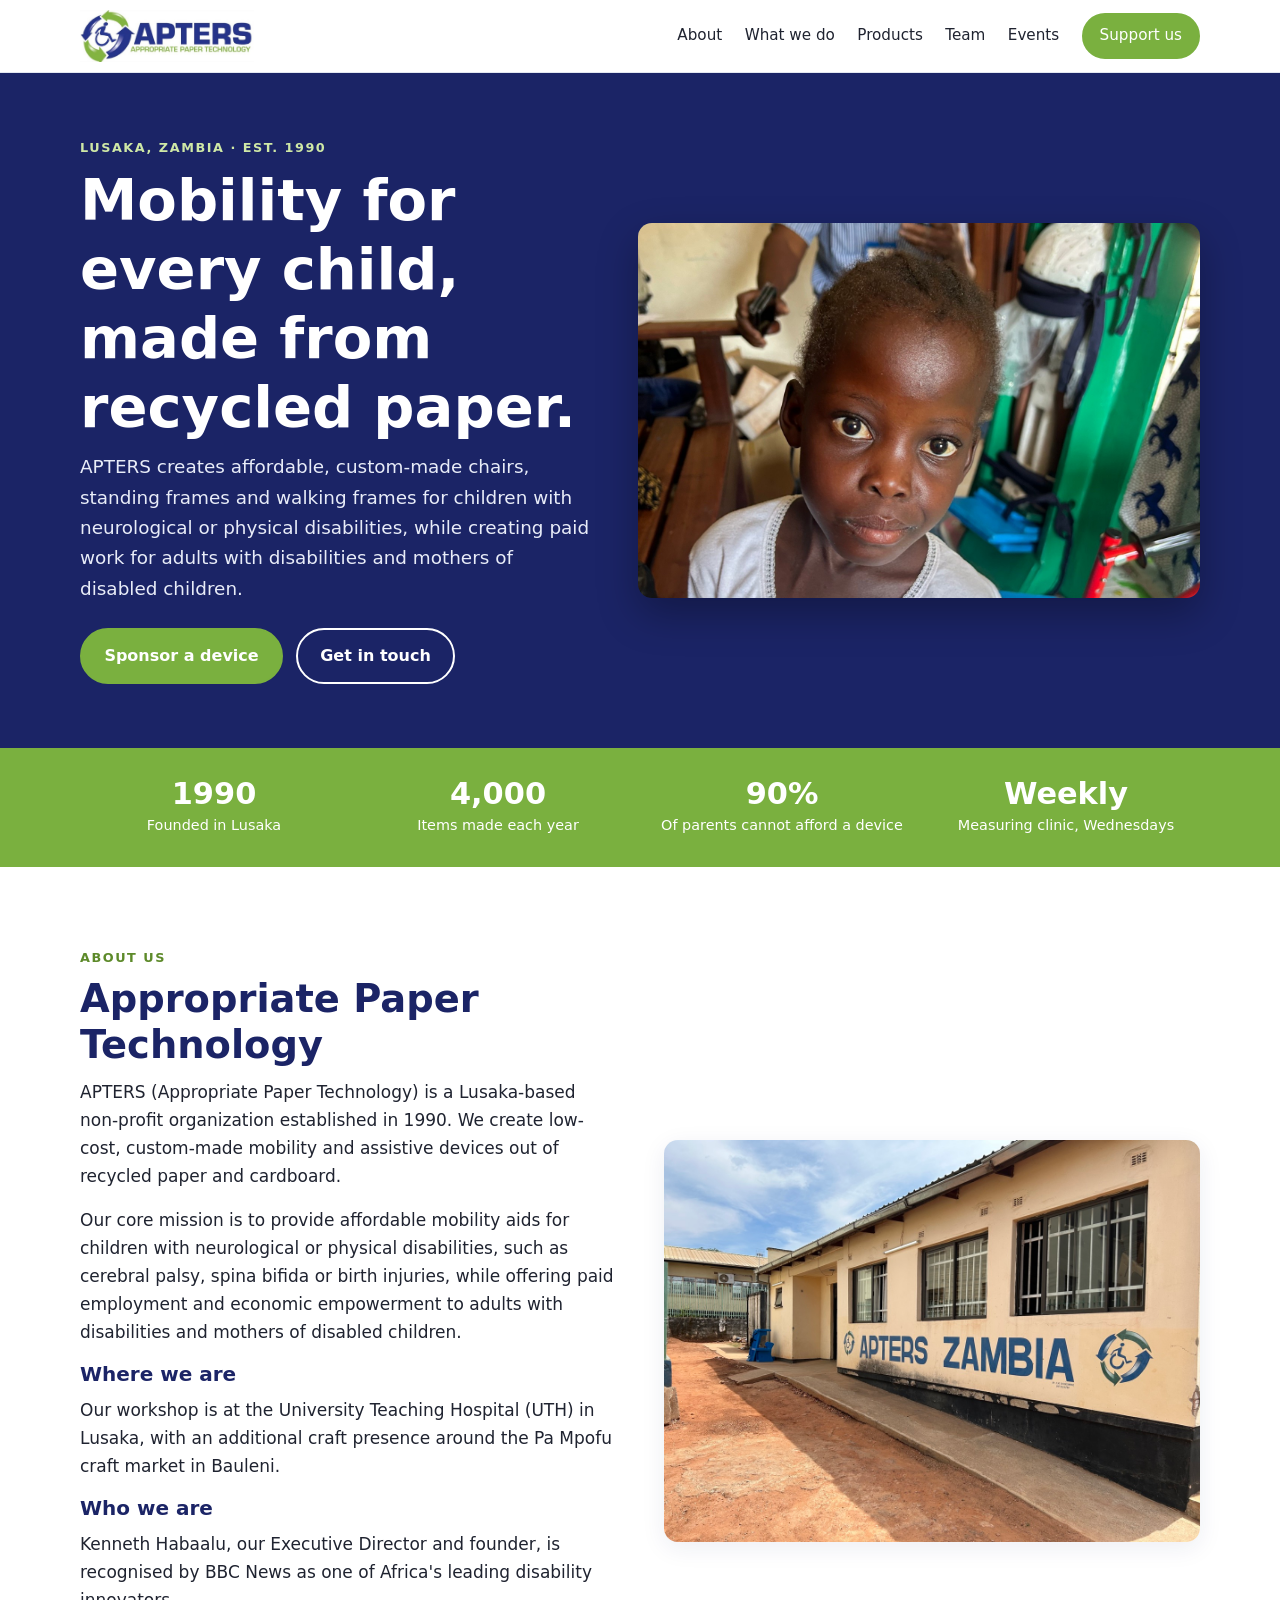
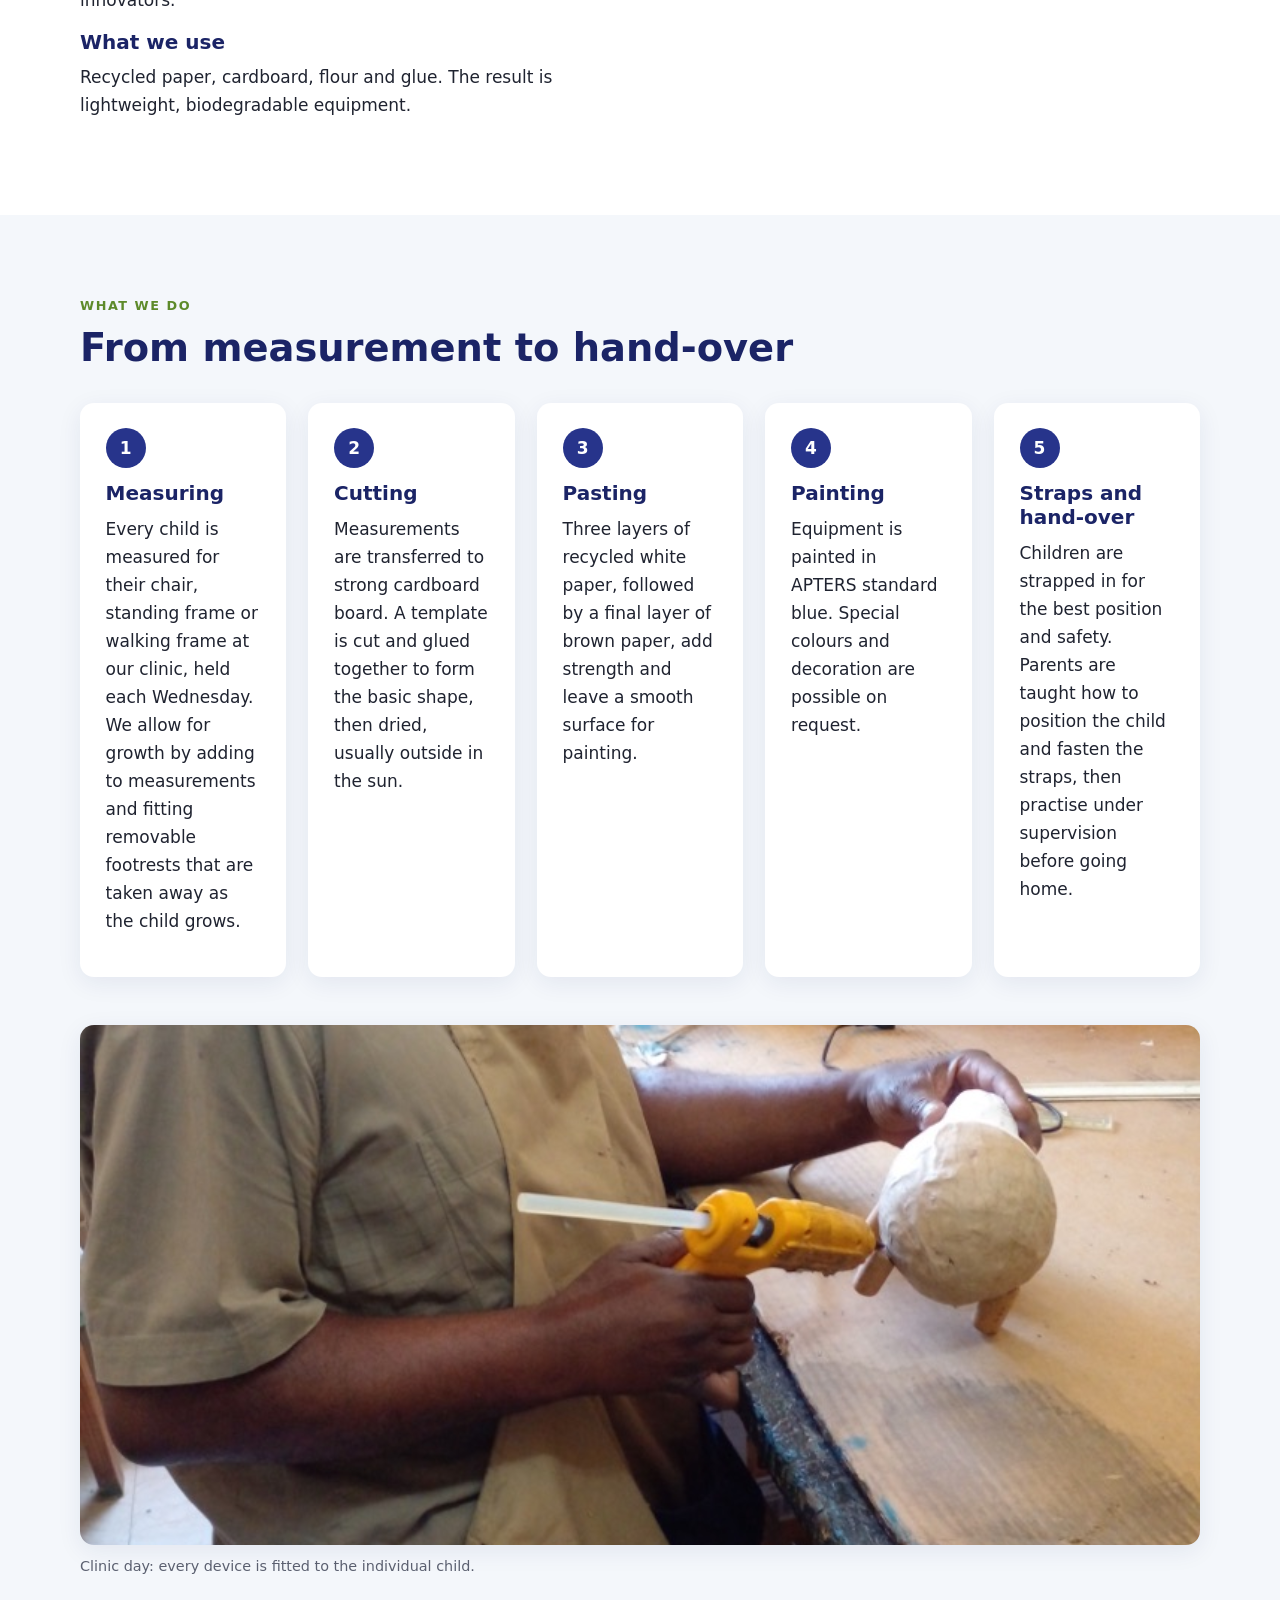
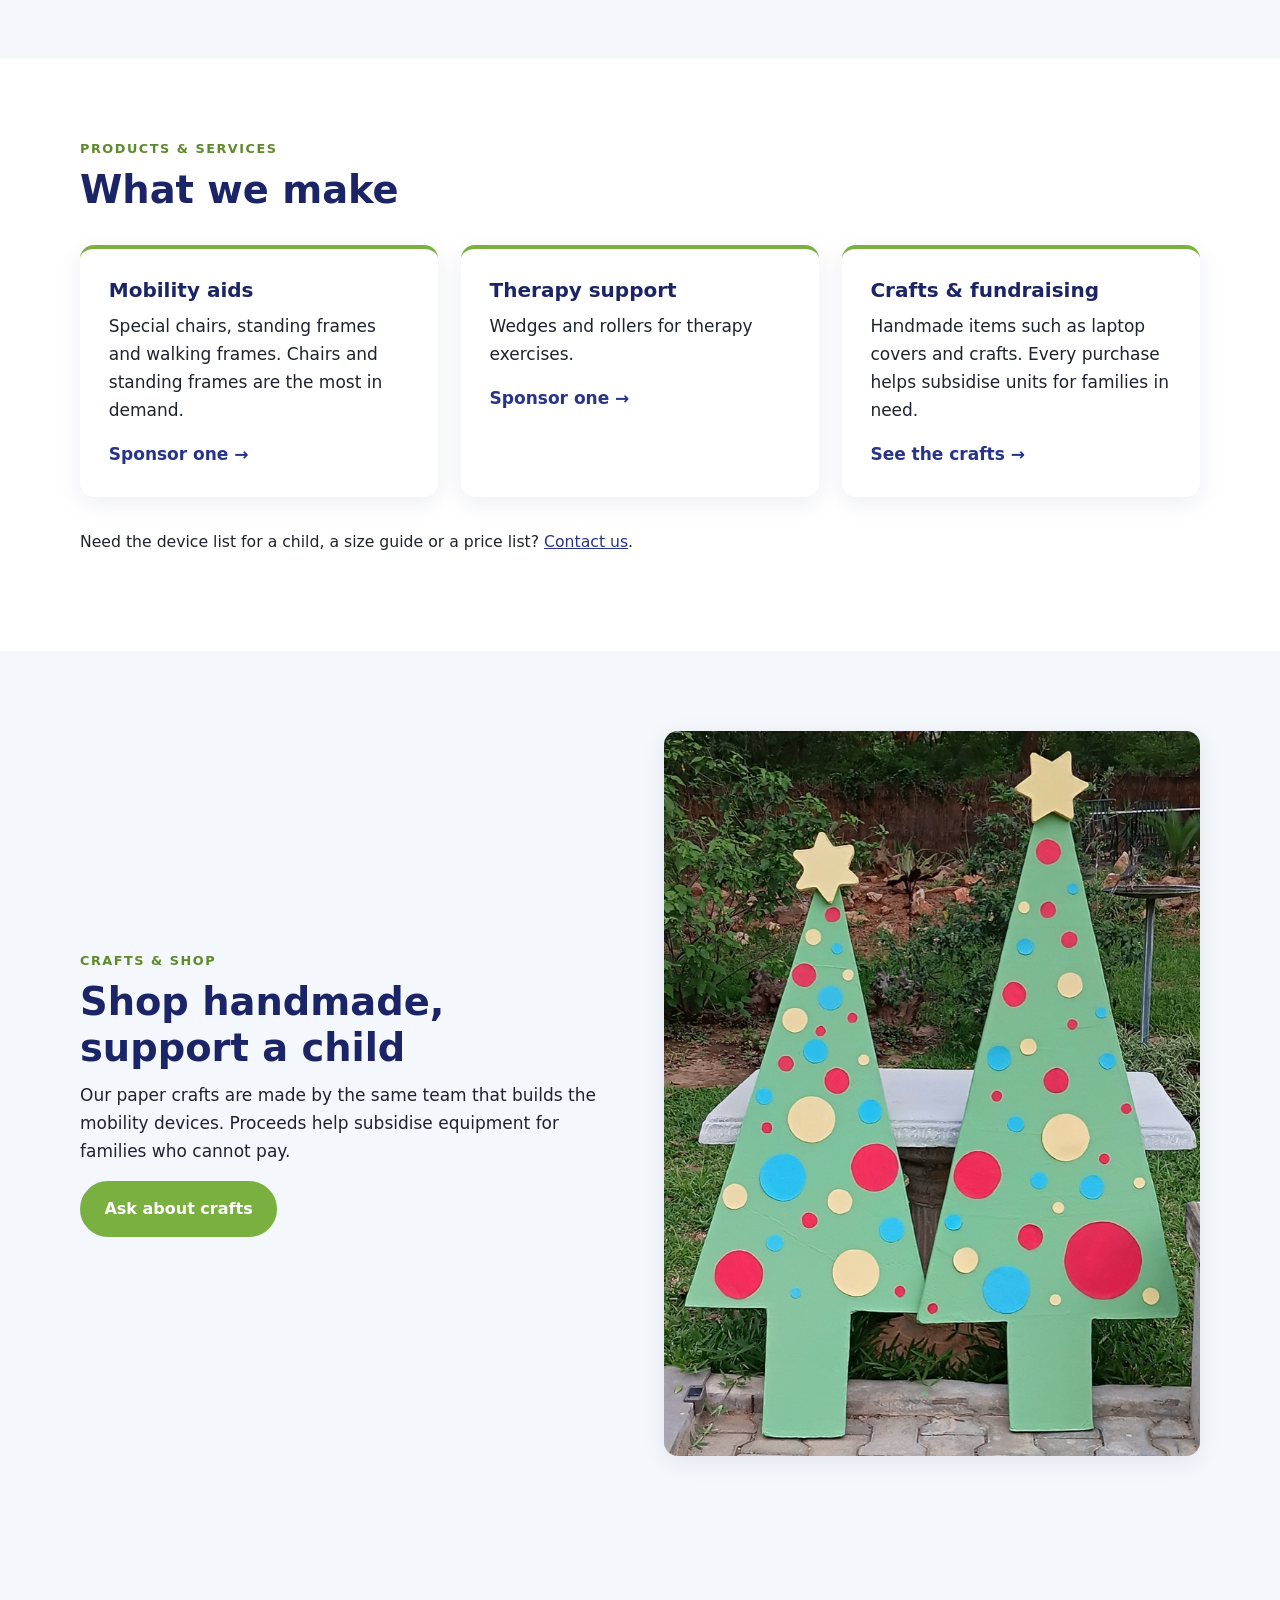
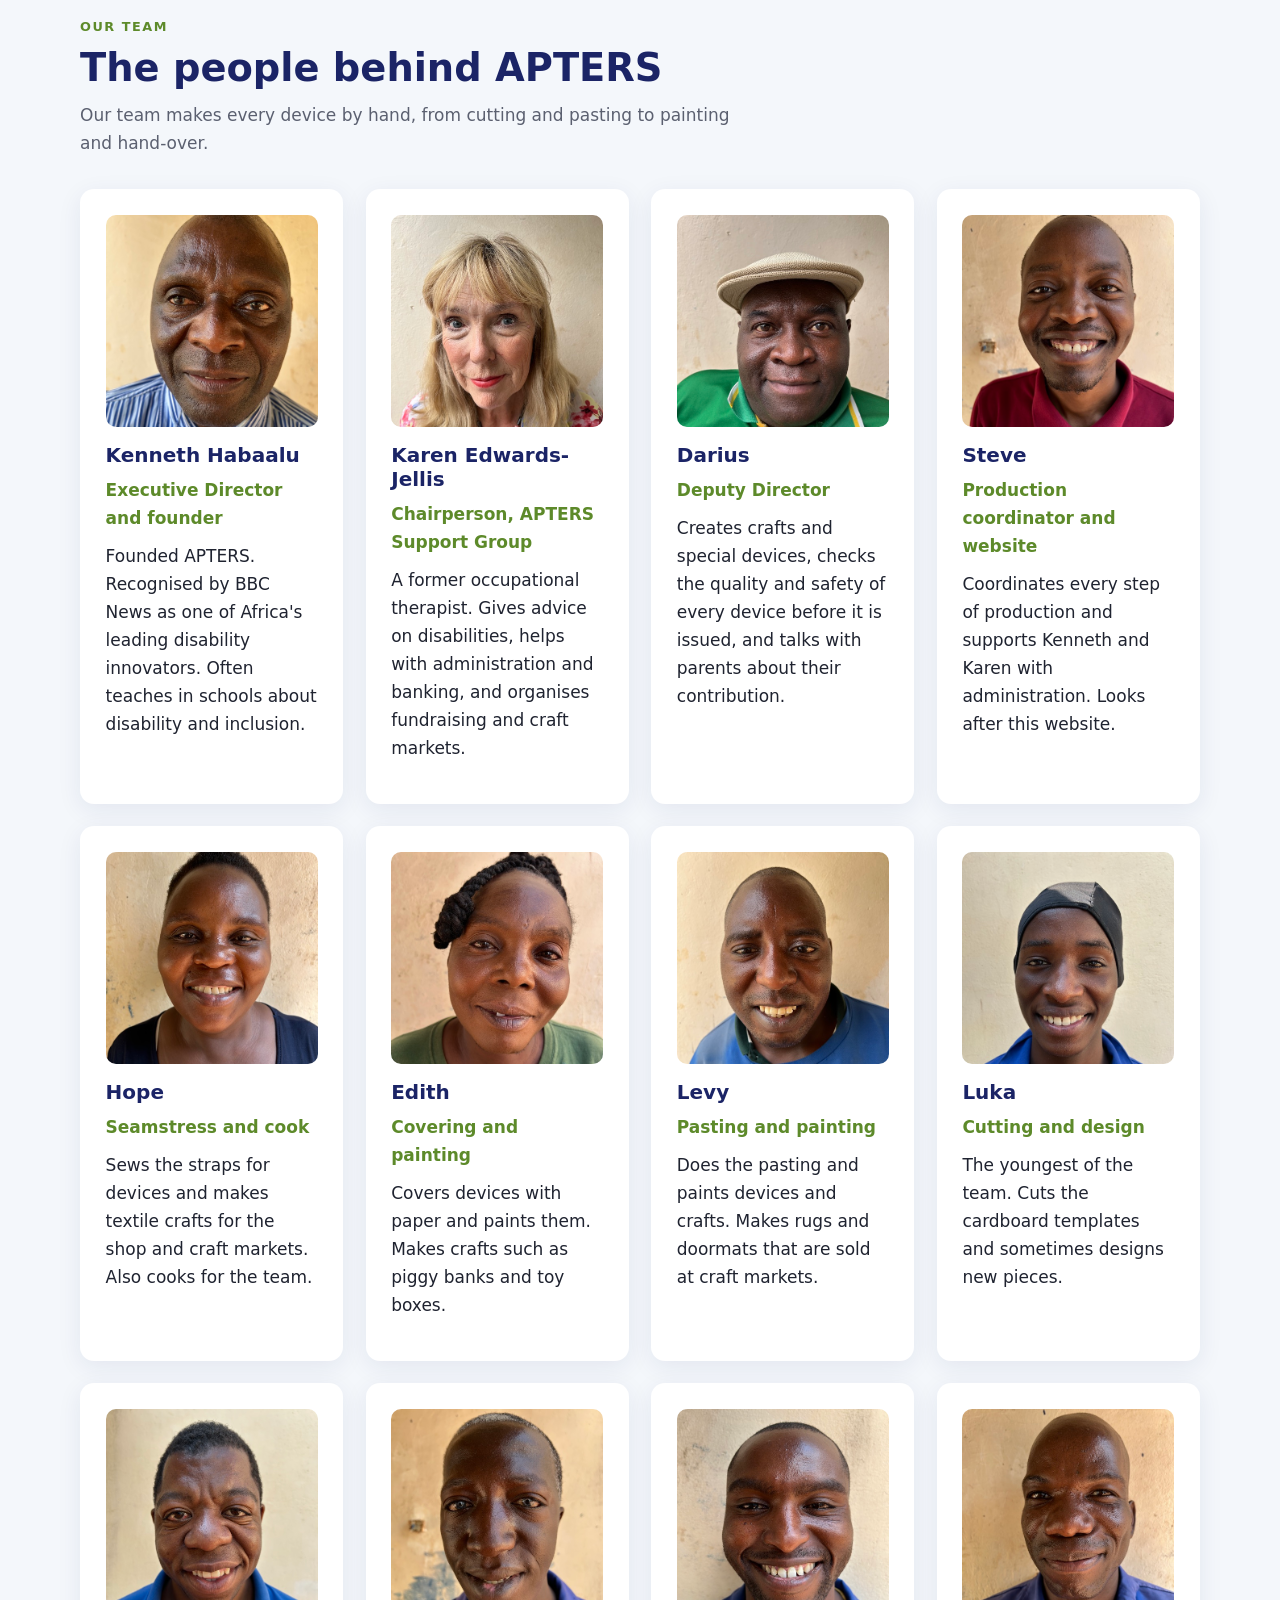
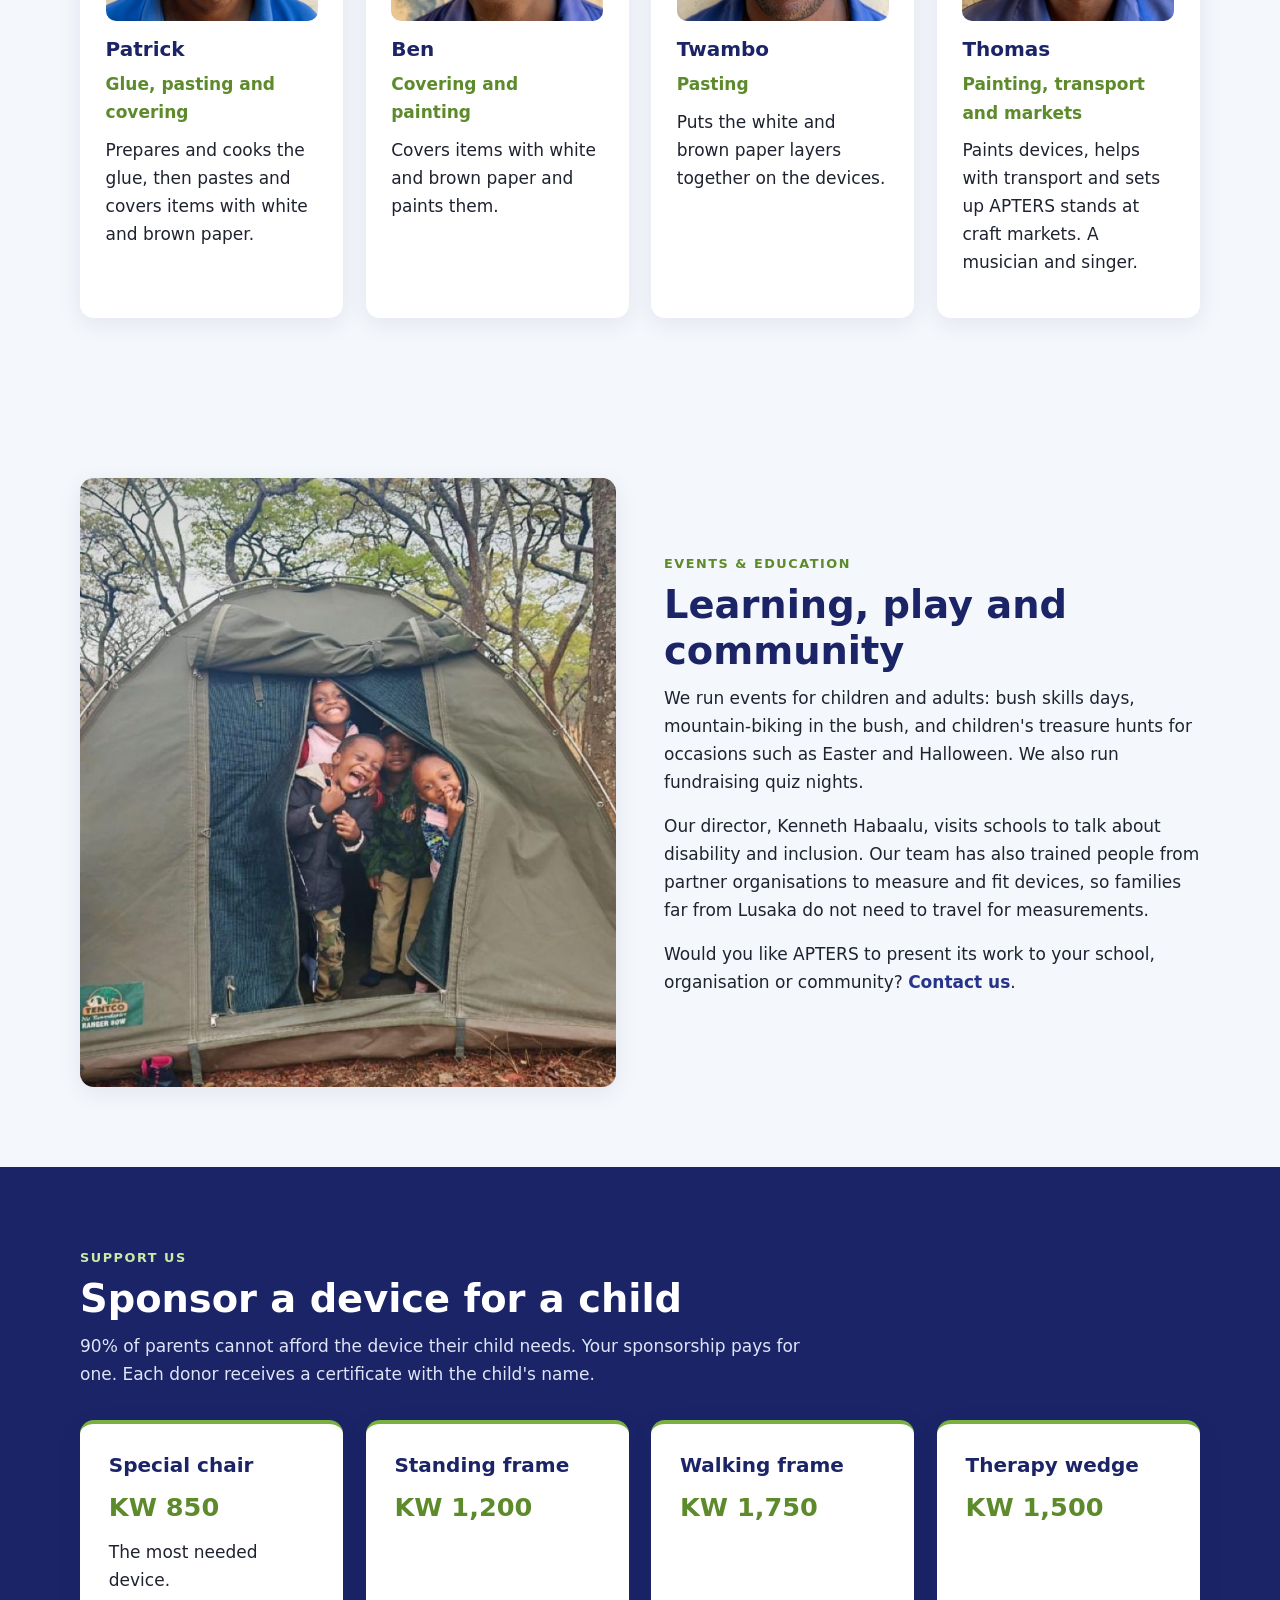
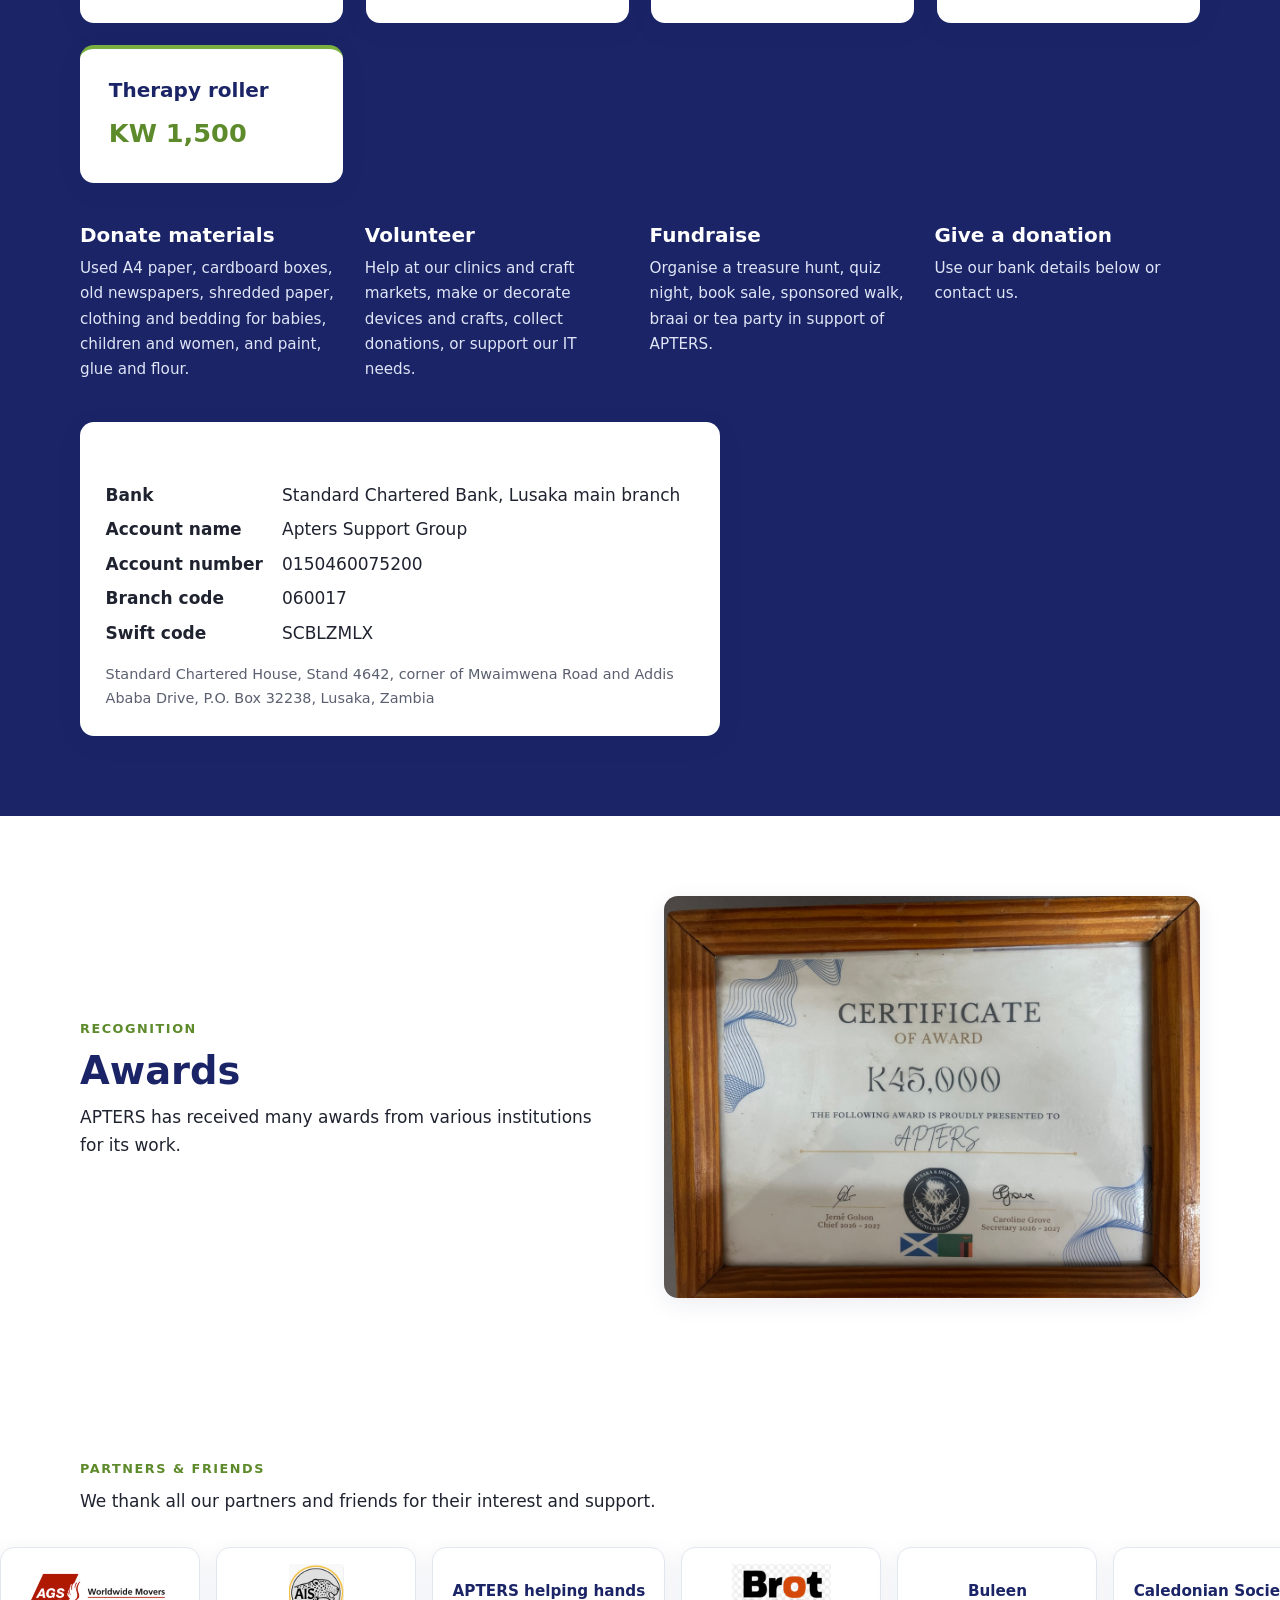
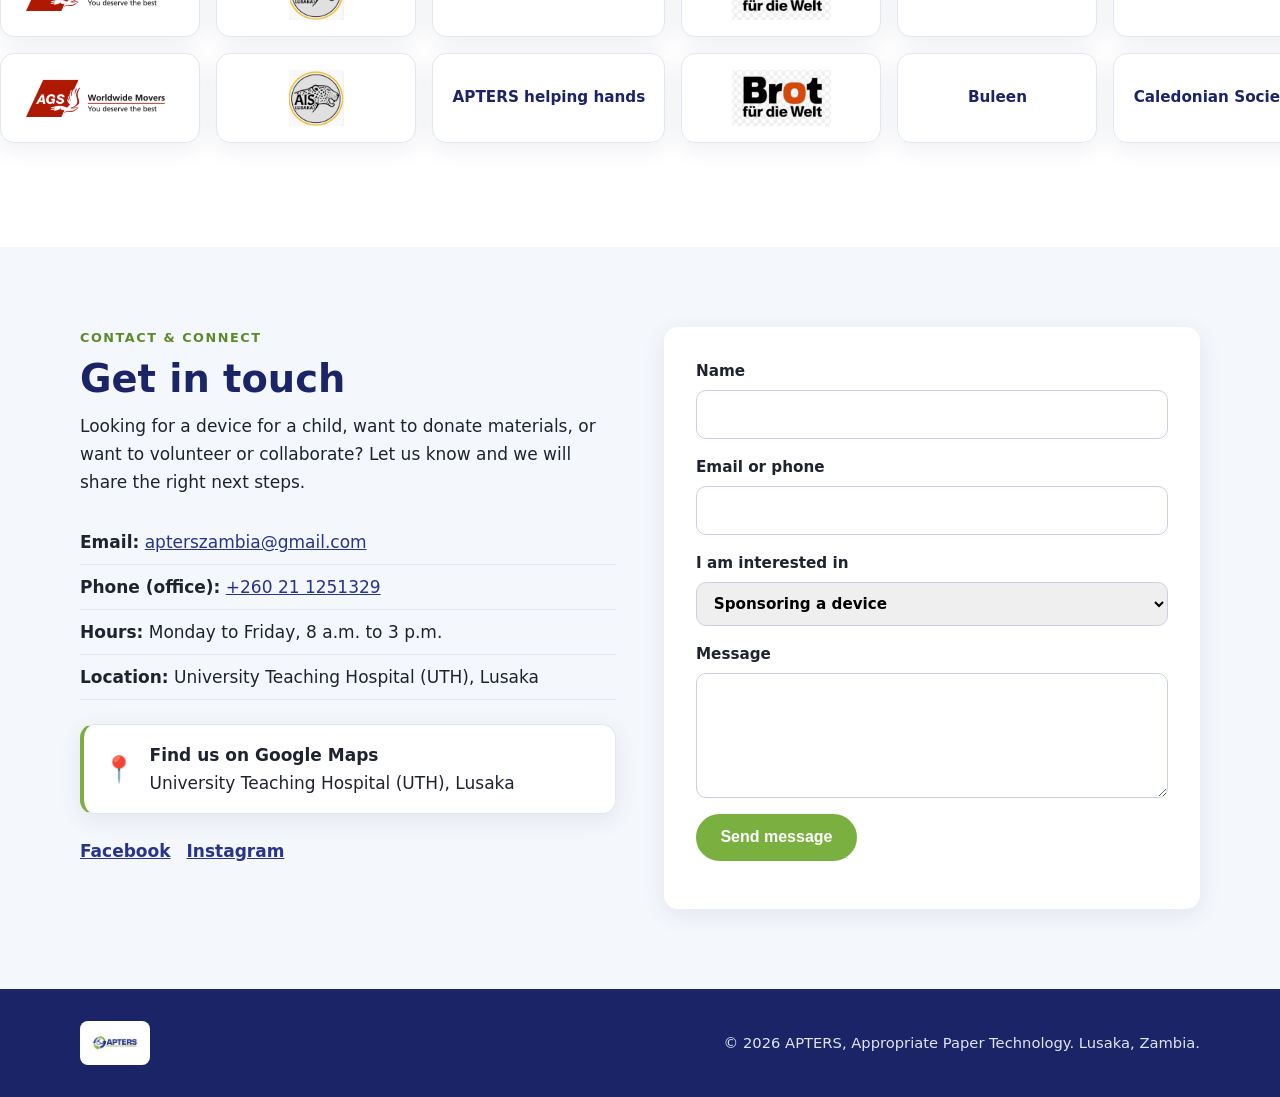
==== index.html @ 5478d170 "Add partner logos to carousel (16 logos from partner document) Co-Authored-By: Claude Haiku 5.5 <nor" ====
<!doctype html>
<html lang="en">
<head>
  <meta charset="utf-8">
  <meta name="viewport" content="width=device-width, initial-scale=1">
  <title>APTERS Zambia – Appropriate Paper Technology</title>
  <meta name="description" content="APTERS, a Lusaka-based non-profit, makes low-cost mobility and assistive devices for children with disabilities from recycled paper and cardboard.">
  <link rel="icon" href="assets/img/logo.jpg">
  <link rel="stylesheet" href="assets/css/styles.css">
</head>
<body>

<header class="site-header">
  <div class="container nav-wrap">
    <a href="#top" class="brand" aria-label="APTERS home">
      <img src="assets/img/logo.jpg" alt="APTERS – Appropriate Paper Technology" class="brand-logo">
    </a>
    <button class="nav-toggle" aria-expanded="false" aria-controls="nav" aria-label="Toggle menu">
      <span></span><span></span><span></span>
    </button>
    <nav id="nav" class="nav">
      <a href="#about">About</a>
      <a href="#what-we-do">What we do</a>
      <a href="#products">Products</a>
      <a href="#team">Team</a>
      <a href="#events">Events</a>
      <a href="#support" class="btn btn-small">Support us</a>
    </nav>
  </div>
</header>

<main id="top">

  <section class="hero">
    <div class="container hero-grid">
      <div class="hero-content">
        <p class="eyebrow">Lusaka, Zambia · Est. 1990</p>
        <h1>Mobility for every child, made from recycled paper.</h1>
        <p class="lead">APTERS creates affordable, custom-made chairs, standing frames and walking frames for children with neurological or physical disabilities, while creating paid work for adults with disabilities and mothers of disabled children.</p>
        <div class="hero-actions">
          <a href="#support" class="btn">Sponsor a device</a>
          <a href="#contact" class="btn btn-outline">Get in touch</a>
        </div>
      </div>
      <figure class="hero-photo">
        <img src="assets/img/hero-child.jpg" alt="A child seated in an APTERS device, looking at the camera" loading="eager">
      </figure>
    </div>
  </section>

  <section class="stats" aria-label="Key facts">
    <div class="container stats-grid">
      <div><strong>1990</strong><span>Founded in Lusaka</span></div>
      <div><strong>4,000</strong><span>Items made each year</span></div>
      <div><strong>90%</strong><span>Of parents cannot afford a device</span></div>
      <div><strong>Weekly</strong><span>Measuring clinic, Wednesdays</span></div>
    </div>
  </section>

  <section id="about" class="section">
    <div class="container split">
      <div>
        <p class="eyebrow">About us</p>
        <h2>Appropriate Paper Technology</h2>
        <p>APTERS (Appropriate Paper Technology) is a Lusaka-based non-profit organization established in 1990. We create low-cost, custom-made mobility and assistive devices out of recycled paper and cardboard.</p>
        <p>Our core mission is to provide affordable mobility aids for children with neurological or physical disabilities, such as cerebral palsy, spina bifida or birth injuries, while offering paid employment and economic empowerment to adults with disabilities and mothers of disabled children.</p>
        <h3>Where we are</h3>
        <p>Our workshop is at the University Teaching Hospital (UTH) in Lusaka, with an additional craft presence around the Pa Mpofu craft market in Bauleni.</p>
        <h3>Who we are</h3>
        <p>Kenneth Habaalu, our Executive Director and founder, is recognised by BBC News as one of Africa's leading disability innovators.</p>
        <h3>What we use</h3>
        <p>Recycled paper, cardboard, flour and glue. The result is lightweight, biodegradable equipment.</p>
      </div>
      <figure>
        <img src="assets/img/building.jpg" alt="The APTERS workshop building in Lusaka" loading="lazy">
      </figure>
    </div>
  </section>

  <section id="what-we-do" class="section alt">
    <div class="container">
      <p class="eyebrow">What we do</p>
      <h2>From measurement to hand-over</h2>
      <div class="steps">
        <article class="step">
          <span class="step-num">1</span>
          <h3>Measuring</h3>
          <p>Every child is measured for their chair, standing frame or walking frame at our clinic, held each Wednesday. We allow for growth by adding to measurements and fitting removable footrests that are taken away as the child grows.</p>
        </article>
        <article class="step">
          <span class="step-num">2</span>
          <h3>Cutting</h3>
          <p>Measurements are transferred to strong cardboard board. A template is cut and glued together to form the basic shape, then dried, usually outside in the sun.</p>
        </article>
        <article class="step">
          <span class="step-num">3</span>
          <h3>Pasting</h3>
          <p>Three layers of recycled white paper, followed by a final layer of brown paper, add strength and leave a smooth surface for painting.</p>
        </article>
        <article class="step">
          <span class="step-num">4</span>
          <h3>Painting</h3>
          <p>Equipment is painted in APTERS standard blue. Special colours and decoration are possible on request.</p>
        </article>
        <article class="step">
          <span class="step-num">5</span>
          <h3>Straps and hand-over</h3>
          <p>Children are strapped in for the best position and safety. Parents are taught how to position the child and fasten the straps, then practise under supervision before going home.</p>
        </article>
      </div>
      <figure class="wide">
        <img src="assets/img/clinic.jpg" alt="A child being fitted for an APTERS device at the clinic" loading="lazy">
        <figcaption>Clinic day: every device is fitted to the individual child.</figcaption>
      </figure>
    </div>
  </section>

  <section id="products" class="section">
    <div class="container">
      <p class="eyebrow">Products &amp; services</p>
      <h2>What we make</h2>
      <div class="cards">
        <article class="card">
          <h3>Mobility aids</h3>
          <p>Special chairs, standing frames and walking frames. Chairs and standing frames are the most in demand.</p>
          <a href="#support" class="text-link">Sponsor one →</a>
        </article>
        <article class="card">
          <h3>Therapy support</h3>
          <p>Wedges and rollers for therapy exercises.</p>
          <a href="#support" class="text-link">Sponsor one →</a>
        </article>
        <article class="card">
          <h3>Crafts &amp; fundraising</h3>
          <p>Handmade items such as laptop covers and crafts. Every purchase helps subsidise units for families in need.</p>
          <a href="#crafts" class="text-link">See the crafts →</a>
        </article>
      </div>
      <p class="note">Need the device list for a child, a size guide or a price list? <a href="#contact">Contact us</a>.</p>
    </div>
  </section>

  <section id="crafts" class="section alt">
    <div class="container split reverse">
      <figure>
        <img src="assets/img/crafts.jpg" alt="Handmade paper crafts made by APTERS" loading="lazy">
      </figure>
      <div>
        <p class="eyebrow">Crafts &amp; shop</p>
        <h2>Shop handmade, support a child</h2>
        <p>Our paper crafts are made by the same team that builds the mobility devices. Proceeds help subsidise equipment for families who cannot pay.</p>
        <a href="#contact" class="btn">Ask about crafts</a>
      </div>
    </div>
  </section>

  <section id="team" class="section alt">
    <div class="container">
      <p class="eyebrow">Our team</p>
      <h2>The people behind APTERS</h2>
      <p class="intro-dark">Our team makes every device by hand, from cutting and pasting to painting and hand-over.</p>
      <div class="people">
        <article class="person">
          <img src="assets/img/team/kenneth.jpg" alt="Kenneth Habaalu" loading="lazy">
          <h3>Kenneth Habaalu</h3>
          <p class="role">Executive Director and founder</p>
          <p>Founded APTERS. Recognised by BBC News as one of Africa's leading disability innovators. Often teaches in schools about disability and inclusion.</p>
        </article>
        <article class="person">
          <img src="assets/img/team/karen.jpg" alt="Karen Edwards-Jellis" loading="lazy">
          <h3>Karen Edwards-Jellis</h3>
          <p class="role">Chairperson, APTERS Support Group</p>
          <p>A former occupational therapist. Gives advice on disabilities, helps with administration and banking, and organises fundraising and craft markets.</p>
        </article>
        <article class="person">
          <img src="assets/img/team/darius.jpg" alt="Darius" loading="lazy">
          <h3>Darius</h3>
          <p class="role">Deputy Director</p>
          <p>Creates crafts and special devices, checks the quality and safety of every device before it is issued, and talks with parents about their contribution.</p>
        </article>
        <article class="person">
          <img src="assets/img/team/steve.jpg" alt="Steve" loading="lazy">
          <h3>Steve</h3>
          <p class="role">Production coordinator and website</p>
          <p>Coordinates every step of production and supports Kenneth and Karen with administration. Looks after this website.</p>
        </article>
        <article class="person">
          <img src="assets/img/team/hope.jpg" alt="Hope" loading="lazy">
          <h3>Hope</h3>
          <p class="role">Seamstress and cook</p>
          <p>Sews the straps for devices and makes textile crafts for the shop and craft markets. Also cooks for the team.</p>
        </article>
        <article class="person">
          <img src="assets/img/team/edith.jpg" alt="Edith" loading="lazy">
          <h3>Edith</h3>
          <p class="role">Covering and painting</p>
          <p>Covers devices with paper and paints them. Makes crafts such as piggy banks and toy boxes.</p>
        </article>
        <article class="person">
          <img src="assets/img/team/levy.jpg" alt="Levy" loading="lazy">
          <h3>Levy</h3>
          <p class="role">Pasting and painting</p>
          <p>Does the pasting and paints devices and crafts. Makes rugs and doormats that are sold at craft markets.</p>
        </article>
        <article class="person">
          <img src="assets/img/team/luka.jpg" alt="Luka" loading="lazy">
          <h3>Luka</h3>
          <p class="role">Cutting and design</p>
          <p>The youngest of the team. Cuts the cardboard templates and sometimes designs new pieces.</p>
        </article>
        <article class="person">
          <img src="assets/img/team/patrick.jpg" alt="Patrick" loading="lazy">
          <h3>Patrick</h3>
          <p class="role">Glue, pasting and covering</p>
          <p>Prepares and cooks the glue, then pastes and covers items with white and brown paper.</p>
        </article>
        <article class="person">
          <img src="assets/img/team/ben.jpg" alt="Ben" loading="lazy">
          <h3>Ben</h3>
          <p class="role">Covering and painting</p>
          <p>Covers items with white and brown paper and paints them.</p>
        </article>
        <article class="person">
          <img src="assets/img/team/twambo.jpg" alt="Twambo" loading="lazy">
          <h3>Twambo</h3>
          <p class="role">Pasting</p>
          <p>Puts the white and brown paper layers together on the devices.</p>
        </article>
        <article class="person">
          <img src="assets/img/team/thomas.jpg" alt="Thomas" loading="lazy">
          <h3>Thomas</h3>
          <p class="role">Painting, transport and markets</p>
          <p>Paints devices, helps with transport and sets up APTERS stands at craft markets. A musician and singer.</p>
        </article>
      </div>
    </div>
  </section>

  <section id="events" class="section alt">
    <div class="container split">
      <figure>
        <img src="assets/img/events.jpg" alt="Children taking part in a bush skills adventure day" loading="lazy">
      </figure>
      <div>
        <p class="eyebrow">Events &amp; education</p>
        <h2>Learning, play and community</h2>
        <p>We run events for children and adults: bush skills days, mountain-biking in the bush, and children's treasure hunts for occasions such as Easter and Halloween. We also run fundraising quiz nights.</p>
        <p>Our director, Kenneth Habaalu, visits schools to talk about disability and inclusion. Our team has also trained people from partner organisations to measure and fit devices, so families far from Lusaka do not need to travel for measurements.</p>
        <p>Would you like APTERS to present its work to your school, organisation or community? <a href="#contact" class="text-link">Contact us</a>.</p>
      </div>
    </div>
  </section>

  <section id="support" class="section support">
    <div class="container">
      <p class="eyebrow">Support us</p>
      <h2>Sponsor a device for a child</h2>
      <p class="intro">90% of parents cannot afford the device their child needs. Your sponsorship pays for one. Each donor receives a certificate with the child's name.</p>
      <div class="cards prices">
        <article class="card price">
          <h3>Special chair</h3>
          <p class="amount">KW 850</p>
          <p>The most needed device.</p>
        </article>
        <article class="card price">
          <h3>Standing frame</h3>
          <p class="amount">KW 1,200</p>
        </article>
        <article class="card price">
          <h3>Walking frame</h3>
          <p class="amount">KW 1,750</p>
        </article>
        <article class="card price">
          <h3>Therapy wedge</h3>
          <p class="amount">KW 1,500</p>
        </article>
        <article class="card price">
          <h3>Therapy roller</h3>
          <p class="amount">KW 1,500</p>
        </article>
      </div>
      <div class="support-ways">
        <div><h3>Donate materials</h3><p>Used A4 paper, cardboard boxes, old newspapers, shredded paper, clothing and bedding for babies, children and women, and paint, glue and flour.</p></div>
        <div><h3>Volunteer</h3><p>Help at our clinics and craft markets, make or decorate devices and crafts, collect donations, or support our IT needs.</p></div>
        <div><h3>Fundraise</h3><p>Organise a treasure hunt, quiz night, book sale, sponsored walk, braai or tea party in support of APTERS.</p></div>
        <div><h3>Give a donation</h3><p>Use our bank details below or contact us.</p></div>
      </div>
      <div class="bank">
        <h3>Bank details</h3>
        <dl>
          <dt>Bank</dt><dd>Standard Chartered Bank, Lusaka main branch</dd>
          <dt>Account name</dt><dd>Apters Support Group</dd>
          <dt>Account number</dt><dd>0150460075200</dd>
          <dt>Branch code</dt><dd>060017</dd>
          <dt>Swift code</dt><dd>SCBLZMLX</dd>
        </dl>
        <p class="bank-address">Standard Chartered House, Stand 4642, corner of Mwaimwena Road and Addis Ababa Drive, P.O. Box 32238, Lusaka, Zambia</p>
      </div>
    </div>
  </section>

  <section id="awards" class="section">
    <div class="container split">
      <div>
        <p class="eyebrow">Recognition</p>
        <h2>Awards</h2>
        <p>APTERS has received many awards from various institutions for its work.</p>
      </div>
      <figure>
        <img src="assets/img/awards.jpg" alt="APTERS receiving an award" loading="lazy">
      </figure>
    </div>
  </section>

  <section class="section partners">
    <div class="container">
      <p class="eyebrow">Partners &amp; friends</p>
      <p>We thank all our partners and friends for their interest and support.</p>
    </div>
      <div class="carousel" tabindex="0" aria-label="Partners and friends, scrolls automatically">
        <ul class="track">
          <li class="logo-tile"><img src="assets/img/partners/ags-capital.png" alt="AGS Capital" loading="lazy"></li>
          <li class="logo-tile"><img src="assets/img/partners/american-international-school.png" alt="American International School in Lusaka" loading="lazy"></li>
          <li class="logo-tile"><span>APTERS helping hands</span></li>
          <li class="logo-tile"><img src="assets/img/partners/bread-for-the-world.png" alt="Bread for the world" loading="lazy"></li>
          <li class="logo-tile"><span>Buleen</span></li>
          <li class="logo-tile"><span>Caledonian Society</span></li>
          <li class="logo-tile"><span>Ciela Hotel</span></li>
          <li class="logo-tile"><span>Casa Bambino</span></li>
          <li class="logo-tile"><img src="assets/img/partners/eight-trail-hiking-club.png" alt="Eight Trail Hiking Club" loading="lazy"></li>
          <li class="logo-tile"><span>Farm Gate</span></li>
          <li class="logo-tile"><span>Fit Foot</span></li>
          <li class="logo-tile"><span>G. Fox</span></li>
          <li class="logo-tile"><span>Homenet</span></li>
          <li class="logo-tile"><span>International School of Lusaka</span></li>
          <li class="logo-tile"><span>International Women&#x27;s Club of Lusaka</span></li>
          <li class="logo-tile"><span>Inutu Siyana Good Will</span></li>
          <li class="logo-tile"><span>Japanese Embassy</span></li>
          <li class="logo-tile"><img src="assets/img/partners/jica.png" alt="JICA" loading="lazy"></li>
          <li class="logo-tile"><span>JSC Footsteps</span></li>
          <li class="logo-tile"><span>Pestalozzi School</span></li>
          <li class="logo-tile"><span>Lazy J XCO MTB</span></li>
          <li class="logo-tile"><span>Lusaka Indian Ladies Association LILA</span></li>
          <li class="logo-tile"><span>Maji Adventures</span></li>
          <li class="logo-tile"><span>Mary&#x27;s Bookshop</span></li>
          <li class="logo-tile"><span>Members of J Lazy J Sanctuary</span></li>
          <li class="logo-tile"><img src="assets/img/partners/mercury-couriers.png" alt="Mercury Couriers" loading="lazy"></li>
          <li class="logo-tile"><img src="assets/img/partners/mocha-puddle.png" alt="Mocha Puddle" loading="lazy"></li>
          <li class="logo-tile"><img src="assets/img/partners/mumoso.png" alt="Mumoso" loading="lazy"></li>
          <li class="logo-tile"><img src="assets/img/partners/nomads-zambia.png" alt="Nomads Zambia" loading="lazy"></li>
          <li class="logo-tile"><span>Phoenix</span></li>
          <li class="logo-tile"><img src="assets/img/partners/pick-n-pay.png" alt="Pick &#x27;n&#x27; Pay" loading="lazy"></li>
          <li class="logo-tile"><img src="assets/img/partners/pro-flight.png" alt="Pro Flight" loading="lazy"></li>
          <li class="logo-tile"><img src="assets/img/partners/ses-bonn.png" alt="SES Bonn, Germany" loading="lazy"></li>
          <li class="logo-tile"><img src="assets/img/partners/standard-chartered.png" alt="Standard Chartered Bank" loading="lazy"></li>
          <li class="logo-tile"><span>Tombe</span></li>
          <li class="logo-tile"><img src="assets/img/partners/woolworths.png" alt="Woolworths Kabulonga" loading="lazy"></li>
          <li class="logo-tile"><img src="assets/img/partners/yalelo.png" alt="Yalelo" loading="lazy"></li>
          <li class="logo-tile"><img src="assets/img/partners/zambian-society-trust.png" alt="Zambian Society Trust" loading="lazy"></li>
        </ul>
        <ul class="track" aria-hidden="true">
          <li class="logo-tile"><img src="assets/img/partners/ags-capital.png" alt="AGS Capital" loading="lazy"></li>
          <li class="logo-tile"><img src="assets/img/partners/american-international-school.png" alt="American International School in Lusaka" loading="lazy"></li>
          <li class="logo-tile"><span>APTERS helping hands</span></li>
          <li class="logo-tile"><img src="assets/img/partners/bread-for-the-world.png" alt="Bread for the world" loading="lazy"></li>
          <li class="logo-tile"><span>Buleen</span></li>
          <li class="logo-tile"><span>Caledonian Society</span></li>
          <li class="logo-tile"><span>Ciela Hotel</span></li>
          <li class="logo-tile"><span>Casa Bambino</span></li>
          <li class="logo-tile"><img src="assets/img/partners/eight-trail-hiking-club.png" alt="Eight Trail Hiking Club" loading="lazy"></li>
          <li class="logo-tile"><span>Farm Gate</span></li>
          <li class="logo-tile"><span>Fit Foot</span></li>
          <li class="logo-tile"><span>G. Fox</span></li>
          <li class="logo-tile"><span>Homenet</span></li>
          <li class="logo-tile"><span>International School of Lusaka</span></li>
          <li class="logo-tile"><span>International Women&#x27;s Club of Lusaka</span></li>
          <li class="logo-tile"><span>Inutu Siyana Good Will</span></li>
          <li class="logo-tile"><span>Japanese Embassy</span></li>
          <li class="logo-tile"><img src="assets/img/partners/jica.png" alt="JICA" loading="lazy"></li>
          <li class="logo-tile"><span>JSC Footsteps</span></li>
          <li class="logo-tile"><span>Pestalozzi School</span></li>
          <li class="logo-tile"><span>Lazy J XCO MTB</span></li>
          <li class="logo-tile"><span>Lusaka Indian Ladies Association LILA</span></li>
          <li class="logo-tile"><span>Maji Adventures</span></li>
          <li class="logo-tile"><span>Mary&#x27;s Bookshop</span></li>
          <li class="logo-tile"><span>Members of J Lazy J Sanctuary</span></li>
          <li class="logo-tile"><img src="assets/img/partners/mercury-couriers.png" alt="Mercury Couriers" loading="lazy"></li>
          <li class="logo-tile"><img src="assets/img/partners/mocha-puddle.png" alt="Mocha Puddle" loading="lazy"></li>
          <li class="logo-tile"><img src="assets/img/partners/mumoso.png" alt="Mumoso" loading="lazy"></li>
          <li class="logo-tile"><img src="assets/img/partners/nomads-zambia.png" alt="Nomads Zambia" loading="lazy"></li>
          <li class="logo-tile"><span>Phoenix</span></li>
          <li class="logo-tile"><img src="assets/img/partners/pick-n-pay.png" alt="Pick &#x27;n&#x27; Pay" loading="lazy"></li>
          <li class="logo-tile"><img src="assets/img/partners/pro-flight.png" alt="Pro Flight" loading="lazy"></li>
          <li class="logo-tile"><img src="assets/img/partners/ses-bonn.png" alt="SES Bonn, Germany" loading="lazy"></li>
          <li class="logo-tile"><img src="assets/img/partners/standard-chartered.png" alt="Standard Chartered Bank" loading="lazy"></li>
          <li class="logo-tile"><span>Tombe</span></li>
          <li class="logo-tile"><img src="assets/img/partners/woolworths.png" alt="Woolworths Kabulonga" loading="lazy"></li>
          <li class="logo-tile"><img src="assets/img/partners/yalelo.png" alt="Yalelo" loading="lazy"></li>
          <li class="logo-tile"><img src="assets/img/partners/zambian-society-trust.png" alt="Zambian Society Trust" loading="lazy"></li>
        </ul>
      </div>
  </section>

  <section id="contact" class="section alt">
    <div class="container contact-grid">
      <div>
        <p class="eyebrow">Contact &amp; connect</p>
        <h2>Get in touch</h2>
        <p>Looking for a device for a child, want to donate materials, or want to volunteer or collaborate? Let us know and we will share the right next steps.</p>
        <ul class="contact-list">
          <li><strong>Email:</strong> <a href="mailto:apterszambia@gmail.com">apterszambia@gmail.com</a></li>
          <li><strong>Phone (office):</strong> <a href="tel:+260211251329">+260 21 1251329</a></li>
          <li><strong>Hours:</strong> Monday to Friday, 8 a.m. to 3 p.m.</li>
          <li><strong>Location:</strong> University Teaching Hospital (UTH), Lusaka</li>
        </ul>
        <a class="map-link" href="https://www.google.com/maps/place/APTERS+Zambia/@-15.4299174,28.3141652,224m/data=!3m1!1e3!4m6!3m5!1s0x19408deb4c5b8735:0x18ee2fd83a4ac53e!8m2!3d-15.4299063!4d28.3144136!16s%2Fg%2F11p11t4t6_?entry=ttu" target="_blank" rel="noopener">
          <span class="map-pin" aria-hidden="true">📍</span>
          <span><strong>Find us on Google Maps</strong><br>University Teaching Hospital (UTH), Lusaka</span>
        </a>
        <div class="social">
          <a href="https://www.facebook.com/Apterszambia/" target="_blank" rel="noopener" aria-label="APTERS on Facebook">Facebook</a>
          <a href="https://www.instagram.com/apterszambia/" target="_blank" rel="noopener" aria-label="APTERS on Instagram">Instagram</a>
        </div>
      </div>
      <form class="contact-form" action="#" method="post" onsubmit="event.preventDefault(); this.querySelector('.form-note').textContent='Thank you. We will be in touch soon.';">
        <label>Name <input type="text" name="name" required autocomplete="name"></label>
        <label>Email or phone <input type="text" name="contact" required></label>
        <label>I am interested in
          <select name="interest">
            <option>Sponsoring a device</option>
            <option>Getting a device for a child</option>
            <option>Donating materials</option>
            <option>Volunteering</option>
            <option>Other</option>
          </select>
        </label>
        <label>Message <textarea name="message" rows="4"></textarea></label>
        <button type="submit" class="btn">Send message</button>
        <p class="form-note" role="status"></p>
      </form>
    </div>
  </section>

</main>

<footer class="site-footer">
  <div class="container footer-wrap">
    <img src="assets/img/logo-alt.jpg" alt="APTERS" class="footer-logo">
    <p>© <span id="year"></span> APTERS, Appropriate Paper Technology. Lusaka, Zambia.</p>
  </div>
</footer>

<script src="assets/js/main.js"></script>
</body>
</html>
---- assets/css/styles.css ----
:root {
  --blue: #27348b;
  --blue-dark: #1b2466;
  --green: #7ab03f;
  --green-dark: #5d8a2a;
  --ink: #1f2330;
  --muted: #5b6070;
  --bg: #ffffff;
  --bg-alt: #f4f7fb;
  --line: #e2e7f0;
  --radius: 14px;
  --shadow: 0 6px 24px rgba(27, 36, 102, 0.08);
}

* { box-sizing: border-box; }
html { scroll-behavior: smooth; scroll-padding-top: 90px; }
body {
  margin: 0;
  font-family: system-ui, -apple-system, "Segoe UI", Roboto, "Helvetica Neue", Arial, sans-serif;
  color: var(--ink);
  background: var(--bg);
  line-height: 1.65;
  font-size: 17px;
}
img { max-width: 100%; height: auto; display: block; }
figure { margin: 0; }
figcaption { font-size: 0.9rem; color: var(--muted); margin-top: 0.6rem; }
a { color: var(--blue); }

h1, h2, h3 { line-height: 1.2; color: var(--blue-dark); margin: 0 0 0.6rem; }
h1 { font-size: clamp(2.1rem, 5vw, 3.6rem); }
h2 { font-size: clamp(1.7rem, 3.5vw, 2.4rem); }
h3 { font-size: 1.25rem; }
p { margin: 0 0 1rem; }

.container { width: min(1120px, calc(100% - 32px)); margin: 0 auto; }

.eyebrow {
  text-transform: uppercase;
  letter-spacing: 0.12em;
  font-size: 0.8rem;
  font-weight: 700;
  color: var(--green-dark);
  margin-bottom: 0.5rem;
}

/* Header */
.site-header {
  position: sticky; top: 0; z-index: 50;
  background: rgba(255, 255, 255, 0.96);
  backdrop-filter: blur(8px);
  border-bottom: 1px solid var(--line);
}
.nav-wrap { display: flex; align-items: center; justify-content: space-between; min-height: 72px; }
.brand-logo { height: 52px; width: auto; }
.nav { display: flex; align-items: center; gap: 1.4rem; }
.nav a { text-decoration: none; color: var(--ink); font-weight: 500; font-size: 0.95rem; }
.nav a:hover { color: var(--blue); }
.nav a.btn { color: #fff; }
.nav-toggle {
  display: none; background: none; border: 0; padding: 8px; cursor: pointer;
}
.nav-toggle span { display: block; width: 24px; height: 2px; background: var(--blue-dark); margin: 5px 0; }

/* Buttons */
.btn {
  display: inline-block; background: var(--green); color: #fff !important;
  padding: 0.8rem 1.4rem; border-radius: 999px; text-decoration: none;
  font-weight: 700; border: 2px solid var(--green); cursor: pointer; font-size: 1rem;
  transition: background 0.2s, transform 0.2s;
}
.btn:hover { background: var(--green-dark); border-color: var(--green-dark); transform: translateY(-1px); }
.btn-outline { background: transparent; color: #fff !important; border-color: #fff; }
.btn-outline:hover { background: #fff; color: var(--blue-dark) !important; }
.btn-small { padding: 0.5rem 1rem; font-size: 0.9rem; }

.text-link { font-weight: 700; text-decoration: none; }

/* Hero */
.hero {
  background: var(--blue-dark); color: #fff; padding: 4rem 0;
}
.hero-grid { display: grid; grid-template-columns: 1fr 1.1fr; gap: 3rem; align-items: center; }
.hero-photo img {
  width: 100%; aspect-ratio: 3 / 2; object-fit: cover; border-radius: var(--radius);
  box-shadow: 0 16px 40px rgba(0,0,0,0.3);
}
.hero-content { max-width: 620px; }
.hero h1 { color: #fff; }
.hero .eyebrow { color: #cfe8a6; }
.lead { font-size: 1.15rem; color: #e8ecf8; }
.hero-actions { display: flex; flex-wrap: wrap; gap: 0.8rem; margin-top: 1.5rem; }

/* Stats */
.stats { background: var(--green); color: #fff; }
.stats-grid { display: grid; grid-template-columns: repeat(4, 1fr); text-align: center; padding: 1.8rem 0; gap: 1rem; }
.stats strong { display: block; font-size: 1.9rem; line-height: 1.1; }
.stats span { font-size: 0.9rem; }

/* Sections */
.section { padding: 5rem 0; }
.section.alt { background: var(--bg-alt); }
.section.support { background: var(--blue-dark); color: #fff; }
.section.support h2, .section.support h3 { color: #fff; }
.section.support .eyebrow { color: #cfe8a6; }
.section.support .card { background: #fff; color: var(--ink); }
.section.support .card h3 { color: var(--blue-dark); }
.section.support .note { color: #dfe5f7; }
.section.support .note strong { color: #fff; }
.intro { max-width: 720px; color: #dfe5f7; }

.split { display: grid; grid-template-columns: 1fr 1fr; gap: 3rem; align-items: center; }
.split figure img { border-radius: var(--radius); box-shadow: var(--shadow); width: 100%; height: 100%; object-fit: cover; }
.split.reverse > figure { order: 2; }
.wide { margin-top: 3rem; }
.wide img { border-radius: var(--radius); box-shadow: var(--shadow); width: 100%; max-height: 520px; object-fit: cover; }

/* Steps */
.steps { display: grid; grid-template-columns: repeat(auto-fit, minmax(200px, 1fr)); gap: 1.4rem; margin-top: 2rem; }
.step { background: #fff; border-radius: var(--radius); padding: 1.6rem; box-shadow: var(--shadow); }
.step-num {
  display: inline-grid; place-items: center; width: 40px; height: 40px; border-radius: 50%;
  background: var(--blue); color: #fff; font-weight: 700; margin-bottom: 0.8rem;
}

/* Cards */
.cards { display: grid; grid-template-columns: repeat(auto-fit, minmax(230px, 1fr)); gap: 1.4rem; margin-top: 2rem; }
.card { background: #fff; border-radius: var(--radius); padding: 1.8rem; box-shadow: var(--shadow); border-top: 4px solid var(--green); }
.card p:last-child { margin-bottom: 0; }
.price .amount { font-size: 1.6rem; font-weight: 800; color: var(--green-dark); margin: 0.2rem 0 0.6rem; }
.note { margin-top: 2rem; font-size: 0.98rem; }

.support-ways { display: grid; grid-template-columns: repeat(auto-fit, minmax(200px, 1fr)); gap: 1.2rem; margin-top: 2.5rem; }
.support-ways p { color: #dfe5f7; font-size: 0.95rem; margin: 0; }

/* Team */
.people { display: grid; grid-template-columns: repeat(auto-fit, minmax(260px, 1fr)); gap: 1.4rem; margin-top: 2rem; }
.person { background: #fff; border-radius: var(--radius); padding: 1.6rem; box-shadow: var(--shadow); }
.role { color: var(--green-dark); font-weight: 600; margin: 0 0 0.6rem; }
blockquote { margin: 0; font-style: italic; color: var(--muted); border-left: 3px solid var(--line); padding-left: 0.9rem; }

/* Partners */
.partner-list { list-style: none; padding: 0; display: flex; flex-wrap: wrap; gap: 0.8rem; margin: 0; }
.partner-list li {
  background: var(--bg-alt); border: 1px solid var(--line); padding: 0.6rem 1.1rem;
  border-radius: 999px; font-weight: 600; color: var(--blue-dark);
}

/* Contact */
.contact-grid { display: grid; grid-template-columns: 1fr 1fr; gap: 3rem; align-items: start; }
.contact-list { list-style: none; padding: 0; margin: 1.5rem 0; }
.contact-list li { padding: 0.5rem 0; border-bottom: 1px solid var(--line); }
.social { display: flex; gap: 1rem; }
.social a { font-weight: 700; }
.contact-form {
  background: #fff; padding: 2rem; border-radius: var(--radius); box-shadow: var(--shadow);
  display: grid; gap: 1rem;
}
.contact-form label { display: grid; gap: 0.35rem; font-weight: 600; font-size: 0.95rem; }
.contact-form input, .contact-form select, .contact-form textarea {
  font: inherit; padding: 0.7rem 0.8rem; border: 1px solid #c9d1e0; border-radius: 10px; width: 100%;
}
.contact-form input:focus, .contact-form select:focus, .contact-form textarea:focus {
  outline: 3px solid rgba(122,176,63,0.4); border-color: var(--green);
}
.contact-form .btn { justify-self: start; cursor: pointer; }
.form-note { color: var(--green-dark); font-weight: 600; margin: 0; }

/* Footer */
.site-footer { background: var(--blue-dark); color: #dfe5f7; padding: 2rem 0; font-size: 0.92rem; }
.footer-wrap { display: flex; align-items: center; justify-content: space-between; gap: 1rem; flex-wrap: wrap; }
.footer-wrap p { margin: 0; }
.footer-logo { height: 44px; width: auto; background: #fff; padding: 4px 8px; border-radius: 8px; }

/* Mobile */
@media (max-width: 860px) {
  body { font-size: 16px; }
  .nav-toggle { display: block; }
  .nav {
    position: absolute; top: 72px; left: 0; right: 0; flex-direction: column; align-items: stretch;
    background: #fff; padding: 1rem 16px 1.4rem; gap: 0.2rem; border-bottom: 1px solid var(--line);
    display: none;
  }
  .nav.open { display: flex; }
  .nav a { padding: 0.7rem 0; border-bottom: 1px solid var(--line); }
  .nav a.btn { border-bottom: 0; text-align: center; margin-top: 0.5rem; }
  .split, .contact-grid, .hero-grid { grid-template-columns: 1fr; gap: 2rem; }
  .hero { padding: 2.5rem 0; }
  .split.reverse > figure { order: 0; }
  .stats-grid { grid-template-columns: repeat(2, 1fr); }
  .section { padding: 3.5rem 0; }
}
@media (max-width: 420px) {
  .brand-logo { height: 44px; }
}
@media (prefers-reduced-motion: reduce) {
  html { scroll-behavior: auto; }
  .btn { transition: none; }
}

/* Map link */
.map-link {
  display: flex; align-items: center; gap: 0.9rem; margin: 1.2rem 0 1.4rem;
  padding: 1rem 1.2rem; background: #fff; border: 1px solid var(--line); border-left: 4px solid var(--green);
  border-radius: var(--radius); text-decoration: none; color: var(--ink); box-shadow: var(--shadow);
}
.map-link:hover { border-color: var(--green-dark); }
.map-pin { font-size: 1.6rem; }

/* Team portraits */
.person img { width: 100%; aspect-ratio: 1 / 1; object-fit: cover; object-position: 50% 25%; border-radius: 10px; margin-bottom: 1rem; }
.intro-dark { color: var(--muted); max-width: 680px; }

/* Bank details */
.bank { background: #fff; color: var(--ink); border-radius: var(--radius); padding: 1.6rem; margin-top: 2.5rem; max-width: 640px; box-shadow: var(--shadow); }
.bank h3 { color: var(--blue-dark); }
.bank dl { display: grid; grid-template-columns: max-content 1fr; gap: 0.4rem 1.2rem; margin: 0; }
.bank dt { font-weight: 700; }
.bank dd { margin: 0; }
.bank-address { font-size: 0.9rem; color: var(--muted); margin: 1rem 0 0; }

/* Partner carousel */
.partners .carousel { overflow: hidden; margin-top: 1.5rem; padding: 0.5rem 0; position: relative; }
.partners .track {
  display: flex; gap: 1rem; width: max-content; list-style: none; margin: 0 0 1rem; padding: 0;
  animation: partners-scroll 70s linear infinite;
}
.partners .carousel:hover .track, .partners .carousel:focus .track { animation-play-state: paused; }
.logo-tile {
  flex: 0 0 auto; min-width: 200px; height: 90px; display: grid; place-items: center; padding: 0.8rem 1.2rem;
  background: #fff; border: 1px solid var(--line); border-radius: var(--radius); box-shadow: var(--shadow);
  text-align: center; font-weight: 700; color: var(--blue-dark); font-size: 0.95rem; line-height: 1.3;
}
.logo-tile img { max-height: 56px; max-width: 160px; object-fit: contain; }
@keyframes partners-scroll {
  from { transform: translateX(0); }
  to { transform: translateX(calc(-100% - 1rem)); }
}
@media (prefers-reduced-motion: reduce) {
  .partners .track { animation: none; }
  .partners .carousel { overflow-x: auto; }
  .partners .track[aria-hidden="true"] { display: none; }
}
.logo-tile img { max-height: 56px; max-width: 160px; width: auto; height: auto; }
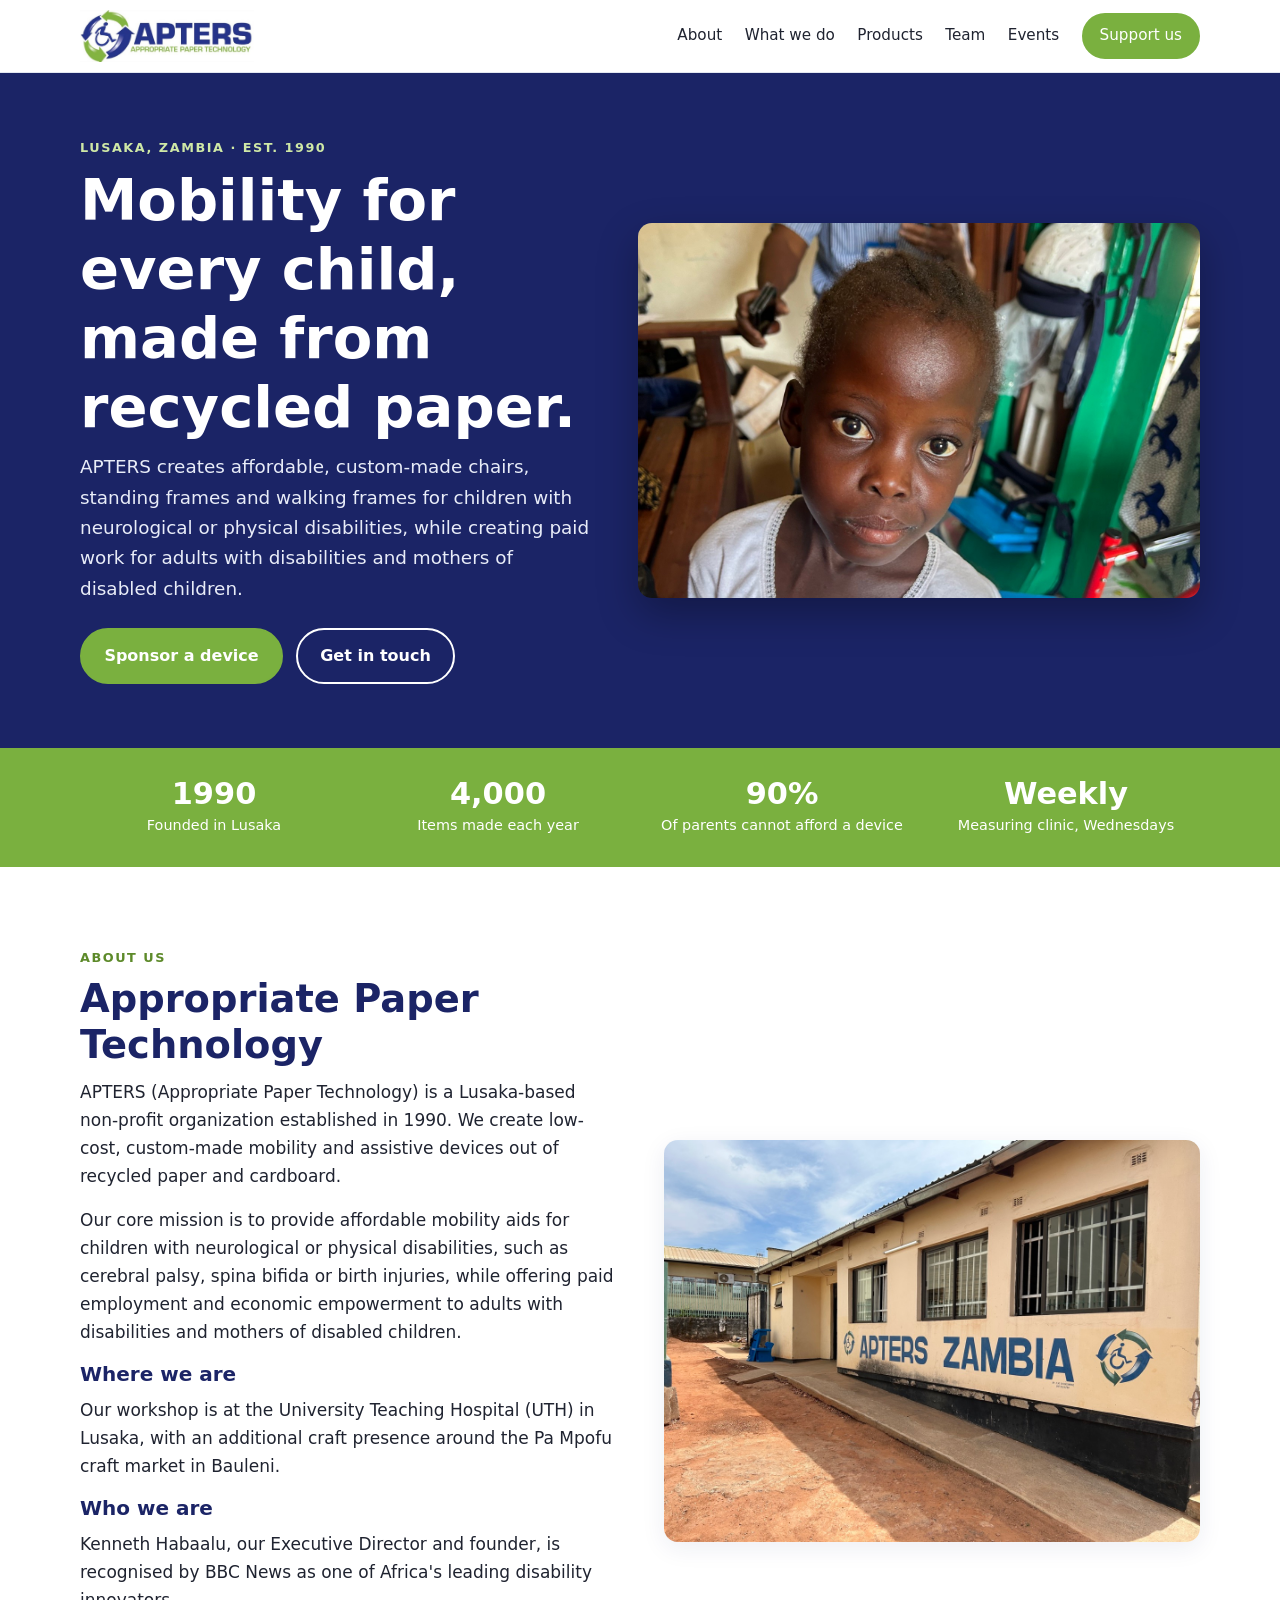
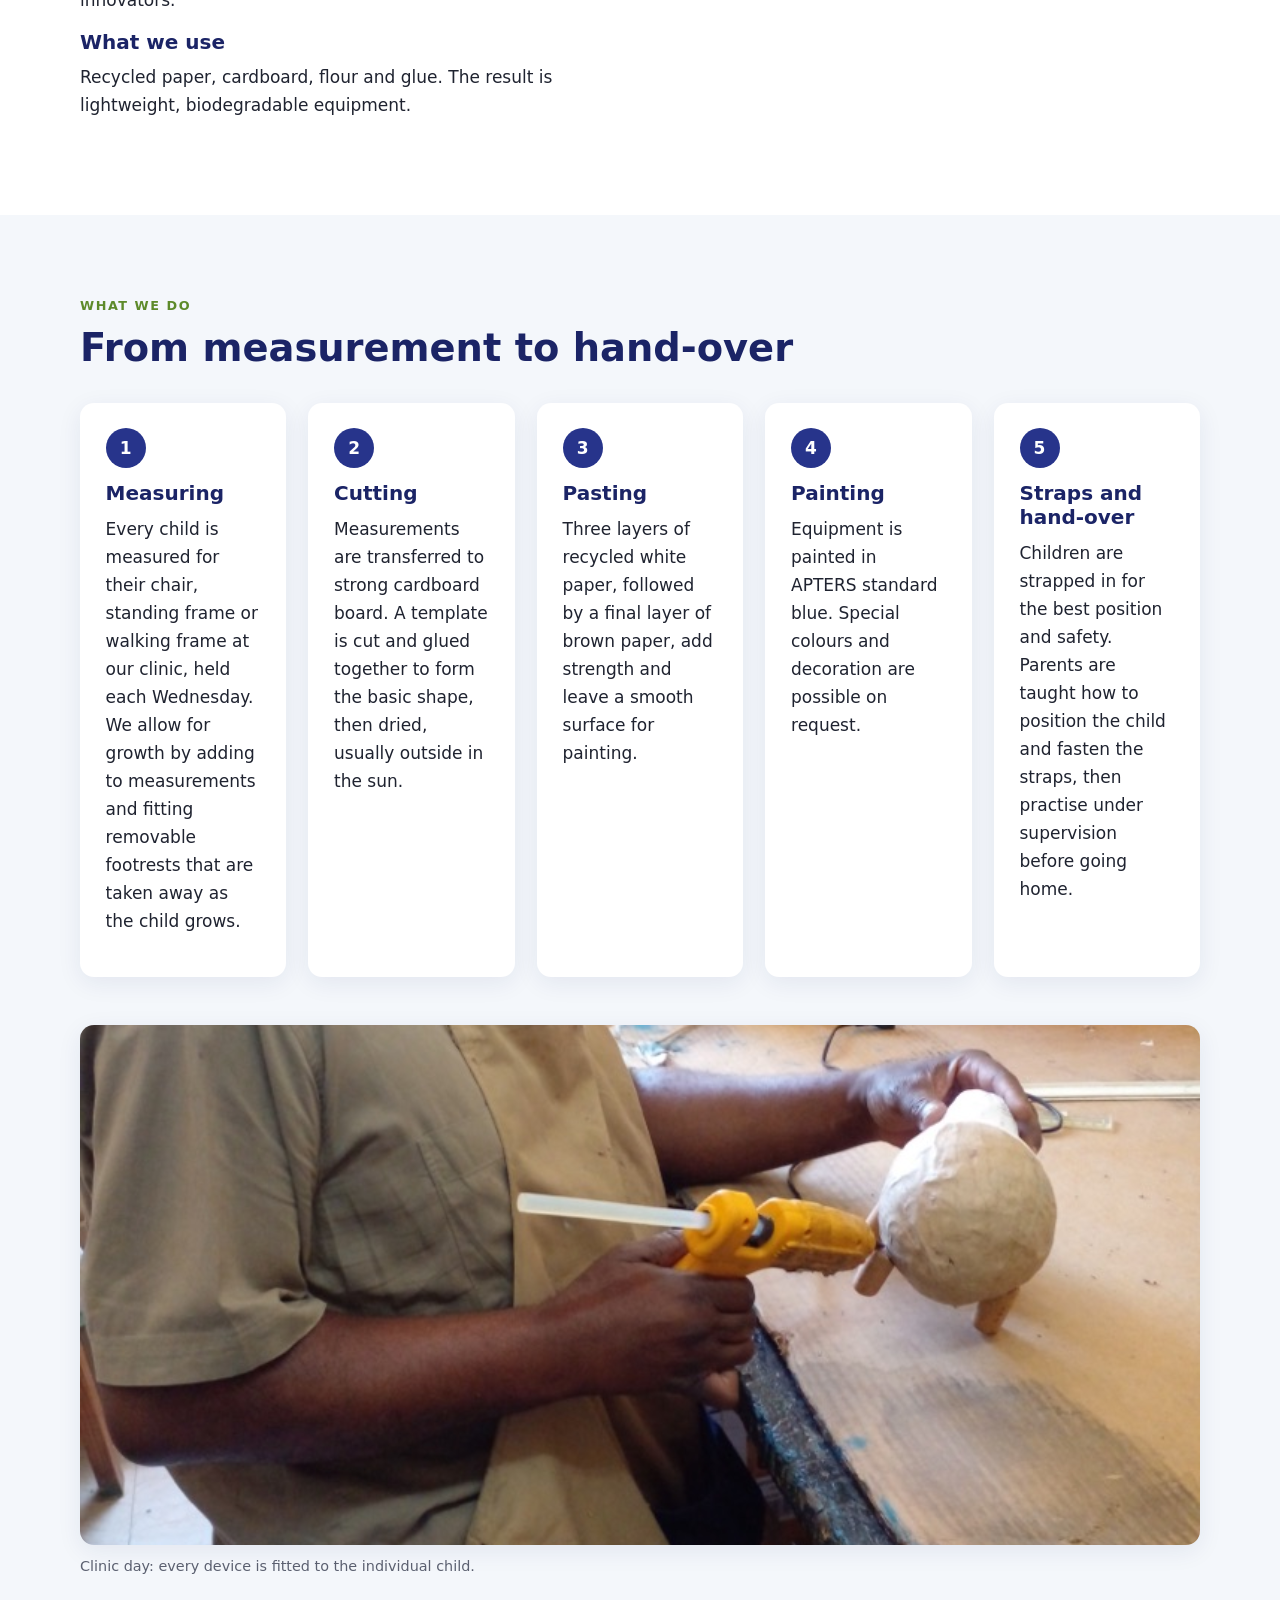
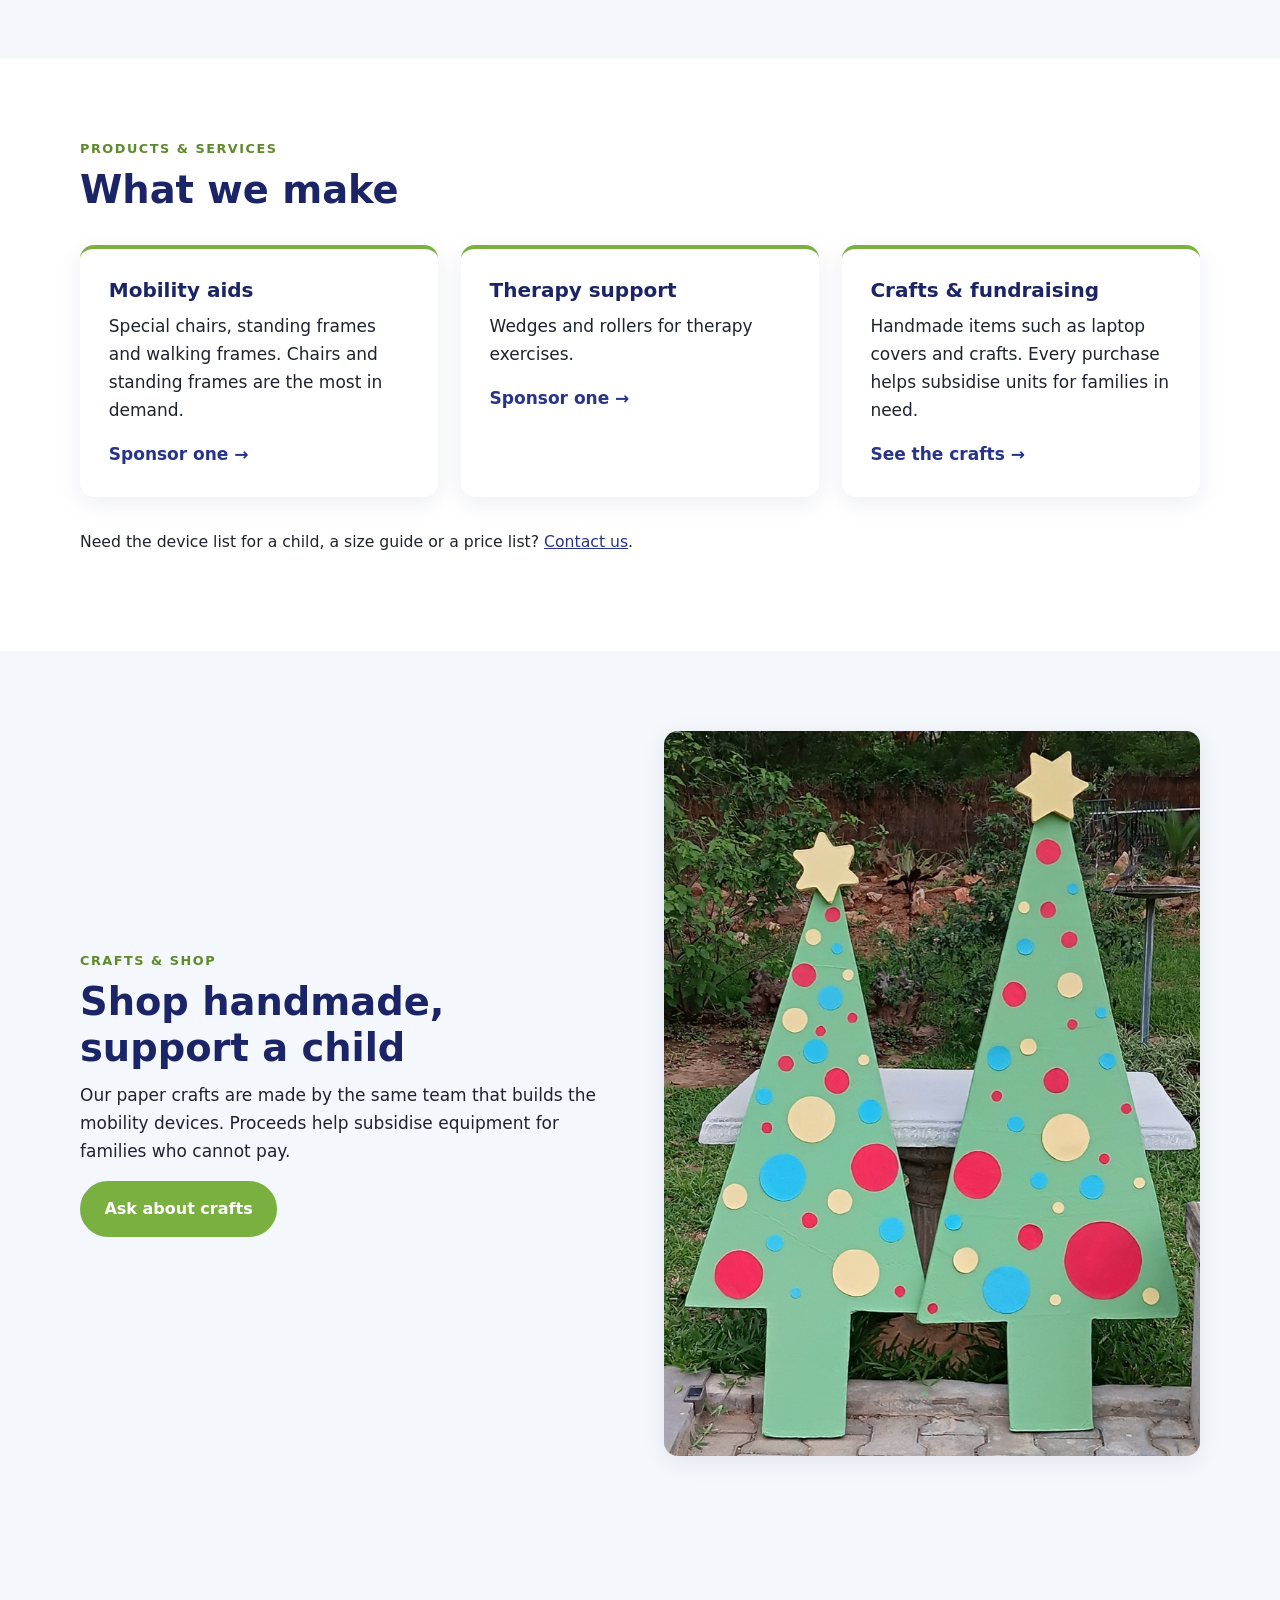
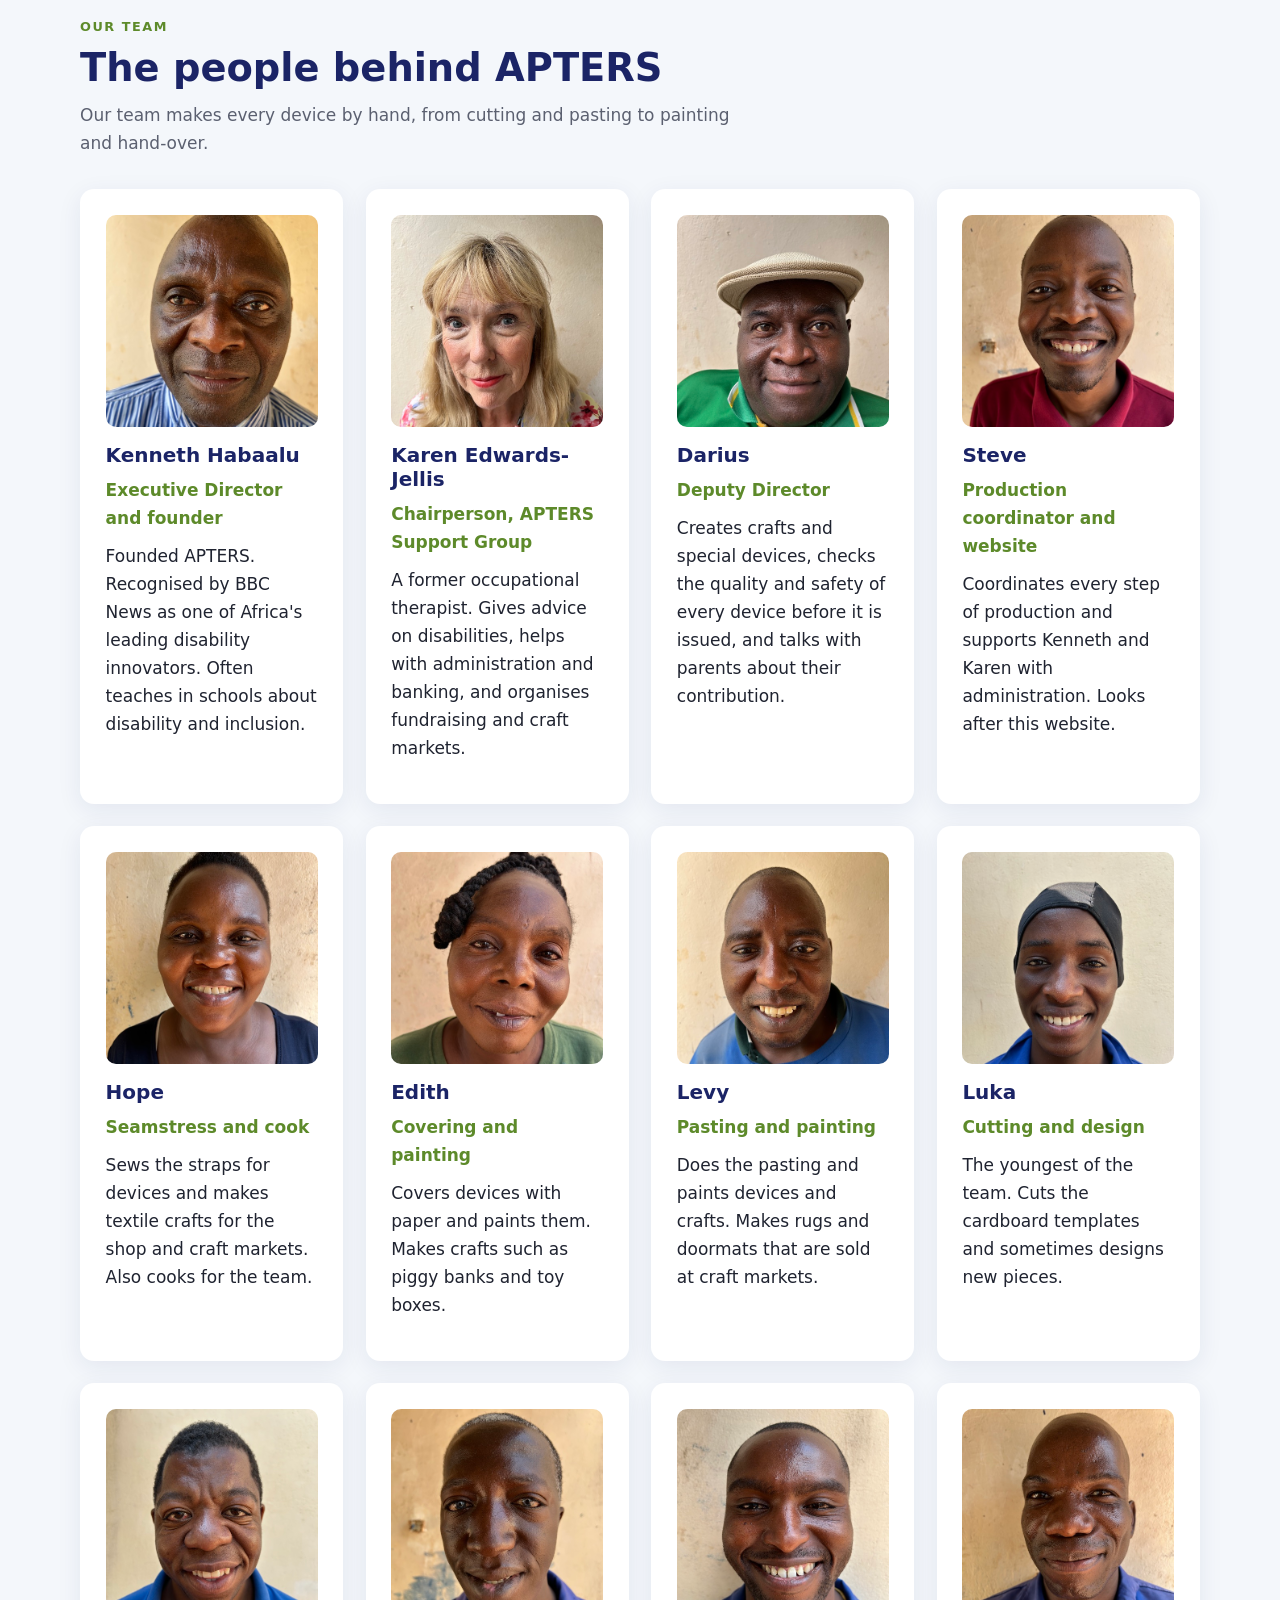
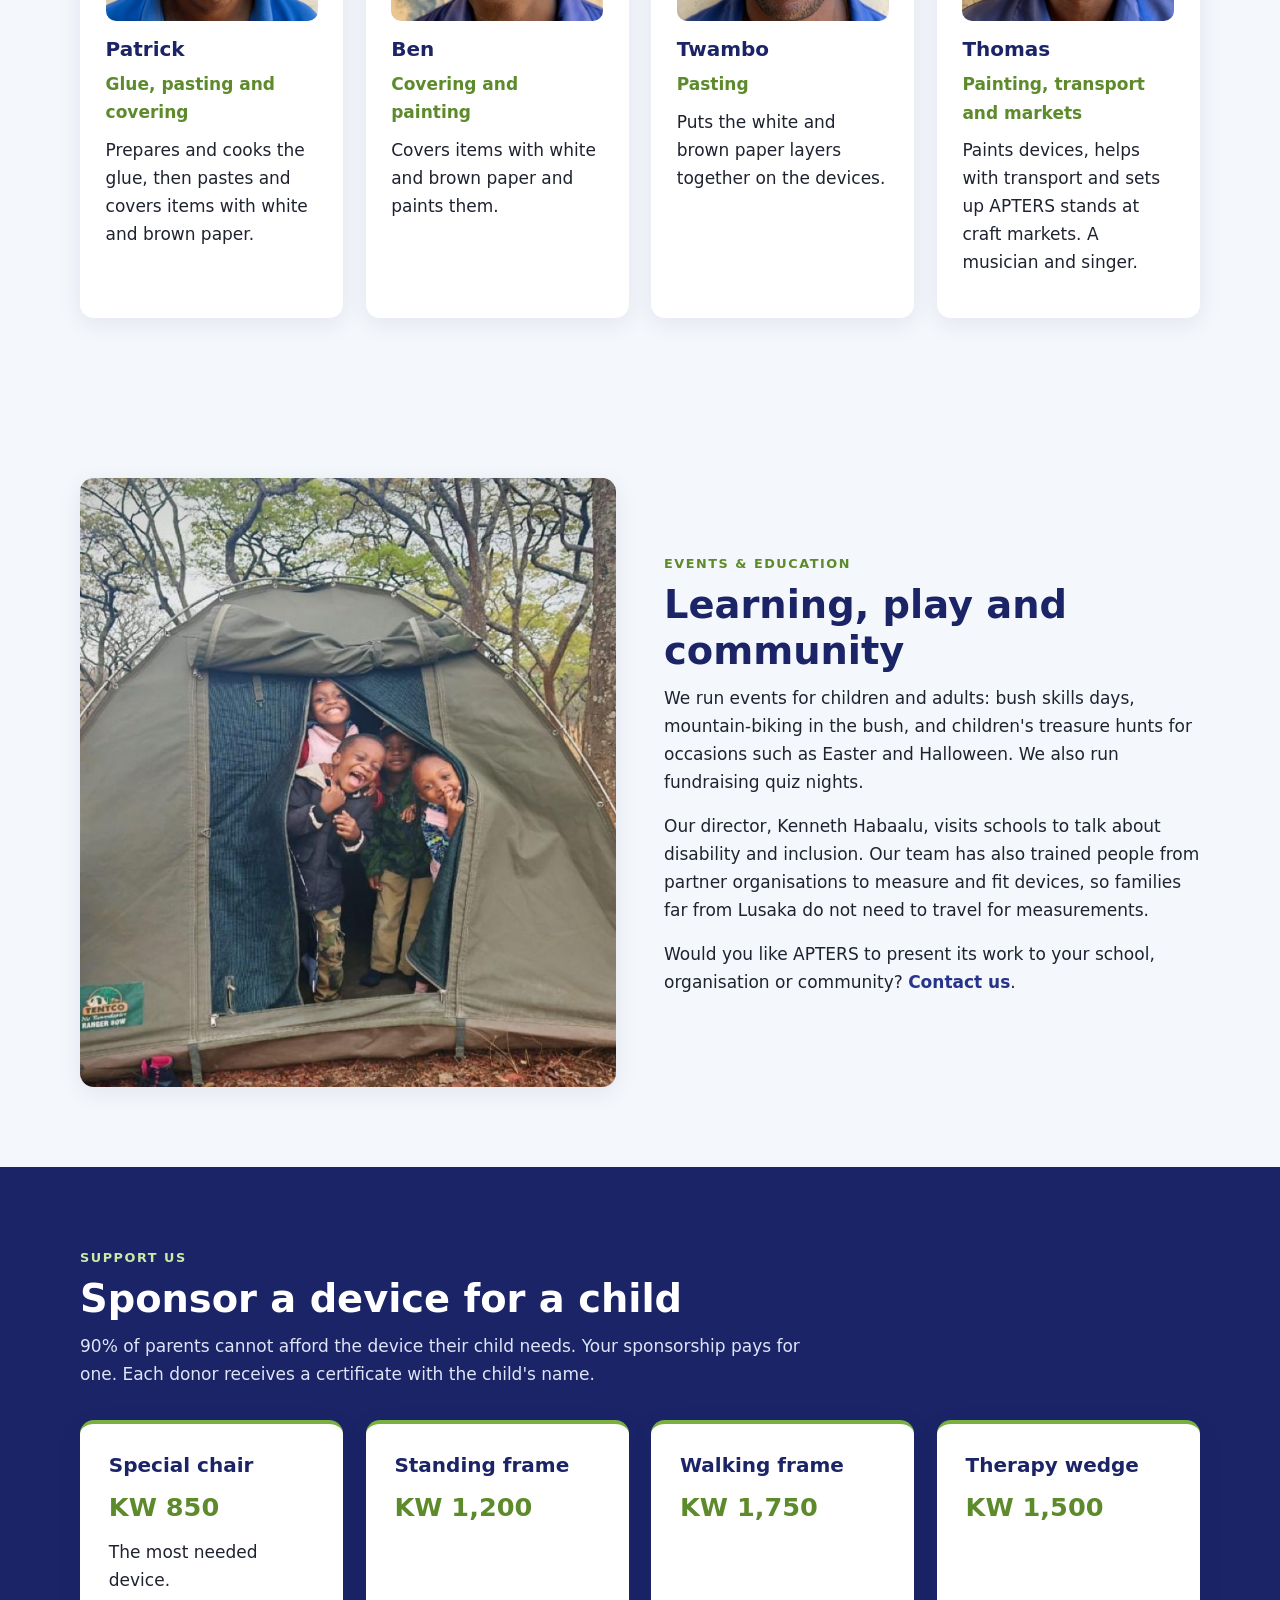
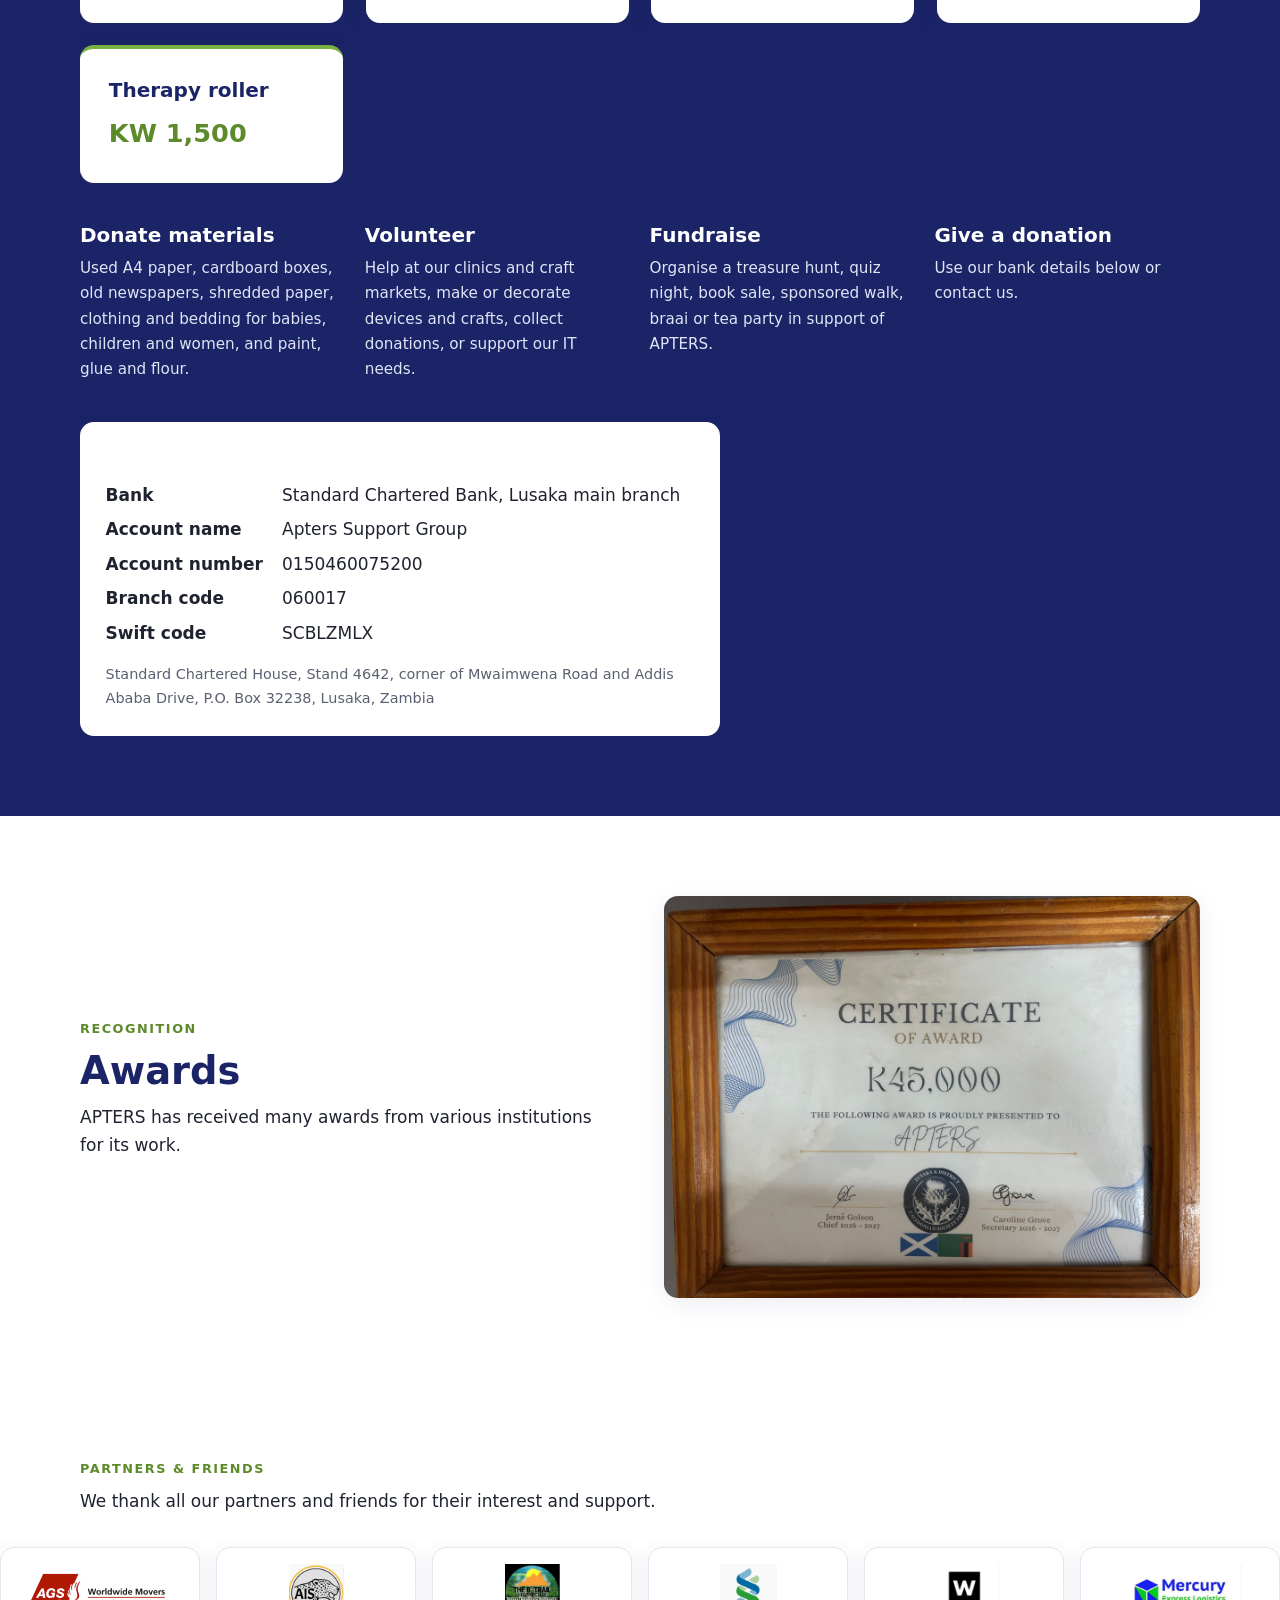
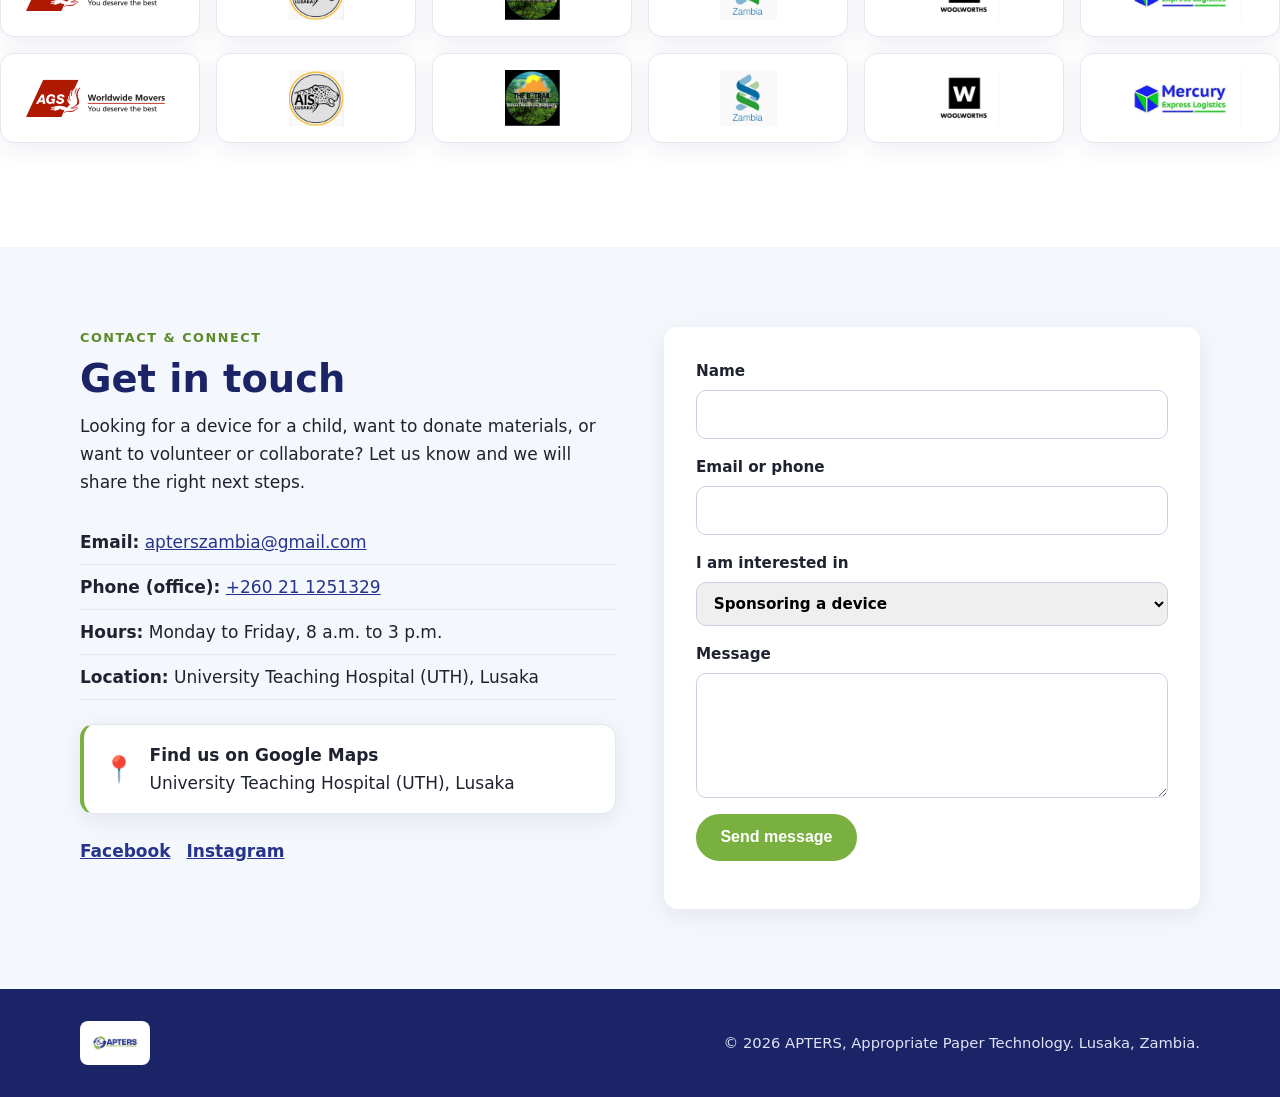
==== commit e8a5735f: "Show only partners with logos in carousel for now Co-Authored-By: Claude Haiku 5.5 <noreply@anthropi" ====
--- a/index.html
+++ b/index.html
@@ -321,82 +321,38 @@
         <ul class="track">
           <li class="logo-tile"><img src="assets/img/partners/ags-capital.png" alt="AGS Capital" loading="lazy"></li>
           <li class="logo-tile"><img src="assets/img/partners/american-international-school.png" alt="American International School in Lusaka" loading="lazy"></li>
-          <li class="logo-tile"><span>APTERS helping hands</span></li>
-          <li class="logo-tile"><img src="assets/img/partners/bread-for-the-world.png" alt="Bread for the world" loading="lazy"></li>
-          <li class="logo-tile"><span>Buleen</span></li>
-          <li class="logo-tile"><span>Caledonian Society</span></li>
-          <li class="logo-tile"><span>Ciela Hotel</span></li>
-          <li class="logo-tile"><span>Casa Bambino</span></li>
           <li class="logo-tile"><img src="assets/img/partners/eight-trail-hiking-club.png" alt="Eight Trail Hiking Club" loading="lazy"></li>
-          <li class="logo-tile"><span>Farm Gate</span></li>
-          <li class="logo-tile"><span>Fit Foot</span></li>
-          <li class="logo-tile"><span>G. Fox</span></li>
-          <li class="logo-tile"><span>Homenet</span></li>
-          <li class="logo-tile"><span>International School of Lusaka</span></li>
-          <li class="logo-tile"><span>International Women&#x27;s Club of Lusaka</span></li>
-          <li class="logo-tile"><span>Inutu Siyana Good Will</span></li>
-          <li class="logo-tile"><span>Japanese Embassy</span></li>
-          <li class="logo-tile"><img src="assets/img/partners/jica.png" alt="JICA" loading="lazy"></li>
-          <li class="logo-tile"><span>JSC Footsteps</span></li>
-          <li class="logo-tile"><span>Pestalozzi School</span></li>
-          <li class="logo-tile"><span>Lazy J XCO MTB</span></li>
-          <li class="logo-tile"><span>Lusaka Indian Ladies Association LILA</span></li>
-          <li class="logo-tile"><span>Maji Adventures</span></li>
-          <li class="logo-tile"><span>Mary&#x27;s Bookshop</span></li>
-          <li class="logo-tile"><span>Members of J Lazy J Sanctuary</span></li>
+          <li class="logo-tile"><img src="assets/img/partners/standard-chartered.png" alt="Standard Chartered Bank" loading="lazy"></li>
+          <li class="logo-tile"><img src="assets/img/partners/woolworths.png" alt="Woolworths Kabulonga" loading="lazy"></li>
           <li class="logo-tile"><img src="assets/img/partners/mercury-couriers.png" alt="Mercury Couriers" loading="lazy"></li>
           <li class="logo-tile"><img src="assets/img/partners/mocha-puddle.png" alt="Mocha Puddle" loading="lazy"></li>
           <li class="logo-tile"><img src="assets/img/partners/mumoso.png" alt="Mumoso" loading="lazy"></li>
           <li class="logo-tile"><img src="assets/img/partners/nomads-zambia.png" alt="Nomads Zambia" loading="lazy"></li>
-          <li class="logo-tile"><span>Phoenix</span></li>
           <li class="logo-tile"><img src="assets/img/partners/pick-n-pay.png" alt="Pick &#x27;n&#x27; Pay" loading="lazy"></li>
           <li class="logo-tile"><img src="assets/img/partners/pro-flight.png" alt="Pro Flight" loading="lazy"></li>
           <li class="logo-tile"><img src="assets/img/partners/ses-bonn.png" alt="SES Bonn, Germany" loading="lazy"></li>
-          <li class="logo-tile"><img src="assets/img/partners/standard-chartered.png" alt="Standard Chartered Bank" loading="lazy"></li>
-          <li class="logo-tile"><span>Tombe</span></li>
-          <li class="logo-tile"><img src="assets/img/partners/woolworths.png" alt="Woolworths Kabulonga" loading="lazy"></li>
           <li class="logo-tile"><img src="assets/img/partners/yalelo.png" alt="Yalelo" loading="lazy"></li>
           <li class="logo-tile"><img src="assets/img/partners/zambian-society-trust.png" alt="Zambian Society Trust" loading="lazy"></li>
+          <li class="logo-tile"><img src="assets/img/partners/bread-for-the-world.png" alt="Bread for the world" loading="lazy"></li>
+          <li class="logo-tile"><img src="assets/img/partners/jica.png" alt="JICA" loading="lazy"></li>
         </ul>
         <ul class="track" aria-hidden="true">
           <li class="logo-tile"><img src="assets/img/partners/ags-capital.png" alt="AGS Capital" loading="lazy"></li>
           <li class="logo-tile"><img src="assets/img/partners/american-international-school.png" alt="American International School in Lusaka" loading="lazy"></li>
-          <li class="logo-tile"><span>APTERS helping hands</span></li>
-          <li class="logo-tile"><img src="assets/img/partners/bread-for-the-world.png" alt="Bread for the world" loading="lazy"></li>
-          <li class="logo-tile"><span>Buleen</span></li>
-          <li class="logo-tile"><span>Caledonian Society</span></li>
-          <li class="logo-tile"><span>Ciela Hotel</span></li>
-          <li class="logo-tile"><span>Casa Bambino</span></li>
           <li class="logo-tile"><img src="assets/img/partners/eight-trail-hiking-club.png" alt="Eight Trail Hiking Club" loading="lazy"></li>
-          <li class="logo-tile"><span>Farm Gate</span></li>
-          <li class="logo-tile"><span>Fit Foot</span></li>
-          <li class="logo-tile"><span>G. Fox</span></li>
-          <li class="logo-tile"><span>Homenet</span></li>
-          <li class="logo-tile"><span>International School of Lusaka</span></li>
-          <li class="logo-tile"><span>International Women&#x27;s Club of Lusaka</span></li>
-          <li class="logo-tile"><span>Inutu Siyana Good Will</span></li>
-          <li class="logo-tile"><span>Japanese Embassy</span></li>
-          <li class="logo-tile"><img src="assets/img/partners/jica.png" alt="JICA" loading="lazy"></li>
-          <li class="logo-tile"><span>JSC Footsteps</span></li>
-          <li class="logo-tile"><span>Pestalozzi School</span></li>
-          <li class="logo-tile"><span>Lazy J XCO MTB</span></li>
-          <li class="logo-tile"><span>Lusaka Indian Ladies Association LILA</span></li>
-          <li class="logo-tile"><span>Maji Adventures</span></li>
-          <li class="logo-tile"><span>Mary&#x27;s Bookshop</span></li>
-          <li class="logo-tile"><span>Members of J Lazy J Sanctuary</span></li>
+          <li class="logo-tile"><img src="assets/img/partners/standard-chartered.png" alt="Standard Chartered Bank" loading="lazy"></li>
+          <li class="logo-tile"><img src="assets/img/partners/woolworths.png" alt="Woolworths Kabulonga" loading="lazy"></li>
           <li class="logo-tile"><img src="assets/img/partners/mercury-couriers.png" alt="Mercury Couriers" loading="lazy"></li>
           <li class="logo-tile"><img src="assets/img/partners/mocha-puddle.png" alt="Mocha Puddle" loading="lazy"></li>
           <li class="logo-tile"><img src="assets/img/partners/mumoso.png" alt="Mumoso" loading="lazy"></li>
           <li class="logo-tile"><img src="assets/img/partners/nomads-zambia.png" alt="Nomads Zambia" loading="lazy"></li>
-          <li class="logo-tile"><span>Phoenix</span></li>
           <li class="logo-tile"><img src="assets/img/partners/pick-n-pay.png" alt="Pick &#x27;n&#x27; Pay" loading="lazy"></li>
           <li class="logo-tile"><img src="assets/img/partners/pro-flight.png" alt="Pro Flight" loading="lazy"></li>
           <li class="logo-tile"><img src="assets/img/partners/ses-bonn.png" alt="SES Bonn, Germany" loading="lazy"></li>
-          <li class="logo-tile"><img src="assets/img/partners/standard-chartered.png" alt="Standard Chartered Bank" loading="lazy"></li>
-          <li class="logo-tile"><span>Tombe</span></li>
-          <li class="logo-tile"><img src="assets/img/partners/woolworths.png" alt="Woolworths Kabulonga" loading="lazy"></li>
           <li class="logo-tile"><img src="assets/img/partners/yalelo.png" alt="Yalelo" loading="lazy"></li>
           <li class="logo-tile"><img src="assets/img/partners/zambian-society-trust.png" alt="Zambian Society Trust" loading="lazy"></li>
+          <li class="logo-tile"><img src="assets/img/partners/bread-for-the-world.png" alt="Bread for the world" loading="lazy"></li>
+          <li class="logo-tile"><img src="assets/img/partners/jica.png" alt="JICA" loading="lazy"></li>
         </ul>
       </div>
   </section>
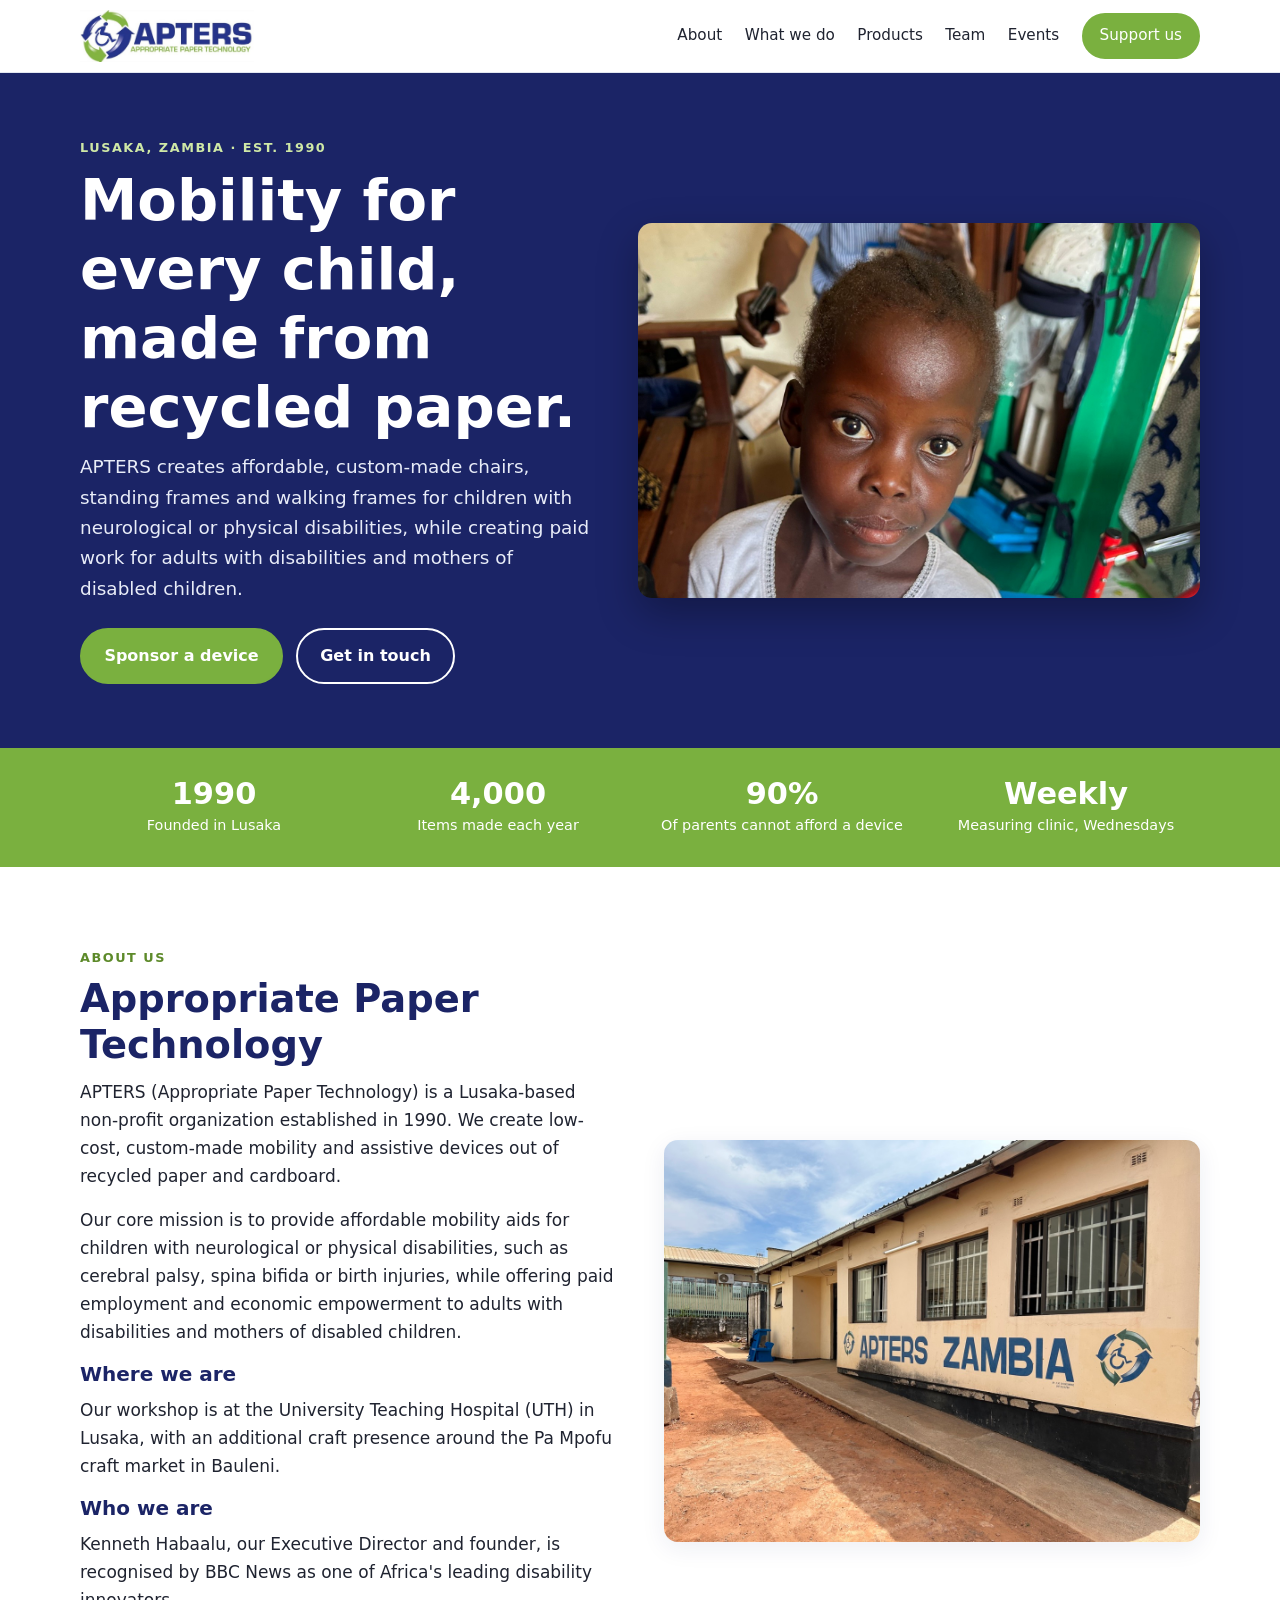
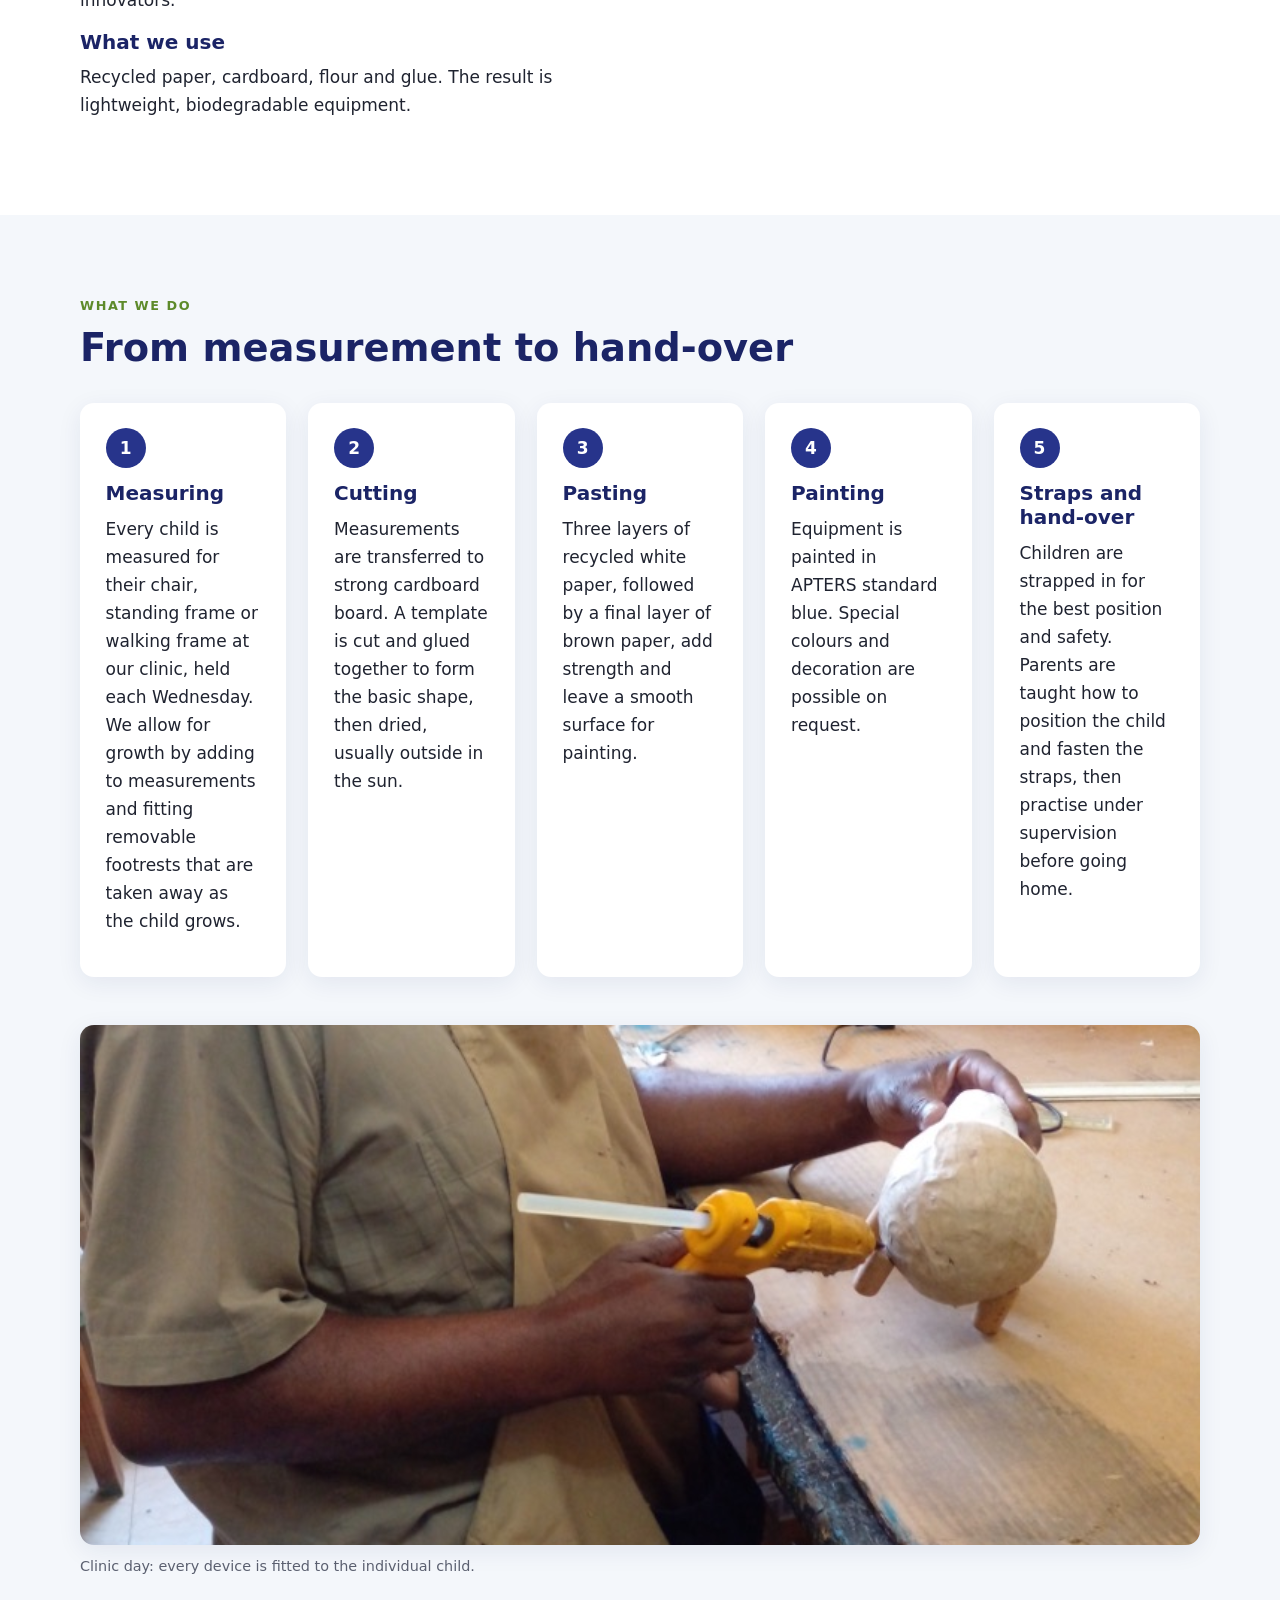
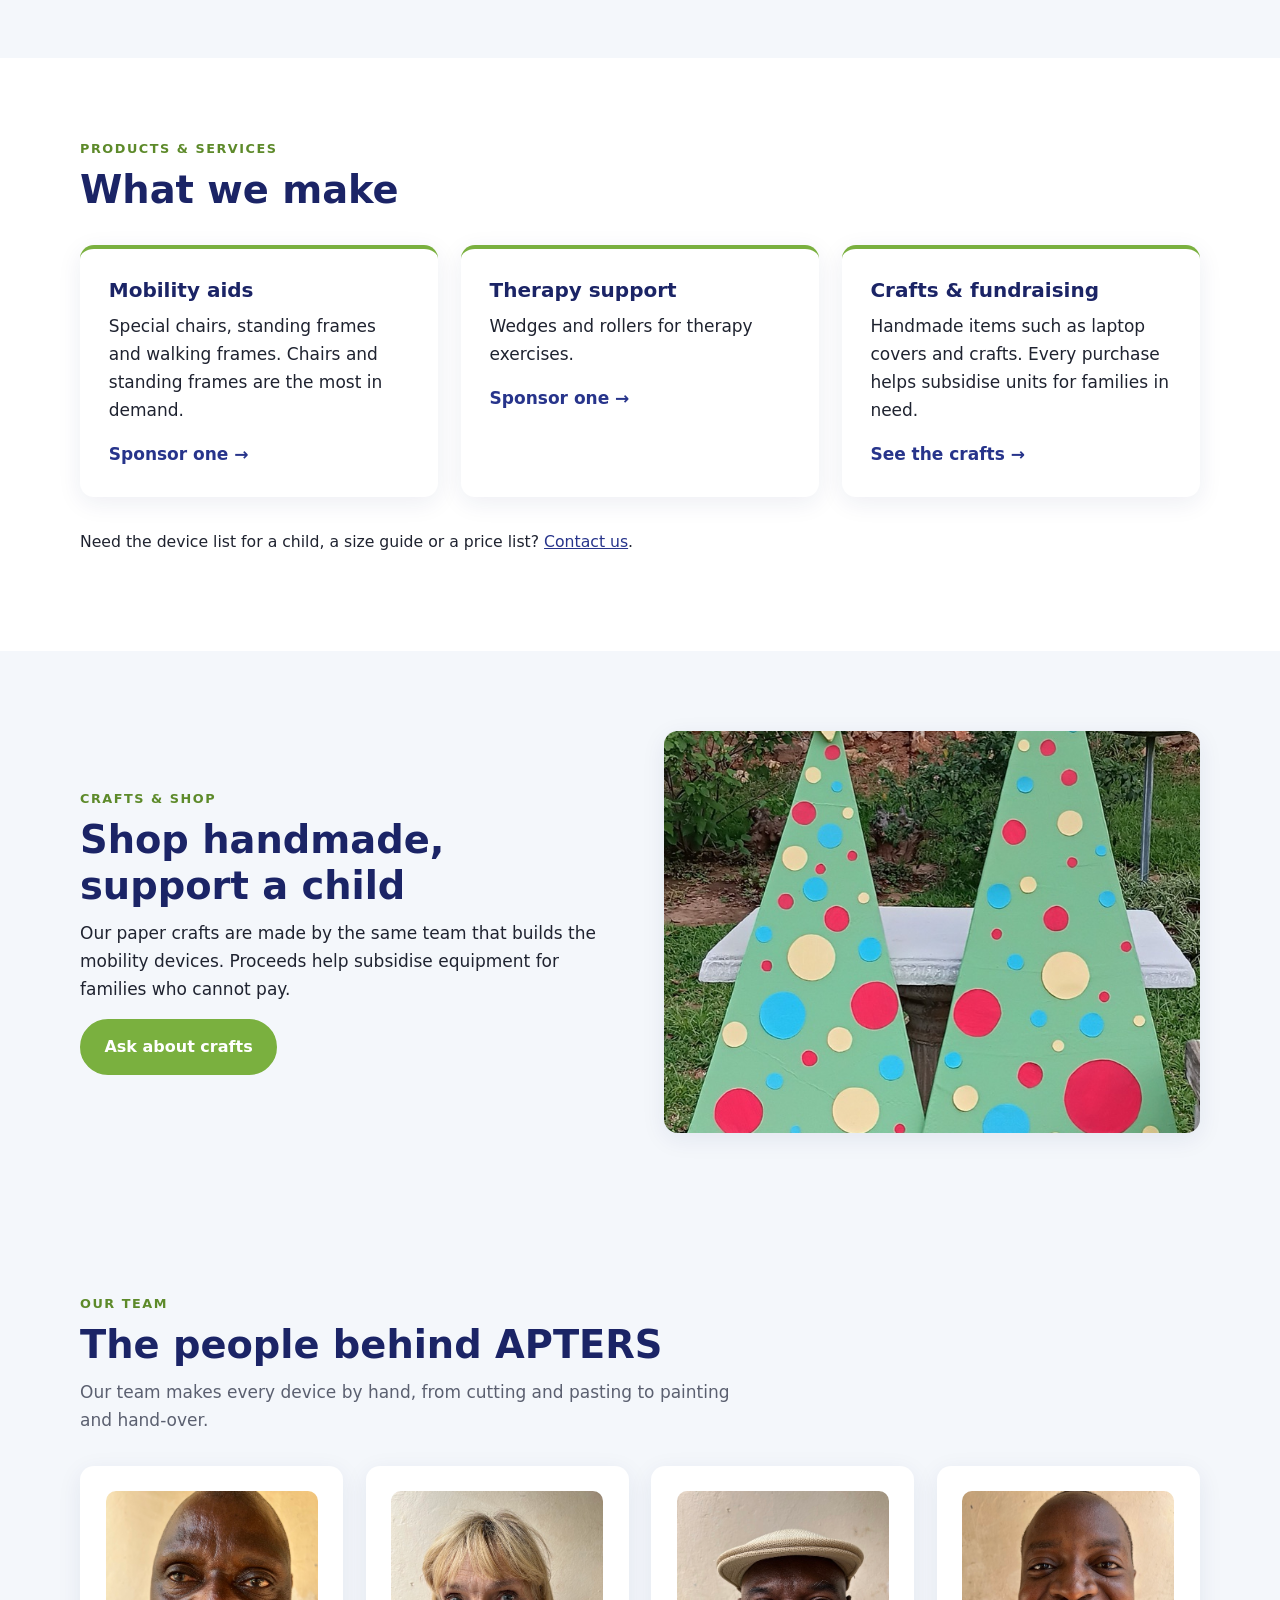
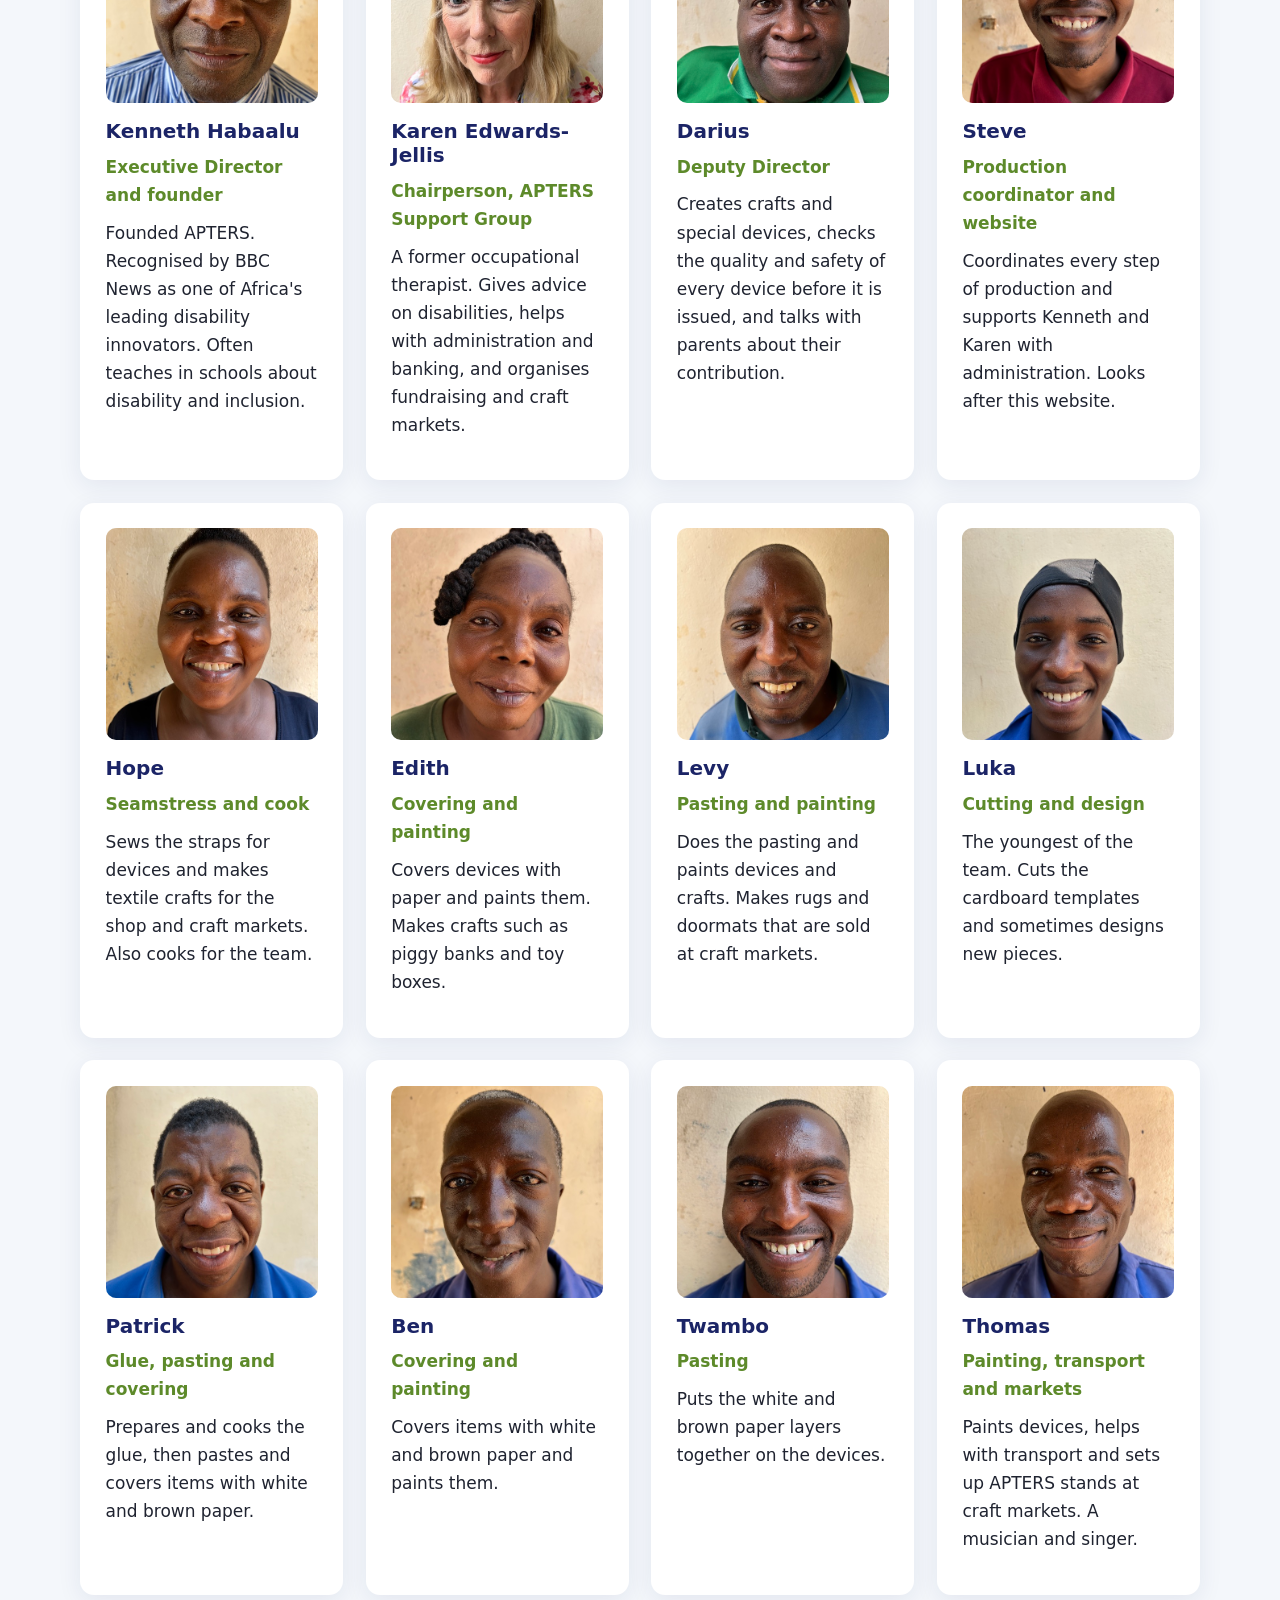
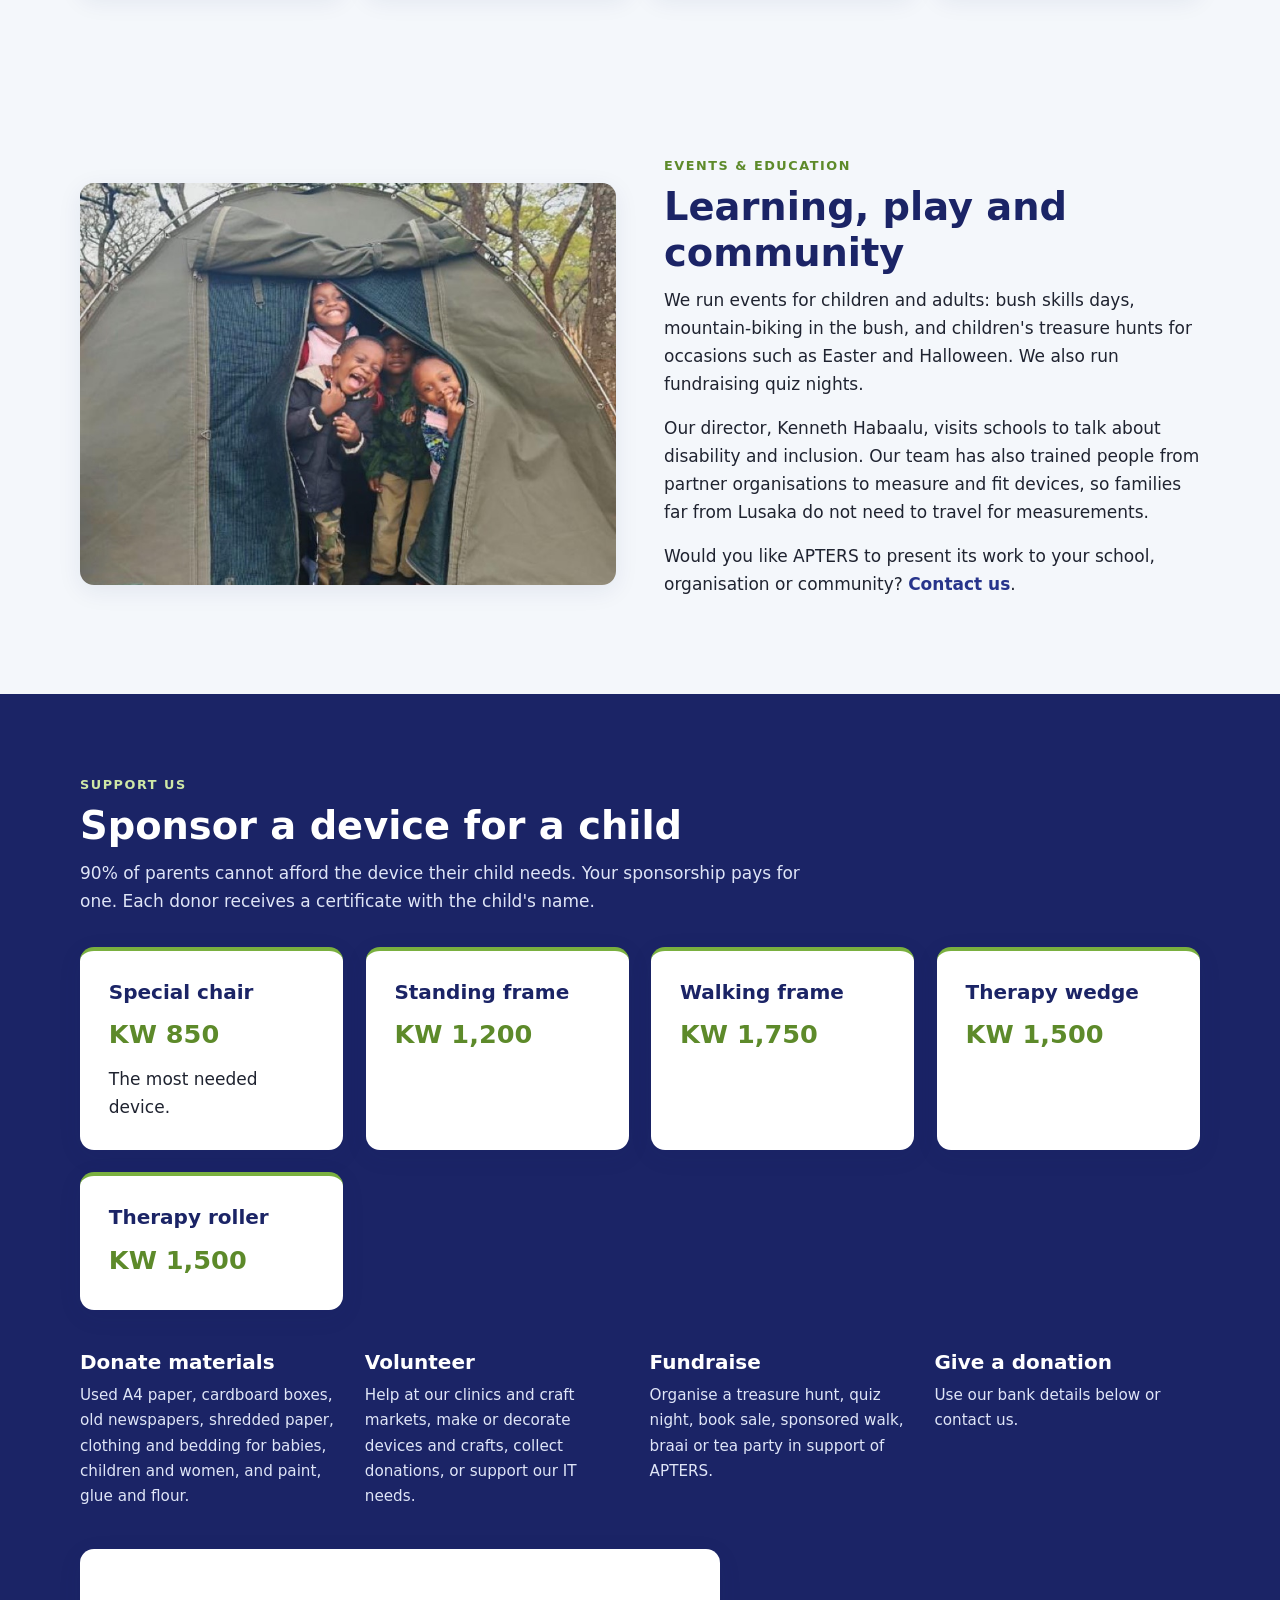
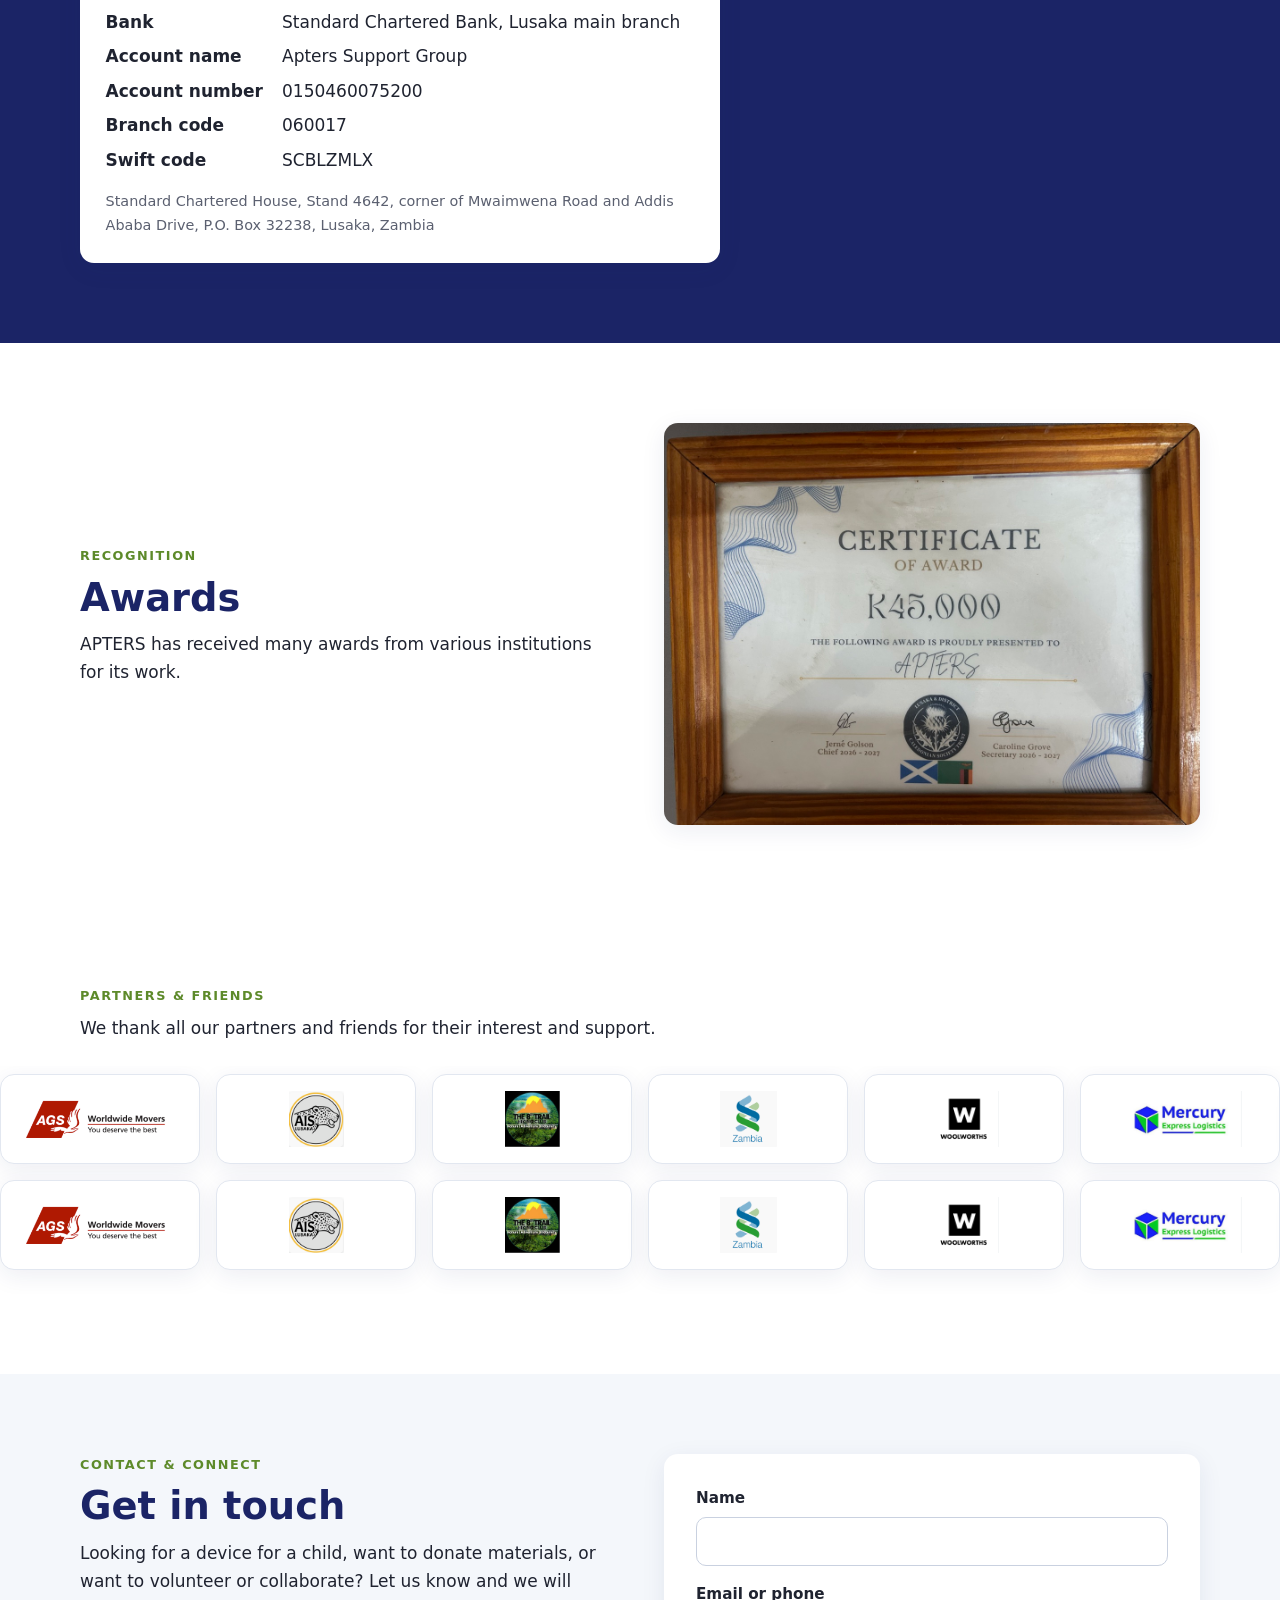
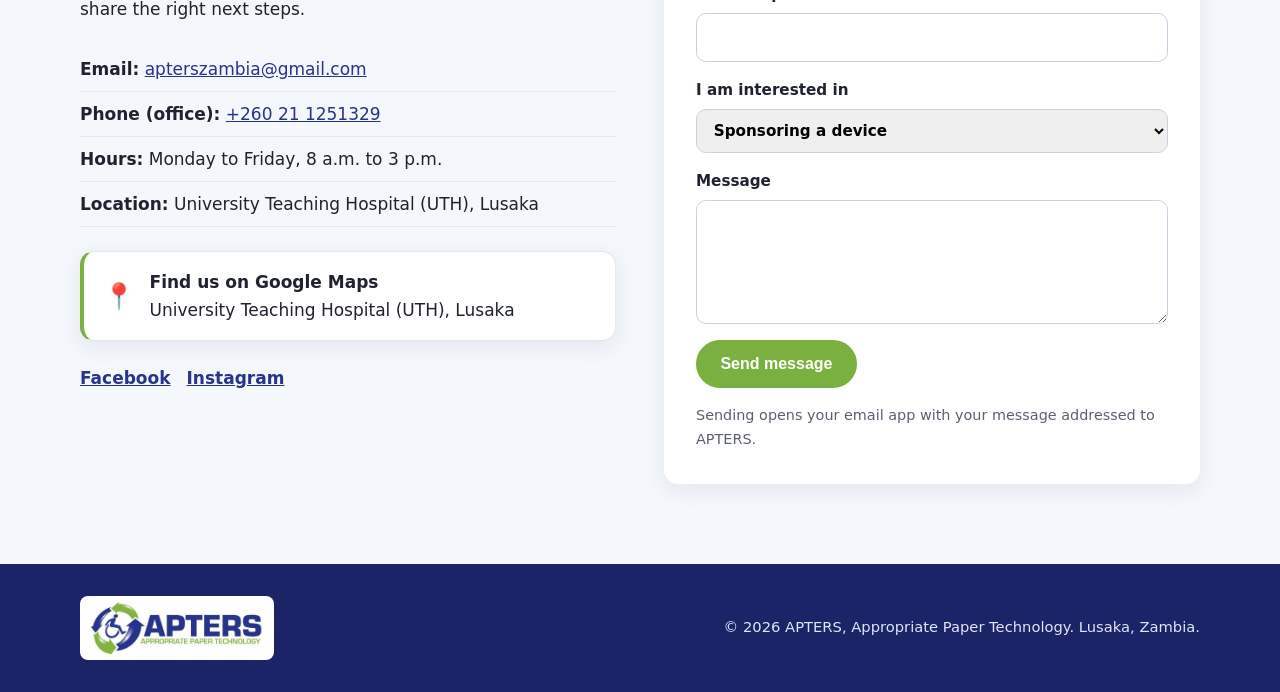
==== commit 621efd76: "Polish: footer logo, mailto contact form, image frames, mobile team grid Co-Authored-By: Claude Haik" ====
--- a/index.html
+++ b/index.html
@@ -378,7 +378,7 @@
           <a href="https://www.instagram.com/apterszambia/" target="_blank" rel="noopener" aria-label="APTERS on Instagram">Instagram</a>
         </div>
       </div>
-      <form class="contact-form" action="#" method="post" onsubmit="event.preventDefault(); this.querySelector('.form-note').textContent='Thank you. We will be in touch soon.';">
+      <form class="contact-form" action="mailto:apterszambia@gmail.com" method="post" enctype="text/plain">
         <label>Name <input type="text" name="name" required autocomplete="name"></label>
         <label>Email or phone <input type="text" name="contact" required></label>
         <label>I am interested in
@@ -392,7 +392,7 @@
         </label>
         <label>Message <textarea name="message" rows="4"></textarea></label>
         <button type="submit" class="btn">Send message</button>
-        <p class="form-note" role="status"></p>
+        <p class="form-note">Sending opens your email app with your message addressed to APTERS.</p>
       </form>
     </div>
   </section>
@@ -401,7 +401,7 @@
 
 <footer class="site-footer">
   <div class="container footer-wrap">
-    <img src="assets/img/logo-alt.jpg" alt="APTERS" class="footer-logo">
+    <img src="assets/img/logo.jpg" alt="APTERS" class="footer-logo">
     <p>© <span id="year"></span> APTERS, Appropriate Paper Technology. Lusaka, Zambia.</p>
   </div>
 </footer>
--- a/assets/css/styles.css
+++ b/assets/css/styles.css
@@ -242,3 +242,16 @@
   .partners .track[aria-hidden="true"] { display: none; }
 }
 .logo-tile img { max-height: 56px; max-width: 160px; width: auto; height: auto; }
+
+/* Layout fixes: consistent image frames and footer logo */
+.split figure img { aspect-ratio: 4 / 3; }
+.footer-logo { height: 64px; padding: 6px 10px; }
+.form-note { color: var(--muted); font-weight: 400; font-size: 0.9rem; }
+@media (max-width: 600px) {
+  .people { grid-template-columns: repeat(2, 1fr); gap: 1rem; }
+  .person { padding: 1rem; }
+  .person h3 { font-size: 1.05rem; }
+  .person p { font-size: 0.9rem; }
+  .person img { margin-bottom: 0.6rem; }
+  .steps { grid-template-columns: 1fr; }
+}
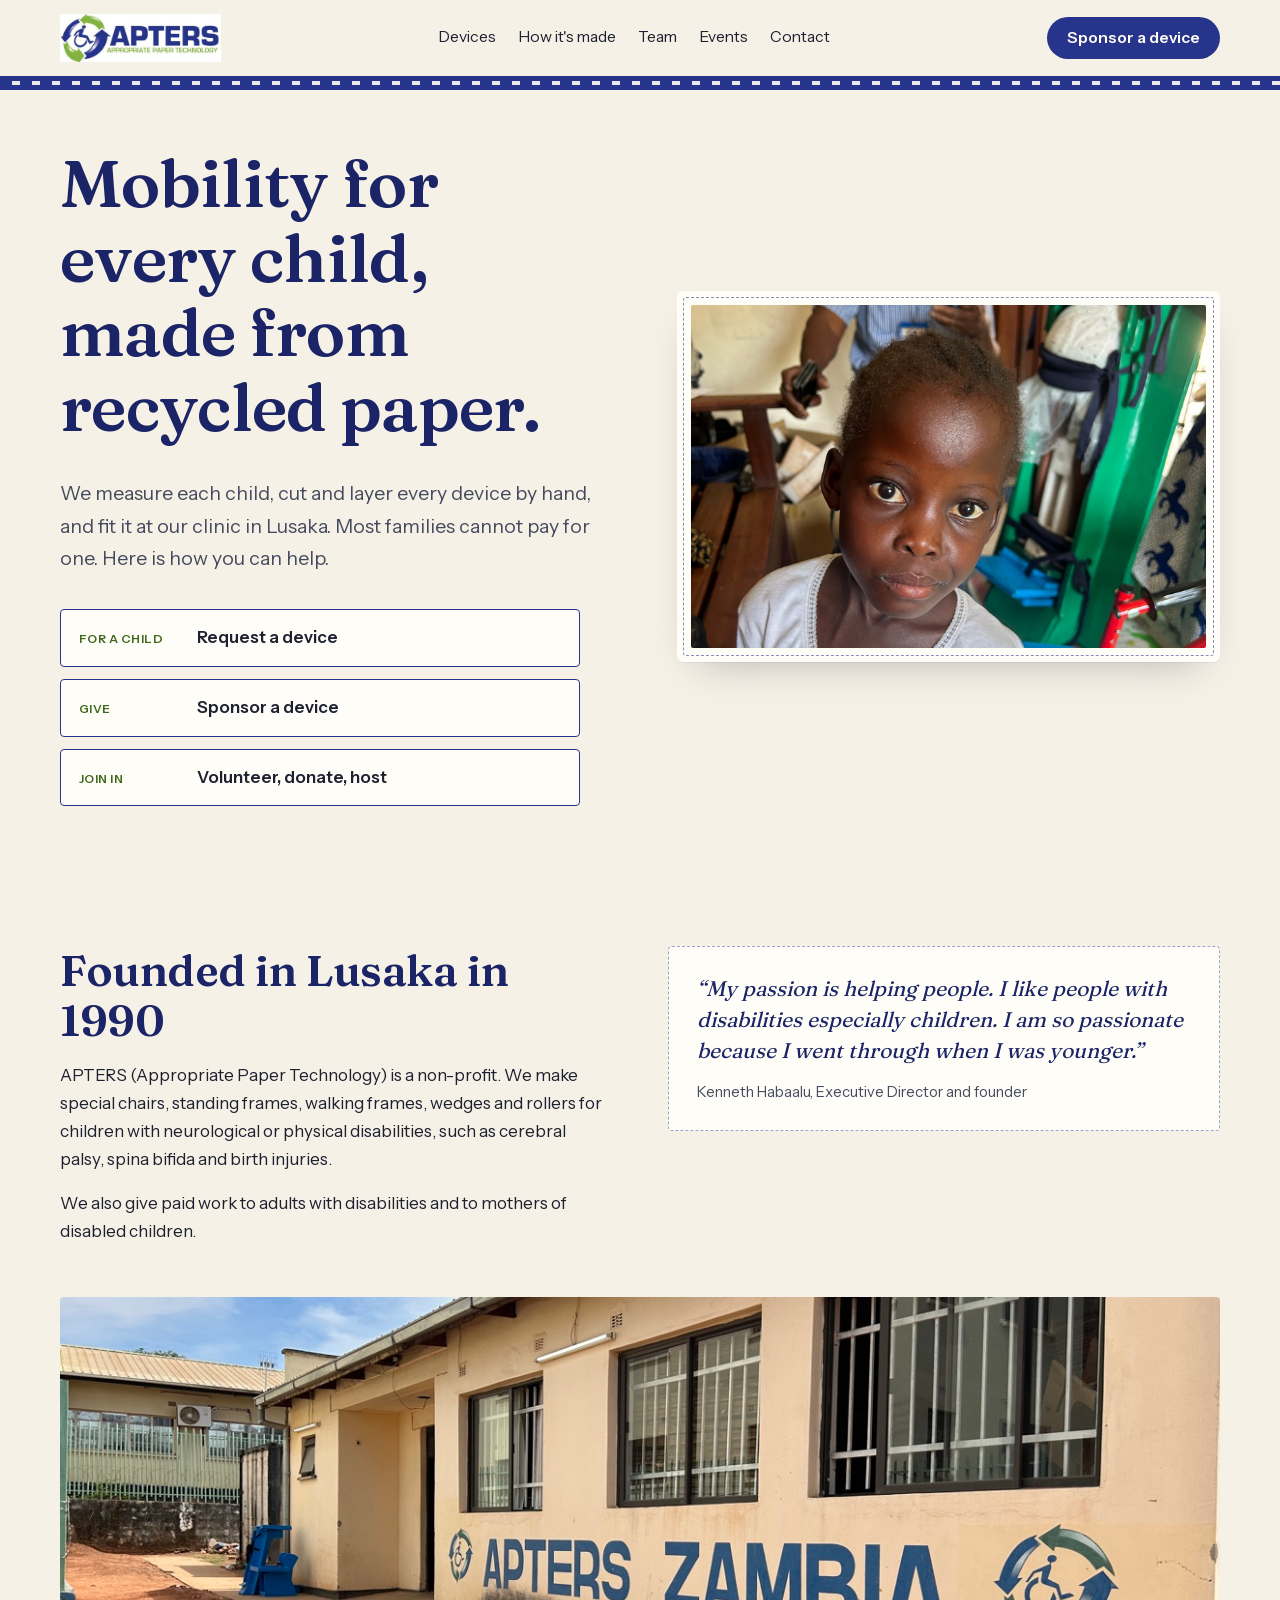
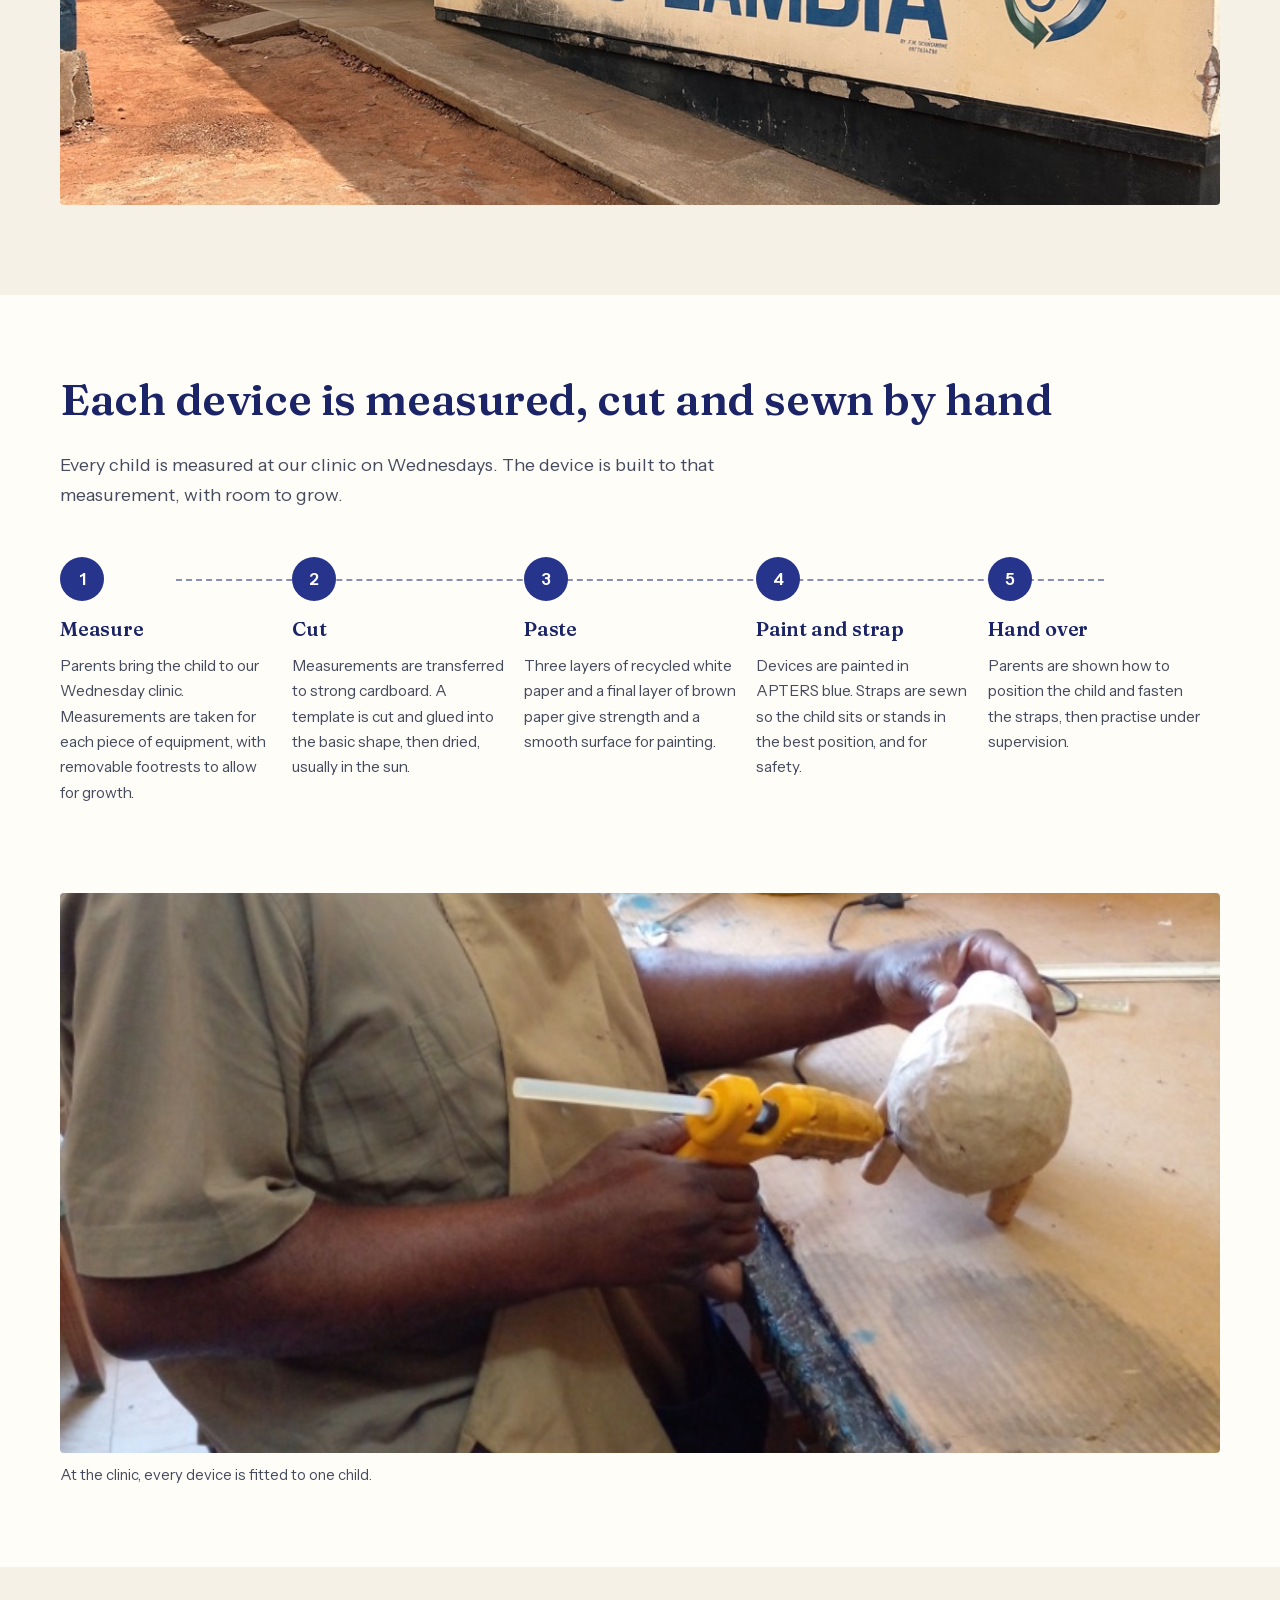
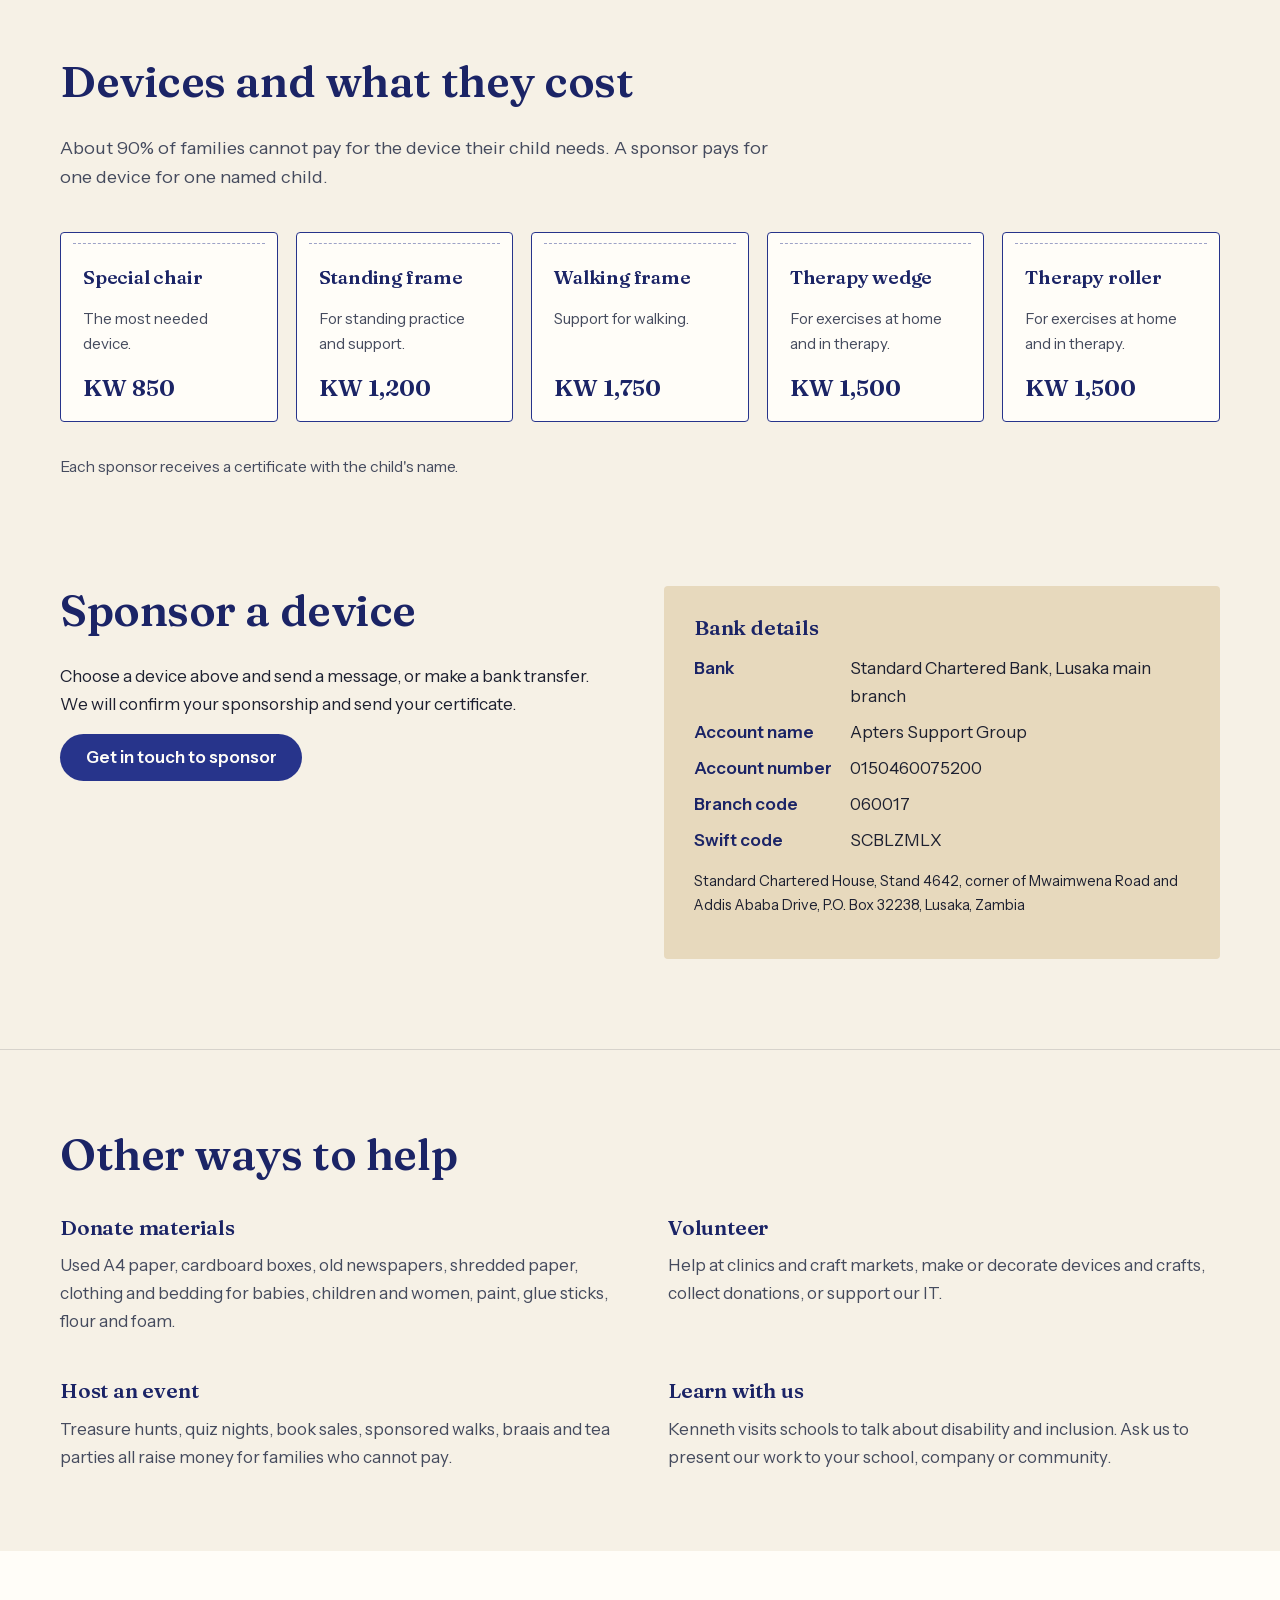
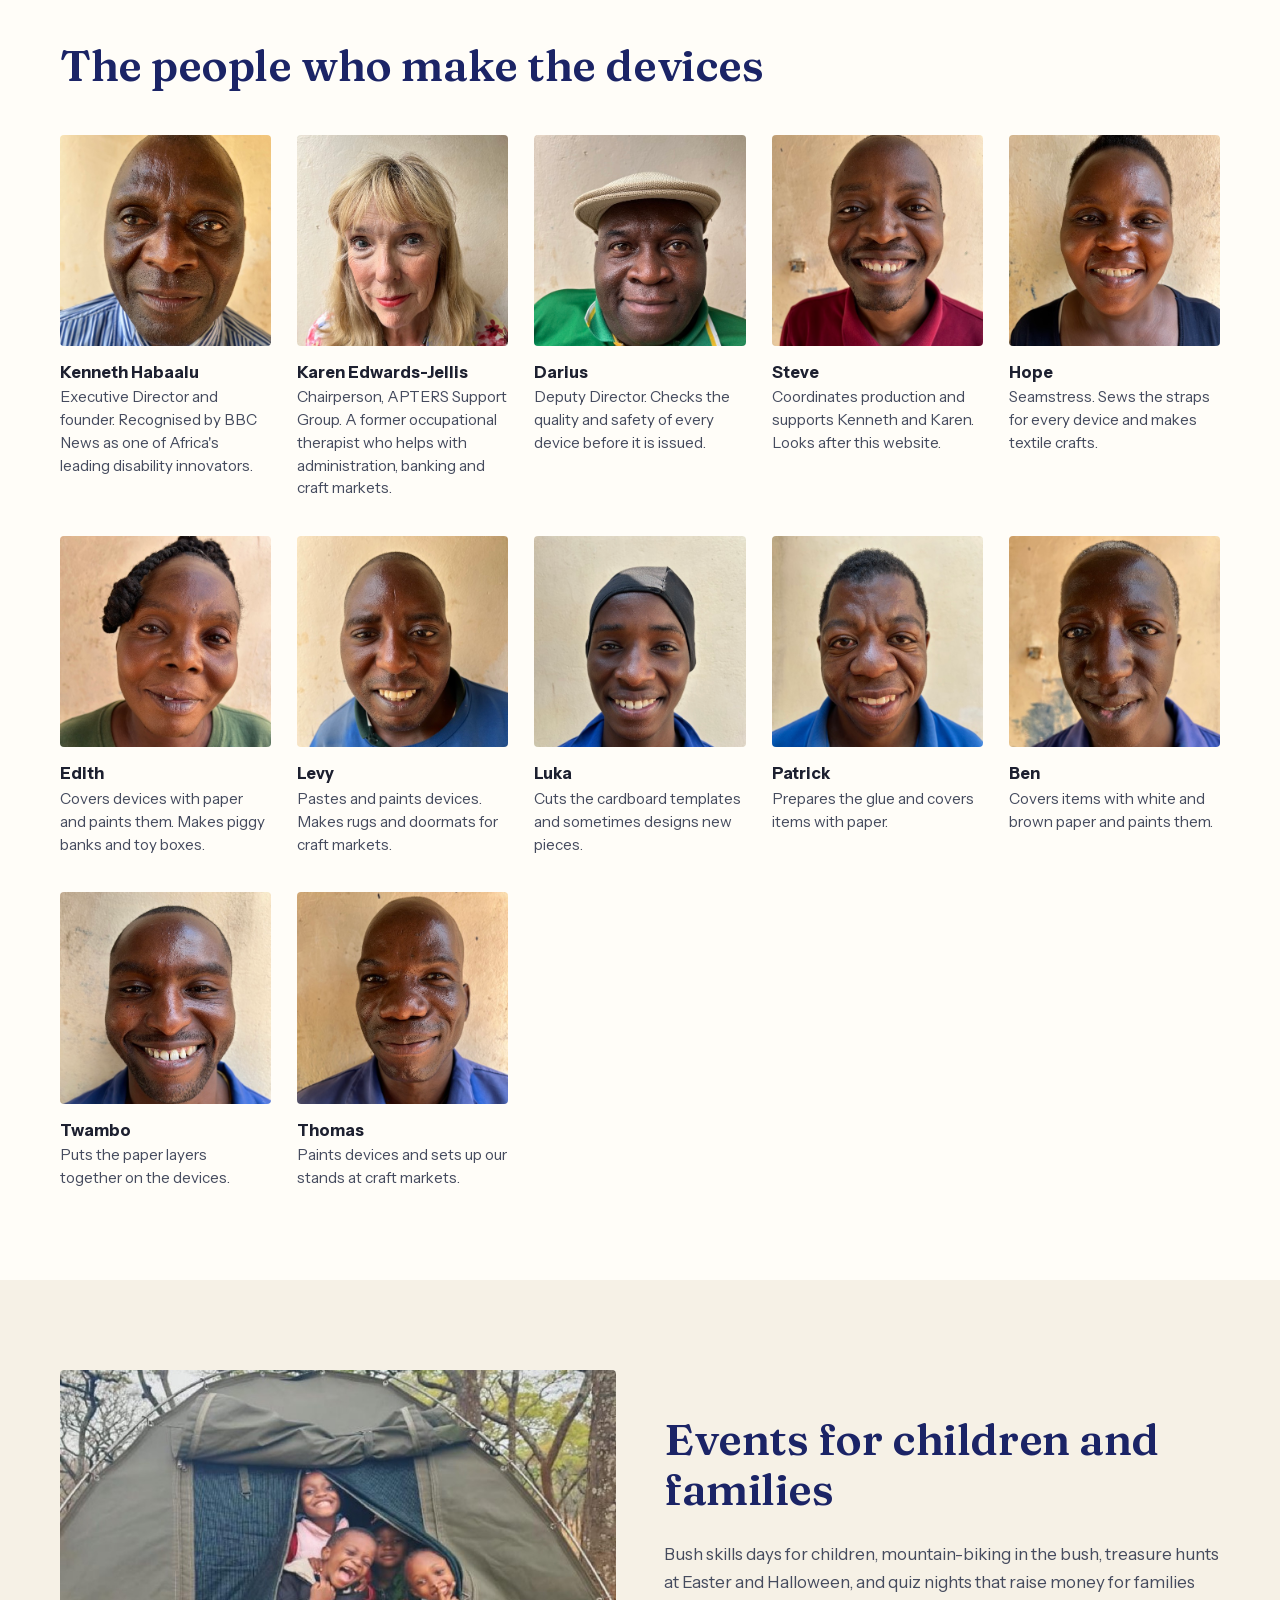
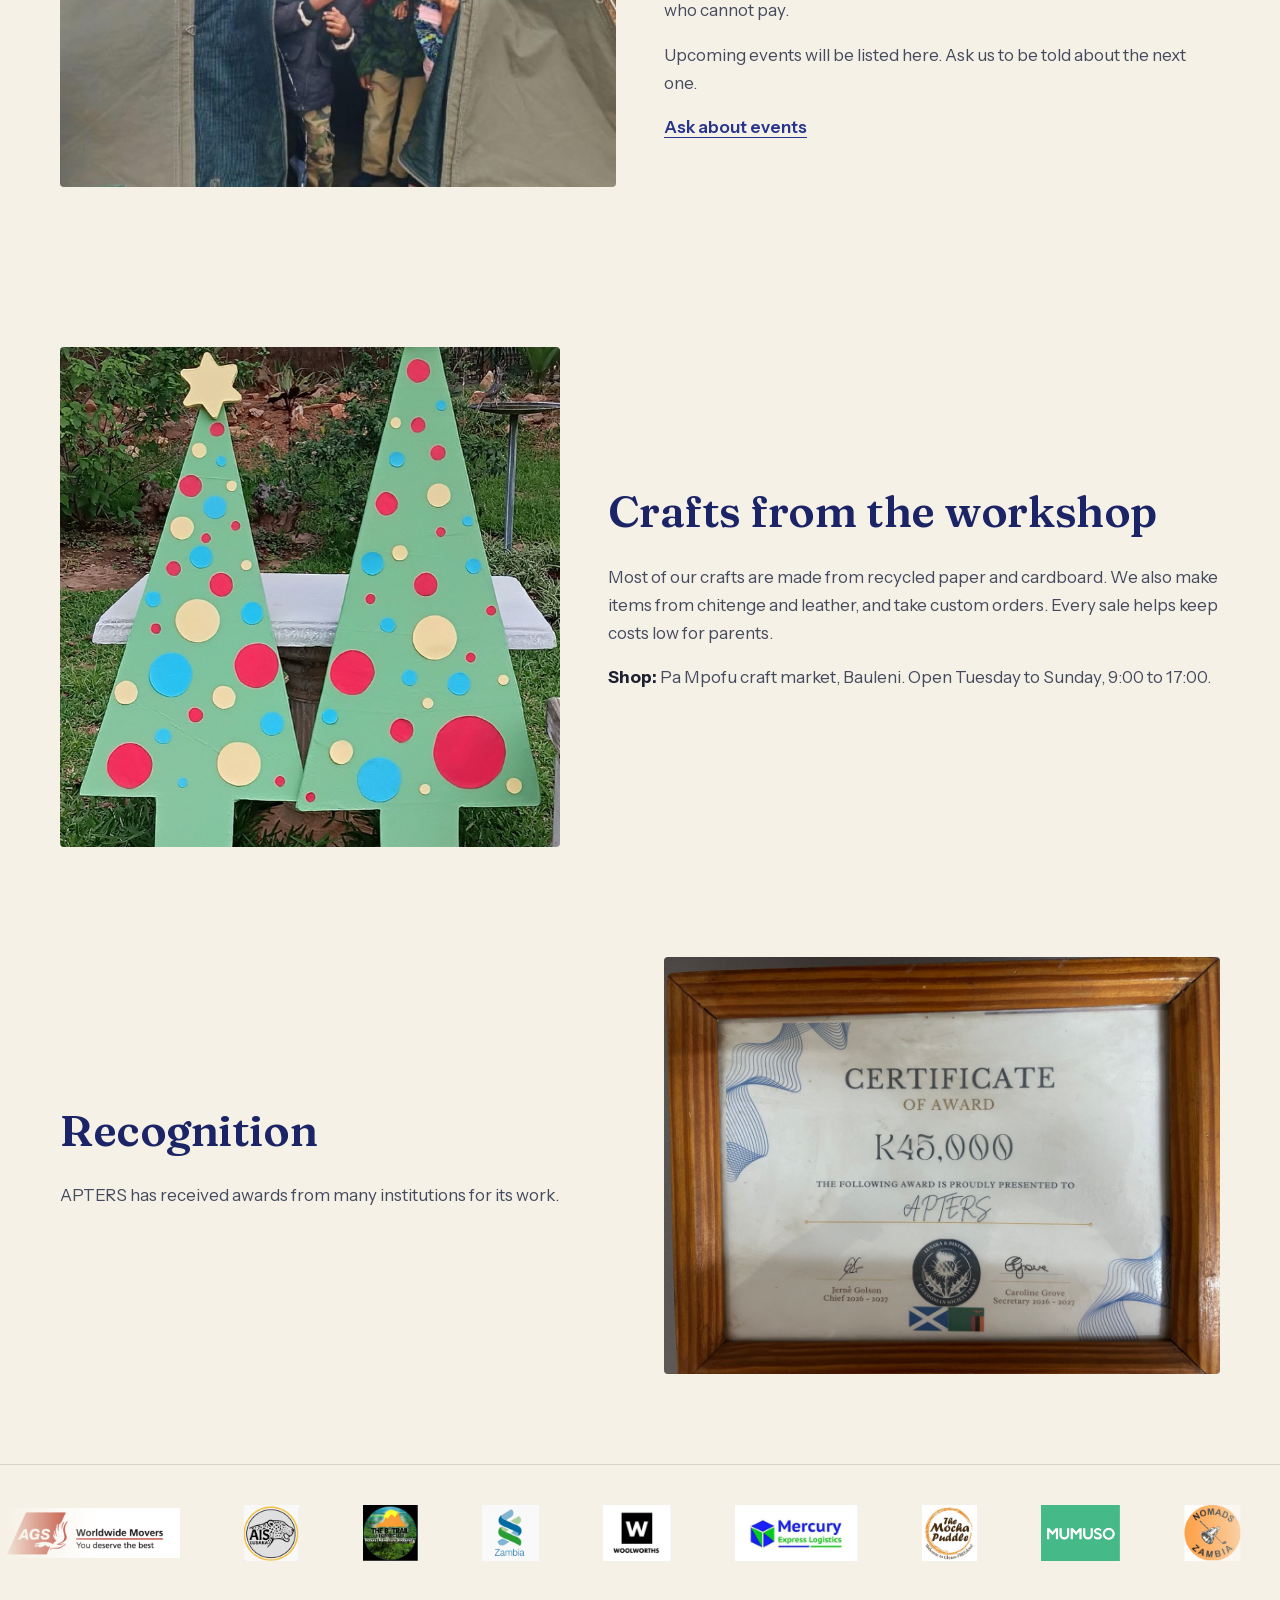
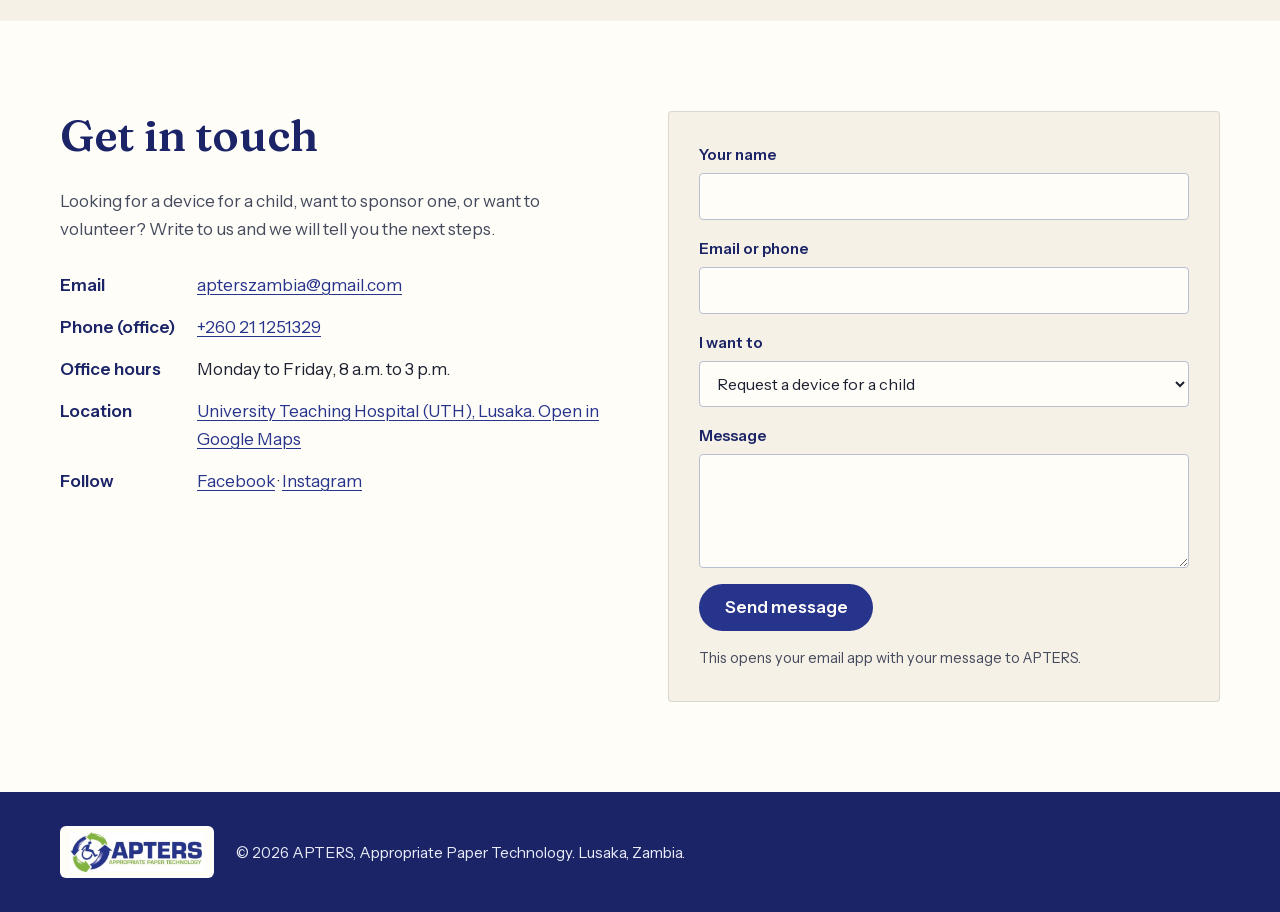
==== commit 3e22ac86: "Redesign: sewn strap and woven label direction; single partner ticker; remove slop Co-Authored-By: C" ====
--- a/index.html
+++ b/index.html
@@ -3,289 +3,105 @@
 <head>
   <meta charset="utf-8">
   <meta name="viewport" content="width=device-width, initial-scale=1">
-  <title>APTERS Zambia – Appropriate Paper Technology</title>
-  <meta name="description" content="APTERS, a Lusaka-based non-profit, makes low-cost mobility and assistive devices for children with disabilities from recycled paper and cardboard.">
+  <title>APTERS Zambia · Appropriate Paper Technology</title>
+  <meta name="description" content="APTERS, a Lusaka non-profit, makes low-cost mobility devices for children with disabilities from recycled paper. Request a device, sponsor one, or help.">
   <link rel="icon" href="assets/img/logo.jpg">
   <link rel="stylesheet" href="assets/css/styles.css">
 </head>
 <body>
 
+<a class="skip" href="#main">Skip to content</a>
+
 <header class="site-header">
-  <div class="container nav-wrap">
-    <a href="#top" class="brand" aria-label="APTERS home">
-      <img src="assets/img/logo.jpg" alt="APTERS – Appropriate Paper Technology" class="brand-logo">
-    </a>
-    <button class="nav-toggle" aria-expanded="false" aria-controls="nav" aria-label="Toggle menu">
-      <span></span><span></span><span></span>
-    </button>
-    <nav id="nav" class="nav">
-      <a href="#about">About</a>
-      <a href="#what-we-do">What we do</a>
-      <a href="#products">Products</a>
+  <div class="wrap bar">
+    <a href="#top" class="brand"><img src="assets/img/logo.jpg" alt="APTERS, Appropriate Paper Technology"></a>
+    <nav class="nav" aria-label="Main">
+      <a href="#devices">Devices</a>
+      <a href="#make">How it's made</a>
       <a href="#team">Team</a>
       <a href="#events">Events</a>
-      <a href="#support" class="btn btn-small">Support us</a>
+      <a href="#contact">Contact</a>
     </nav>
+    <a class="pill" href="#sponsor">Sponsor a device</a>
   </div>
+  <div class="strap" aria-hidden="true"></div>
 </header>
 
-<main id="top">
-
-  <section class="hero">
-    <div class="container hero-grid">
-      <div class="hero-content">
-        <p class="eyebrow">Lusaka, Zambia · Est. 1990</p>
+<main id="main">
+
+  <section class="hero" id="top">
+    <div class="wrap hero-grid">
+      <div class="hero-text">
         <h1>Mobility for every child, made from recycled paper.</h1>
-        <p class="lead">APTERS creates affordable, custom-made chairs, standing frames and walking frames for children with neurological or physical disabilities, while creating paid work for adults with disabilities and mothers of disabled children.</p>
-        <div class="hero-actions">
-          <a href="#support" class="btn">Sponsor a device</a>
-          <a href="#contact" class="btn btn-outline">Get in touch</a>
-        </div>
+        <p class="lead">We measure each child, cut and layer every device by hand, and fit it at our clinic in Lusaka. Most families cannot pay for one. Here is how you can help.</p>
+        <ul class="labels" aria-label="Ways to get involved">
+          <li><a href="#contact"><span>For a child</span> Request a device</a></li>
+          <li><a href="#sponsor"><span>Give</span> Sponsor a device</a></li>
+          <li><a href="#help"><span>Join in</span> Volunteer, donate, host</a></li>
+        </ul>
       </div>
       <figure class="hero-photo">
-        <img src="assets/img/hero-child.jpg" alt="A child seated in an APTERS device, looking at the camera" loading="eager">
+        <img src="assets/img/hero-child.jpg" alt="A child seated in an APTERS device, looking up at the camera" width="1500" height="1000" fetchpriority="high">
       </figure>
     </div>
   </section>
 
-  <section class="stats" aria-label="Key facts">
-    <div class="container stats-grid">
-      <div><strong>1990</strong><span>Founded in Lusaka</span></div>
-      <div><strong>4,000</strong><span>Items made each year</span></div>
-      <div><strong>90%</strong><span>Of parents cannot afford a device</span></div>
-      <div><strong>Weekly</strong><span>Measuring clinic, Wednesdays</span></div>
-    </div>
-  </section>
-
-  <section id="about" class="section">
-    <div class="container split">
-      <div>
-        <p class="eyebrow">About us</p>
-        <h2>Appropriate Paper Technology</h2>
-        <p>APTERS (Appropriate Paper Technology) is a Lusaka-based non-profit organization established in 1990. We create low-cost, custom-made mobility and assistive devices out of recycled paper and cardboard.</p>
-        <p>Our core mission is to provide affordable mobility aids for children with neurological or physical disabilities, such as cerebral palsy, spina bifida or birth injuries, while offering paid employment and economic empowerment to adults with disabilities and mothers of disabled children.</p>
-        <h3>Where we are</h3>
-        <p>Our workshop is at the University Teaching Hospital (UTH) in Lusaka, with an additional craft presence around the Pa Mpofu craft market in Bauleni.</p>
-        <h3>Who we are</h3>
-        <p>Kenneth Habaalu, our Executive Director and founder, is recognised by BBC News as one of Africa's leading disability innovators.</p>
-        <h3>What we use</h3>
-        <p>Recycled paper, cardboard, flour and glue. The result is lightweight, biodegradable equipment.</p>
-      </div>
-      <figure>
-        <img src="assets/img/building.jpg" alt="The APTERS workshop building in Lusaka" loading="lazy">
+  <section class="about wrap" id="about">
+    <div class="about-copy">
+      <h2>Founded in Lusaka in 1990</h2>
+      <p>APTERS (Appropriate Paper Technology) is a non-profit. We make special chairs, standing frames, walking frames, wedges and rollers for children with neurological or physical disabilities, such as cerebral palsy, spina bifida and birth injuries.</p>
+      <p>We also give paid work to adults with disabilities and to mothers of disabled children.</p>
+    </div>
+    <blockquote class="quote">
+      <p>&ldquo;My passion is helping people. I like people with disabilities especially children. I am so passionate because I went through when I was younger.&rdquo;</p>
+      <footer>Kenneth Habaalu, Executive Director and founder</footer>
+    </blockquote>
+    <figure class="about-photo">
+      <img src="assets/img/building.jpg" alt="The APTERS workshop building in Lusaka" loading="lazy" width="1200" height="800">
+    </figure>
+  </section>
+
+  <section class="make" id="make">
+    <div class="wrap">
+      <h2>Each device is measured, cut and sewn by hand</h2>
+      <p class="intro">Every child is measured at our clinic on Wednesdays. The device is built to that measurement, with room to grow.</p>
+      <ol class="stitch-steps">
+        <li><h3>Measure</h3><p>Parents bring the child to our Wednesday clinic. Measurements are taken for each piece of equipment, with removable footrests to allow for growth.</p></li>
+        <li><h3>Cut</h3><p>Measurements are transferred to strong cardboard. A template is cut and glued into the basic shape, then dried, usually in the sun.</p></li>
+        <li><h3>Paste</h3><p>Three layers of recycled white paper and a final layer of brown paper give strength and a smooth surface for painting.</p></li>
+        <li><h3>Paint and strap</h3><p>Devices are painted in APTERS blue. Straps are sewn so the child sits or stands in the best position, and for safety.</p></li>
+        <li><h3>Hand over</h3><p>Parents are shown how to position the child and fasten the straps, then practise under supervision.</p></li>
+      </ol>
+      <figure class="wide-photo">
+        <img src="assets/img/clinic.jpg" alt="A child being fitted for an APTERS device at the clinic" loading="lazy" width="1000" height="1000">
+        <figcaption>At the clinic, every device is fitted to one child.</figcaption>
       </figure>
     </div>
   </section>
 
-  <section id="what-we-do" class="section alt">
-    <div class="container">
-      <p class="eyebrow">What we do</p>
-      <h2>From measurement to hand-over</h2>
-      <div class="steps">
-        <article class="step">
-          <span class="step-num">1</span>
-          <h3>Measuring</h3>
-          <p>Every child is measured for their chair, standing frame or walking frame at our clinic, held each Wednesday. We allow for growth by adding to measurements and fitting removable footrests that are taken away as the child grows.</p>
-        </article>
-        <article class="step">
-          <span class="step-num">2</span>
-          <h3>Cutting</h3>
-          <p>Measurements are transferred to strong cardboard board. A template is cut and glued together to form the basic shape, then dried, usually outside in the sun.</p>
-        </article>
-        <article class="step">
-          <span class="step-num">3</span>
-          <h3>Pasting</h3>
-          <p>Three layers of recycled white paper, followed by a final layer of brown paper, add strength and leave a smooth surface for painting.</p>
-        </article>
-        <article class="step">
-          <span class="step-num">4</span>
-          <h3>Painting</h3>
-          <p>Equipment is painted in APTERS standard blue. Special colours and decoration are possible on request.</p>
-        </article>
-        <article class="step">
-          <span class="step-num">5</span>
-          <h3>Straps and hand-over</h3>
-          <p>Children are strapped in for the best position and safety. Parents are taught how to position the child and fasten the straps, then practise under supervision before going home.</p>
-        </article>
-      </div>
-      <figure class="wide">
-        <img src="assets/img/clinic.jpg" alt="A child being fitted for an APTERS device at the clinic" loading="lazy">
-        <figcaption>Clinic day: every device is fitted to the individual child.</figcaption>
-      </figure>
-    </div>
-  </section>
-
-  <section id="products" class="section">
-    <div class="container">
-      <p class="eyebrow">Products &amp; services</p>
-      <h2>What we make</h2>
-      <div class="cards">
-        <article class="card">
-          <h3>Mobility aids</h3>
-          <p>Special chairs, standing frames and walking frames. Chairs and standing frames are the most in demand.</p>
-          <a href="#support" class="text-link">Sponsor one →</a>
-        </article>
-        <article class="card">
-          <h3>Therapy support</h3>
-          <p>Wedges and rollers for therapy exercises.</p>
-          <a href="#support" class="text-link">Sponsor one →</a>
-        </article>
-        <article class="card">
-          <h3>Crafts &amp; fundraising</h3>
-          <p>Handmade items such as laptop covers and crafts. Every purchase helps subsidise units for families in need.</p>
-          <a href="#crafts" class="text-link">See the crafts →</a>
-        </article>
-      </div>
-      <p class="note">Need the device list for a child, a size guide or a price list? <a href="#contact">Contact us</a>.</p>
-    </div>
-  </section>
-
-  <section id="crafts" class="section alt">
-    <div class="container split reverse">
-      <figure>
-        <img src="assets/img/crafts.jpg" alt="Handmade paper crafts made by APTERS" loading="lazy">
-      </figure>
-      <div>
-        <p class="eyebrow">Crafts &amp; shop</p>
-        <h2>Shop handmade, support a child</h2>
-        <p>Our paper crafts are made by the same team that builds the mobility devices. Proceeds help subsidise equipment for families who cannot pay.</p>
-        <a href="#contact" class="btn">Ask about crafts</a>
-      </div>
-    </div>
-  </section>
-
-  <section id="team" class="section alt">
-    <div class="container">
-      <p class="eyebrow">Our team</p>
-      <h2>The people behind APTERS</h2>
-      <p class="intro-dark">Our team makes every device by hand, from cutting and pasting to painting and hand-over.</p>
-      <div class="people">
-        <article class="person">
-          <img src="assets/img/team/kenneth.jpg" alt="Kenneth Habaalu" loading="lazy">
-          <h3>Kenneth Habaalu</h3>
-          <p class="role">Executive Director and founder</p>
-          <p>Founded APTERS. Recognised by BBC News as one of Africa's leading disability innovators. Often teaches in schools about disability and inclusion.</p>
-        </article>
-        <article class="person">
-          <img src="assets/img/team/karen.jpg" alt="Karen Edwards-Jellis" loading="lazy">
-          <h3>Karen Edwards-Jellis</h3>
-          <p class="role">Chairperson, APTERS Support Group</p>
-          <p>A former occupational therapist. Gives advice on disabilities, helps with administration and banking, and organises fundraising and craft markets.</p>
-        </article>
-        <article class="person">
-          <img src="assets/img/team/darius.jpg" alt="Darius" loading="lazy">
-          <h3>Darius</h3>
-          <p class="role">Deputy Director</p>
-          <p>Creates crafts and special devices, checks the quality and safety of every device before it is issued, and talks with parents about their contribution.</p>
-        </article>
-        <article class="person">
-          <img src="assets/img/team/steve.jpg" alt="Steve" loading="lazy">
-          <h3>Steve</h3>
-          <p class="role">Production coordinator and website</p>
-          <p>Coordinates every step of production and supports Kenneth and Karen with administration. Looks after this website.</p>
-        </article>
-        <article class="person">
-          <img src="assets/img/team/hope.jpg" alt="Hope" loading="lazy">
-          <h3>Hope</h3>
-          <p class="role">Seamstress and cook</p>
-          <p>Sews the straps for devices and makes textile crafts for the shop and craft markets. Also cooks for the team.</p>
-        </article>
-        <article class="person">
-          <img src="assets/img/team/edith.jpg" alt="Edith" loading="lazy">
-          <h3>Edith</h3>
-          <p class="role">Covering and painting</p>
-          <p>Covers devices with paper and paints them. Makes crafts such as piggy banks and toy boxes.</p>
-        </article>
-        <article class="person">
-          <img src="assets/img/team/levy.jpg" alt="Levy" loading="lazy">
-          <h3>Levy</h3>
-          <p class="role">Pasting and painting</p>
-          <p>Does the pasting and paints devices and crafts. Makes rugs and doormats that are sold at craft markets.</p>
-        </article>
-        <article class="person">
-          <img src="assets/img/team/luka.jpg" alt="Luka" loading="lazy">
-          <h3>Luka</h3>
-          <p class="role">Cutting and design</p>
-          <p>The youngest of the team. Cuts the cardboard templates and sometimes designs new pieces.</p>
-        </article>
-        <article class="person">
-          <img src="assets/img/team/patrick.jpg" alt="Patrick" loading="lazy">
-          <h3>Patrick</h3>
-          <p class="role">Glue, pasting and covering</p>
-          <p>Prepares and cooks the glue, then pastes and covers items with white and brown paper.</p>
-        </article>
-        <article class="person">
-          <img src="assets/img/team/ben.jpg" alt="Ben" loading="lazy">
-          <h3>Ben</h3>
-          <p class="role">Covering and painting</p>
-          <p>Covers items with white and brown paper and paints them.</p>
-        </article>
-        <article class="person">
-          <img src="assets/img/team/twambo.jpg" alt="Twambo" loading="lazy">
-          <h3>Twambo</h3>
-          <p class="role">Pasting</p>
-          <p>Puts the white and brown paper layers together on the devices.</p>
-        </article>
-        <article class="person">
-          <img src="assets/img/team/thomas.jpg" alt="Thomas" loading="lazy">
-          <h3>Thomas</h3>
-          <p class="role">Painting, transport and markets</p>
-          <p>Paints devices, helps with transport and sets up APTERS stands at craft markets. A musician and singer.</p>
-        </article>
-      </div>
-    </div>
-  </section>
-
-  <section id="events" class="section alt">
-    <div class="container split">
-      <figure>
-        <img src="assets/img/events.jpg" alt="Children taking part in a bush skills adventure day" loading="lazy">
-      </figure>
-      <div>
-        <p class="eyebrow">Events &amp; education</p>
-        <h2>Learning, play and community</h2>
-        <p>We run events for children and adults: bush skills days, mountain-biking in the bush, and children's treasure hunts for occasions such as Easter and Halloween. We also run fundraising quiz nights.</p>
-        <p>Our director, Kenneth Habaalu, visits schools to talk about disability and inclusion. Our team has also trained people from partner organisations to measure and fit devices, so families far from Lusaka do not need to travel for measurements.</p>
-        <p>Would you like APTERS to present its work to your school, organisation or community? <a href="#contact" class="text-link">Contact us</a>.</p>
-      </div>
-    </div>
-  </section>
-
-  <section id="support" class="section support">
-    <div class="container">
-      <p class="eyebrow">Support us</p>
-      <h2>Sponsor a device for a child</h2>
-      <p class="intro">90% of parents cannot afford the device their child needs. Your sponsorship pays for one. Each donor receives a certificate with the child's name.</p>
-      <div class="cards prices">
-        <article class="card price">
-          <h3>Special chair</h3>
-          <p class="amount">KW 850</p>
-          <p>The most needed device.</p>
-        </article>
-        <article class="card price">
-          <h3>Standing frame</h3>
-          <p class="amount">KW 1,200</p>
-        </article>
-        <article class="card price">
-          <h3>Walking frame</h3>
-          <p class="amount">KW 1,750</p>
-        </article>
-        <article class="card price">
-          <h3>Therapy wedge</h3>
-          <p class="amount">KW 1,500</p>
-        </article>
-        <article class="card price">
-          <h3>Therapy roller</h3>
-          <p class="amount">KW 1,500</p>
-        </article>
-      </div>
-      <div class="support-ways">
-        <div><h3>Donate materials</h3><p>Used A4 paper, cardboard boxes, old newspapers, shredded paper, clothing and bedding for babies, children and women, and paint, glue and flour.</p></div>
-        <div><h3>Volunteer</h3><p>Help at our clinics and craft markets, make or decorate devices and crafts, collect donations, or support our IT needs.</p></div>
-        <div><h3>Fundraise</h3><p>Organise a treasure hunt, quiz night, book sale, sponsored walk, braai or tea party in support of APTERS.</p></div>
-        <div><h3>Give a donation</h3><p>Use our bank details below or contact us.</p></div>
-      </div>
-      <div class="bank">
+  <section class="devices" id="devices">
+    <div class="wrap">
+      <h2>Devices and what they cost</h2>
+      <p class="intro">About 90% of families cannot pay for the device their child needs. A sponsor pays for one device for one named child.</p>
+      <ul class="tags">
+        <li class="tag"><h3>Special chair</h3><p>The most needed device.</p><span class="price">KW 850</span></li>
+        <li class="tag"><h3>Standing frame</h3><p>For standing practice and support.</p><span class="price">KW 1,200</span></li>
+        <li class="tag"><h3>Walking frame</h3><p>Support for walking.</p><span class="price">KW 1,750</span></li>
+        <li class="tag"><h3>Therapy wedge</h3><p>For exercises at home and in therapy.</p><span class="price">KW 1,500</span></li>
+        <li class="tag"><h3>Therapy roller</h3><p>For exercises at home and in therapy.</p><span class="price">KW 1,500</span></li>
+      </ul>
+      <p class="note">Each sponsor receives a certificate with the child's name.</p>
+    </div>
+  </section>
+
+  <section class="sponsor" id="sponsor">
+    <div class="wrap sponsor-grid">
+      <div>
+        <h2>Sponsor a device</h2>
+        <p>Choose a device above and send a message, or make a bank transfer. We will confirm your sponsorship and send your certificate.</p>
+        <a class="pill big" href="#contact">Get in touch to sponsor</a>
+      </div>
+      <div class="kraft">
         <h3>Bank details</h3>
         <dl>
           <dt>Bank</dt><dd>Standard Chartered Bank, Lusaka main branch</dd>
@@ -294,105 +110,158 @@
           <dt>Branch code</dt><dd>060017</dd>
           <dt>Swift code</dt><dd>SCBLZMLX</dd>
         </dl>
-        <p class="bank-address">Standard Chartered House, Stand 4642, corner of Mwaimwena Road and Addis Ababa Drive, P.O. Box 32238, Lusaka, Zambia</p>
-      </div>
-    </div>
-  </section>
-
-  <section id="awards" class="section">
-    <div class="container split">
-      <div>
-        <p class="eyebrow">Recognition</p>
-        <h2>Awards</h2>
-        <p>APTERS has received many awards from various institutions for its work.</p>
-      </div>
+        <p class="small">Standard Chartered House, Stand 4642, corner of Mwaimwena Road and Addis Ababa Drive, P.O. Box 32238, Lusaka, Zambia</p>
+      </div>
+    </div>
+  </section>
+
+  <section class="help" id="help">
+    <div class="wrap">
+      <h2>Other ways to help</h2>
+      <div class="help-grid">
+        <div>
+          <h3>Donate materials</h3>
+          <p>Used A4 paper, cardboard boxes, old newspapers, shredded paper, clothing and bedding for babies, children and women, paint, glue sticks, flour and foam.</p>
+        </div>
+        <div>
+          <h3>Volunteer</h3>
+          <p>Help at clinics and craft markets, make or decorate devices and crafts, collect donations, or support our IT.</p>
+        </div>
+        <div>
+          <h3>Host an event</h3>
+          <p>Treasure hunts, quiz nights, book sales, sponsored walks, braais and tea parties all raise money for families who cannot pay.</p>
+        </div>
+        <div>
+          <h3>Learn with us</h3>
+          <p>Kenneth visits schools to talk about disability and inclusion. Ask us to present our work to your school, company or community.</p>
+        </div>
+      </div>
+    </div>
+  </section>
+
+  <section class="team" id="team">
+    <div class="wrap">
+      <h2>The people who make the devices</h2>
+      <div class="team-grid">
+        <figure><img src="assets/img/team/kenneth.jpg" alt="Kenneth Habaalu" loading="lazy" width="600" height="600"><figcaption><strong>Kenneth Habaalu</strong>Executive Director and founder. Recognised by BBC News as one of Africa's leading disability innovators.</figcaption></figure>
+        <figure><img src="assets/img/team/karen.jpg" alt="Karen Edwards-Jellis" loading="lazy" width="600" height="600"><figcaption><strong>Karen Edwards-Jellis</strong>Chairperson, APTERS Support Group. A former occupational therapist who helps with administration, banking and craft markets.</figcaption></figure>
+        <figure><img src="assets/img/team/darius.jpg" alt="Darius" loading="lazy" width="600" height="600"><figcaption><strong>Darius</strong>Deputy Director. Checks the quality and safety of every device before it is issued.</figcaption></figure>
+        <figure><img src="assets/img/team/steve.jpg" alt="Steve" loading="lazy" width="600" height="600"><figcaption><strong>Steve</strong>Coordinates production and supports Kenneth and Karen. Looks after this website.</figcaption></figure>
+        <figure><img src="assets/img/team/hope.jpg" alt="Hope" loading="lazy" width="600" height="600"><figcaption><strong>Hope</strong>Seamstress. Sews the straps for every device and makes textile crafts.</figcaption></figure>
+        <figure><img src="assets/img/team/edith.jpg" alt="Edith" loading="lazy" width="600" height="600"><figcaption><strong>Edith</strong>Covers devices with paper and paints them. Makes piggy banks and toy boxes.</figcaption></figure>
+        <figure><img src="assets/img/team/levy.jpg" alt="Levy" loading="lazy" width="600" height="600"><figcaption><strong>Levy</strong>Pastes and paints devices. Makes rugs and doormats for craft markets.</figcaption></figure>
+        <figure><img src="assets/img/team/luka.jpg" alt="Luka" loading="lazy" width="600" height="600"><figcaption><strong>Luka</strong>Cuts the cardboard templates and sometimes designs new pieces.</figcaption></figure>
+        <figure><img src="assets/img/team/patrick.jpg" alt="Patrick" loading="lazy" width="600" height="600"><figcaption><strong>Patrick</strong>Prepares the glue and covers items with paper.</figcaption></figure>
+        <figure><img src="assets/img/team/ben.jpg" alt="Ben" loading="lazy" width="600" height="600"><figcaption><strong>Ben</strong>Covers items with white and brown paper and paints them.</figcaption></figure>
+        <figure><img src="assets/img/team/twambo.jpg" alt="Twambo" loading="lazy" width="600" height="600"><figcaption><strong>Twambo</strong>Puts the paper layers together on the devices.</figcaption></figure>
+        <figure><img src="assets/img/team/thomas.jpg" alt="Thomas" loading="lazy" width="600" height="600"><figcaption><strong>Thomas</strong>Paints devices and sets up our stands at craft markets.</figcaption></figure>
+      </div>
+    </div>
+  </section>
+
+  <section class="events" id="events">
+    <div class="wrap events-grid">
       <figure>
-        <img src="assets/img/awards.jpg" alt="APTERS receiving an award" loading="lazy">
+        <img src="assets/img/events.jpg" alt="Children taking part in an APTERS bush skills day" loading="lazy" width="900" height="700">
       </figure>
-    </div>
-  </section>
-
-  <section class="section partners">
-    <div class="container">
-      <p class="eyebrow">Partners &amp; friends</p>
-      <p>We thank all our partners and friends for their interest and support.</p>
-    </div>
-      <div class="carousel" tabindex="0" aria-label="Partners and friends, scrolls automatically">
-        <ul class="track">
-          <li class="logo-tile"><img src="assets/img/partners/ags-capital.png" alt="AGS Capital" loading="lazy"></li>
-          <li class="logo-tile"><img src="assets/img/partners/american-international-school.png" alt="American International School in Lusaka" loading="lazy"></li>
-          <li class="logo-tile"><img src="assets/img/partners/eight-trail-hiking-club.png" alt="Eight Trail Hiking Club" loading="lazy"></li>
-          <li class="logo-tile"><img src="assets/img/partners/standard-chartered.png" alt="Standard Chartered Bank" loading="lazy"></li>
-          <li class="logo-tile"><img src="assets/img/partners/woolworths.png" alt="Woolworths Kabulonga" loading="lazy"></li>
-          <li class="logo-tile"><img src="assets/img/partners/mercury-couriers.png" alt="Mercury Couriers" loading="lazy"></li>
-          <li class="logo-tile"><img src="assets/img/partners/mocha-puddle.png" alt="Mocha Puddle" loading="lazy"></li>
-          <li class="logo-tile"><img src="assets/img/partners/mumoso.png" alt="Mumoso" loading="lazy"></li>
-          <li class="logo-tile"><img src="assets/img/partners/nomads-zambia.png" alt="Nomads Zambia" loading="lazy"></li>
-          <li class="logo-tile"><img src="assets/img/partners/pick-n-pay.png" alt="Pick &#x27;n&#x27; Pay" loading="lazy"></li>
-          <li class="logo-tile"><img src="assets/img/partners/pro-flight.png" alt="Pro Flight" loading="lazy"></li>
-          <li class="logo-tile"><img src="assets/img/partners/ses-bonn.png" alt="SES Bonn, Germany" loading="lazy"></li>
-          <li class="logo-tile"><img src="assets/img/partners/yalelo.png" alt="Yalelo" loading="lazy"></li>
-          <li class="logo-tile"><img src="assets/img/partners/zambian-society-trust.png" alt="Zambian Society Trust" loading="lazy"></li>
-          <li class="logo-tile"><img src="assets/img/partners/bread-for-the-world.png" alt="Bread for the world" loading="lazy"></li>
-          <li class="logo-tile"><img src="assets/img/partners/jica.png" alt="JICA" loading="lazy"></li>
-        </ul>
-        <ul class="track" aria-hidden="true">
-          <li class="logo-tile"><img src="assets/img/partners/ags-capital.png" alt="AGS Capital" loading="lazy"></li>
-          <li class="logo-tile"><img src="assets/img/partners/american-international-school.png" alt="American International School in Lusaka" loading="lazy"></li>
-          <li class="logo-tile"><img src="assets/img/partners/eight-trail-hiking-club.png" alt="Eight Trail Hiking Club" loading="lazy"></li>
-          <li class="logo-tile"><img src="assets/img/partners/standard-chartered.png" alt="Standard Chartered Bank" loading="lazy"></li>
-          <li class="logo-tile"><img src="assets/img/partners/woolworths.png" alt="Woolworths Kabulonga" loading="lazy"></li>
-          <li class="logo-tile"><img src="assets/img/partners/mercury-couriers.png" alt="Mercury Couriers" loading="lazy"></li>
-          <li class="logo-tile"><img src="assets/img/partners/mocha-puddle.png" alt="Mocha Puddle" loading="lazy"></li>
-          <li class="logo-tile"><img src="assets/img/partners/mumoso.png" alt="Mumoso" loading="lazy"></li>
-          <li class="logo-tile"><img src="assets/img/partners/nomads-zambia.png" alt="Nomads Zambia" loading="lazy"></li>
-          <li class="logo-tile"><img src="assets/img/partners/pick-n-pay.png" alt="Pick &#x27;n&#x27; Pay" loading="lazy"></li>
-          <li class="logo-tile"><img src="assets/img/partners/pro-flight.png" alt="Pro Flight" loading="lazy"></li>
-          <li class="logo-tile"><img src="assets/img/partners/ses-bonn.png" alt="SES Bonn, Germany" loading="lazy"></li>
-          <li class="logo-tile"><img src="assets/img/partners/yalelo.png" alt="Yalelo" loading="lazy"></li>
-          <li class="logo-tile"><img src="assets/img/partners/zambian-society-trust.png" alt="Zambian Society Trust" loading="lazy"></li>
-          <li class="logo-tile"><img src="assets/img/partners/bread-for-the-world.png" alt="Bread for the world" loading="lazy"></li>
-          <li class="logo-tile"><img src="assets/img/partners/jica.png" alt="JICA" loading="lazy"></li>
-        </ul>
-      </div>
-  </section>
-
-  <section id="contact" class="section alt">
-    <div class="container contact-grid">
-      <div>
-        <p class="eyebrow">Contact &amp; connect</p>
+      <div>
+        <h2>Events for children and families</h2>
+        <p>Bush skills days for children, mountain-biking in the bush, treasure hunts at Easter and Halloween, and quiz nights that raise money for families who cannot pay.</p>
+        <p>Upcoming events will be listed here. Ask us to be told about the next one.</p>
+        <a class="text-link" href="#contact">Ask about events</a>
+      </div>
+    </div>
+  </section>
+
+  <section class="shop" id="shop">
+    <div class="wrap shop-grid">
+      <figure><img src="assets/img/crafts.jpg" alt="Handmade paper crafts made by APTERS" loading="lazy" width="1000" height="1000"></figure>
+      <div>
+        <h2>Crafts from the workshop</h2>
+        <p>Most of our crafts are made from recycled paper and cardboard. We also make items from chitenge and leather, and take custom orders. Every sale helps keep costs low for parents.</p>
+        <p><strong>Shop:</strong> Pa Mpofu craft market, Bauleni. Open Tuesday to Sunday, 9:00 to 17:00.</p>
+      </div>
+    </div>
+  </section>
+
+  <section class="recognition wrap">
+    <div>
+      <h2>Recognition</h2>
+      <p>APTERS has received awards from many institutions for its work.</p>
+    </div>
+    <figure><img src="assets/img/awards.jpg" alt="An award certificate presented to APTERS" loading="lazy" width="1200" height="900"></figure>
+  </section>
+
+  <section class="partners" aria-labelledby="partners-title">
+    <h2 id="partners-title" class="visually-hidden">Partners and friends</h2>
+    <div class="ticker" tabindex="0" aria-label="Partners and friends, scrolling">
+      <ul class="ticker-track">
+        <li><img src="assets/img/partners/ags-capital.png" alt="AGS Capital" loading="lazy"></li>
+        <li><img src="assets/img/partners/american-international-school.png" alt="American International School in Lusaka" loading="lazy"></li>
+        <li><img src="assets/img/partners/eight-trail-hiking-club.png" alt="Eight Trail Hiking Club" loading="lazy"></li>
+        <li><img src="assets/img/partners/standard-chartered.png" alt="Standard Chartered Bank" loading="lazy"></li>
+        <li><img src="assets/img/partners/woolworths.png" alt="Woolworths Kabulonga" loading="lazy"></li>
+        <li><img src="assets/img/partners/mercury-couriers.png" alt="Mercury Couriers" loading="lazy"></li>
+        <li><img src="assets/img/partners/mocha-puddle.png" alt="Mocha Puddle" loading="lazy"></li>
+        <li><img src="assets/img/partners/mumoso.png" alt="Mumoso" loading="lazy"></li>
+        <li><img src="assets/img/partners/nomads-zambia.png" alt="Nomads Zambia" loading="lazy"></li>
+        <li><img src="assets/img/partners/pick-n-pay.png" alt="Pick n Pay" loading="lazy"></li>
+        <li><img src="assets/img/partners/pro-flight.png" alt="Pro Flight" loading="lazy"></li>
+        <li><img src="assets/img/partners/ses-bonn.png" alt="SES Bonn" loading="lazy"></li>
+        <li><img src="assets/img/partners/yalelo.png" alt="Yalelo" loading="lazy"></li>
+        <li><img src="assets/img/partners/zambian-society-trust.png" alt="Zambian Society Trust" loading="lazy"></li>
+        <li><img src="assets/img/partners/bread-for-the-world.png" alt="Bread for the World" loading="lazy"></li>
+        <li><img src="assets/img/partners/jica.png" alt="JICA" loading="lazy"></li>
+      </ul>
+      <ul class="ticker-track" aria-hidden="true">
+        <li><img src="assets/img/partners/ags-capital.png" alt="" loading="lazy"></li>
+        <li><img src="assets/img/partners/american-international-school.png" alt="" loading="lazy"></li>
+        <li><img src="assets/img/partners/eight-trail-hiking-club.png" alt="" loading="lazy"></li>
+        <li><img src="assets/img/partners/standard-chartered.png" alt="" loading="lazy"></li>
+        <li><img src="assets/img/partners/woolworths.png" alt="" loading="lazy"></li>
+        <li><img src="assets/img/partners/mercury-couriers.png" alt="" loading="lazy"></li>
+        <li><img src="assets/img/partners/mocha-puddle.png" alt="" loading="lazy"></li>
+        <li><img src="assets/img/partners/mumoso.png" alt="" loading="lazy"></li>
+        <li><img src="assets/img/partners/nomads-zambia.png" alt="" loading="lazy"></li>
+        <li><img src="assets/img/partners/pick-n-pay.png" alt="" loading="lazy"></li>
+        <li><img src="assets/img/partners/pro-flight.png" alt="" loading="lazy"></li>
+        <li><img src="assets/img/partners/ses-bonn.png" alt="" loading="lazy"></li>
+        <li><img src="assets/img/partners/yalelo.png" alt="" loading="lazy"></li>
+        <li><img src="assets/img/partners/zambian-society-trust.png" alt="" loading="lazy"></li>
+        <li><img src="assets/img/partners/bread-for-the-world.png" alt="" loading="lazy"></li>
+        <li><img src="assets/img/partners/jica.png" alt="" loading="lazy"></li>
+      </ul>
+    </div>
+  </section>
+
+  <section class="contact" id="contact">
+    <div class="wrap contact-grid">
+      <div>
         <h2>Get in touch</h2>
-        <p>Looking for a device for a child, want to donate materials, or want to volunteer or collaborate? Let us know and we will share the right next steps.</p>
-        <ul class="contact-list">
-          <li><strong>Email:</strong> <a href="mailto:apterszambia@gmail.com">apterszambia@gmail.com</a></li>
-          <li><strong>Phone (office):</strong> <a href="tel:+260211251329">+260 21 1251329</a></li>
-          <li><strong>Hours:</strong> Monday to Friday, 8 a.m. to 3 p.m.</li>
-          <li><strong>Location:</strong> University Teaching Hospital (UTH), Lusaka</li>
-        </ul>
-        <a class="map-link" href="https://www.google.com/maps/place/APTERS+Zambia/@-15.4299174,28.3141652,224m/data=!3m1!1e3!4m6!3m5!1s0x19408deb4c5b8735:0x18ee2fd83a4ac53e!8m2!3d-15.4299063!4d28.3144136!16s%2Fg%2F11p11t4t6_?entry=ttu" target="_blank" rel="noopener">
-          <span class="map-pin" aria-hidden="true">📍</span>
-          <span><strong>Find us on Google Maps</strong><br>University Teaching Hospital (UTH), Lusaka</span>
-        </a>
-        <div class="social">
-          <a href="https://www.facebook.com/Apterszambia/" target="_blank" rel="noopener" aria-label="APTERS on Facebook">Facebook</a>
-          <a href="https://www.instagram.com/apterszambia/" target="_blank" rel="noopener" aria-label="APTERS on Instagram">Instagram</a>
-        </div>
-      </div>
-      <form class="contact-form" action="mailto:apterszambia@gmail.com" method="post" enctype="text/plain">
-        <label>Name <input type="text" name="name" required autocomplete="name"></label>
-        <label>Email or phone <input type="text" name="contact" required></label>
-        <label>I am interested in
+        <p>Looking for a device for a child, want to sponsor one, or want to volunteer? Write to us and we will tell you the next steps.</p>
+        <dl class="details">
+          <dt>Email</dt><dd><a href="mailto:apterszambia@gmail.com">apterszambia@gmail.com</a></dd>
+          <dt>Phone (office)</dt><dd><a href="tel:+260211251329">+260 21 1251329</a></dd>
+          <dt>Office hours</dt><dd>Monday to Friday, 8 a.m. to 3 p.m.</dd>
+          <dt>Location</dt><dd><a href="https://www.google.com/maps/place/APTERS+Zambia/@-15.4299174,28.3141652,224m/data=!3m1!1e3!4m6!3m5!1s0x19408deb4c5b8735:0x18ee2fd83a4ac53e!8m2!3d-15.4299063!4d28.3144136!16s%2Fg%2F11p11t4t6_?entry=ttu" target="_blank" rel="noopener">University Teaching Hospital (UTH), Lusaka. Open in Google Maps</a></dd>
+          <dt>Follow</dt><dd><a href="https://www.facebook.com/Apterszambia/" target="_blank" rel="noopener">Facebook</a> · <a href="https://www.instagram.com/apterszambia/" target="_blank" rel="noopener">Instagram</a></dd>
+        </dl>
+      </div>
+      <form class="form" action="mailto:apterszambia@gmail.com" method="post" enctype="text/plain">
+        <label>Your name <input name="name" type="text" required autocomplete="name"></label>
+        <label>Email or phone <input name="contact" type="text" required></label>
+        <label>I want to
           <select name="interest">
-            <option>Sponsoring a device</option>
-            <option>Getting a device for a child</option>
-            <option>Donating materials</option>
-            <option>Volunteering</option>
-            <option>Other</option>
+            <option>Request a device for a child</option>
+            <option>Sponsor a device</option>
+            <option>Donate materials</option>
+            <option>Volunteer</option>
+            <option>Something else</option>
           </select>
         </label>
         <label>Message <textarea name="message" rows="4"></textarea></label>
-        <button type="submit" class="btn">Send message</button>
-        <p class="form-note">Sending opens your email app with your message addressed to APTERS.</p>
+        <button class="pill big" type="submit">Send message</button>
+        <p class="small">This opens your email app with your message to APTERS.</p>
       </form>
     </div>
   </section>
@@ -400,8 +269,8 @@
 </main>
 
 <footer class="site-footer">
-  <div class="container footer-wrap">
-    <img src="assets/img/logo.jpg" alt="APTERS" class="footer-logo">
+  <div class="wrap foot">
+    <img src="assets/img/logo.jpg" alt="APTERS" class="foot-logo">
     <p>© <span id="year"></span> APTERS, Appropriate Paper Technology. Lusaka, Zambia.</p>
   </div>
 </footer>
--- a/assets/css/styles.css
+++ b/assets/css/styles.css
@@ -1,257 +1,223 @@
+/* APTERS · Sewn Strap & Woven Label
+   Fonts: Fraunces (display), Instrument Sans (text). Both self-hosted in assets/fonts. */
+
+@font-face { font-family: "Fraunces"; font-style: normal; font-weight: 100 900; font-display: swap; src: url("../fonts/fraunces-latin.woff2") format("woff2"); unicode-range: U+0000-00FF, U+0131, U+0152-0153, U+02BB-02BC, U+02C6, U+02DA, U+02DC, U+2000-206F, U+20AC, U+2122, U+2212; }
+@font-face { font-family: "Instrument Sans"; font-style: normal; font-weight: 400 700; font-display: swap; src: url("../fonts/instrument-sans-latin.woff2") format("woff2"); unicode-range: U+0000-00FF, U+0131, U+0152-0153, U+02BB-02BC, U+02C6, U+02DA, U+02DC, U+2000-206F, U+20AC, U+2122, U+2212; }
+
 :root {
+  --cream: #f6f1e6;
+  --paper: #fffdf8;
+  --kraft: #e7d9bd;
+  --ink: #1d2030;
+  --ink-soft: #454b5e;
   --blue: #27348b;
-  --blue-dark: #1b2466;
+  --blue-deep: #1b2466;
   --green: #7ab03f;
-  --green-dark: #5d8a2a;
-  --ink: #1f2330;
-  --muted: #5b6070;
-  --bg: #ffffff;
-  --bg-alt: #f4f7fb;
-  --line: #e2e7f0;
-  --radius: 14px;
-  --shadow: 0 6px 24px rgba(27, 36, 102, 0.08);
+  --green-deep: #3f6a1c;
+  --thread: #fffdf8;
+  --focus: #c8581e;
+  --serif: "Fraunces", Georgia, "Times New Roman", serif;
+  --sans: "Instrument Sans", system-ui, -apple-system, "Segoe UI", Roboto, Arial, sans-serif;
 }
 
 * { box-sizing: border-box; }
-html { scroll-behavior: smooth; scroll-padding-top: 90px; }
-body {
-  margin: 0;
-  font-family: system-ui, -apple-system, "Segoe UI", Roboto, "Helvetica Neue", Arial, sans-serif;
-  color: var(--ink);
-  background: var(--bg);
-  line-height: 1.65;
-  font-size: 17px;
-}
-img { max-width: 100%; height: auto; display: block; }
+html { scroll-behavior: smooth; scroll-padding-top: 110px; }
+body { margin: 0; background: var(--cream); color: var(--ink); font: 400 1.0625rem/1.65 var(--sans); -webkit-font-smoothing: antialiased; }
+img { display: block; max-width: 100%; height: auto; }
 figure { margin: 0; }
-figcaption { font-size: 0.9rem; color: var(--muted); margin-top: 0.6rem; }
-a { color: var(--blue); }
-
-h1, h2, h3 { line-height: 1.2; color: var(--blue-dark); margin: 0 0 0.6rem; }
-h1 { font-size: clamp(2.1rem, 5vw, 3.6rem); }
-h2 { font-size: clamp(1.7rem, 3.5vw, 2.4rem); }
-h3 { font-size: 1.25rem; }
-p { margin: 0 0 1rem; }
-
-.container { width: min(1120px, calc(100% - 32px)); margin: 0 auto; }
-
-.eyebrow {
-  text-transform: uppercase;
-  letter-spacing: 0.12em;
-  font-size: 0.8rem;
-  font-weight: 700;
-  color: var(--green-dark);
-  margin-bottom: 0.5rem;
-}
+p { margin: 0 0 1rem; max-width: 66ch; }
+h1, h2, h3 { font-family: var(--serif); font-weight: 600; color: var(--blue-deep); line-height: 1.12; margin: 0 0 0.6em; letter-spacing: -0.01em; }
+h1 { font-size: clamp(2.4rem, 5.2vw, 4.25rem); font-variation-settings: "opsz" 144; }
+h2 { font-size: clamp(1.9rem, 3.6vw, 2.75rem); }
+h3 { font-size: 1.3rem; }
+a { color: var(--blue); text-underline-offset: 0.2em; text-decoration-thickness: 1px; }
+a:hover { color: var(--blue-deep); }
+::selection { background: var(--green); color: var(--ink); }
+:focus-visible { outline: 3px solid var(--focus); outline-offset: 3px; border-radius: 4px; }
+.wrap { width: min(1160px, calc(100% - 40px)); margin-inline: auto; }
+.visually-hidden { position: absolute; width: 1px; height: 1px; overflow: hidden; clip: rect(0 0 0 0); white-space: nowrap; }
+.skip { position: absolute; left: 12px; top: -60px; background: var(--paper); padding: 8px 12px; z-index: 99; }
+.skip:focus { top: 12px; }
+.small { font-size: 0.9rem; color: var(--ink-soft); }
+.note { color: var(--ink-soft); font-size: 0.98rem; margin-top: 2rem; }
+
+/* Strap: a stitched webbing band, used under the header and as dividers */
+.strap {
+  height: 14px; background: var(--blue);
+  background-image: repeating-linear-gradient(90deg, transparent 0 12px, rgba(255,253,248,0.9) 12px 20px);
+  background-size: 100% 4px; background-repeat: no-repeat; background-position: 0 50%;
+}
+.strap::before, .strap::after { content: ""; display: none; }
 
 /* Header */
-.site-header {
-  position: sticky; top: 0; z-index: 50;
-  background: rgba(255, 255, 255, 0.96);
-  backdrop-filter: blur(8px);
-  border-bottom: 1px solid var(--line);
-}
-.nav-wrap { display: flex; align-items: center; justify-content: space-between; min-height: 72px; }
-.brand-logo { height: 52px; width: auto; }
-.nav { display: flex; align-items: center; gap: 1.4rem; }
-.nav a { text-decoration: none; color: var(--ink); font-weight: 500; font-size: 0.95rem; }
-.nav a:hover { color: var(--blue); }
-.nav a.btn { color: #fff; }
-.nav-toggle {
-  display: none; background: none; border: 0; padding: 8px; cursor: pointer;
-}
-.nav-toggle span { display: block; width: 24px; height: 2px; background: var(--blue-dark); margin: 5px 0; }
-
-/* Buttons */
-.btn {
-  display: inline-block; background: var(--green); color: #fff !important;
-  padding: 0.8rem 1.4rem; border-radius: 999px; text-decoration: none;
-  font-weight: 700; border: 2px solid var(--green); cursor: pointer; font-size: 1rem;
-  transition: background 0.2s, transform 0.2s;
-}
-.btn:hover { background: var(--green-dark); border-color: var(--green-dark); transform: translateY(-1px); }
-.btn-outline { background: transparent; color: #fff !important; border-color: #fff; }
-.btn-outline:hover { background: #fff; color: var(--blue-dark) !important; }
-.btn-small { padding: 0.5rem 1rem; font-size: 0.9rem; }
-
-.text-link { font-weight: 700; text-decoration: none; }
+.site-header { position: sticky; top: 0; z-index: 50; background: var(--cream); }
+.bar { display: flex; align-items: center; justify-content: space-between; gap: 20px; min-height: 76px; }
+.brand img { height: 48px; width: auto; }
+.nav { display: flex; gap: 22px; font-size: 0.98rem; }
+.nav a { color: var(--ink); text-decoration: none; padding: 6px 0; border-bottom: 2px solid transparent; }
+.nav a:hover { border-bottom-color: var(--blue); }
+
+.pill {
+  display: inline-block; background: var(--blue); color: var(--paper); font: 600 0.98rem/1 var(--sans);
+  text-decoration: none; padding: 0.8rem 1.25rem; border-radius: 999px; border: 0; cursor: pointer;
+  transition: background-color 0.25s ease, transform 0.25s ease;
+}
+.pill:hover { background: var(--blue-deep); color: var(--paper); transform: translateY(-1px); }
+.pill.big { padding: 0.95rem 1.6rem; font-size: 1.05rem; }
 
 /* Hero */
-.hero {
-  background: var(--blue-dark); color: #fff; padding: 4rem 0;
-}
-.hero-grid { display: grid; grid-template-columns: 1fr 1.1fr; gap: 3rem; align-items: center; }
-.hero-photo img {
-  width: 100%; aspect-ratio: 3 / 2; object-fit: cover; border-radius: var(--radius);
-  box-shadow: 0 16px 40px rgba(0,0,0,0.3);
-}
-.hero-content { max-width: 620px; }
-.hero h1 { color: #fff; }
-.hero .eyebrow { color: #cfe8a6; }
-.lead { font-size: 1.15rem; color: #e8ecf8; }
-.hero-actions { display: flex; flex-wrap: wrap; gap: 0.8rem; margin-top: 1.5rem; }
-
-/* Stats */
-.stats { background: var(--green); color: #fff; }
-.stats-grid { display: grid; grid-template-columns: repeat(4, 1fr); text-align: center; padding: 1.8rem 0; gap: 1rem; }
-.stats strong { display: block; font-size: 1.9rem; line-height: 1.1; }
-.stats span { font-size: 0.9rem; }
-
-/* Sections */
-.section { padding: 5rem 0; }
-.section.alt { background: var(--bg-alt); }
-.section.support { background: var(--blue-dark); color: #fff; }
-.section.support h2, .section.support h3 { color: #fff; }
-.section.support .eyebrow { color: #cfe8a6; }
-.section.support .card { background: #fff; color: var(--ink); }
-.section.support .card h3 { color: var(--blue-dark); }
-.section.support .note { color: #dfe5f7; }
-.section.support .note strong { color: #fff; }
-.intro { max-width: 720px; color: #dfe5f7; }
-
-.split { display: grid; grid-template-columns: 1fr 1fr; gap: 3rem; align-items: center; }
-.split figure img { border-radius: var(--radius); box-shadow: var(--shadow); width: 100%; height: 100%; object-fit: cover; }
-.split.reverse > figure { order: 2; }
-.wide { margin-top: 3rem; }
-.wide img { border-radius: var(--radius); box-shadow: var(--shadow); width: 100%; max-height: 520px; object-fit: cover; }
-
-/* Steps */
-.steps { display: grid; grid-template-columns: repeat(auto-fit, minmax(200px, 1fr)); gap: 1.4rem; margin-top: 2rem; }
-.step { background: #fff; border-radius: var(--radius); padding: 1.6rem; box-shadow: var(--shadow); }
-.step-num {
-  display: inline-grid; place-items: center; width: 40px; height: 40px; border-radius: 50%;
-  background: var(--blue); color: #fff; font-weight: 700; margin-bottom: 0.8rem;
-}
-
-/* Cards */
-.cards { display: grid; grid-template-columns: repeat(auto-fit, minmax(230px, 1fr)); gap: 1.4rem; margin-top: 2rem; }
-.card { background: #fff; border-radius: var(--radius); padding: 1.8rem; box-shadow: var(--shadow); border-top: 4px solid var(--green); }
-.card p:last-child { margin-bottom: 0; }
-.price .amount { font-size: 1.6rem; font-weight: 800; color: var(--green-dark); margin: 0.2rem 0 0.6rem; }
-.note { margin-top: 2rem; font-size: 0.98rem; }
-
-.support-ways { display: grid; grid-template-columns: repeat(auto-fit, minmax(200px, 1fr)); gap: 1.2rem; margin-top: 2.5rem; }
-.support-ways p { color: #dfe5f7; font-size: 0.95rem; margin: 0; }
+.hero { padding: 56px 0 80px; }
+.hero-grid { display: grid; grid-template-columns: 1.02fr 1fr; gap: clamp(32px, 5vw, 72px); align-items: center; }
+.hero h1 { margin-bottom: 0.5em; }
+.lead { font-size: 1.22rem; color: var(--ink-soft); max-width: 46ch; }
+.hero-photo { position: relative; padding: 14px; background: var(--paper); border-radius: 6px; box-shadow: 0 1px 0 rgba(29,32,48,0.06), 0 18px 40px -22px rgba(29,32,48,0.35); }
+.hero-photo::before { content: ""; position: absolute; inset: 6px; border: 1.5px dashed rgba(39,52,139,0.55); border-radius: 3px; pointer-events: none; }
+.hero-photo img { border-radius: 2px; aspect-ratio: 3 / 2; object-fit: cover; width: 100%; }
+
+/* Woven labels: the three ways to act, each a label sewn on the strap */
+.labels { list-style: none; padding: 0; margin: 2.2rem 0 0; display: grid; gap: 12px; max-width: 520px; }
+.labels a {
+  display: flex; align-items: baseline; gap: 14px; text-decoration: none; color: var(--ink);
+  background: var(--paper); border: 1.5px solid var(--blue); border-radius: 4px; padding: 14px 18px;
+  font-weight: 600; font-size: 1.05rem;
+  transition: background-color 0.25s ease;
+}
+.labels a span { font: 600 0.75rem/1 var(--sans); letter-spacing: 0.04em; text-transform: uppercase; color: var(--green-deep); min-width: 6.5rem; }
+.labels a:hover { background: #eef1fb; }
+
+/* About */
+.about { display: grid; grid-template-columns: 1fr 1fr; gap: 36px 56px; align-items: start; padding: 60px 0 90px; }
+.about-copy h2 { margin-bottom: 1rem; }
+.quote { margin: 0; padding: 26px 28px; background: var(--paper); border-radius: 4px; border: 1px dashed rgba(39,52,139,0.45); }
+.quote p { font-family: var(--serif); font-size: 1.32rem; line-height: 1.45; color: var(--blue-deep); margin: 0 0 0.9rem; max-width: none; font-style: italic; }
+.quote footer { font-size: 0.92rem; color: var(--ink-soft); }
+.about-photo { grid-column: 1 / -1; }
+.about-photo img { width: 100%; aspect-ratio: 16 / 7; object-fit: cover; border-radius: 4px; }
+
+/* Make: stitched connector between steps */
+.make { padding: 80px 0; background: var(--paper); }
+.intro { font-size: 1.12rem; color: var(--ink-soft); max-width: 60ch; }
+.stitch-steps { list-style: none; padding: 0; margin: 48px 0 0; display: grid; grid-template-columns: repeat(5, 1fr); gap: 0; position: relative; counter-reset: step; }
+.stitch-steps::before { content: ""; position: absolute; top: 22px; left: 10%; right: 10%; border-top: 2px dashed var(--blue); opacity: 0.55; }
+.stitch-steps li { position: relative; padding: 0 16px 0 0; }
+.stitch-steps li::before {
+  counter-increment: step; content: counter(step); display: grid; place-items: center; width: 44px; height: 44px; border-radius: 50%;
+  background: var(--blue); color: var(--paper); font: 600 1.05rem/1 var(--sans); margin-bottom: 18px; position: relative; z-index: 1;
+}
+.stitch-steps h3 { font-size: 1.22rem; }
+.stitch-steps p { font-size: 0.96rem; color: var(--ink-soft); }
+.wide-photo { margin-top: 72px; }
+.wide-photo img { width: 100%; max-height: 560px; object-fit: cover; border-radius: 4px; }
+figcaption { font-size: 0.92rem; color: var(--ink-soft); margin-top: 10px; }
+
+/* Devices: sewn tags */
+.devices { padding: 90px 0 70px; }
+.tags { list-style: none; padding: 0; margin: 40px 0 0; display: grid; grid-template-columns: repeat(auto-fit, minmax(210px, 1fr)); gap: 18px; }
+.tag {
+  position: relative; background: var(--paper); border: 1.5px solid var(--blue); border-radius: 4px; padding: 24px 22px 22px;
+  display: flex; flex-direction: column; gap: 6px;
+}
+.tag::before { content: ""; position: absolute; left: 12px; right: 12px; top: 10px; border-top: 1px dashed rgba(39,52,139,0.45); }
+.tag h3 { margin-top: 10px; font-size: 1.2rem; }
+.tag p { font-size: 0.95rem; color: var(--ink-soft); margin: 0; }
+.price { margin-top: auto; padding-top: 14px; font: 600 1.45rem/1 var(--serif); color: var(--blue-deep); font-variation-settings: "opsz" 72; }
+
+/* Sponsor */
+.sponsor { padding: 20px 0 90px; }
+.sponsor-grid { display: grid; grid-template-columns: 1fr 1fr; gap: 48px; align-items: start; }
+.sponsor h2 { margin-bottom: 0.6em; }
+.kraft { background: var(--kraft); border-radius: 4px; padding: 30px 30px 26px; color: var(--ink); }
+.kraft h3 { margin-bottom: 14px; }
+.kraft dl { display: grid; grid-template-columns: max-content 1fr; gap: 8px 18px; margin: 0 0 16px; }
+.kraft dt { font-weight: 600; color: var(--blue-deep); }
+.kraft dd { margin: 0; }
+.kraft .small { color: var(--ink); }
+
+/* Help */
+.help { padding: 80px 0; border-top: 1px solid rgba(29,32,48,0.14); }
+.help-grid { display: grid; grid-template-columns: repeat(2, 1fr); gap: 44px 56px; margin-top: 36px; }
+.help-grid p { color: var(--ink-soft); margin: 0; }
 
 /* Team */
-.people { display: grid; grid-template-columns: repeat(auto-fit, minmax(260px, 1fr)); gap: 1.4rem; margin-top: 2rem; }
-.person { background: #fff; border-radius: var(--radius); padding: 1.6rem; box-shadow: var(--shadow); }
-.role { color: var(--green-dark); font-weight: 600; margin: 0 0 0.6rem; }
-blockquote { margin: 0; font-style: italic; color: var(--muted); border-left: 3px solid var(--line); padding-left: 0.9rem; }
-
-/* Partners */
-.partner-list { list-style: none; padding: 0; display: flex; flex-wrap: wrap; gap: 0.8rem; margin: 0; }
-.partner-list li {
-  background: var(--bg-alt); border: 1px solid var(--line); padding: 0.6rem 1.1rem;
-  border-radius: 999px; font-weight: 600; color: var(--blue-dark);
-}
+.team { padding: 90px 0; background: var(--paper); }
+.team-grid { display: grid; grid-template-columns: repeat(auto-fill, minmax(190px, 1fr)); gap: 36px 26px; margin-top: 44px; }
+.team-grid img { width: 100%; aspect-ratio: 1 / 1; object-fit: cover; object-position: 50% 25%; border-radius: 4px; margin-bottom: 14px; }
+.team-grid figcaption { color: var(--ink-soft); font-size: 0.95rem; margin: 0; line-height: 1.5; }
+.team-grid figcaption strong { display: block; color: var(--ink); font-size: 1.02rem; margin-bottom: 2px; }
+
+/* Events */
+.events { padding: 90px 0; }
+.events-grid { display: grid; grid-template-columns: 1fr 1fr; gap: 48px; align-items: center; }
+.events-grid img { width: 100%; aspect-ratio: 4 / 3; object-fit: cover; border-radius: 4px; }
+.events-grid p { color: var(--ink-soft); }
+.text-link { font-weight: 600; text-decoration: underline; text-underline-offset: 0.25em; color: var(--blue); }
+
+/* Shop */
+.shop { padding: 70px 0 90px; }
+.shop-grid { display: grid; grid-template-columns: 0.9fr 1.1fr; gap: 48px; align-items: center; }
+.shop-grid img { width: 100%; aspect-ratio: 1 / 1; object-fit: cover; border-radius: 4px; }
+.shop-grid p { color: var(--ink-soft); }
+.shop-grid strong { color: var(--ink); }
+
+/* Recognition */
+.recognition { display: grid; grid-template-columns: 1fr 1fr; gap: 48px; align-items: center; padding: 20px 0 90px; }
+.recognition p { color: var(--ink-soft); }
+.recognition img { width: 100%; border-radius: 4px; aspect-ratio: 4 / 3; object-fit: cover; }
+
+/* Partners: one ticker strip, no background */
+.partners { padding: 40px 0 60px; border-top: 1px solid rgba(29,32,48,0.14); }
+.ticker { overflow: hidden; display: flex; width: 100%; mask-image: linear-gradient(90deg, transparent, #000 8%, #000 92%, transparent); -webkit-mask-image: linear-gradient(90deg, transparent, #000 8%, #000 92%, transparent); }
+.ticker-track { display: flex; align-items: center; gap: 64px; list-style: none; margin: 0; padding: 0 32px 0 0; width: max-content; flex: 0 0 auto; animation: ticker 80s linear infinite; }
+.ticker:hover .ticker-track, .ticker:focus .ticker-track { animation-play-state: paused; }
+.ticker-track li { flex: 0 0 auto; }
+.ticker-track img { height: 56px; width: auto; max-width: 180px; object-fit: contain; mix-blend-mode: multiply; }
+@keyframes ticker { from { transform: translateX(0); } to { transform: translateX(-100%); } }
 
 /* Contact */
-.contact-grid { display: grid; grid-template-columns: 1fr 1fr; gap: 3rem; align-items: start; }
-.contact-list { list-style: none; padding: 0; margin: 1.5rem 0; }
-.contact-list li { padding: 0.5rem 0; border-bottom: 1px solid var(--line); }
-.social { display: flex; gap: 1rem; }
-.social a { font-weight: 700; }
-.contact-form {
-  background: #fff; padding: 2rem; border-radius: var(--radius); box-shadow: var(--shadow);
-  display: grid; gap: 1rem;
-}
-.contact-form label { display: grid; gap: 0.35rem; font-weight: 600; font-size: 0.95rem; }
-.contact-form input, .contact-form select, .contact-form textarea {
-  font: inherit; padding: 0.7rem 0.8rem; border: 1px solid #c9d1e0; border-radius: 10px; width: 100%;
-}
-.contact-form input:focus, .contact-form select:focus, .contact-form textarea:focus {
-  outline: 3px solid rgba(122,176,63,0.4); border-color: var(--green);
-}
-.contact-form .btn { justify-self: start; cursor: pointer; }
-.form-note { color: var(--green-dark); font-weight: 600; margin: 0; }
+.contact { padding: 90px 0; background: var(--paper); }
+.contact-grid { display: grid; grid-template-columns: 1fr 1fr; gap: 56px; align-items: start; }
+.contact p { color: var(--ink-soft); }
+.details { display: grid; grid-template-columns: max-content 1fr; gap: 14px 22px; margin: 28px 0 0; }
+.details dt { font-weight: 600; color: var(--blue-deep); }
+.details dd { margin: 0; }
+.form { display: grid; gap: 16px; padding: 30px; background: var(--cream); border-radius: 4px; border: 1px solid rgba(29,32,48,0.12); }
+.form label { display: grid; gap: 6px; font-weight: 600; font-size: 0.95rem; color: var(--blue-deep); }
+.form input, .form select, .form textarea {
+  font: 400 1rem/1.4 var(--sans); color: var(--ink); background: var(--paper); border: 1.5px solid #b9bfd0; border-radius: 4px; padding: 0.7rem 0.8rem; width: 100%;
+}
+.form input:focus, .form select:focus, .form textarea:focus { outline: 3px solid var(--focus); outline-offset: 1px; border-color: var(--blue); }
+.form .pill { justify-self: start; border: 0; }
+.form .small { margin: 0; }
 
 /* Footer */
-.site-footer { background: var(--blue-dark); color: #dfe5f7; padding: 2rem 0; font-size: 0.92rem; }
-.footer-wrap { display: flex; align-items: center; justify-content: space-between; gap: 1rem; flex-wrap: wrap; }
-.footer-wrap p { margin: 0; }
-.footer-logo { height: 44px; width: auto; background: #fff; padding: 4px 8px; border-radius: 8px; }
+.site-footer { background: var(--blue-deep); color: #e9ecf8; padding: 34px 0; font-size: 0.95rem; }
+.foot { display: flex; align-items: center; gap: 22px; flex-wrap: wrap; }
+.foot p { margin: 0; color: #e9ecf8; max-width: none; }
+.foot-logo { height: 52px; width: auto; background: var(--paper); padding: 6px 10px; border-radius: 6px; }
 
 /* Mobile */
-@media (max-width: 860px) {
-  body { font-size: 16px; }
-  .nav-toggle { display: block; }
-  .nav {
-    position: absolute; top: 72px; left: 0; right: 0; flex-direction: column; align-items: stretch;
-    background: #fff; padding: 1rem 16px 1.4rem; gap: 0.2rem; border-bottom: 1px solid var(--line);
-    display: none;
-  }
-  .nav.open { display: flex; }
-  .nav a { padding: 0.7rem 0; border-bottom: 1px solid var(--line); }
-  .nav a.btn { border-bottom: 0; text-align: center; margin-top: 0.5rem; }
-  .split, .contact-grid, .hero-grid { grid-template-columns: 1fr; gap: 2rem; }
-  .hero { padding: 2.5rem 0; }
-  .split.reverse > figure { order: 0; }
-  .stats-grid { grid-template-columns: repeat(2, 1fr); }
-  .section { padding: 3.5rem 0; }
-}
-@media (max-width: 420px) {
-  .brand-logo { height: 44px; }
+@media (max-width: 960px) {
+  .nav { display: none; }
+  .stitch-steps { grid-template-columns: 1fr; gap: 26px; }
+  .stitch-steps::before { display: none; }
+  .stitch-steps li { padding-left: 0; }
+  .hero-grid, .about, .sponsor-grid, .events-grid, .shop-grid, .recognition, .contact-grid { grid-template-columns: 1fr; }
+  .help-grid { grid-template-columns: 1fr; }
+}
+@media (max-width: 600px) {
+  body { font-size: 1rem; }
+  .bar .pill { padding: 0.65rem 0.9rem; font-size: 0.9rem; }
+  .hero { padding: 36px 0 56px; }
+  .lead { font-size: 1.08rem; }
+  .labels a { flex-direction: column; gap: 6px; }
+  .team-grid { grid-template-columns: repeat(2, 1fr); gap: 28px 16px; }
+  .kraft, .form { padding: 22px; }
+  .details { grid-template-columns: 1fr; gap: 4px; }
+  .details dt { margin-top: 10px; }
 }
 @media (prefers-reduced-motion: reduce) {
   html { scroll-behavior: auto; }
-  .btn { transition: none; }
-}
-
-/* Map link */
-.map-link {
-  display: flex; align-items: center; gap: 0.9rem; margin: 1.2rem 0 1.4rem;
-  padding: 1rem 1.2rem; background: #fff; border: 1px solid var(--line); border-left: 4px solid var(--green);
-  border-radius: var(--radius); text-decoration: none; color: var(--ink); box-shadow: var(--shadow);
-}
-.map-link:hover { border-color: var(--green-dark); }
-.map-pin { font-size: 1.6rem; }
-
-/* Team portraits */
-.person img { width: 100%; aspect-ratio: 1 / 1; object-fit: cover; object-position: 50% 25%; border-radius: 10px; margin-bottom: 1rem; }
-.intro-dark { color: var(--muted); max-width: 680px; }
-
-/* Bank details */
-.bank { background: #fff; color: var(--ink); border-radius: var(--radius); padding: 1.6rem; margin-top: 2.5rem; max-width: 640px; box-shadow: var(--shadow); }
-.bank h3 { color: var(--blue-dark); }
-.bank dl { display: grid; grid-template-columns: max-content 1fr; gap: 0.4rem 1.2rem; margin: 0; }
-.bank dt { font-weight: 700; }
-.bank dd { margin: 0; }
-.bank-address { font-size: 0.9rem; color: var(--muted); margin: 1rem 0 0; }
-
-/* Partner carousel */
-.partners .carousel { overflow: hidden; margin-top: 1.5rem; padding: 0.5rem 0; position: relative; }
-.partners .track {
-  display: flex; gap: 1rem; width: max-content; list-style: none; margin: 0 0 1rem; padding: 0;
-  animation: partners-scroll 70s linear infinite;
-}
-.partners .carousel:hover .track, .partners .carousel:focus .track { animation-play-state: paused; }
-.logo-tile {
-  flex: 0 0 auto; min-width: 200px; height: 90px; display: grid; place-items: center; padding: 0.8rem 1.2rem;
-  background: #fff; border: 1px solid var(--line); border-radius: var(--radius); box-shadow: var(--shadow);
-  text-align: center; font-weight: 700; color: var(--blue-dark); font-size: 0.95rem; line-height: 1.3;
-}
-.logo-tile img { max-height: 56px; max-width: 160px; object-fit: contain; }
-@keyframes partners-scroll {
-  from { transform: translateX(0); }
-  to { transform: translateX(calc(-100% - 1rem)); }
-}
-@media (prefers-reduced-motion: reduce) {
-  .partners .track { animation: none; }
-  .partners .carousel { overflow-x: auto; }
-  .partners .track[aria-hidden="true"] { display: none; }
-}
-.logo-tile img { max-height: 56px; max-width: 160px; width: auto; height: auto; }
-
-/* Layout fixes: consistent image frames and footer logo */
-.split figure img { aspect-ratio: 4 / 3; }
-.footer-logo { height: 64px; padding: 6px 10px; }
-.form-note { color: var(--muted); font-weight: 400; font-size: 0.9rem; }
-@media (max-width: 600px) {
-  .people { grid-template-columns: repeat(2, 1fr); gap: 1rem; }
-  .person { padding: 1rem; }
-  .person h3 { font-size: 1.05rem; }
-  .person p { font-size: 0.9rem; }
-  .person img { margin-bottom: 0.6rem; }
-  .steps { grid-template-columns: 1fr; }
-}
+  .ticker-track { animation: none; }
+  .ticker { overflow-x: auto; mask-image: none; -webkit-mask-image: none; }
+  .pill { transition: none; }
+}
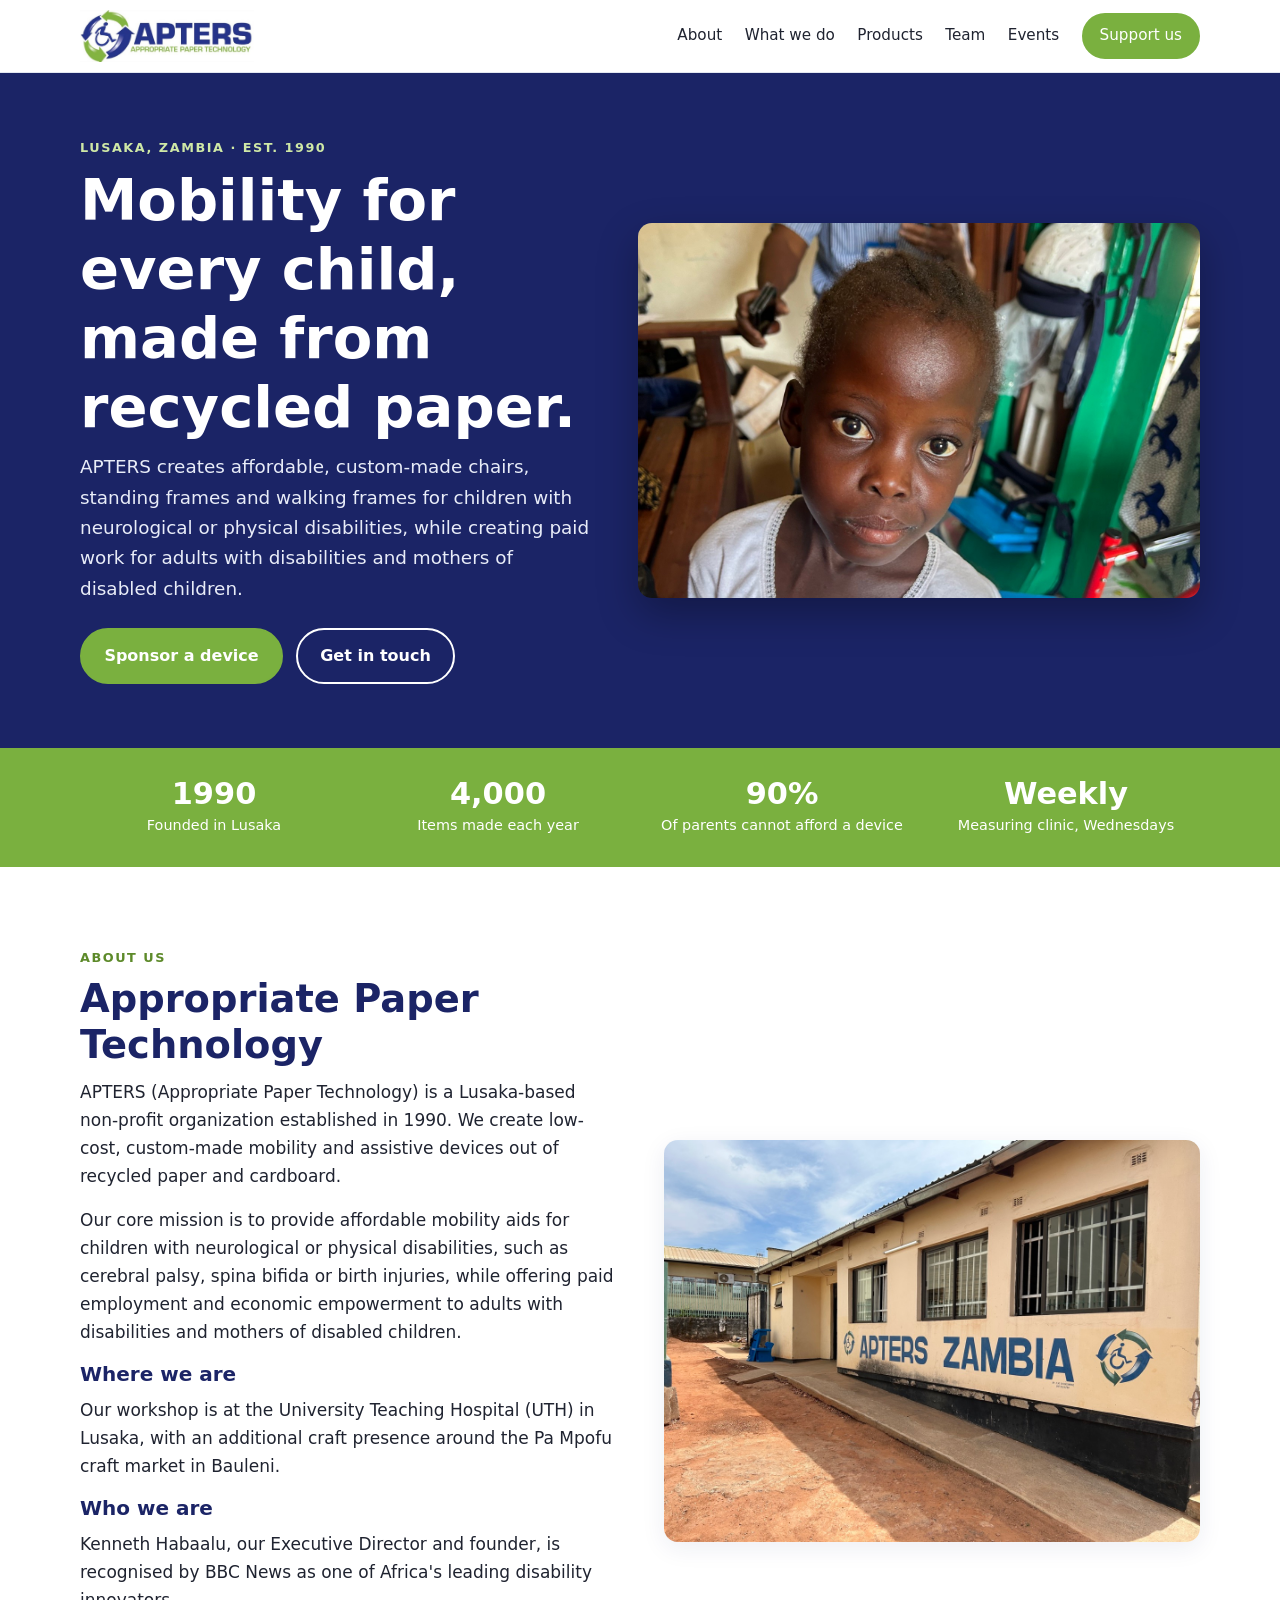
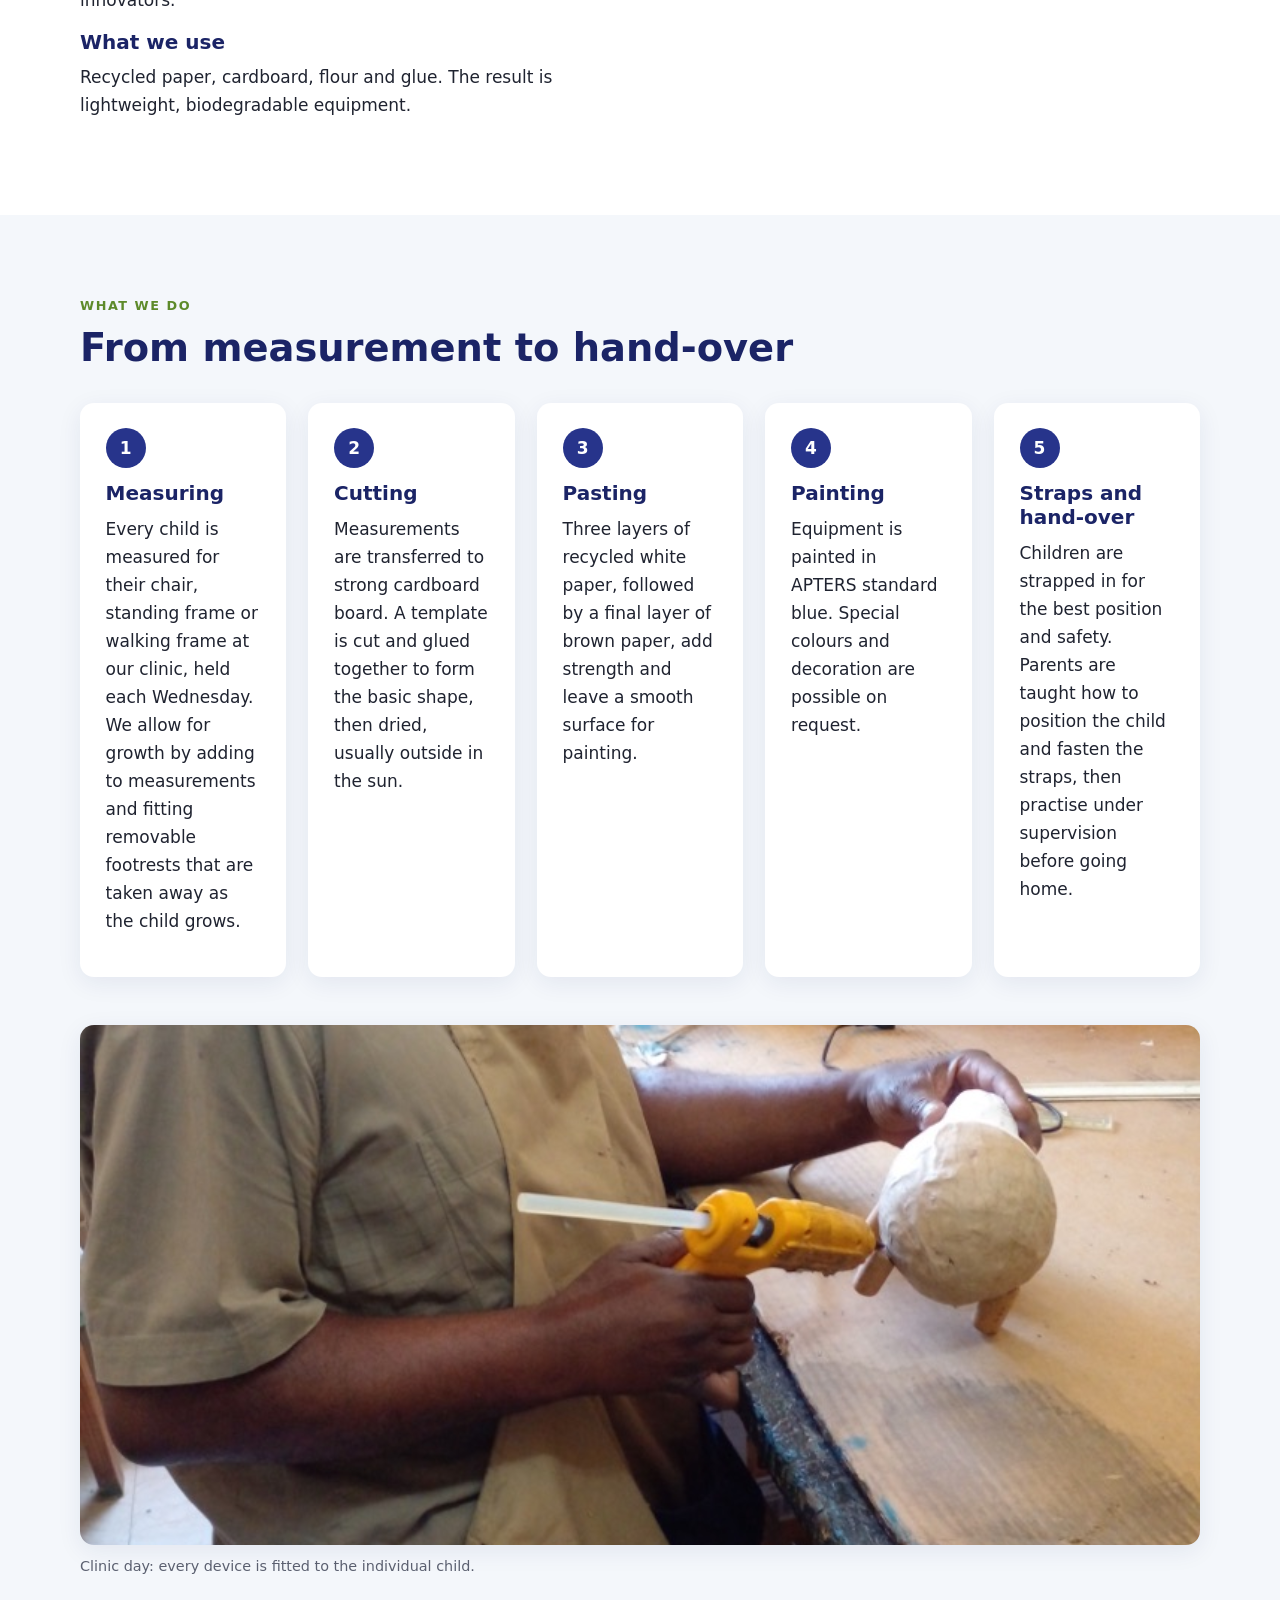
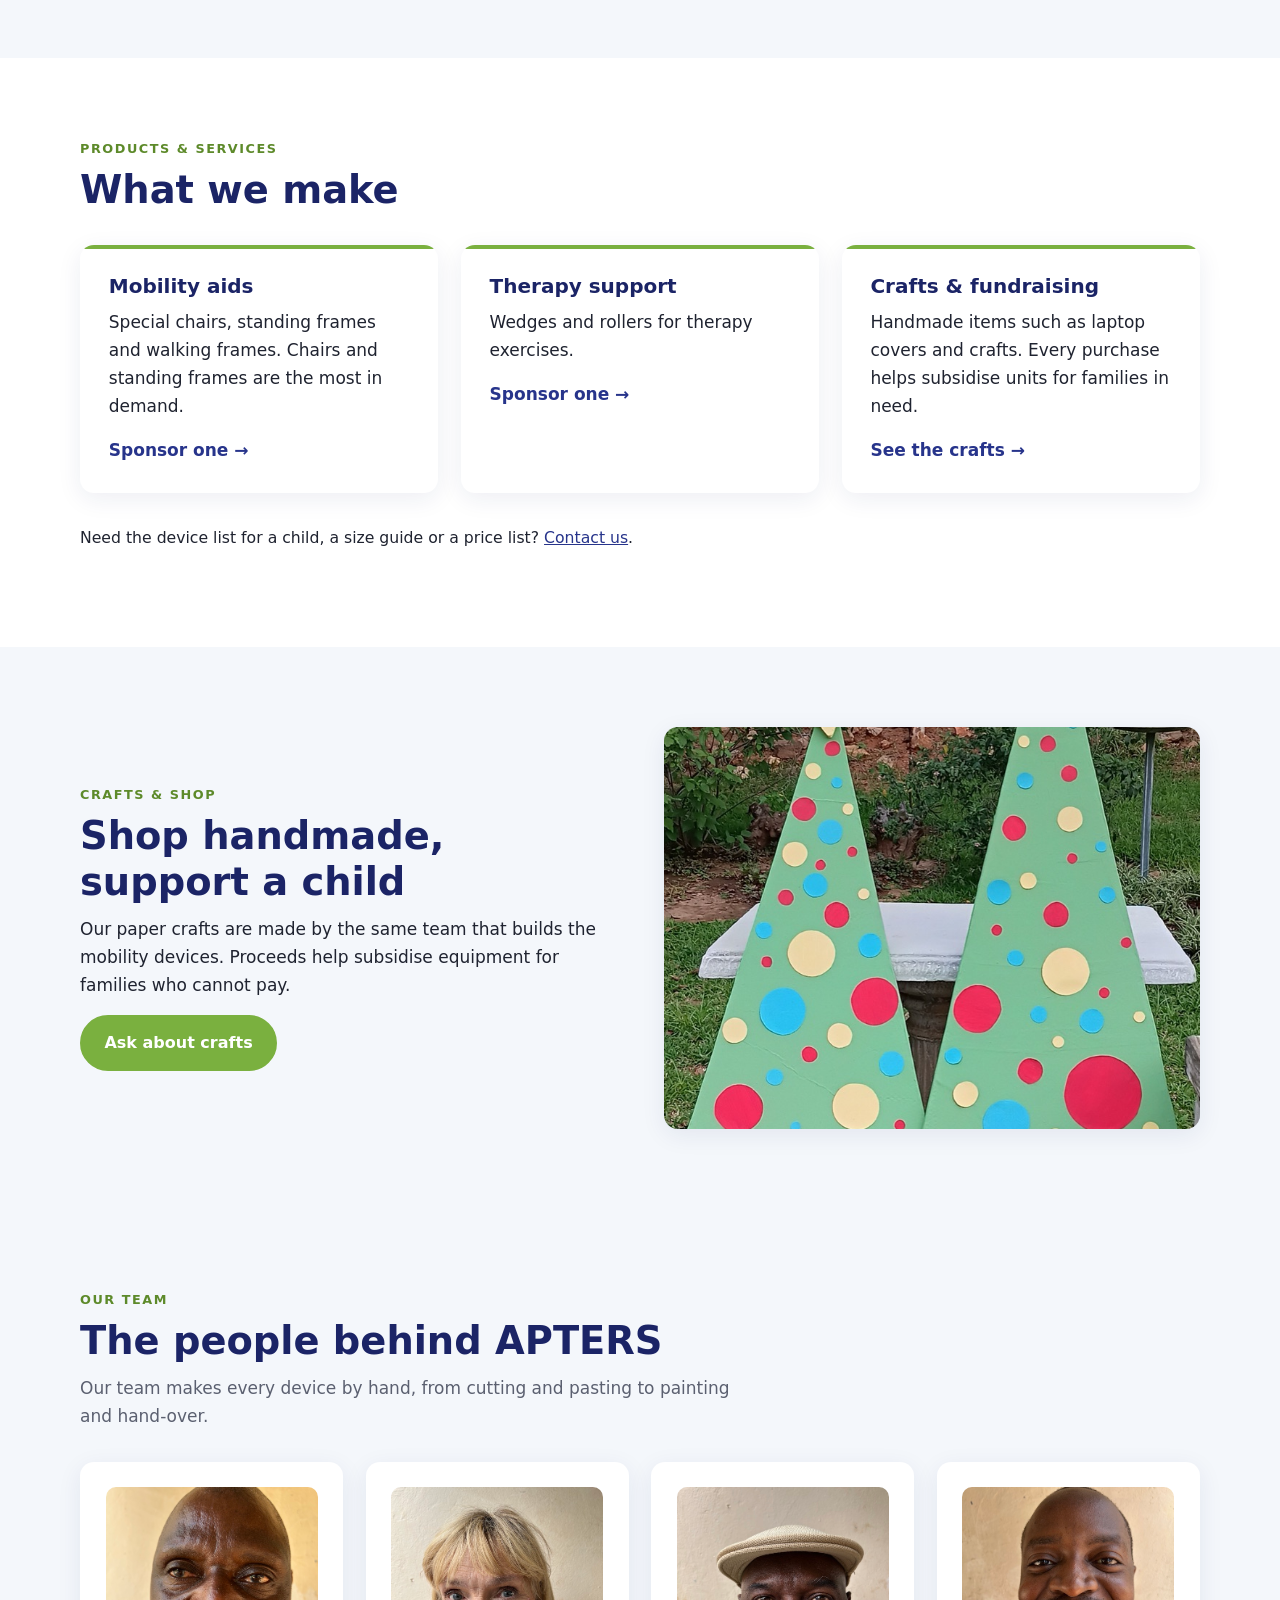
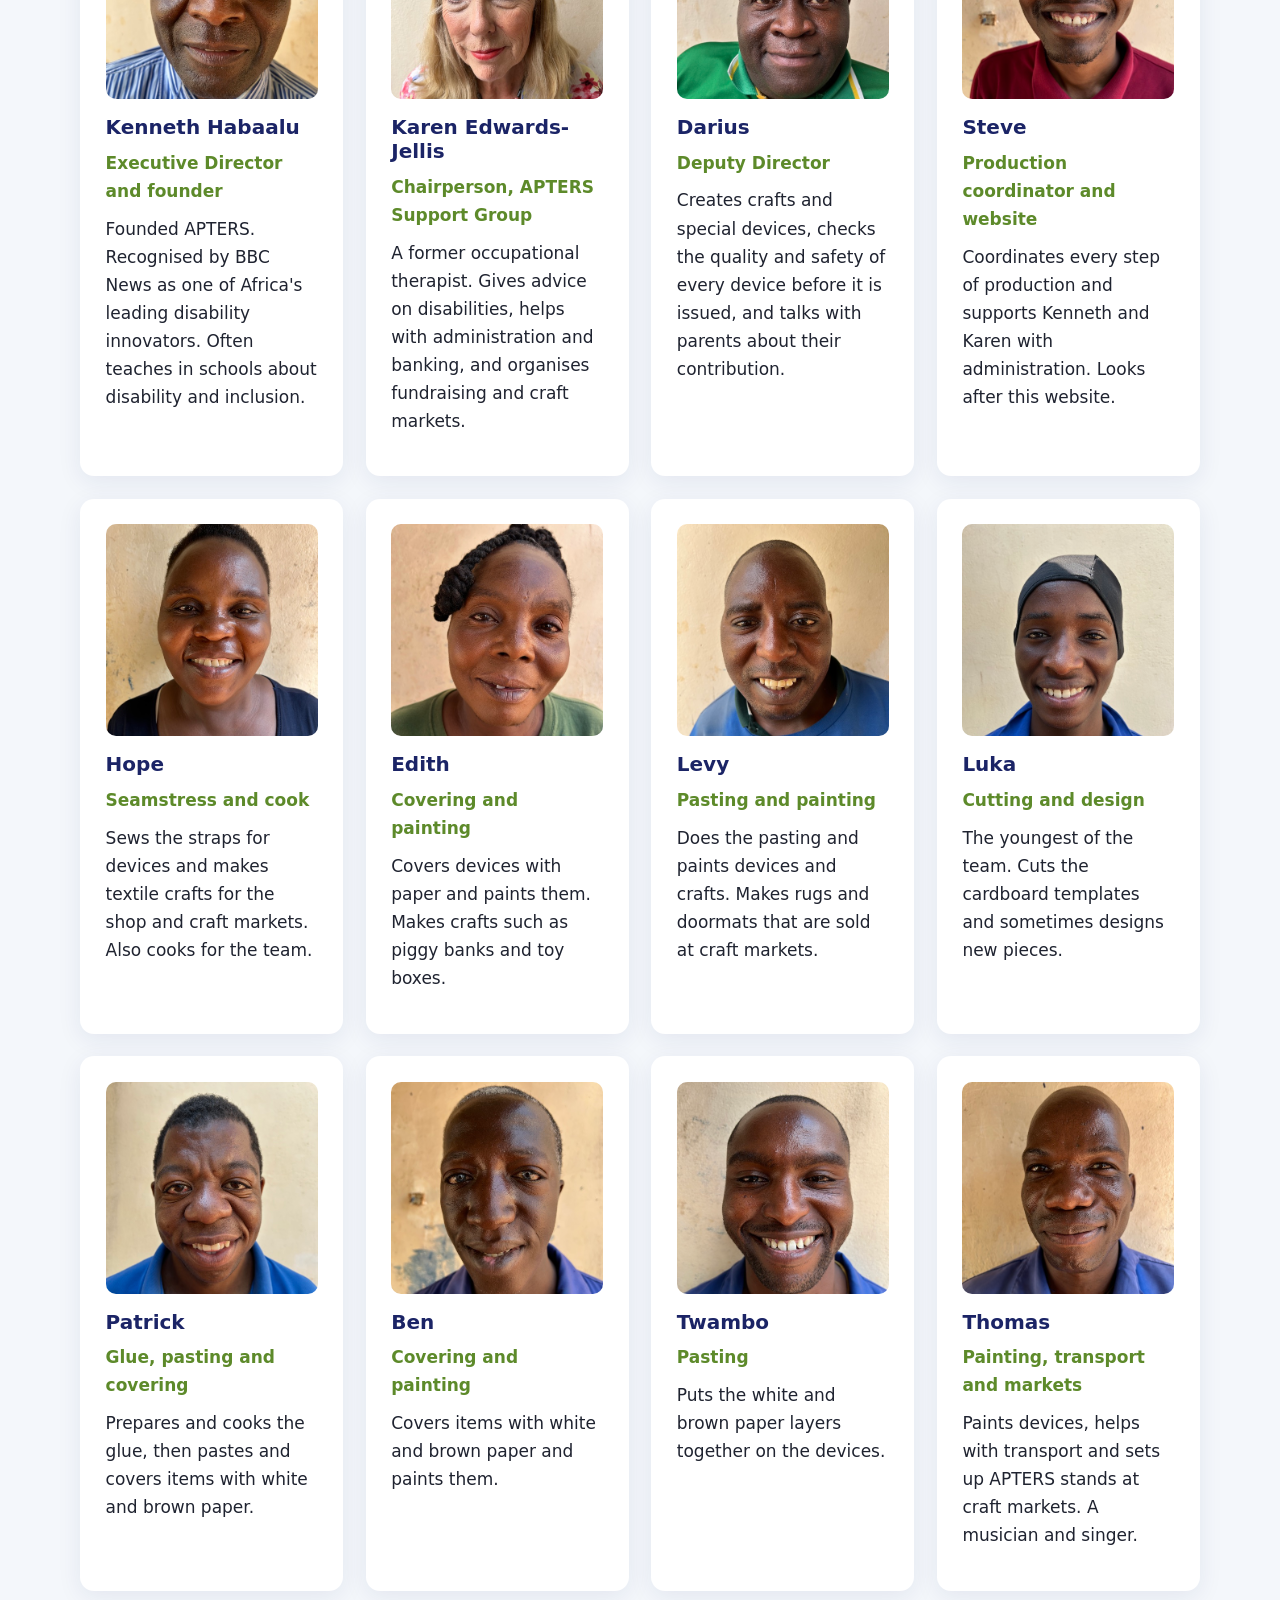
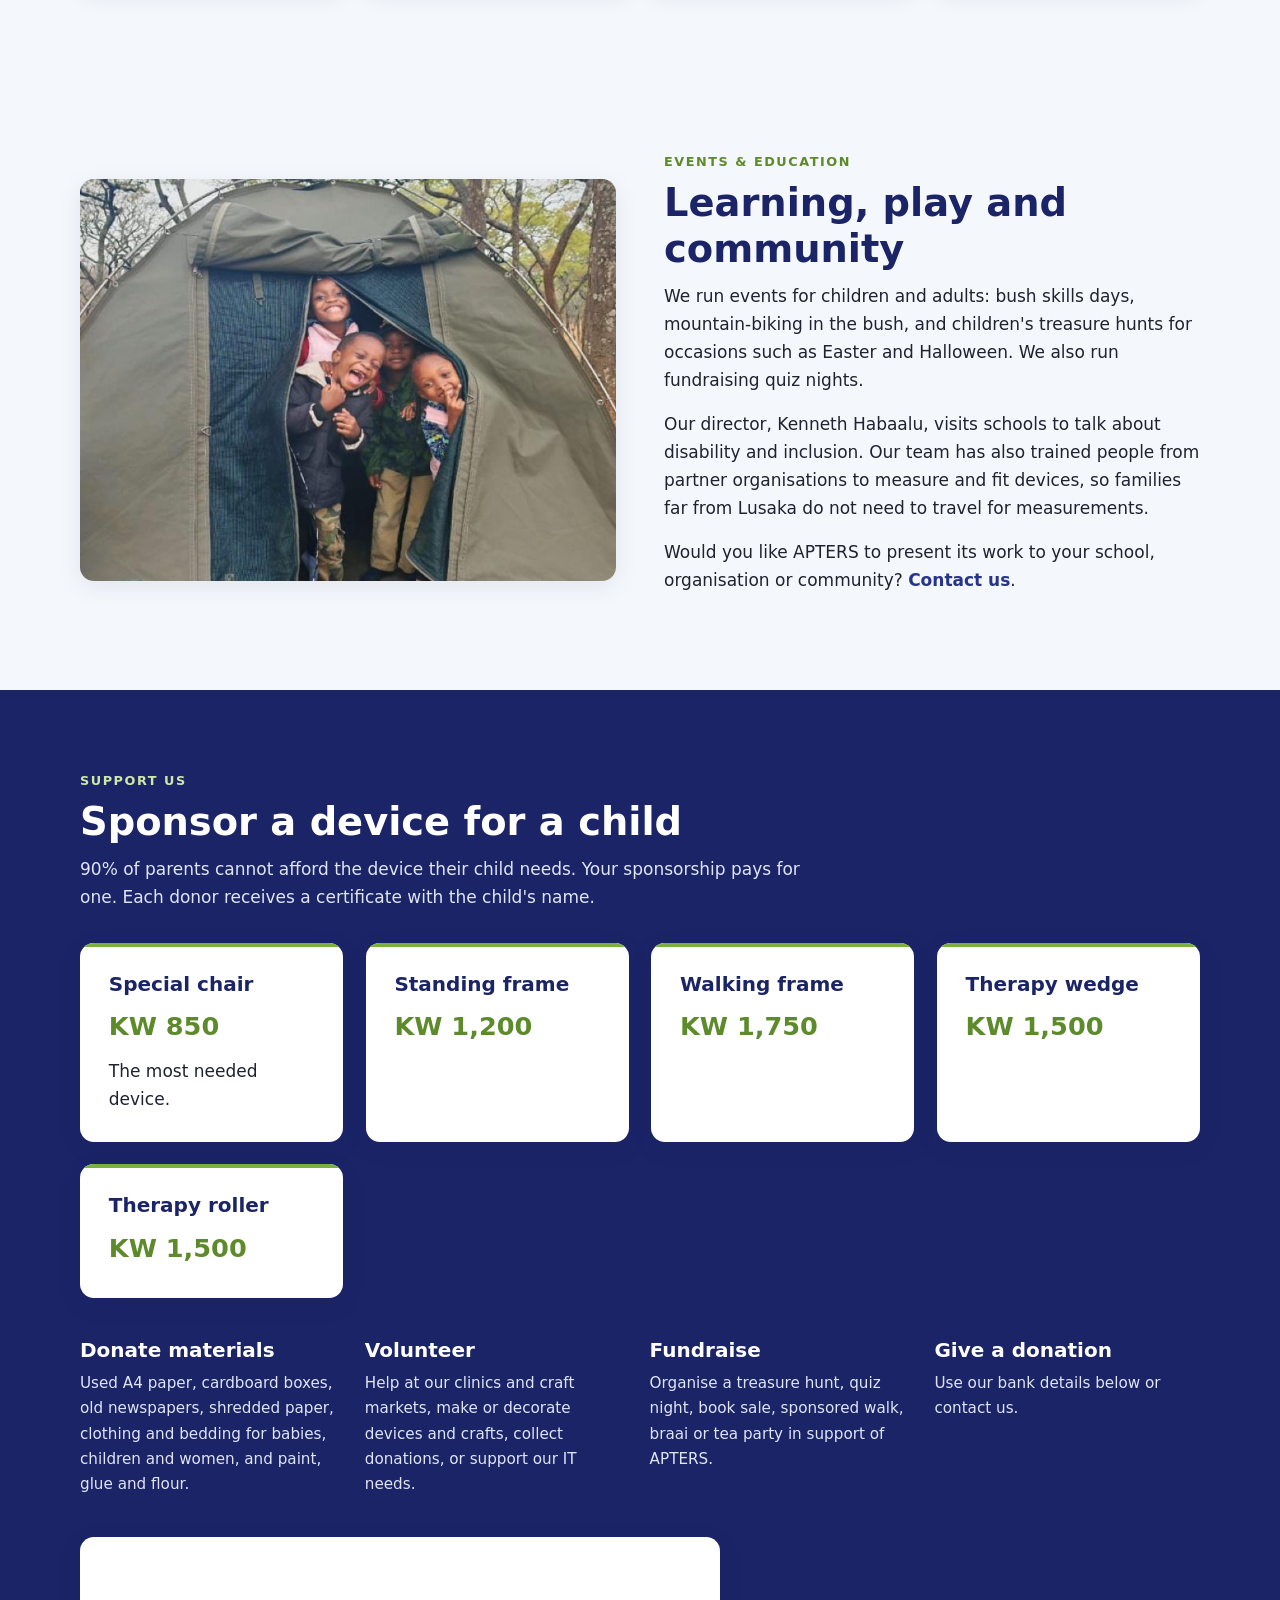
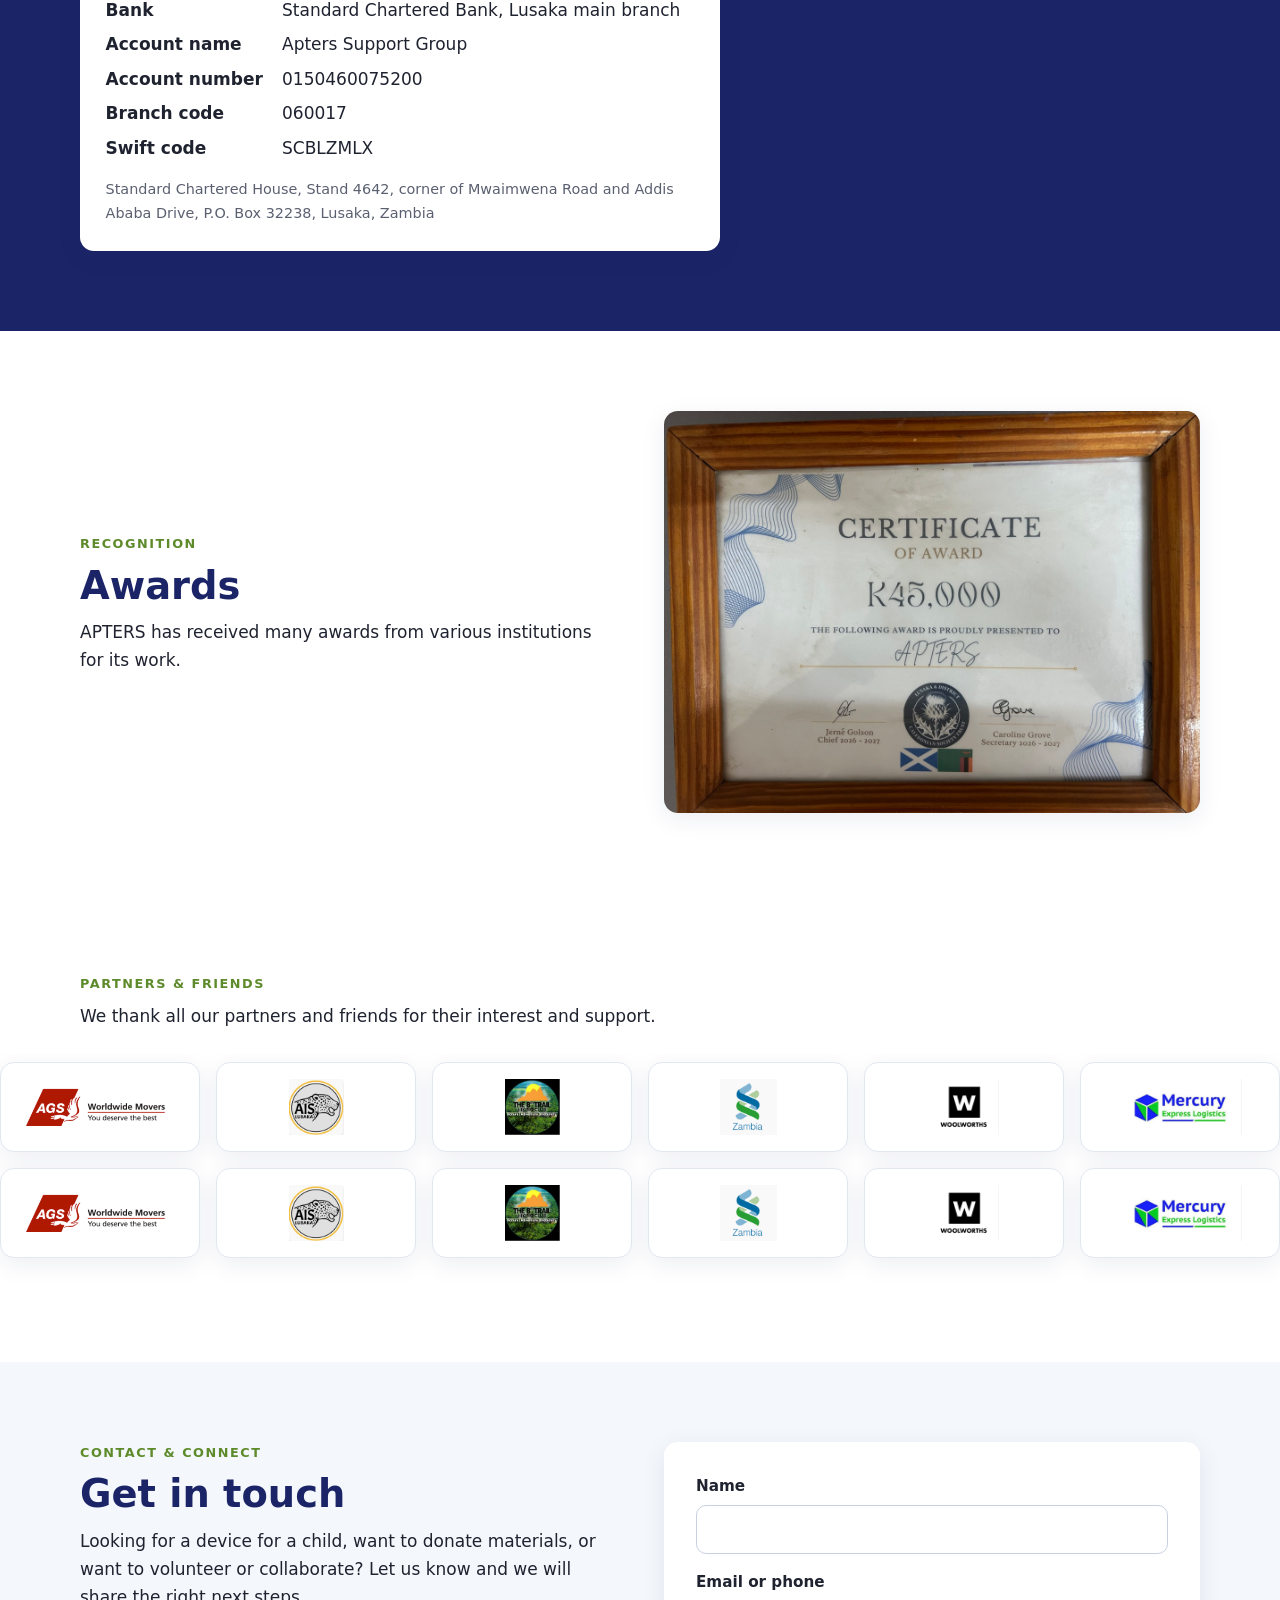
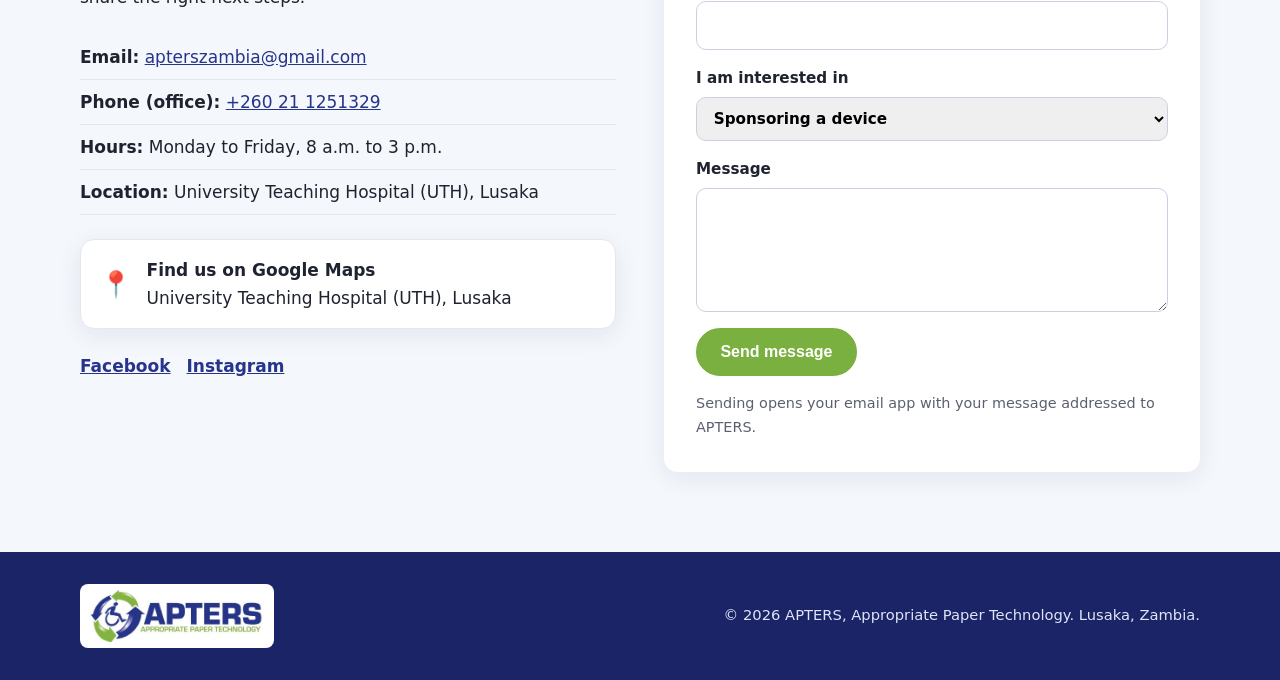
==== commit 8f5ba811: "Restore previous site design (pre-redesign version) Co-Authored-By: Claude Haiku 5.5 <noreply@anthro" ====
--- a/index.html
+++ b/index.html
@@ -3,105 +3,289 @@
 <head>
   <meta charset="utf-8">
   <meta name="viewport" content="width=device-width, initial-scale=1">
-  <title>APTERS Zambia · Appropriate Paper Technology</title>
-  <meta name="description" content="APTERS, a Lusaka non-profit, makes low-cost mobility devices for children with disabilities from recycled paper. Request a device, sponsor one, or help.">
+  <title>APTERS Zambia – Appropriate Paper Technology</title>
+  <meta name="description" content="APTERS, a Lusaka-based non-profit, makes low-cost mobility and assistive devices for children with disabilities from recycled paper and cardboard.">
   <link rel="icon" href="assets/img/logo.jpg">
   <link rel="stylesheet" href="assets/css/styles.css">
 </head>
 <body>
 
-<a class="skip" href="#main">Skip to content</a>
-
 <header class="site-header">
-  <div class="wrap bar">
-    <a href="#top" class="brand"><img src="assets/img/logo.jpg" alt="APTERS, Appropriate Paper Technology"></a>
-    <nav class="nav" aria-label="Main">
-      <a href="#devices">Devices</a>
-      <a href="#make">How it's made</a>
+  <div class="container nav-wrap">
+    <a href="#top" class="brand" aria-label="APTERS home">
+      <img src="assets/img/logo.jpg" alt="APTERS – Appropriate Paper Technology" class="brand-logo">
+    </a>
+    <button class="nav-toggle" aria-expanded="false" aria-controls="nav" aria-label="Toggle menu">
+      <span></span><span></span><span></span>
+    </button>
+    <nav id="nav" class="nav">
+      <a href="#about">About</a>
+      <a href="#what-we-do">What we do</a>
+      <a href="#products">Products</a>
       <a href="#team">Team</a>
       <a href="#events">Events</a>
-      <a href="#contact">Contact</a>
+      <a href="#support" class="btn btn-small">Support us</a>
     </nav>
-    <a class="pill" href="#sponsor">Sponsor a device</a>
   </div>
-  <div class="strap" aria-hidden="true"></div>
 </header>
 
-<main id="main">
-
-  <section class="hero" id="top">
-    <div class="wrap hero-grid">
-      <div class="hero-text">
+<main id="top">
+
+  <section class="hero">
+    <div class="container hero-grid">
+      <div class="hero-content">
+        <p class="eyebrow">Lusaka, Zambia · Est. 1990</p>
         <h1>Mobility for every child, made from recycled paper.</h1>
-        <p class="lead">We measure each child, cut and layer every device by hand, and fit it at our clinic in Lusaka. Most families cannot pay for one. Here is how you can help.</p>
-        <ul class="labels" aria-label="Ways to get involved">
-          <li><a href="#contact"><span>For a child</span> Request a device</a></li>
-          <li><a href="#sponsor"><span>Give</span> Sponsor a device</a></li>
-          <li><a href="#help"><span>Join in</span> Volunteer, donate, host</a></li>
-        </ul>
+        <p class="lead">APTERS creates affordable, custom-made chairs, standing frames and walking frames for children with neurological or physical disabilities, while creating paid work for adults with disabilities and mothers of disabled children.</p>
+        <div class="hero-actions">
+          <a href="#support" class="btn">Sponsor a device</a>
+          <a href="#contact" class="btn btn-outline">Get in touch</a>
+        </div>
       </div>
       <figure class="hero-photo">
-        <img src="assets/img/hero-child.jpg" alt="A child seated in an APTERS device, looking up at the camera" width="1500" height="1000" fetchpriority="high">
-      </figure>
-    </div>
-  </section>
-
-  <section class="about wrap" id="about">
-    <div class="about-copy">
-      <h2>Founded in Lusaka in 1990</h2>
-      <p>APTERS (Appropriate Paper Technology) is a non-profit. We make special chairs, standing frames, walking frames, wedges and rollers for children with neurological or physical disabilities, such as cerebral palsy, spina bifida and birth injuries.</p>
-      <p>We also give paid work to adults with disabilities and to mothers of disabled children.</p>
-    </div>
-    <blockquote class="quote">
-      <p>&ldquo;My passion is helping people. I like people with disabilities especially children. I am so passionate because I went through when I was younger.&rdquo;</p>
-      <footer>Kenneth Habaalu, Executive Director and founder</footer>
-    </blockquote>
-    <figure class="about-photo">
-      <img src="assets/img/building.jpg" alt="The APTERS workshop building in Lusaka" loading="lazy" width="1200" height="800">
-    </figure>
-  </section>
-
-  <section class="make" id="make">
-    <div class="wrap">
-      <h2>Each device is measured, cut and sewn by hand</h2>
-      <p class="intro">Every child is measured at our clinic on Wednesdays. The device is built to that measurement, with room to grow.</p>
-      <ol class="stitch-steps">
-        <li><h3>Measure</h3><p>Parents bring the child to our Wednesday clinic. Measurements are taken for each piece of equipment, with removable footrests to allow for growth.</p></li>
-        <li><h3>Cut</h3><p>Measurements are transferred to strong cardboard. A template is cut and glued into the basic shape, then dried, usually in the sun.</p></li>
-        <li><h3>Paste</h3><p>Three layers of recycled white paper and a final layer of brown paper give strength and a smooth surface for painting.</p></li>
-        <li><h3>Paint and strap</h3><p>Devices are painted in APTERS blue. Straps are sewn so the child sits or stands in the best position, and for safety.</p></li>
-        <li><h3>Hand over</h3><p>Parents are shown how to position the child and fasten the straps, then practise under supervision.</p></li>
-      </ol>
-      <figure class="wide-photo">
-        <img src="assets/img/clinic.jpg" alt="A child being fitted for an APTERS device at the clinic" loading="lazy" width="1000" height="1000">
-        <figcaption>At the clinic, every device is fitted to one child.</figcaption>
-      </figure>
-    </div>
-  </section>
-
-  <section class="devices" id="devices">
-    <div class="wrap">
-      <h2>Devices and what they cost</h2>
-      <p class="intro">About 90% of families cannot pay for the device their child needs. A sponsor pays for one device for one named child.</p>
-      <ul class="tags">
-        <li class="tag"><h3>Special chair</h3><p>The most needed device.</p><span class="price">KW 850</span></li>
-        <li class="tag"><h3>Standing frame</h3><p>For standing practice and support.</p><span class="price">KW 1,200</span></li>
-        <li class="tag"><h3>Walking frame</h3><p>Support for walking.</p><span class="price">KW 1,750</span></li>
-        <li class="tag"><h3>Therapy wedge</h3><p>For exercises at home and in therapy.</p><span class="price">KW 1,500</span></li>
-        <li class="tag"><h3>Therapy roller</h3><p>For exercises at home and in therapy.</p><span class="price">KW 1,500</span></li>
-      </ul>
-      <p class="note">Each sponsor receives a certificate with the child's name.</p>
-    </div>
-  </section>
-
-  <section class="sponsor" id="sponsor">
-    <div class="wrap sponsor-grid">
+        <img src="assets/img/hero-child.jpg" alt="A child seated in an APTERS device, looking at the camera" loading="eager">
+      </figure>
+    </div>
+  </section>
+
+  <section class="stats" aria-label="Key facts">
+    <div class="container stats-grid">
+      <div><strong>1990</strong><span>Founded in Lusaka</span></div>
+      <div><strong>4,000</strong><span>Items made each year</span></div>
+      <div><strong>90%</strong><span>Of parents cannot afford a device</span></div>
+      <div><strong>Weekly</strong><span>Measuring clinic, Wednesdays</span></div>
+    </div>
+  </section>
+
+  <section id="about" class="section">
+    <div class="container split">
       <div>
-        <h2>Sponsor a device</h2>
-        <p>Choose a device above and send a message, or make a bank transfer. We will confirm your sponsorship and send your certificate.</p>
-        <a class="pill big" href="#contact">Get in touch to sponsor</a>
-      </div>
-      <div class="kraft">
+        <p class="eyebrow">About us</p>
+        <h2>Appropriate Paper Technology</h2>
+        <p>APTERS (Appropriate Paper Technology) is a Lusaka-based non-profit organization established in 1990. We create low-cost, custom-made mobility and assistive devices out of recycled paper and cardboard.</p>
+        <p>Our core mission is to provide affordable mobility aids for children with neurological or physical disabilities, such as cerebral palsy, spina bifida or birth injuries, while offering paid employment and economic empowerment to adults with disabilities and mothers of disabled children.</p>
+        <h3>Where we are</h3>
+        <p>Our workshop is at the University Teaching Hospital (UTH) in Lusaka, with an additional craft presence around the Pa Mpofu craft market in Bauleni.</p>
+        <h3>Who we are</h3>
+        <p>Kenneth Habaalu, our Executive Director and founder, is recognised by BBC News as one of Africa's leading disability innovators.</p>
+        <h3>What we use</h3>
+        <p>Recycled paper, cardboard, flour and glue. The result is lightweight, biodegradable equipment.</p>
+      </div>
+      <figure>
+        <img src="assets/img/building.jpg" alt="The APTERS workshop building in Lusaka" loading="lazy">
+      </figure>
+    </div>
+  </section>
+
+  <section id="what-we-do" class="section alt">
+    <div class="container">
+      <p class="eyebrow">What we do</p>
+      <h2>From measurement to hand-over</h2>
+      <div class="steps">
+        <article class="step">
+          <span class="step-num">1</span>
+          <h3>Measuring</h3>
+          <p>Every child is measured for their chair, standing frame or walking frame at our clinic, held each Wednesday. We allow for growth by adding to measurements and fitting removable footrests that are taken away as the child grows.</p>
+        </article>
+        <article class="step">
+          <span class="step-num">2</span>
+          <h3>Cutting</h3>
+          <p>Measurements are transferred to strong cardboard board. A template is cut and glued together to form the basic shape, then dried, usually outside in the sun.</p>
+        </article>
+        <article class="step">
+          <span class="step-num">3</span>
+          <h3>Pasting</h3>
+          <p>Three layers of recycled white paper, followed by a final layer of brown paper, add strength and leave a smooth surface for painting.</p>
+        </article>
+        <article class="step">
+          <span class="step-num">4</span>
+          <h3>Painting</h3>
+          <p>Equipment is painted in APTERS standard blue. Special colours and decoration are possible on request.</p>
+        </article>
+        <article class="step">
+          <span class="step-num">5</span>
+          <h3>Straps and hand-over</h3>
+          <p>Children are strapped in for the best position and safety. Parents are taught how to position the child and fasten the straps, then practise under supervision before going home.</p>
+        </article>
+      </div>
+      <figure class="wide">
+        <img src="assets/img/clinic.jpg" alt="A child being fitted for an APTERS device at the clinic" loading="lazy">
+        <figcaption>Clinic day: every device is fitted to the individual child.</figcaption>
+      </figure>
+    </div>
+  </section>
+
+  <section id="products" class="section">
+    <div class="container">
+      <p class="eyebrow">Products &amp; services</p>
+      <h2>What we make</h2>
+      <div class="cards">
+        <article class="card">
+          <h3>Mobility aids</h3>
+          <p>Special chairs, standing frames and walking frames. Chairs and standing frames are the most in demand.</p>
+          <a href="#support" class="text-link">Sponsor one →</a>
+        </article>
+        <article class="card">
+          <h3>Therapy support</h3>
+          <p>Wedges and rollers for therapy exercises.</p>
+          <a href="#support" class="text-link">Sponsor one →</a>
+        </article>
+        <article class="card">
+          <h3>Crafts &amp; fundraising</h3>
+          <p>Handmade items such as laptop covers and crafts. Every purchase helps subsidise units for families in need.</p>
+          <a href="#crafts" class="text-link">See the crafts →</a>
+        </article>
+      </div>
+      <p class="note">Need the device list for a child, a size guide or a price list? <a href="#contact">Contact us</a>.</p>
+    </div>
+  </section>
+
+  <section id="crafts" class="section alt">
+    <div class="container split reverse">
+      <figure>
+        <img src="assets/img/crafts.jpg" alt="Handmade paper crafts made by APTERS" loading="lazy">
+      </figure>
+      <div>
+        <p class="eyebrow">Crafts &amp; shop</p>
+        <h2>Shop handmade, support a child</h2>
+        <p>Our paper crafts are made by the same team that builds the mobility devices. Proceeds help subsidise equipment for families who cannot pay.</p>
+        <a href="#contact" class="btn">Ask about crafts</a>
+      </div>
+    </div>
+  </section>
+
+  <section id="team" class="section alt">
+    <div class="container">
+      <p class="eyebrow">Our team</p>
+      <h2>The people behind APTERS</h2>
+      <p class="intro-dark">Our team makes every device by hand, from cutting and pasting to painting and hand-over.</p>
+      <div class="people">
+        <article class="person">
+          <img src="assets/img/team/kenneth.jpg" alt="Kenneth Habaalu" loading="lazy">
+          <h3>Kenneth Habaalu</h3>
+          <p class="role">Executive Director and founder</p>
+          <p>Founded APTERS. Recognised by BBC News as one of Africa's leading disability innovators. Often teaches in schools about disability and inclusion.</p>
+        </article>
+        <article class="person">
+          <img src="assets/img/team/karen.jpg" alt="Karen Edwards-Jellis" loading="lazy">
+          <h3>Karen Edwards-Jellis</h3>
+          <p class="role">Chairperson, APTERS Support Group</p>
+          <p>A former occupational therapist. Gives advice on disabilities, helps with administration and banking, and organises fundraising and craft markets.</p>
+        </article>
+        <article class="person">
+          <img src="assets/img/team/darius.jpg" alt="Darius" loading="lazy">
+          <h3>Darius</h3>
+          <p class="role">Deputy Director</p>
+          <p>Creates crafts and special devices, checks the quality and safety of every device before it is issued, and talks with parents about their contribution.</p>
+        </article>
+        <article class="person">
+          <img src="assets/img/team/steve.jpg" alt="Steve" loading="lazy">
+          <h3>Steve</h3>
+          <p class="role">Production coordinator and website</p>
+          <p>Coordinates every step of production and supports Kenneth and Karen with administration. Looks after this website.</p>
+        </article>
+        <article class="person">
+          <img src="assets/img/team/hope.jpg" alt="Hope" loading="lazy">
+          <h3>Hope</h3>
+          <p class="role">Seamstress and cook</p>
+          <p>Sews the straps for devices and makes textile crafts for the shop and craft markets. Also cooks for the team.</p>
+        </article>
+        <article class="person">
+          <img src="assets/img/team/edith.jpg" alt="Edith" loading="lazy">
+          <h3>Edith</h3>
+          <p class="role">Covering and painting</p>
+          <p>Covers devices with paper and paints them. Makes crafts such as piggy banks and toy boxes.</p>
+        </article>
+        <article class="person">
+          <img src="assets/img/team/levy.jpg" alt="Levy" loading="lazy">
+          <h3>Levy</h3>
+          <p class="role">Pasting and painting</p>
+          <p>Does the pasting and paints devices and crafts. Makes rugs and doormats that are sold at craft markets.</p>
+        </article>
+        <article class="person">
+          <img src="assets/img/team/luka.jpg" alt="Luka" loading="lazy">
+          <h3>Luka</h3>
+          <p class="role">Cutting and design</p>
+          <p>The youngest of the team. Cuts the cardboard templates and sometimes designs new pieces.</p>
+        </article>
+        <article class="person">
+          <img src="assets/img/team/patrick.jpg" alt="Patrick" loading="lazy">
+          <h3>Patrick</h3>
+          <p class="role">Glue, pasting and covering</p>
+          <p>Prepares and cooks the glue, then pastes and covers items with white and brown paper.</p>
+        </article>
+        <article class="person">
+          <img src="assets/img/team/ben.jpg" alt="Ben" loading="lazy">
+          <h3>Ben</h3>
+          <p class="role">Covering and painting</p>
+          <p>Covers items with white and brown paper and paints them.</p>
+        </article>
+        <article class="person">
+          <img src="assets/img/team/twambo.jpg" alt="Twambo" loading="lazy">
+          <h3>Twambo</h3>
+          <p class="role">Pasting</p>
+          <p>Puts the white and brown paper layers together on the devices.</p>
+        </article>
+        <article class="person">
+          <img src="assets/img/team/thomas.jpg" alt="Thomas" loading="lazy">
+          <h3>Thomas</h3>
+          <p class="role">Painting, transport and markets</p>
+          <p>Paints devices, helps with transport and sets up APTERS stands at craft markets. A musician and singer.</p>
+        </article>
+      </div>
+    </div>
+  </section>
+
+  <section id="events" class="section alt">
+    <div class="container split">
+      <figure>
+        <img src="assets/img/events.jpg" alt="Children taking part in a bush skills adventure day" loading="lazy">
+      </figure>
+      <div>
+        <p class="eyebrow">Events &amp; education</p>
+        <h2>Learning, play and community</h2>
+        <p>We run events for children and adults: bush skills days, mountain-biking in the bush, and children's treasure hunts for occasions such as Easter and Halloween. We also run fundraising quiz nights.</p>
+        <p>Our director, Kenneth Habaalu, visits schools to talk about disability and inclusion. Our team has also trained people from partner organisations to measure and fit devices, so families far from Lusaka do not need to travel for measurements.</p>
+        <p>Would you like APTERS to present its work to your school, organisation or community? <a href="#contact" class="text-link">Contact us</a>.</p>
+      </div>
+    </div>
+  </section>
+
+  <section id="support" class="section support">
+    <div class="container">
+      <p class="eyebrow">Support us</p>
+      <h2>Sponsor a device for a child</h2>
+      <p class="intro">90% of parents cannot afford the device their child needs. Your sponsorship pays for one. Each donor receives a certificate with the child's name.</p>
+      <div class="cards prices">
+        <article class="card price">
+          <h3>Special chair</h3>
+          <p class="amount">KW 850</p>
+          <p>The most needed device.</p>
+        </article>
+        <article class="card price">
+          <h3>Standing frame</h3>
+          <p class="amount">KW 1,200</p>
+        </article>
+        <article class="card price">
+          <h3>Walking frame</h3>
+          <p class="amount">KW 1,750</p>
+        </article>
+        <article class="card price">
+          <h3>Therapy wedge</h3>
+          <p class="amount">KW 1,500</p>
+        </article>
+        <article class="card price">
+          <h3>Therapy roller</h3>
+          <p class="amount">KW 1,500</p>
+        </article>
+      </div>
+      <div class="support-ways">
+        <div><h3>Donate materials</h3><p>Used A4 paper, cardboard boxes, old newspapers, shredded paper, clothing and bedding for babies, children and women, and paint, glue and flour.</p></div>
+        <div><h3>Volunteer</h3><p>Help at our clinics and craft markets, make or decorate devices and crafts, collect donations, or support our IT needs.</p></div>
+        <div><h3>Fundraise</h3><p>Organise a treasure hunt, quiz night, book sale, sponsored walk, braai or tea party in support of APTERS.</p></div>
+        <div><h3>Give a donation</h3><p>Use our bank details below or contact us.</p></div>
+      </div>
+      <div class="bank">
         <h3>Bank details</h3>
         <dl>
           <dt>Bank</dt><dd>Standard Chartered Bank, Lusaka main branch</dd>
@@ -110,158 +294,105 @@
           <dt>Branch code</dt><dd>060017</dd>
           <dt>Swift code</dt><dd>SCBLZMLX</dd>
         </dl>
-        <p class="small">Standard Chartered House, Stand 4642, corner of Mwaimwena Road and Addis Ababa Drive, P.O. Box 32238, Lusaka, Zambia</p>
-      </div>
-    </div>
-  </section>
-
-  <section class="help" id="help">
-    <div class="wrap">
-      <h2>Other ways to help</h2>
-      <div class="help-grid">
-        <div>
-          <h3>Donate materials</h3>
-          <p>Used A4 paper, cardboard boxes, old newspapers, shredded paper, clothing and bedding for babies, children and women, paint, glue sticks, flour and foam.</p>
+        <p class="bank-address">Standard Chartered House, Stand 4642, corner of Mwaimwena Road and Addis Ababa Drive, P.O. Box 32238, Lusaka, Zambia</p>
+      </div>
+    </div>
+  </section>
+
+  <section id="awards" class="section">
+    <div class="container split">
+      <div>
+        <p class="eyebrow">Recognition</p>
+        <h2>Awards</h2>
+        <p>APTERS has received many awards from various institutions for its work.</p>
+      </div>
+      <figure>
+        <img src="assets/img/awards.jpg" alt="APTERS receiving an award" loading="lazy">
+      </figure>
+    </div>
+  </section>
+
+  <section class="section partners">
+    <div class="container">
+      <p class="eyebrow">Partners &amp; friends</p>
+      <p>We thank all our partners and friends for their interest and support.</p>
+    </div>
+      <div class="carousel" tabindex="0" aria-label="Partners and friends, scrolls automatically">
+        <ul class="track">
+          <li class="logo-tile"><img src="assets/img/partners/ags-capital.png" alt="AGS Capital" loading="lazy"></li>
+          <li class="logo-tile"><img src="assets/img/partners/american-international-school.png" alt="American International School in Lusaka" loading="lazy"></li>
+          <li class="logo-tile"><img src="assets/img/partners/eight-trail-hiking-club.png" alt="Eight Trail Hiking Club" loading="lazy"></li>
+          <li class="logo-tile"><img src="assets/img/partners/standard-chartered.png" alt="Standard Chartered Bank" loading="lazy"></li>
+          <li class="logo-tile"><img src="assets/img/partners/woolworths.png" alt="Woolworths Kabulonga" loading="lazy"></li>
+          <li class="logo-tile"><img src="assets/img/partners/mercury-couriers.png" alt="Mercury Couriers" loading="lazy"></li>
+          <li class="logo-tile"><img src="assets/img/partners/mocha-puddle.png" alt="Mocha Puddle" loading="lazy"></li>
+          <li class="logo-tile"><img src="assets/img/partners/mumoso.png" alt="Mumoso" loading="lazy"></li>
+          <li class="logo-tile"><img src="assets/img/partners/nomads-zambia.png" alt="Nomads Zambia" loading="lazy"></li>
+          <li class="logo-tile"><img src="assets/img/partners/pick-n-pay.png" alt="Pick &#x27;n&#x27; Pay" loading="lazy"></li>
+          <li class="logo-tile"><img src="assets/img/partners/pro-flight.png" alt="Pro Flight" loading="lazy"></li>
+          <li class="logo-tile"><img src="assets/img/partners/ses-bonn.png" alt="SES Bonn, Germany" loading="lazy"></li>
+          <li class="logo-tile"><img src="assets/img/partners/yalelo.png" alt="Yalelo" loading="lazy"></li>
+          <li class="logo-tile"><img src="assets/img/partners/zambian-society-trust.png" alt="Zambian Society Trust" loading="lazy"></li>
+          <li class="logo-tile"><img src="assets/img/partners/bread-for-the-world.png" alt="Bread for the world" loading="lazy"></li>
+          <li class="logo-tile"><img src="assets/img/partners/jica.png" alt="JICA" loading="lazy"></li>
+        </ul>
+        <ul class="track" aria-hidden="true">
+          <li class="logo-tile"><img src="assets/img/partners/ags-capital.png" alt="AGS Capital" loading="lazy"></li>
+          <li class="logo-tile"><img src="assets/img/partners/american-international-school.png" alt="American International School in Lusaka" loading="lazy"></li>
+          <li class="logo-tile"><img src="assets/img/partners/eight-trail-hiking-club.png" alt="Eight Trail Hiking Club" loading="lazy"></li>
+          <li class="logo-tile"><img src="assets/img/partners/standard-chartered.png" alt="Standard Chartered Bank" loading="lazy"></li>
+          <li class="logo-tile"><img src="assets/img/partners/woolworths.png" alt="Woolworths Kabulonga" loading="lazy"></li>
+          <li class="logo-tile"><img src="assets/img/partners/mercury-couriers.png" alt="Mercury Couriers" loading="lazy"></li>
+          <li class="logo-tile"><img src="assets/img/partners/mocha-puddle.png" alt="Mocha Puddle" loading="lazy"></li>
+          <li class="logo-tile"><img src="assets/img/partners/mumoso.png" alt="Mumoso" loading="lazy"></li>
+          <li class="logo-tile"><img src="assets/img/partners/nomads-zambia.png" alt="Nomads Zambia" loading="lazy"></li>
+          <li class="logo-tile"><img src="assets/img/partners/pick-n-pay.png" alt="Pick &#x27;n&#x27; Pay" loading="lazy"></li>
+          <li class="logo-tile"><img src="assets/img/partners/pro-flight.png" alt="Pro Flight" loading="lazy"></li>
+          <li class="logo-tile"><img src="assets/img/partners/ses-bonn.png" alt="SES Bonn, Germany" loading="lazy"></li>
+          <li class="logo-tile"><img src="assets/img/partners/yalelo.png" alt="Yalelo" loading="lazy"></li>
+          <li class="logo-tile"><img src="assets/img/partners/zambian-society-trust.png" alt="Zambian Society Trust" loading="lazy"></li>
+          <li class="logo-tile"><img src="assets/img/partners/bread-for-the-world.png" alt="Bread for the world" loading="lazy"></li>
+          <li class="logo-tile"><img src="assets/img/partners/jica.png" alt="JICA" loading="lazy"></li>
+        </ul>
+      </div>
+  </section>
+
+  <section id="contact" class="section alt">
+    <div class="container contact-grid">
+      <div>
+        <p class="eyebrow">Contact &amp; connect</p>
+        <h2>Get in touch</h2>
+        <p>Looking for a device for a child, want to donate materials, or want to volunteer or collaborate? Let us know and we will share the right next steps.</p>
+        <ul class="contact-list">
+          <li><strong>Email:</strong> <a href="mailto:apterszambia@gmail.com">apterszambia@gmail.com</a></li>
+          <li><strong>Phone (office):</strong> <a href="tel:+260211251329">+260 21 1251329</a></li>
+          <li><strong>Hours:</strong> Monday to Friday, 8 a.m. to 3 p.m.</li>
+          <li><strong>Location:</strong> University Teaching Hospital (UTH), Lusaka</li>
+        </ul>
+        <a class="map-link" href="https://www.google.com/maps/place/APTERS+Zambia/@-15.4299174,28.3141652,224m/data=!3m1!1e3!4m6!3m5!1s0x19408deb4c5b8735:0x18ee2fd83a4ac53e!8m2!3d-15.4299063!4d28.3144136!16s%2Fg%2F11p11t4t6_?entry=ttu" target="_blank" rel="noopener">
+          <span class="map-pin" aria-hidden="true">📍</span>
+          <span><strong>Find us on Google Maps</strong><br>University Teaching Hospital (UTH), Lusaka</span>
+        </a>
+        <div class="social">
+          <a href="https://www.facebook.com/Apterszambia/" target="_blank" rel="noopener" aria-label="APTERS on Facebook">Facebook</a>
+          <a href="https://www.instagram.com/apterszambia/" target="_blank" rel="noopener" aria-label="APTERS on Instagram">Instagram</a>
         </div>
-        <div>
-          <h3>Volunteer</h3>
-          <p>Help at clinics and craft markets, make or decorate devices and crafts, collect donations, or support our IT.</p>
-        </div>
-        <div>
-          <h3>Host an event</h3>
-          <p>Treasure hunts, quiz nights, book sales, sponsored walks, braais and tea parties all raise money for families who cannot pay.</p>
-        </div>
-        <div>
-          <h3>Learn with us</h3>
-          <p>Kenneth visits schools to talk about disability and inclusion. Ask us to present our work to your school, company or community.</p>
-        </div>
-      </div>
-    </div>
-  </section>
-
-  <section class="team" id="team">
-    <div class="wrap">
-      <h2>The people who make the devices</h2>
-      <div class="team-grid">
-        <figure><img src="assets/img/team/kenneth.jpg" alt="Kenneth Habaalu" loading="lazy" width="600" height="600"><figcaption><strong>Kenneth Habaalu</strong>Executive Director and founder. Recognised by BBC News as one of Africa's leading disability innovators.</figcaption></figure>
-        <figure><img src="assets/img/team/karen.jpg" alt="Karen Edwards-Jellis" loading="lazy" width="600" height="600"><figcaption><strong>Karen Edwards-Jellis</strong>Chairperson, APTERS Support Group. A former occupational therapist who helps with administration, banking and craft markets.</figcaption></figure>
-        <figure><img src="assets/img/team/darius.jpg" alt="Darius" loading="lazy" width="600" height="600"><figcaption><strong>Darius</strong>Deputy Director. Checks the quality and safety of every device before it is issued.</figcaption></figure>
-        <figure><img src="assets/img/team/steve.jpg" alt="Steve" loading="lazy" width="600" height="600"><figcaption><strong>Steve</strong>Coordinates production and supports Kenneth and Karen. Looks after this website.</figcaption></figure>
-        <figure><img src="assets/img/team/hope.jpg" alt="Hope" loading="lazy" width="600" height="600"><figcaption><strong>Hope</strong>Seamstress. Sews the straps for every device and makes textile crafts.</figcaption></figure>
-        <figure><img src="assets/img/team/edith.jpg" alt="Edith" loading="lazy" width="600" height="600"><figcaption><strong>Edith</strong>Covers devices with paper and paints them. Makes piggy banks and toy boxes.</figcaption></figure>
-        <figure><img src="assets/img/team/levy.jpg" alt="Levy" loading="lazy" width="600" height="600"><figcaption><strong>Levy</strong>Pastes and paints devices. Makes rugs and doormats for craft markets.</figcaption></figure>
-        <figure><img src="assets/img/team/luka.jpg" alt="Luka" loading="lazy" width="600" height="600"><figcaption><strong>Luka</strong>Cuts the cardboard templates and sometimes designs new pieces.</figcaption></figure>
-        <figure><img src="assets/img/team/patrick.jpg" alt="Patrick" loading="lazy" width="600" height="600"><figcaption><strong>Patrick</strong>Prepares the glue and covers items with paper.</figcaption></figure>
-        <figure><img src="assets/img/team/ben.jpg" alt="Ben" loading="lazy" width="600" height="600"><figcaption><strong>Ben</strong>Covers items with white and brown paper and paints them.</figcaption></figure>
-        <figure><img src="assets/img/team/twambo.jpg" alt="Twambo" loading="lazy" width="600" height="600"><figcaption><strong>Twambo</strong>Puts the paper layers together on the devices.</figcaption></figure>
-        <figure><img src="assets/img/team/thomas.jpg" alt="Thomas" loading="lazy" width="600" height="600"><figcaption><strong>Thomas</strong>Paints devices and sets up our stands at craft markets.</figcaption></figure>
-      </div>
-    </div>
-  </section>
-
-  <section class="events" id="events">
-    <div class="wrap events-grid">
-      <figure>
-        <img src="assets/img/events.jpg" alt="Children taking part in an APTERS bush skills day" loading="lazy" width="900" height="700">
-      </figure>
-      <div>
-        <h2>Events for children and families</h2>
-        <p>Bush skills days for children, mountain-biking in the bush, treasure hunts at Easter and Halloween, and quiz nights that raise money for families who cannot pay.</p>
-        <p>Upcoming events will be listed here. Ask us to be told about the next one.</p>
-        <a class="text-link" href="#contact">Ask about events</a>
-      </div>
-    </div>
-  </section>
-
-  <section class="shop" id="shop">
-    <div class="wrap shop-grid">
-      <figure><img src="assets/img/crafts.jpg" alt="Handmade paper crafts made by APTERS" loading="lazy" width="1000" height="1000"></figure>
-      <div>
-        <h2>Crafts from the workshop</h2>
-        <p>Most of our crafts are made from recycled paper and cardboard. We also make items from chitenge and leather, and take custom orders. Every sale helps keep costs low for parents.</p>
-        <p><strong>Shop:</strong> Pa Mpofu craft market, Bauleni. Open Tuesday to Sunday, 9:00 to 17:00.</p>
-      </div>
-    </div>
-  </section>
-
-  <section class="recognition wrap">
-    <div>
-      <h2>Recognition</h2>
-      <p>APTERS has received awards from many institutions for its work.</p>
-    </div>
-    <figure><img src="assets/img/awards.jpg" alt="An award certificate presented to APTERS" loading="lazy" width="1200" height="900"></figure>
-  </section>
-
-  <section class="partners" aria-labelledby="partners-title">
-    <h2 id="partners-title" class="visually-hidden">Partners and friends</h2>
-    <div class="ticker" tabindex="0" aria-label="Partners and friends, scrolling">
-      <ul class="ticker-track">
-        <li><img src="assets/img/partners/ags-capital.png" alt="AGS Capital" loading="lazy"></li>
-        <li><img src="assets/img/partners/american-international-school.png" alt="American International School in Lusaka" loading="lazy"></li>
-        <li><img src="assets/img/partners/eight-trail-hiking-club.png" alt="Eight Trail Hiking Club" loading="lazy"></li>
-        <li><img src="assets/img/partners/standard-chartered.png" alt="Standard Chartered Bank" loading="lazy"></li>
-        <li><img src="assets/img/partners/woolworths.png" alt="Woolworths Kabulonga" loading="lazy"></li>
-        <li><img src="assets/img/partners/mercury-couriers.png" alt="Mercury Couriers" loading="lazy"></li>
-        <li><img src="assets/img/partners/mocha-puddle.png" alt="Mocha Puddle" loading="lazy"></li>
-        <li><img src="assets/img/partners/mumoso.png" alt="Mumoso" loading="lazy"></li>
-        <li><img src="assets/img/partners/nomads-zambia.png" alt="Nomads Zambia" loading="lazy"></li>
-        <li><img src="assets/img/partners/pick-n-pay.png" alt="Pick n Pay" loading="lazy"></li>
-        <li><img src="assets/img/partners/pro-flight.png" alt="Pro Flight" loading="lazy"></li>
-        <li><img src="assets/img/partners/ses-bonn.png" alt="SES Bonn" loading="lazy"></li>
-        <li><img src="assets/img/partners/yalelo.png" alt="Yalelo" loading="lazy"></li>
-        <li><img src="assets/img/partners/zambian-society-trust.png" alt="Zambian Society Trust" loading="lazy"></li>
-        <li><img src="assets/img/partners/bread-for-the-world.png" alt="Bread for the World" loading="lazy"></li>
-        <li><img src="assets/img/partners/jica.png" alt="JICA" loading="lazy"></li>
-      </ul>
-      <ul class="ticker-track" aria-hidden="true">
-        <li><img src="assets/img/partners/ags-capital.png" alt="" loading="lazy"></li>
-        <li><img src="assets/img/partners/american-international-school.png" alt="" loading="lazy"></li>
-        <li><img src="assets/img/partners/eight-trail-hiking-club.png" alt="" loading="lazy"></li>
-        <li><img src="assets/img/partners/standard-chartered.png" alt="" loading="lazy"></li>
-        <li><img src="assets/img/partners/woolworths.png" alt="" loading="lazy"></li>
-        <li><img src="assets/img/partners/mercury-couriers.png" alt="" loading="lazy"></li>
-        <li><img src="assets/img/partners/mocha-puddle.png" alt="" loading="lazy"></li>
-        <li><img src="assets/img/partners/mumoso.png" alt="" loading="lazy"></li>
-        <li><img src="assets/img/partners/nomads-zambia.png" alt="" loading="lazy"></li>
-        <li><img src="assets/img/partners/pick-n-pay.png" alt="" loading="lazy"></li>
-        <li><img src="assets/img/partners/pro-flight.png" alt="" loading="lazy"></li>
-        <li><img src="assets/img/partners/ses-bonn.png" alt="" loading="lazy"></li>
-        <li><img src="assets/img/partners/yalelo.png" alt="" loading="lazy"></li>
-        <li><img src="assets/img/partners/zambian-society-trust.png" alt="" loading="lazy"></li>
-        <li><img src="assets/img/partners/bread-for-the-world.png" alt="" loading="lazy"></li>
-        <li><img src="assets/img/partners/jica.png" alt="" loading="lazy"></li>
-      </ul>
-    </div>
-  </section>
-
-  <section class="contact" id="contact">
-    <div class="wrap contact-grid">
-      <div>
-        <h2>Get in touch</h2>
-        <p>Looking for a device for a child, want to sponsor one, or want to volunteer? Write to us and we will tell you the next steps.</p>
-        <dl class="details">
-          <dt>Email</dt><dd><a href="mailto:apterszambia@gmail.com">apterszambia@gmail.com</a></dd>
-          <dt>Phone (office)</dt><dd><a href="tel:+260211251329">+260 21 1251329</a></dd>
-          <dt>Office hours</dt><dd>Monday to Friday, 8 a.m. to 3 p.m.</dd>
-          <dt>Location</dt><dd><a href="https://www.google.com/maps/place/APTERS+Zambia/@-15.4299174,28.3141652,224m/data=!3m1!1e3!4m6!3m5!1s0x19408deb4c5b8735:0x18ee2fd83a4ac53e!8m2!3d-15.4299063!4d28.3144136!16s%2Fg%2F11p11t4t6_?entry=ttu" target="_blank" rel="noopener">University Teaching Hospital (UTH), Lusaka. Open in Google Maps</a></dd>
-          <dt>Follow</dt><dd><a href="https://www.facebook.com/Apterszambia/" target="_blank" rel="noopener">Facebook</a> · <a href="https://www.instagram.com/apterszambia/" target="_blank" rel="noopener">Instagram</a></dd>
-        </dl>
-      </div>
-      <form class="form" action="mailto:apterszambia@gmail.com" method="post" enctype="text/plain">
-        <label>Your name <input name="name" type="text" required autocomplete="name"></label>
-        <label>Email or phone <input name="contact" type="text" required></label>
-        <label>I want to
+      </div>
+      <form class="contact-form" action="mailto:apterszambia@gmail.com" method="post" enctype="text/plain">
+        <label>Name <input type="text" name="name" required autocomplete="name"></label>
+        <label>Email or phone <input type="text" name="contact" required></label>
+        <label>I am interested in
           <select name="interest">
-            <option>Request a device for a child</option>
-            <option>Sponsor a device</option>
-            <option>Donate materials</option>
-            <option>Volunteer</option>
-            <option>Something else</option>
+            <option>Sponsoring a device</option>
+            <option>Getting a device for a child</option>
+            <option>Donating materials</option>
+            <option>Volunteering</option>
+            <option>Other</option>
           </select>
         </label>
         <label>Message <textarea name="message" rows="4"></textarea></label>
-        <button class="pill big" type="submit">Send message</button>
-        <p class="small">This opens your email app with your message to APTERS.</p>
+        <button type="submit" class="btn">Send message</button>
+        <p class="form-note">Sending opens your email app with your message addressed to APTERS.</p>
       </form>
     </div>
   </section>
@@ -269,8 +400,8 @@
 </main>
 
 <footer class="site-footer">
-  <div class="wrap foot">
-    <img src="assets/img/logo.jpg" alt="APTERS" class="foot-logo">
+  <div class="container footer-wrap">
+    <img src="assets/img/logo.jpg" alt="APTERS" class="footer-logo">
     <p>© <span id="year"></span> APTERS, Appropriate Paper Technology. Lusaka, Zambia.</p>
   </div>
 </footer>
--- a/assets/css/styles.css
+++ b/assets/css/styles.css
@@ -1,223 +1,258 @@
-/* APTERS · Sewn Strap & Woven Label
-   Fonts: Fraunces (display), Instrument Sans (text). Both self-hosted in assets/fonts. */
-
-@font-face { font-family: "Fraunces"; font-style: normal; font-weight: 100 900; font-display: swap; src: url("../fonts/fraunces-latin.woff2") format("woff2"); unicode-range: U+0000-00FF, U+0131, U+0152-0153, U+02BB-02BC, U+02C6, U+02DA, U+02DC, U+2000-206F, U+20AC, U+2122, U+2212; }
-@font-face { font-family: "Instrument Sans"; font-style: normal; font-weight: 400 700; font-display: swap; src: url("../fonts/instrument-sans-latin.woff2") format("woff2"); unicode-range: U+0000-00FF, U+0131, U+0152-0153, U+02BB-02BC, U+02C6, U+02DA, U+02DC, U+2000-206F, U+20AC, U+2122, U+2212; }
-
 :root {
-  --cream: #f6f1e6;
-  --paper: #fffdf8;
-  --kraft: #e7d9bd;
-  --ink: #1d2030;
-  --ink-soft: #454b5e;
   --blue: #27348b;
-  --blue-deep: #1b2466;
+  --blue-dark: #1b2466;
   --green: #7ab03f;
-  --green-deep: #3f6a1c;
-  --thread: #fffdf8;
-  --focus: #c8581e;
-  --serif: "Fraunces", Georgia, "Times New Roman", serif;
-  --sans: "Instrument Sans", system-ui, -apple-system, "Segoe UI", Roboto, Arial, sans-serif;
+  --green-dark: #5d8a2a;
+  --ink: #1f2330;
+  --muted: #5b6070;
+  --bg: #ffffff;
+  --bg-alt: #f4f7fb;
+  --line: #e2e7f0;
+  --radius: 14px;
+  --shadow: 0 6px 24px rgba(27, 36, 102, 0.08);
 }
 
 * { box-sizing: border-box; }
-html { scroll-behavior: smooth; scroll-padding-top: 110px; }
-body { margin: 0; background: var(--cream); color: var(--ink); font: 400 1.0625rem/1.65 var(--sans); -webkit-font-smoothing: antialiased; }
-img { display: block; max-width: 100%; height: auto; }
+html { scroll-behavior: smooth; scroll-padding-top: 90px; }
+body {
+  margin: 0;
+  font-family: system-ui, -apple-system, "Segoe UI", Roboto, "Helvetica Neue", Arial, sans-serif;
+  color: var(--ink);
+  background: var(--bg);
+  line-height: 1.65;
+  font-size: 17px;
+}
+img { max-width: 100%; height: auto; display: block; }
 figure { margin: 0; }
-p { margin: 0 0 1rem; max-width: 66ch; }
-h1, h2, h3 { font-family: var(--serif); font-weight: 600; color: var(--blue-deep); line-height: 1.12; margin: 0 0 0.6em; letter-spacing: -0.01em; }
-h1 { font-size: clamp(2.4rem, 5.2vw, 4.25rem); font-variation-settings: "opsz" 144; }
-h2 { font-size: clamp(1.9rem, 3.6vw, 2.75rem); }
-h3 { font-size: 1.3rem; }
-a { color: var(--blue); text-underline-offset: 0.2em; text-decoration-thickness: 1px; }
-a:hover { color: var(--blue-deep); }
-::selection { background: var(--green); color: var(--ink); }
-:focus-visible { outline: 3px solid var(--focus); outline-offset: 3px; border-radius: 4px; }
-.wrap { width: min(1160px, calc(100% - 40px)); margin-inline: auto; }
-.visually-hidden { position: absolute; width: 1px; height: 1px; overflow: hidden; clip: rect(0 0 0 0); white-space: nowrap; }
-.skip { position: absolute; left: 12px; top: -60px; background: var(--paper); padding: 8px 12px; z-index: 99; }
-.skip:focus { top: 12px; }
-.small { font-size: 0.9rem; color: var(--ink-soft); }
-.note { color: var(--ink-soft); font-size: 0.98rem; margin-top: 2rem; }
-
-/* Strap: a stitched webbing band, used under the header and as dividers */
-.strap {
-  height: 14px; background: var(--blue);
-  background-image: repeating-linear-gradient(90deg, transparent 0 12px, rgba(255,253,248,0.9) 12px 20px);
-  background-size: 100% 4px; background-repeat: no-repeat; background-position: 0 50%;
-}
-.strap::before, .strap::after { content: ""; display: none; }
+figcaption { font-size: 0.9rem; color: var(--muted); margin-top: 0.6rem; }
+a { color: var(--blue); }
+
+h1, h2, h3 { line-height: 1.2; color: var(--blue-dark); margin: 0 0 0.6rem; }
+h1 { font-size: clamp(2.1rem, 5vw, 3.6rem); }
+h2 { font-size: clamp(1.7rem, 3.5vw, 2.4rem); }
+h3 { font-size: 1.25rem; }
+p { margin: 0 0 1rem; }
+
+.container { width: min(1120px, calc(100% - 32px)); margin: 0 auto; }
+
+.eyebrow {
+  text-transform: uppercase;
+  letter-spacing: 0.12em;
+  font-size: 0.8rem;
+  font-weight: 700;
+  color: var(--green-dark);
+  margin-bottom: 0.5rem;
+}
 
 /* Header */
-.site-header { position: sticky; top: 0; z-index: 50; background: var(--cream); }
-.bar { display: flex; align-items: center; justify-content: space-between; gap: 20px; min-height: 76px; }
-.brand img { height: 48px; width: auto; }
-.nav { display: flex; gap: 22px; font-size: 0.98rem; }
-.nav a { color: var(--ink); text-decoration: none; padding: 6px 0; border-bottom: 2px solid transparent; }
-.nav a:hover { border-bottom-color: var(--blue); }
-
-.pill {
-  display: inline-block; background: var(--blue); color: var(--paper); font: 600 0.98rem/1 var(--sans);
-  text-decoration: none; padding: 0.8rem 1.25rem; border-radius: 999px; border: 0; cursor: pointer;
-  transition: background-color 0.25s ease, transform 0.25s ease;
-}
-.pill:hover { background: var(--blue-deep); color: var(--paper); transform: translateY(-1px); }
-.pill.big { padding: 0.95rem 1.6rem; font-size: 1.05rem; }
+.site-header {
+  position: sticky; top: 0; z-index: 50;
+  background: rgba(255, 255, 255, 0.96);
+  backdrop-filter: blur(8px);
+  border-bottom: 1px solid var(--line);
+}
+.nav-wrap { display: flex; align-items: center; justify-content: space-between; min-height: 72px; }
+.brand-logo { height: 52px; width: auto; }
+.nav { display: flex; align-items: center; gap: 1.4rem; }
+.nav a { text-decoration: none; color: var(--ink); font-weight: 500; font-size: 0.95rem; }
+.nav a:hover { color: var(--blue); }
+.nav a.btn { color: #fff; }
+.nav-toggle {
+  display: none; background: none; border: 0; padding: 8px; cursor: pointer;
+}
+.nav-toggle span { display: block; width: 24px; height: 2px; background: var(--blue-dark); margin: 5px 0; }
+
+/* Buttons */
+.btn {
+  display: inline-block; background: var(--green); color: #fff !important;
+  padding: 0.8rem 1.4rem; border-radius: 999px; text-decoration: none;
+  font-weight: 700; border: 2px solid var(--green); cursor: pointer; font-size: 1rem;
+  transition: background 0.2s, transform 0.2s;
+}
+.btn:hover { background: var(--green-dark); border-color: var(--green-dark); transform: translateY(-1px); }
+.btn-outline { background: transparent; color: #fff !important; border-color: #fff; }
+.btn-outline:hover { background: #fff; color: var(--blue-dark) !important; }
+.btn-small { padding: 0.5rem 1rem; font-size: 0.9rem; }
+
+.text-link { font-weight: 700; text-decoration: none; }
 
 /* Hero */
-.hero { padding: 56px 0 80px; }
-.hero-grid { display: grid; grid-template-columns: 1.02fr 1fr; gap: clamp(32px, 5vw, 72px); align-items: center; }
-.hero h1 { margin-bottom: 0.5em; }
-.lead { font-size: 1.22rem; color: var(--ink-soft); max-width: 46ch; }
-.hero-photo { position: relative; padding: 14px; background: var(--paper); border-radius: 6px; box-shadow: 0 1px 0 rgba(29,32,48,0.06), 0 18px 40px -22px rgba(29,32,48,0.35); }
-.hero-photo::before { content: ""; position: absolute; inset: 6px; border: 1.5px dashed rgba(39,52,139,0.55); border-radius: 3px; pointer-events: none; }
-.hero-photo img { border-radius: 2px; aspect-ratio: 3 / 2; object-fit: cover; width: 100%; }
-
-/* Woven labels: the three ways to act, each a label sewn on the strap */
-.labels { list-style: none; padding: 0; margin: 2.2rem 0 0; display: grid; gap: 12px; max-width: 520px; }
-.labels a {
-  display: flex; align-items: baseline; gap: 14px; text-decoration: none; color: var(--ink);
-  background: var(--paper); border: 1.5px solid var(--blue); border-radius: 4px; padding: 14px 18px;
-  font-weight: 600; font-size: 1.05rem;
-  transition: background-color 0.25s ease;
-}
-.labels a span { font: 600 0.75rem/1 var(--sans); letter-spacing: 0.04em; text-transform: uppercase; color: var(--green-deep); min-width: 6.5rem; }
-.labels a:hover { background: #eef1fb; }
-
-/* About */
-.about { display: grid; grid-template-columns: 1fr 1fr; gap: 36px 56px; align-items: start; padding: 60px 0 90px; }
-.about-copy h2 { margin-bottom: 1rem; }
-.quote { margin: 0; padding: 26px 28px; background: var(--paper); border-radius: 4px; border: 1px dashed rgba(39,52,139,0.45); }
-.quote p { font-family: var(--serif); font-size: 1.32rem; line-height: 1.45; color: var(--blue-deep); margin: 0 0 0.9rem; max-width: none; font-style: italic; }
-.quote footer { font-size: 0.92rem; color: var(--ink-soft); }
-.about-photo { grid-column: 1 / -1; }
-.about-photo img { width: 100%; aspect-ratio: 16 / 7; object-fit: cover; border-radius: 4px; }
-
-/* Make: stitched connector between steps */
-.make { padding: 80px 0; background: var(--paper); }
-.intro { font-size: 1.12rem; color: var(--ink-soft); max-width: 60ch; }
-.stitch-steps { list-style: none; padding: 0; margin: 48px 0 0; display: grid; grid-template-columns: repeat(5, 1fr); gap: 0; position: relative; counter-reset: step; }
-.stitch-steps::before { content: ""; position: absolute; top: 22px; left: 10%; right: 10%; border-top: 2px dashed var(--blue); opacity: 0.55; }
-.stitch-steps li { position: relative; padding: 0 16px 0 0; }
-.stitch-steps li::before {
-  counter-increment: step; content: counter(step); display: grid; place-items: center; width: 44px; height: 44px; border-radius: 50%;
-  background: var(--blue); color: var(--paper); font: 600 1.05rem/1 var(--sans); margin-bottom: 18px; position: relative; z-index: 1;
-}
-.stitch-steps h3 { font-size: 1.22rem; }
-.stitch-steps p { font-size: 0.96rem; color: var(--ink-soft); }
-.wide-photo { margin-top: 72px; }
-.wide-photo img { width: 100%; max-height: 560px; object-fit: cover; border-radius: 4px; }
-figcaption { font-size: 0.92rem; color: var(--ink-soft); margin-top: 10px; }
-
-/* Devices: sewn tags */
-.devices { padding: 90px 0 70px; }
-.tags { list-style: none; padding: 0; margin: 40px 0 0; display: grid; grid-template-columns: repeat(auto-fit, minmax(210px, 1fr)); gap: 18px; }
-.tag {
-  position: relative; background: var(--paper); border: 1.5px solid var(--blue); border-radius: 4px; padding: 24px 22px 22px;
-  display: flex; flex-direction: column; gap: 6px;
-}
-.tag::before { content: ""; position: absolute; left: 12px; right: 12px; top: 10px; border-top: 1px dashed rgba(39,52,139,0.45); }
-.tag h3 { margin-top: 10px; font-size: 1.2rem; }
-.tag p { font-size: 0.95rem; color: var(--ink-soft); margin: 0; }
-.price { margin-top: auto; padding-top: 14px; font: 600 1.45rem/1 var(--serif); color: var(--blue-deep); font-variation-settings: "opsz" 72; }
-
-/* Sponsor */
-.sponsor { padding: 20px 0 90px; }
-.sponsor-grid { display: grid; grid-template-columns: 1fr 1fr; gap: 48px; align-items: start; }
-.sponsor h2 { margin-bottom: 0.6em; }
-.kraft { background: var(--kraft); border-radius: 4px; padding: 30px 30px 26px; color: var(--ink); }
-.kraft h3 { margin-bottom: 14px; }
-.kraft dl { display: grid; grid-template-columns: max-content 1fr; gap: 8px 18px; margin: 0 0 16px; }
-.kraft dt { font-weight: 600; color: var(--blue-deep); }
-.kraft dd { margin: 0; }
-.kraft .small { color: var(--ink); }
-
-/* Help */
-.help { padding: 80px 0; border-top: 1px solid rgba(29,32,48,0.14); }
-.help-grid { display: grid; grid-template-columns: repeat(2, 1fr); gap: 44px 56px; margin-top: 36px; }
-.help-grid p { color: var(--ink-soft); margin: 0; }
+.hero {
+  background: var(--blue-dark); color: #fff; padding: 4rem 0;
+}
+.hero-grid { display: grid; grid-template-columns: 1fr 1.1fr; gap: 3rem; align-items: center; }
+.hero-photo img {
+  width: 100%; aspect-ratio: 3 / 2; object-fit: cover; border-radius: var(--radius);
+  box-shadow: 0 16px 40px rgba(0,0,0,0.3);
+}
+.hero-content { max-width: 620px; }
+.hero h1 { color: #fff; }
+.hero .eyebrow { color: #cfe8a6; }
+.lead { font-size: 1.15rem; color: #e8ecf8; }
+.hero-actions { display: flex; flex-wrap: wrap; gap: 0.8rem; margin-top: 1.5rem; }
+
+/* Stats */
+.stats { background: var(--green); color: #fff; }
+.stats-grid { display: grid; grid-template-columns: repeat(4, 1fr); text-align: center; padding: 1.8rem 0; gap: 1rem; }
+.stats strong { display: block; font-size: 1.9rem; line-height: 1.1; }
+.stats span { font-size: 0.9rem; }
+
+/* Sections */
+.section { padding: 5rem 0; }
+.section.alt { background: var(--bg-alt); }
+.section.support { background: var(--blue-dark); color: #fff; }
+.section.support h2, .section.support h3 { color: #fff; }
+.section.support .eyebrow { color: #cfe8a6; }
+.section.support .card { background: #fff; color: var(--ink); }
+.section.support .card h3 { color: var(--blue-dark); }
+.section.support .note { color: #dfe5f7; }
+.section.support .note strong { color: #fff; }
+.intro { max-width: 720px; color: #dfe5f7; }
+
+.split { display: grid; grid-template-columns: 1fr 1fr; gap: 3rem; align-items: center; }
+.split figure img { border-radius: var(--radius); box-shadow: var(--shadow); width: 100%; height: 100%; object-fit: cover; }
+.split.reverse > figure { order: 2; }
+.wide { margin-top: 3rem; }
+.wide img { border-radius: var(--radius); box-shadow: var(--shadow); width: 100%; max-height: 520px; object-fit: cover; }
+
+/* Steps */
+.steps { display: grid; grid-template-columns: repeat(auto-fit, minmax(200px, 1fr)); gap: 1.4rem; margin-top: 2rem; }
+.step { background: #fff; border-radius: var(--radius); padding: 1.6rem; box-shadow: var(--shadow); }
+.step-num {
+  display: inline-grid; place-items: center; width: 40px; height: 40px; border-radius: 50%;
+  background: var(--blue); color: #fff; font-weight: 700; margin-bottom: 0.8rem;
+}
+
+/* Cards */
+.cards { display: grid; grid-template-columns: repeat(auto-fit, minmax(230px, 1fr)); gap: 1.4rem; margin-top: 2rem; }
+.card { position: relative; overflow: hidden; background: #fff; border-radius: var(--radius); padding: 1.8rem; box-shadow: var(--shadow); }
+.card::before { content: ""; position: absolute; top: 0; left: 0; right: 0; height: 4px; background: var(--green); }
+.card p:last-child { margin-bottom: 0; }
+.price .amount { font-size: 1.6rem; font-weight: 800; color: var(--green-dark); margin: 0.2rem 0 0.6rem; }
+.note { margin-top: 2rem; font-size: 0.98rem; }
+
+.support-ways { display: grid; grid-template-columns: repeat(auto-fit, minmax(200px, 1fr)); gap: 1.2rem; margin-top: 2.5rem; }
+.support-ways p { color: #dfe5f7; font-size: 0.95rem; margin: 0; }
 
 /* Team */
-.team { padding: 90px 0; background: var(--paper); }
-.team-grid { display: grid; grid-template-columns: repeat(auto-fill, minmax(190px, 1fr)); gap: 36px 26px; margin-top: 44px; }
-.team-grid img { width: 100%; aspect-ratio: 1 / 1; object-fit: cover; object-position: 50% 25%; border-radius: 4px; margin-bottom: 14px; }
-.team-grid figcaption { color: var(--ink-soft); font-size: 0.95rem; margin: 0; line-height: 1.5; }
-.team-grid figcaption strong { display: block; color: var(--ink); font-size: 1.02rem; margin-bottom: 2px; }
-
-/* Events */
-.events { padding: 90px 0; }
-.events-grid { display: grid; grid-template-columns: 1fr 1fr; gap: 48px; align-items: center; }
-.events-grid img { width: 100%; aspect-ratio: 4 / 3; object-fit: cover; border-radius: 4px; }
-.events-grid p { color: var(--ink-soft); }
-.text-link { font-weight: 600; text-decoration: underline; text-underline-offset: 0.25em; color: var(--blue); }
-
-/* Shop */
-.shop { padding: 70px 0 90px; }
-.shop-grid { display: grid; grid-template-columns: 0.9fr 1.1fr; gap: 48px; align-items: center; }
-.shop-grid img { width: 100%; aspect-ratio: 1 / 1; object-fit: cover; border-radius: 4px; }
-.shop-grid p { color: var(--ink-soft); }
-.shop-grid strong { color: var(--ink); }
-
-/* Recognition */
-.recognition { display: grid; grid-template-columns: 1fr 1fr; gap: 48px; align-items: center; padding: 20px 0 90px; }
-.recognition p { color: var(--ink-soft); }
-.recognition img { width: 100%; border-radius: 4px; aspect-ratio: 4 / 3; object-fit: cover; }
-
-/* Partners: one ticker strip, no background */
-.partners { padding: 40px 0 60px; border-top: 1px solid rgba(29,32,48,0.14); }
-.ticker { overflow: hidden; display: flex; width: 100%; mask-image: linear-gradient(90deg, transparent, #000 8%, #000 92%, transparent); -webkit-mask-image: linear-gradient(90deg, transparent, #000 8%, #000 92%, transparent); }
-.ticker-track { display: flex; align-items: center; gap: 64px; list-style: none; margin: 0; padding: 0 32px 0 0; width: max-content; flex: 0 0 auto; animation: ticker 80s linear infinite; }
-.ticker:hover .ticker-track, .ticker:focus .ticker-track { animation-play-state: paused; }
-.ticker-track li { flex: 0 0 auto; }
-.ticker-track img { height: 56px; width: auto; max-width: 180px; object-fit: contain; mix-blend-mode: multiply; }
-@keyframes ticker { from { transform: translateX(0); } to { transform: translateX(-100%); } }
+.people { display: grid; grid-template-columns: repeat(auto-fit, minmax(260px, 1fr)); gap: 1.4rem; margin-top: 2rem; }
+.person { background: #fff; border-radius: var(--radius); padding: 1.6rem; box-shadow: var(--shadow); }
+.role { color: var(--green-dark); font-weight: 600; margin: 0 0 0.6rem; }
+blockquote { margin: 0; font-style: italic; color: var(--muted); border-left: 3px solid var(--line); padding-left: 0.9rem; }
+
+/* Partners */
+.partner-list { list-style: none; padding: 0; display: flex; flex-wrap: wrap; gap: 0.8rem; margin: 0; }
+.partner-list li {
+  background: var(--bg-alt); border: 1px solid var(--line); padding: 0.6rem 1.1rem;
+  border-radius: 999px; font-weight: 600; color: var(--blue-dark);
+}
 
 /* Contact */
-.contact { padding: 90px 0; background: var(--paper); }
-.contact-grid { display: grid; grid-template-columns: 1fr 1fr; gap: 56px; align-items: start; }
-.contact p { color: var(--ink-soft); }
-.details { display: grid; grid-template-columns: max-content 1fr; gap: 14px 22px; margin: 28px 0 0; }
-.details dt { font-weight: 600; color: var(--blue-deep); }
-.details dd { margin: 0; }
-.form { display: grid; gap: 16px; padding: 30px; background: var(--cream); border-radius: 4px; border: 1px solid rgba(29,32,48,0.12); }
-.form label { display: grid; gap: 6px; font-weight: 600; font-size: 0.95rem; color: var(--blue-deep); }
-.form input, .form select, .form textarea {
-  font: 400 1rem/1.4 var(--sans); color: var(--ink); background: var(--paper); border: 1.5px solid #b9bfd0; border-radius: 4px; padding: 0.7rem 0.8rem; width: 100%;
-}
-.form input:focus, .form select:focus, .form textarea:focus { outline: 3px solid var(--focus); outline-offset: 1px; border-color: var(--blue); }
-.form .pill { justify-self: start; border: 0; }
-.form .small { margin: 0; }
+.contact-grid { display: grid; grid-template-columns: 1fr 1fr; gap: 3rem; align-items: start; }
+.contact-list { list-style: none; padding: 0; margin: 1.5rem 0; }
+.contact-list li { padding: 0.5rem 0; border-bottom: 1px solid var(--line); }
+.social { display: flex; gap: 1rem; }
+.social a { font-weight: 700; }
+.contact-form {
+  background: #fff; padding: 2rem; border-radius: var(--radius); box-shadow: var(--shadow);
+  display: grid; gap: 1rem;
+}
+.contact-form label { display: grid; gap: 0.35rem; font-weight: 600; font-size: 0.95rem; }
+.contact-form input, .contact-form select, .contact-form textarea {
+  font: inherit; padding: 0.7rem 0.8rem; border: 1px solid #c9d1e0; border-radius: 10px; width: 100%;
+}
+.contact-form input:focus, .contact-form select:focus, .contact-form textarea:focus {
+  outline: 3px solid rgba(122,176,63,0.4); border-color: var(--green);
+}
+.contact-form .btn { justify-self: start; cursor: pointer; }
+.form-note { color: var(--green-dark); font-weight: 600; margin: 0; }
 
 /* Footer */
-.site-footer { background: var(--blue-deep); color: #e9ecf8; padding: 34px 0; font-size: 0.95rem; }
-.foot { display: flex; align-items: center; gap: 22px; flex-wrap: wrap; }
-.foot p { margin: 0; color: #e9ecf8; max-width: none; }
-.foot-logo { height: 52px; width: auto; background: var(--paper); padding: 6px 10px; border-radius: 6px; }
+.site-footer { background: var(--blue-dark); color: #dfe5f7; padding: 2rem 0; font-size: 0.92rem; }
+.footer-wrap { display: flex; align-items: center; justify-content: space-between; gap: 1rem; flex-wrap: wrap; }
+.footer-wrap p { margin: 0; }
+.footer-logo { height: 44px; width: auto; background: #fff; padding: 4px 8px; border-radius: 8px; }
 
 /* Mobile */
-@media (max-width: 960px) {
-  .nav { display: none; }
-  .stitch-steps { grid-template-columns: 1fr; gap: 26px; }
-  .stitch-steps::before { display: none; }
-  .stitch-steps li { padding-left: 0; }
-  .hero-grid, .about, .sponsor-grid, .events-grid, .shop-grid, .recognition, .contact-grid { grid-template-columns: 1fr; }
-  .help-grid { grid-template-columns: 1fr; }
-}
-@media (max-width: 600px) {
-  body { font-size: 1rem; }
-  .bar .pill { padding: 0.65rem 0.9rem; font-size: 0.9rem; }
-  .hero { padding: 36px 0 56px; }
-  .lead { font-size: 1.08rem; }
-  .labels a { flex-direction: column; gap: 6px; }
-  .team-grid { grid-template-columns: repeat(2, 1fr); gap: 28px 16px; }
-  .kraft, .form { padding: 22px; }
-  .details { grid-template-columns: 1fr; gap: 4px; }
-  .details dt { margin-top: 10px; }
+@media (max-width: 860px) {
+  body { font-size: 16px; }
+  .nav-toggle { display: block; }
+  .nav {
+    position: absolute; top: 72px; left: 0; right: 0; flex-direction: column; align-items: stretch;
+    background: #fff; padding: 1rem 16px 1.4rem; gap: 0.2rem; border-bottom: 1px solid var(--line);
+    display: none;
+  }
+  .nav.open { display: flex; }
+  .nav a { padding: 0.7rem 0; border-bottom: 1px solid var(--line); }
+  .nav a.btn { border-bottom: 0; text-align: center; margin-top: 0.5rem; }
+  .split, .contact-grid, .hero-grid { grid-template-columns: 1fr; gap: 2rem; }
+  .hero { padding: 2.5rem 0; }
+  .split.reverse > figure { order: 0; }
+  .stats-grid { grid-template-columns: repeat(2, 1fr); }
+  .section { padding: 3.5rem 0; }
+}
+@media (max-width: 420px) {
+  .brand-logo { height: 44px; }
 }
 @media (prefers-reduced-motion: reduce) {
   html { scroll-behavior: auto; }
-  .ticker-track { animation: none; }
-  .ticker { overflow-x: auto; mask-image: none; -webkit-mask-image: none; }
-  .pill { transition: none; }
-}
+  .btn { transition: none; }
+}
+
+/* Map link */
+.map-link {
+  display: flex; align-items: center; gap: 0.9rem; margin: 1.2rem 0 1.4rem;
+  padding: 1rem 1.2rem; background: #fff; border: 1px solid var(--line);
+  border-radius: var(--radius); text-decoration: none; color: var(--ink); box-shadow: var(--shadow);
+}
+.map-link:hover { border-color: var(--green); box-shadow: 0 8px 28px rgba(27,36,102,0.14); }
+.map-pin { font-size: 1.6rem; }
+
+/* Team portraits */
+.person img { width: 100%; aspect-ratio: 1 / 1; object-fit: cover; object-position: 50% 25%; border-radius: 10px; margin-bottom: 1rem; }
+.intro-dark { color: var(--muted); max-width: 680px; }
+
+/* Bank details */
+.bank { background: #fff; color: var(--ink); border-radius: var(--radius); padding: 1.6rem; margin-top: 2.5rem; max-width: 640px; box-shadow: var(--shadow); }
+.bank h3 { color: var(--blue-dark); }
+.bank dl { display: grid; grid-template-columns: max-content 1fr; gap: 0.4rem 1.2rem; margin: 0; }
+.bank dt { font-weight: 700; }
+.bank dd { margin: 0; }
+.bank-address { font-size: 0.9rem; color: var(--muted); margin: 1rem 0 0; }
+
+/* Partner carousel */
+.partners .carousel { overflow: hidden; margin-top: 1.5rem; padding: 0.5rem 0; position: relative; }
+.partners .track {
+  display: flex; gap: 1rem; width: max-content; list-style: none; margin: 0 0 1rem; padding: 0;
+  animation: partners-scroll 70s linear infinite;
+}
+.partners .carousel:hover .track, .partners .carousel:focus .track { animation-play-state: paused; }
+.logo-tile {
+  flex: 0 0 auto; min-width: 200px; height: 90px; display: grid; place-items: center; padding: 0.8rem 1.2rem;
+  background: #fff; border: 1px solid var(--line); border-radius: var(--radius); box-shadow: var(--shadow);
+  text-align: center; font-weight: 700; color: var(--blue-dark); font-size: 0.95rem; line-height: 1.3;
+}
+.logo-tile img { max-height: 56px; max-width: 160px; object-fit: contain; }
+@keyframes partners-scroll {
+  from { transform: translateX(0); }
+  to { transform: translateX(calc(-100% - 1rem)); }
+}
+@media (prefers-reduced-motion: reduce) {
+  .partners .track { animation: none; }
+  .partners .carousel { overflow-x: auto; }
+  .partners .track[aria-hidden="true"] { display: none; }
+}
+.logo-tile img { max-height: 56px; max-width: 160px; width: auto; height: auto; }
+
+/* Layout fixes: consistent image frames and footer logo */
+.split figure img { aspect-ratio: 4 / 3; }
+.footer-logo { height: 64px; padding: 6px 10px; }
+.form-note { color: var(--muted); font-weight: 400; font-size: 0.9rem; }
+@media (max-width: 600px) {
+  .people { grid-template-columns: repeat(2, 1fr); gap: 1rem; }
+  .person { padding: 1rem; }
+  .person h3 { font-size: 1.05rem; }
+  .person p { font-size: 0.9rem; }
+  .person img { margin-bottom: 0.6rem; }
+  .steps { grid-template-columns: 1fr; }
+}
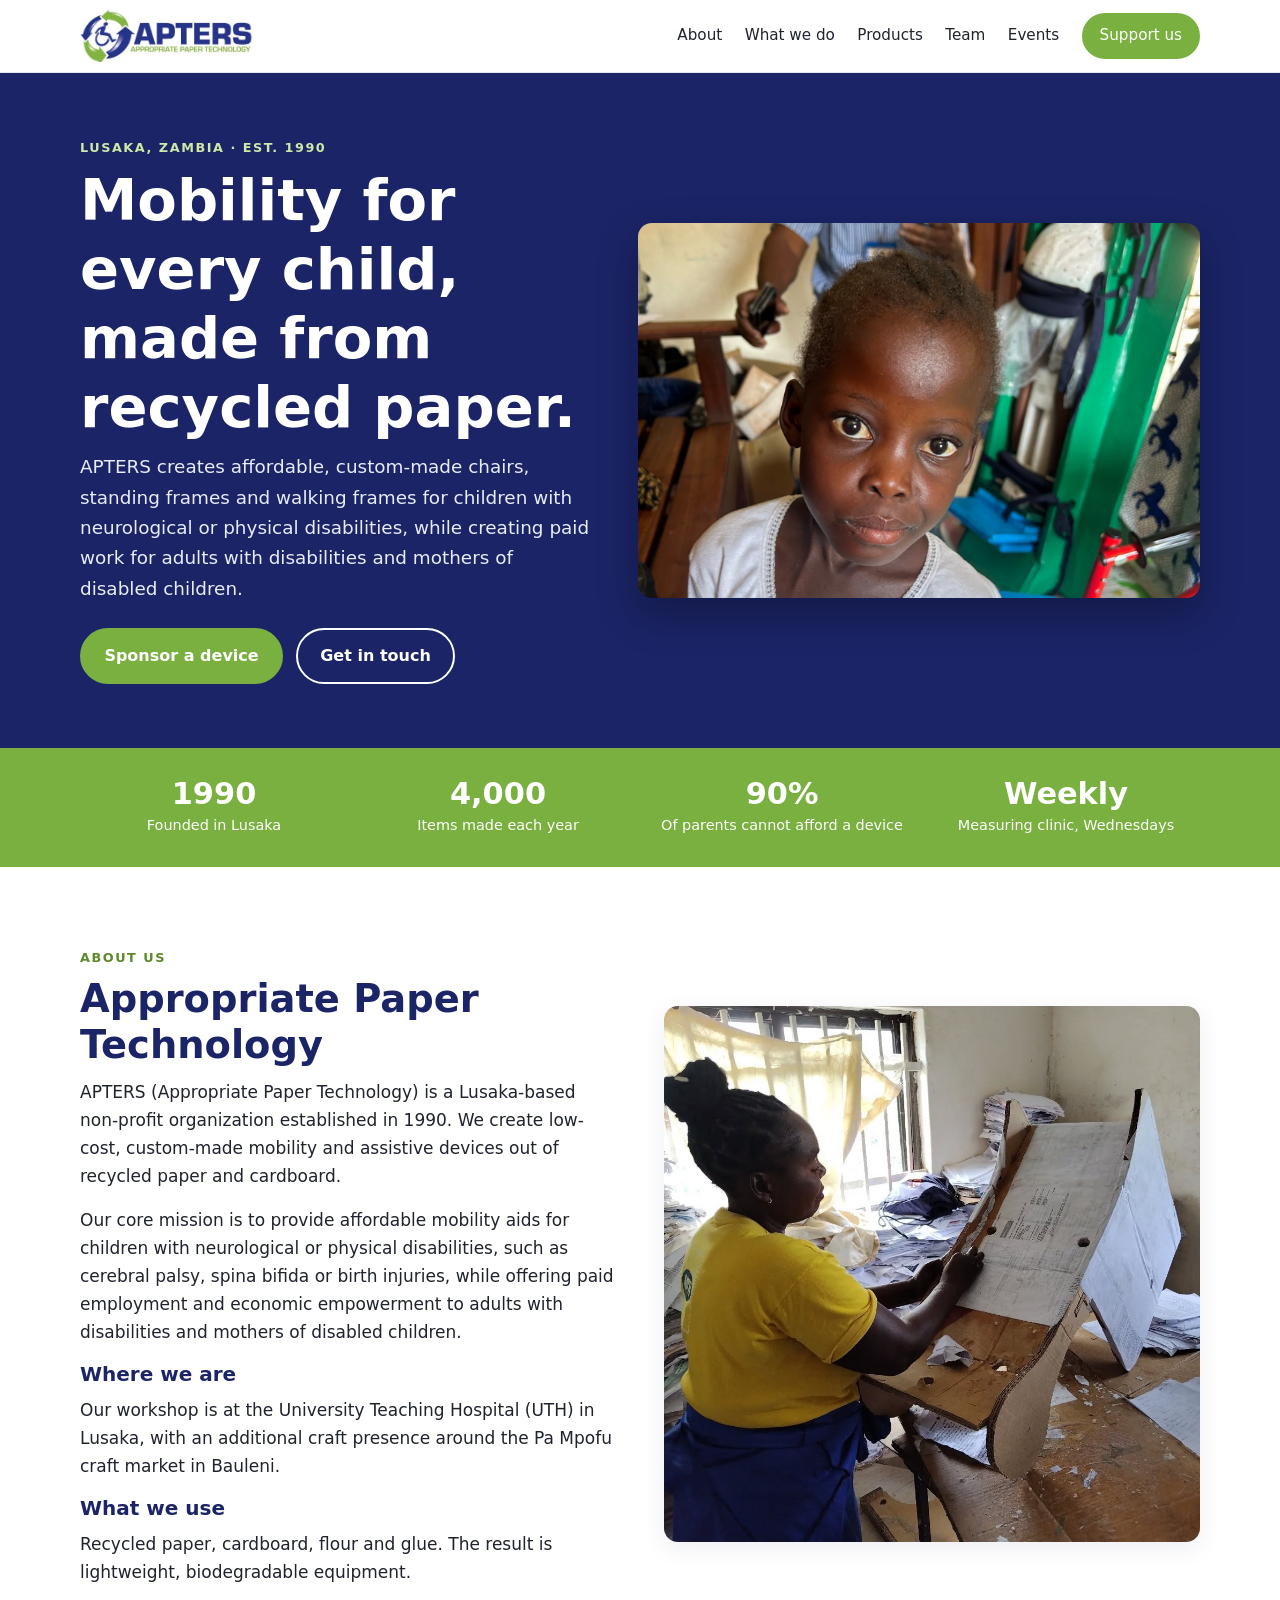
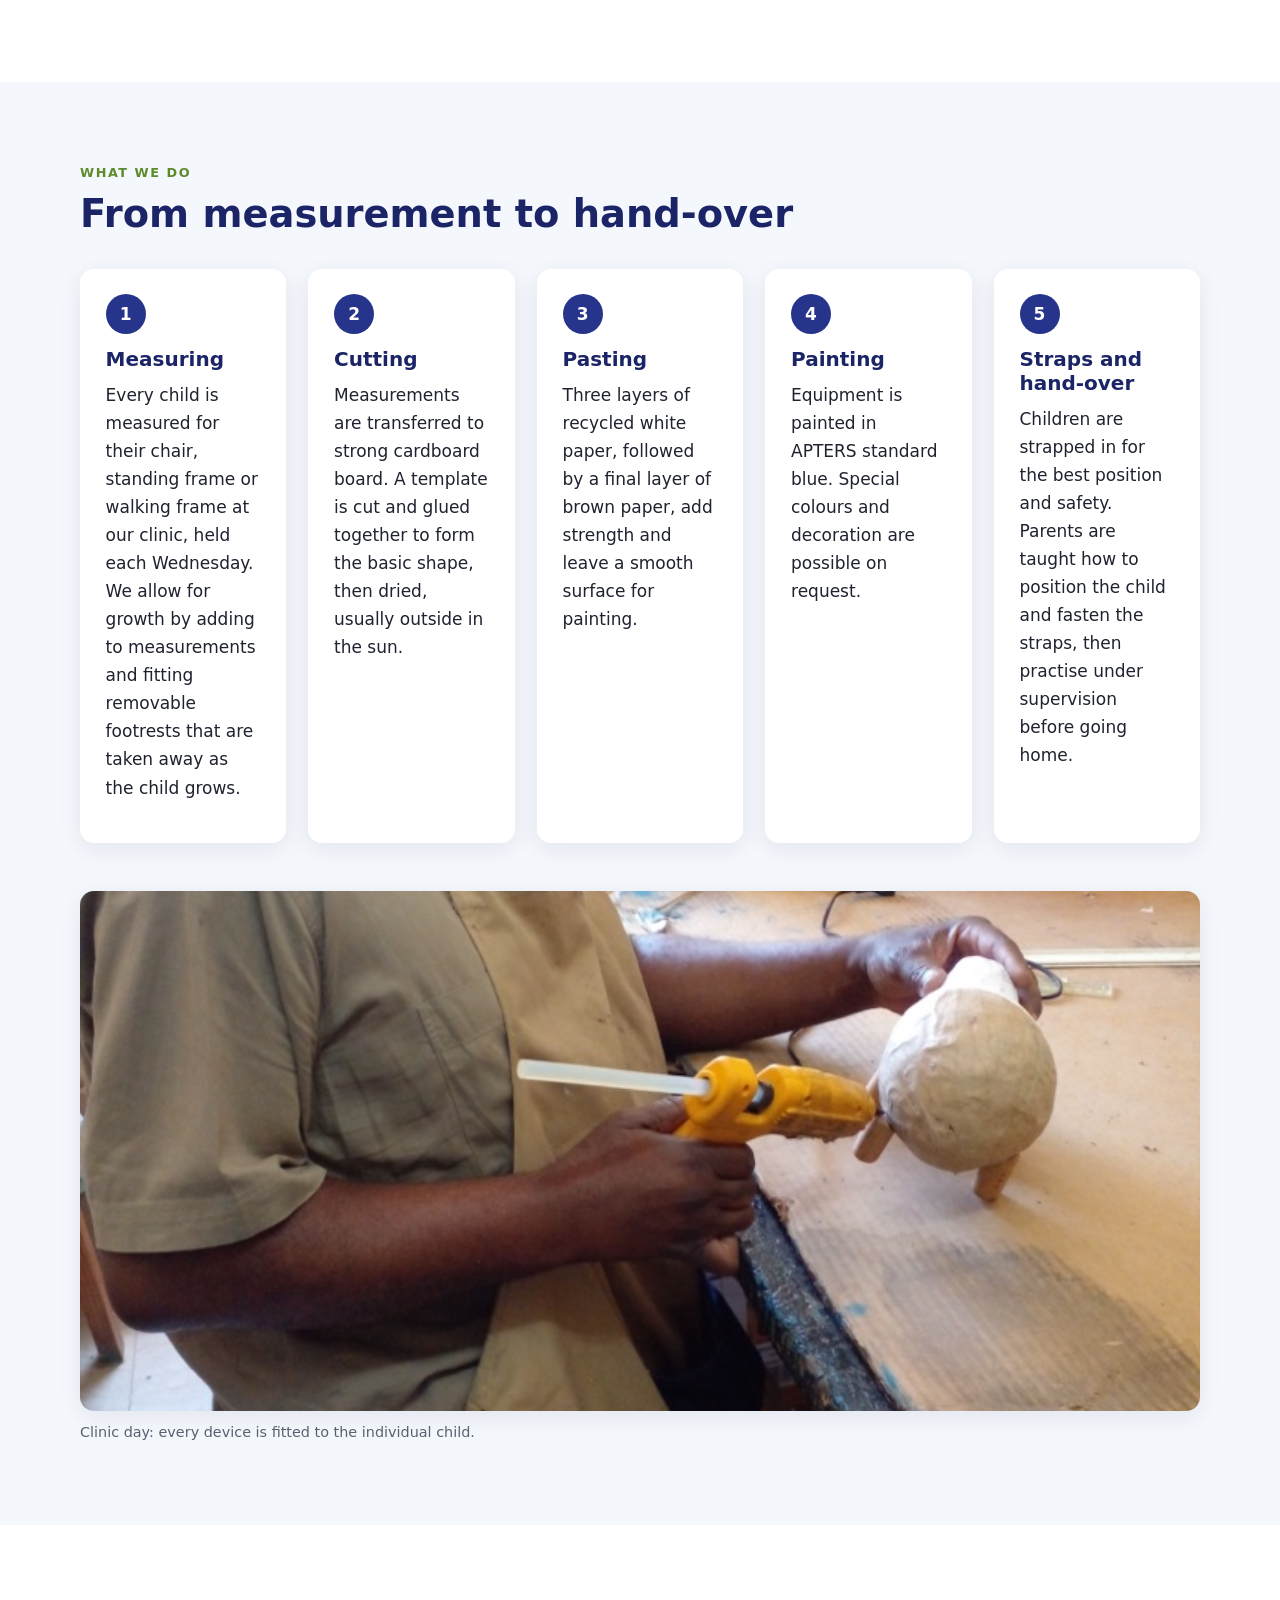
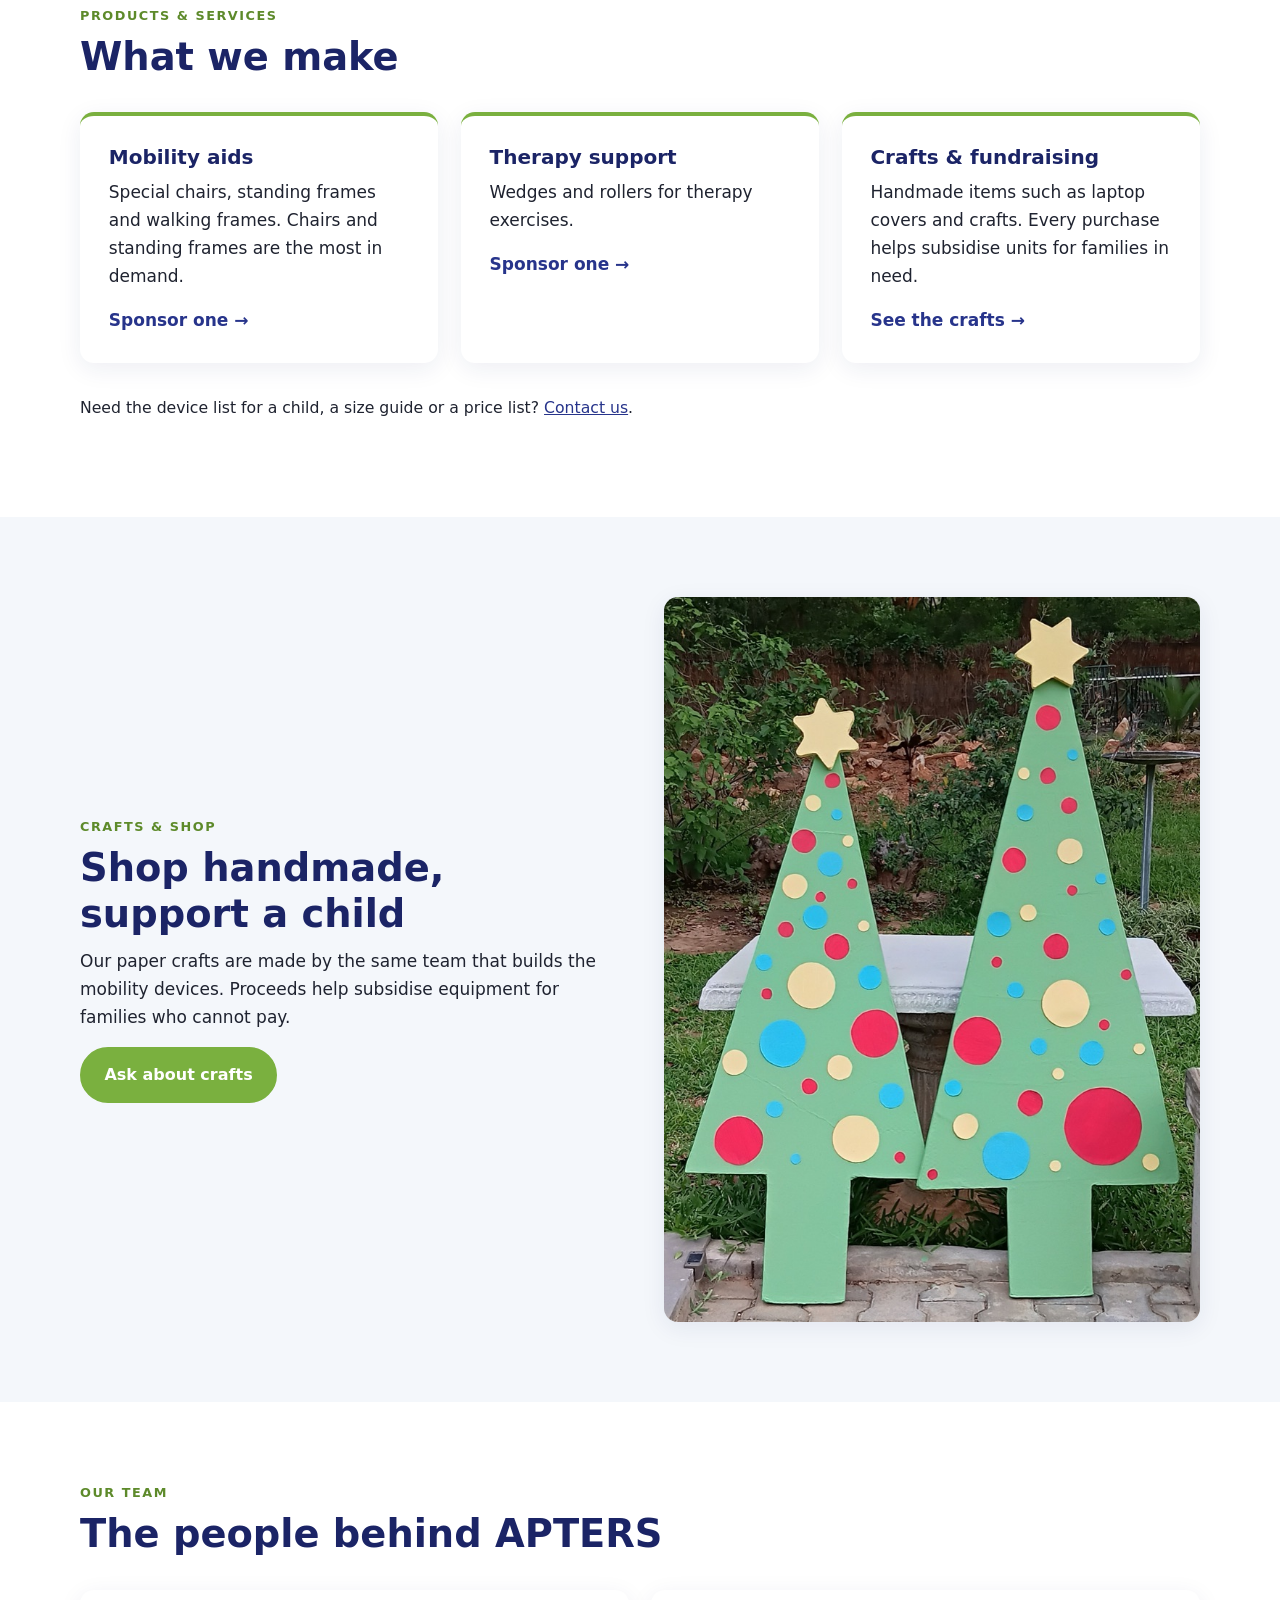
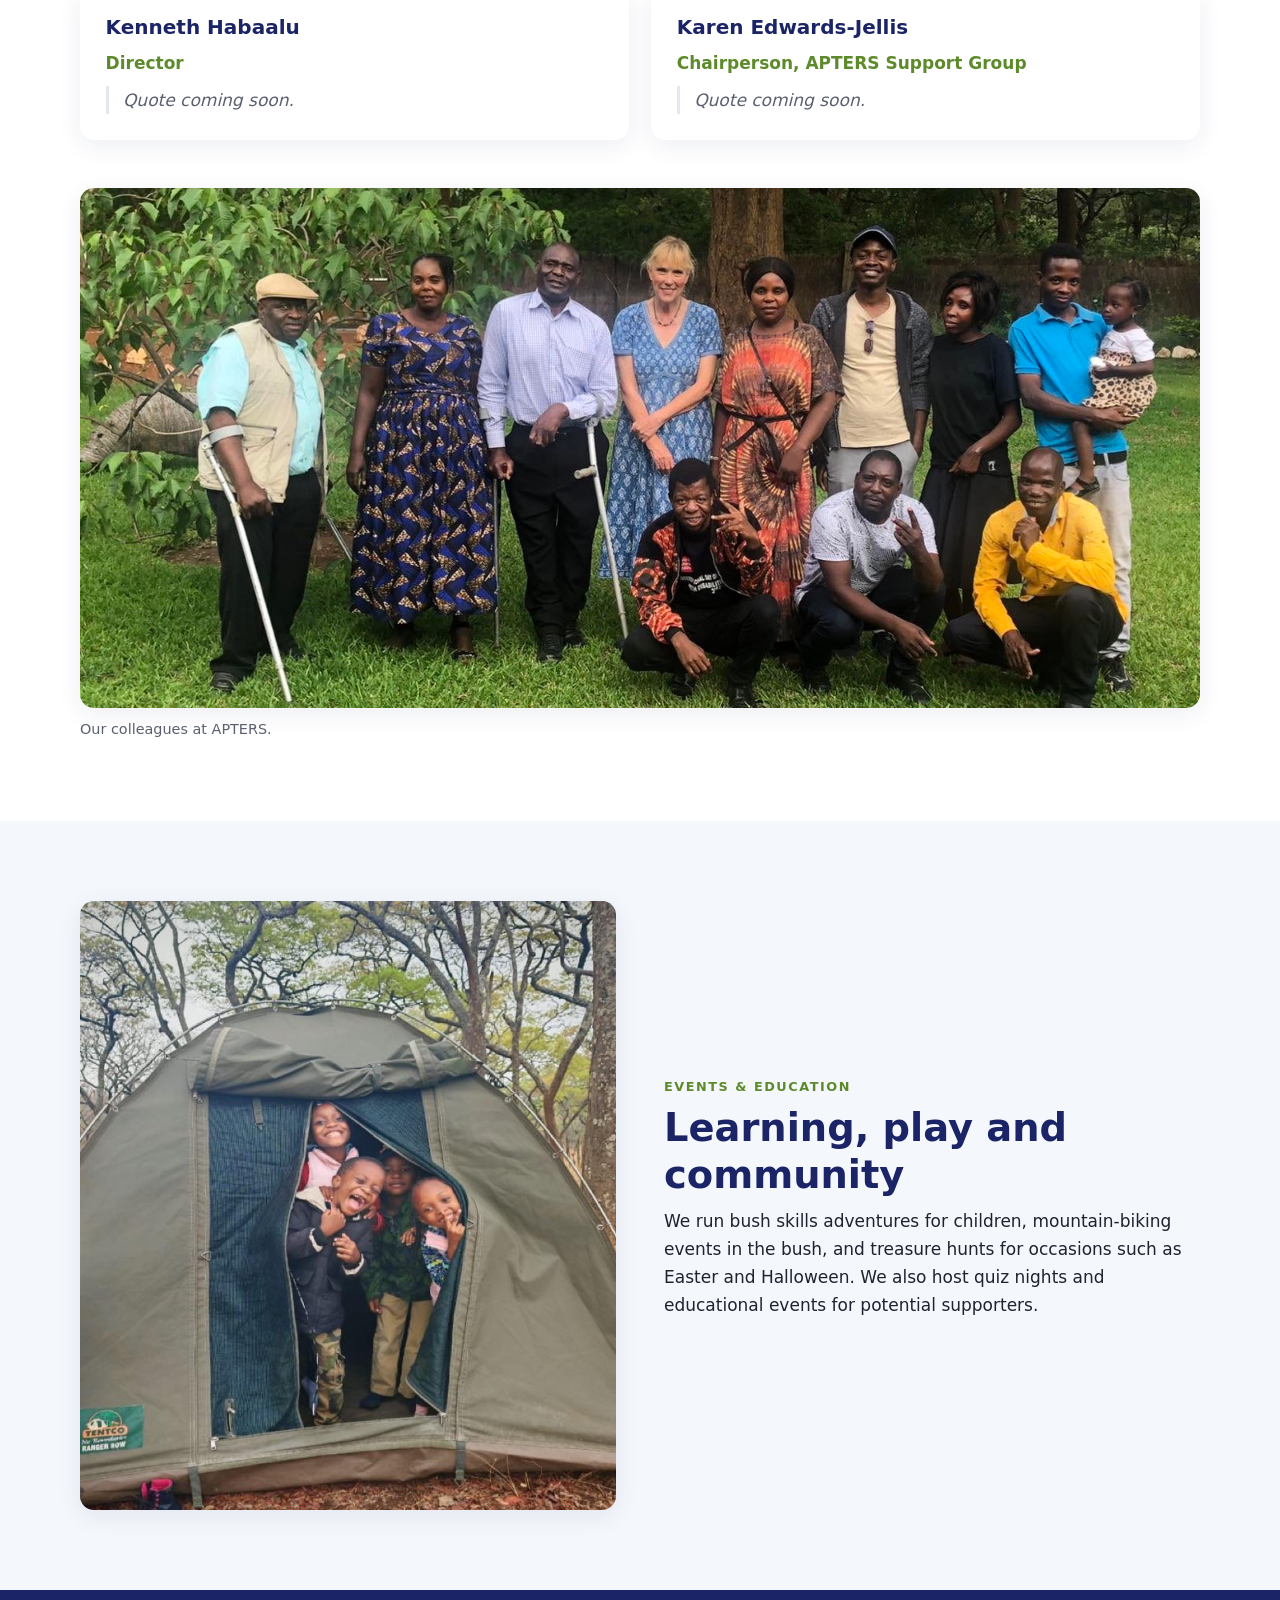
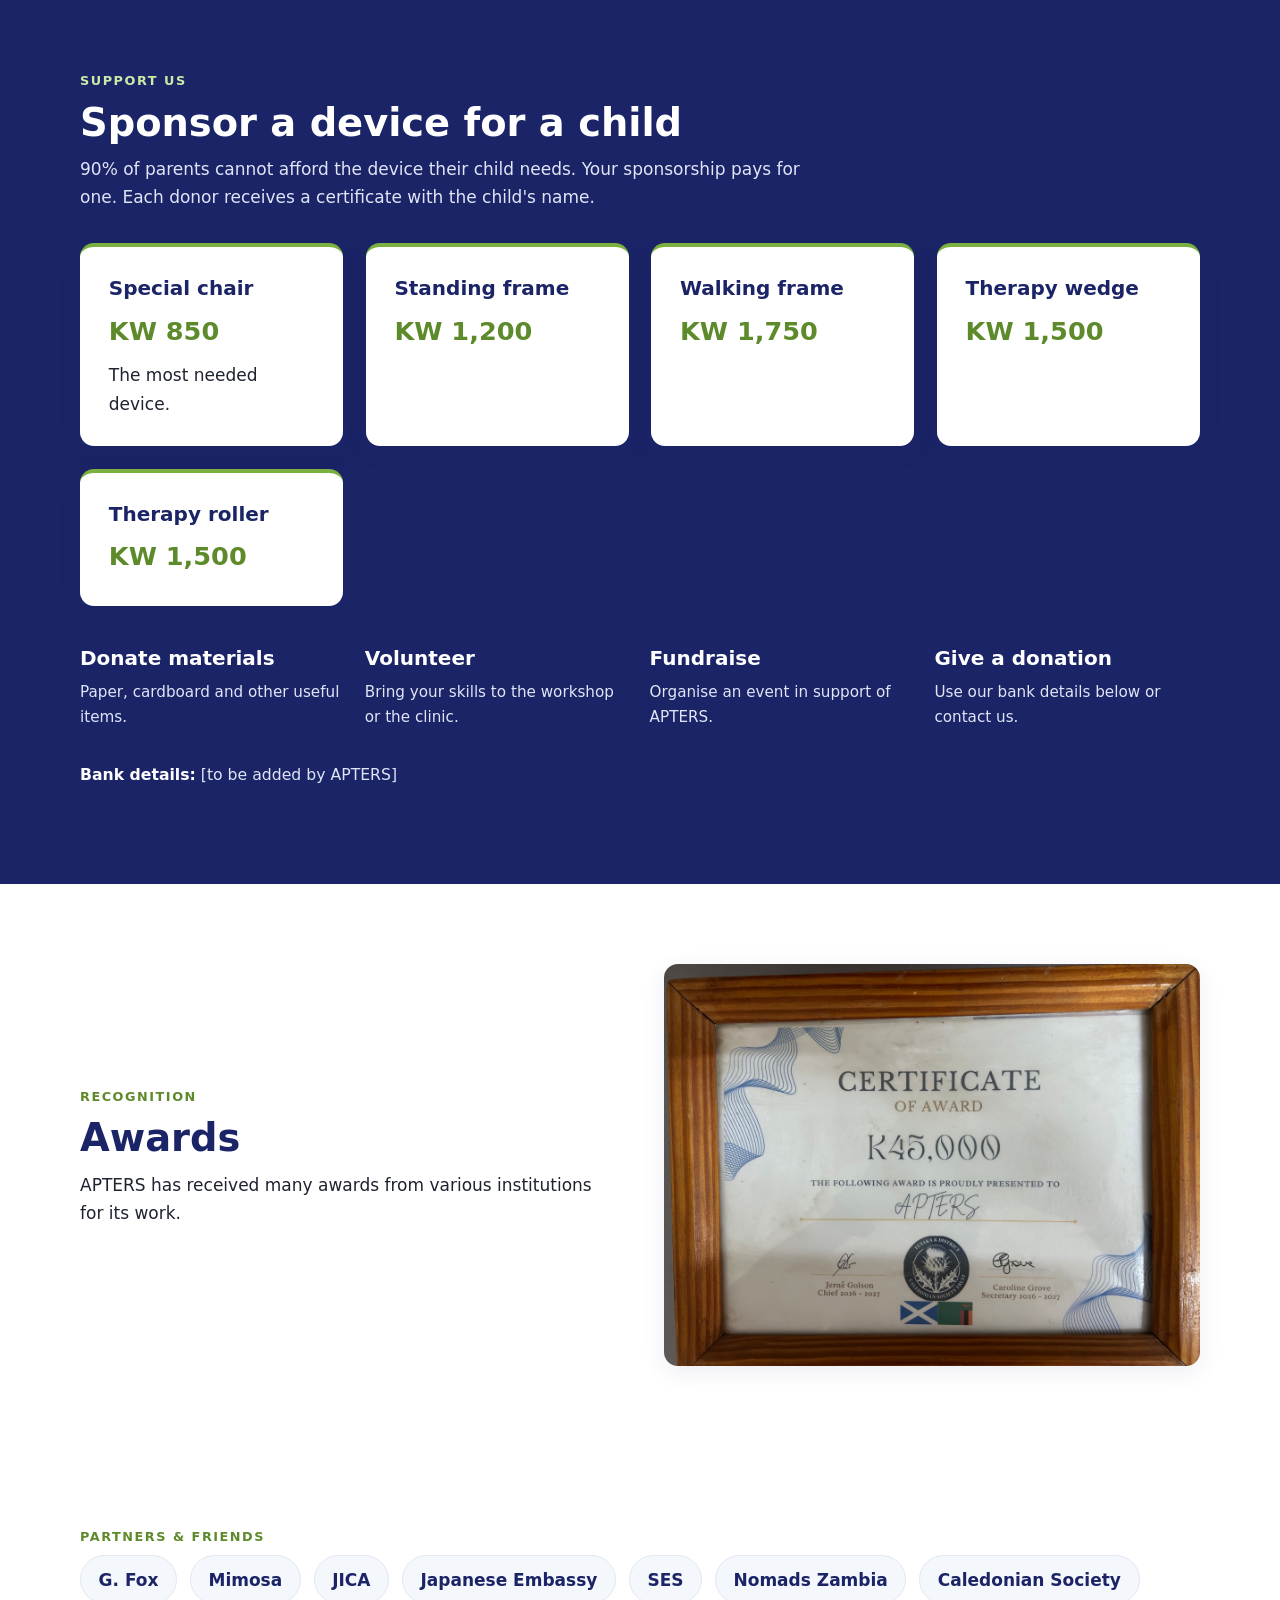
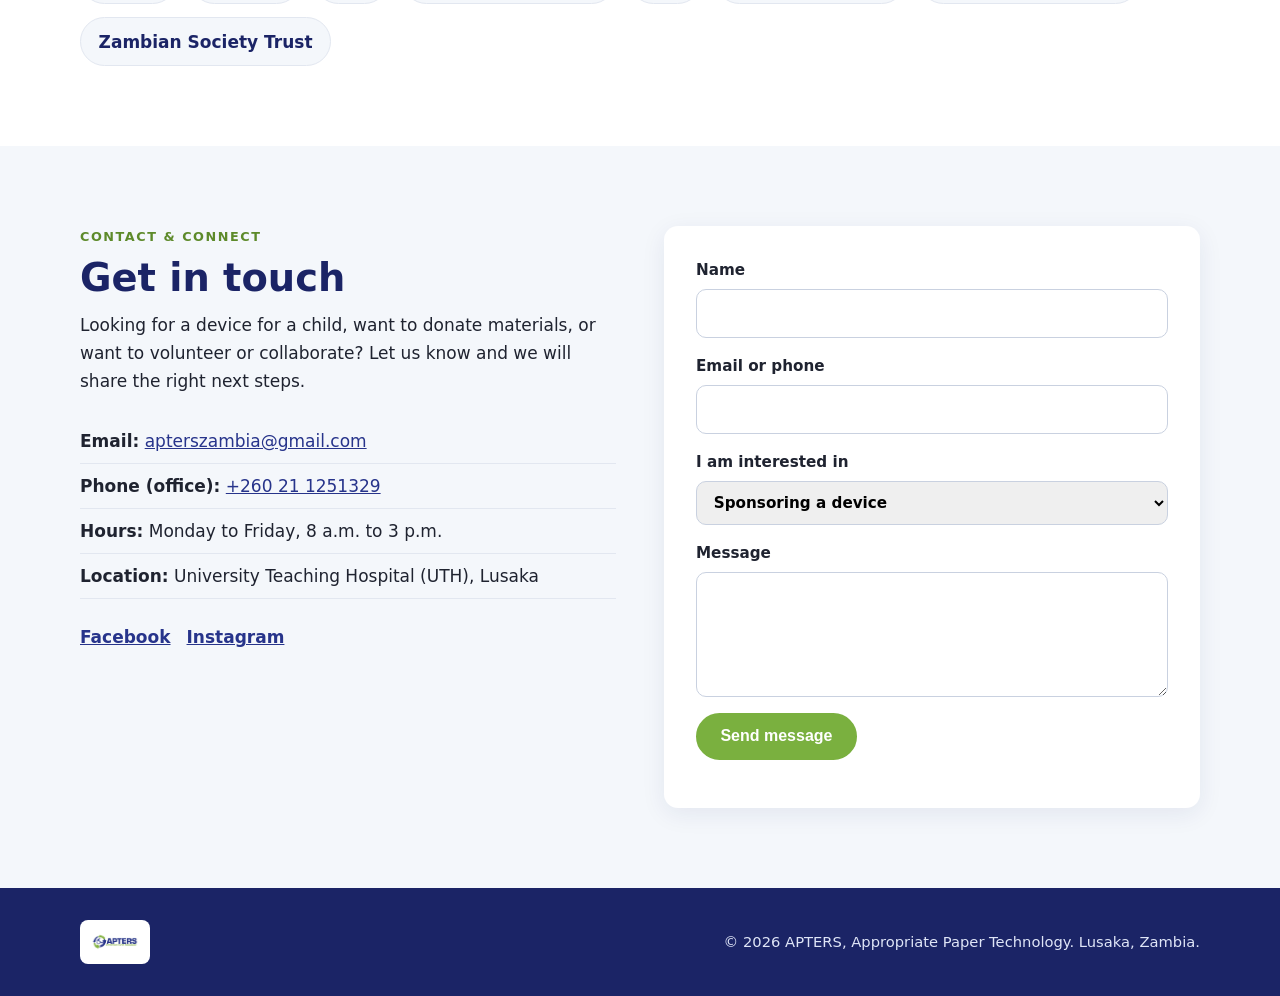
==== commit de16848b: "Restore the very first site version Co-Authored-By: Claude Haiku 5.5 <noreply@anthropic.com>" ====
--- a/index.html
+++ b/index.html
@@ -66,13 +66,11 @@
         <p>Our core mission is to provide affordable mobility aids for children with neurological or physical disabilities, such as cerebral palsy, spina bifida or birth injuries, while offering paid employment and economic empowerment to adults with disabilities and mothers of disabled children.</p>
         <h3>Where we are</h3>
         <p>Our workshop is at the University Teaching Hospital (UTH) in Lusaka, with an additional craft presence around the Pa Mpofu craft market in Bauleni.</p>
-        <h3>Who we are</h3>
-        <p>Kenneth Habaalu, our Executive Director and founder, is recognised by BBC News as one of Africa's leading disability innovators.</p>
         <h3>What we use</h3>
         <p>Recycled paper, cardboard, flour and glue. The result is lightweight, biodegradable equipment.</p>
       </div>
       <figure>
-        <img src="assets/img/building.jpg" alt="The APTERS workshop building in Lusaka" loading="lazy">
+        <img src="assets/img/making.jpg" alt="A device being covered with layers of white paper in the APTERS workshop" loading="lazy">
       </figure>
     </div>
   </section>
@@ -154,85 +152,26 @@
     </div>
   </section>
 
-  <section id="team" class="section alt">
+  <section id="team" class="section">
     <div class="container">
       <p class="eyebrow">Our team</p>
       <h2>The people behind APTERS</h2>
-      <p class="intro-dark">Our team makes every device by hand, from cutting and pasting to painting and hand-over.</p>
       <div class="people">
         <article class="person">
-          <img src="assets/img/team/kenneth.jpg" alt="Kenneth Habaalu" loading="lazy">
           <h3>Kenneth Habaalu</h3>
-          <p class="role">Executive Director and founder</p>
-          <p>Founded APTERS. Recognised by BBC News as one of Africa's leading disability innovators. Often teaches in schools about disability and inclusion.</p>
+          <p class="role">Director</p>
+          <blockquote>Quote coming soon.</blockquote>
         </article>
         <article class="person">
-          <img src="assets/img/team/karen.jpg" alt="Karen Edwards-Jellis" loading="lazy">
           <h3>Karen Edwards-Jellis</h3>
           <p class="role">Chairperson, APTERS Support Group</p>
-          <p>A former occupational therapist. Gives advice on disabilities, helps with administration and banking, and organises fundraising and craft markets.</p>
-        </article>
-        <article class="person">
-          <img src="assets/img/team/darius.jpg" alt="Darius" loading="lazy">
-          <h3>Darius</h3>
-          <p class="role">Deputy Director</p>
-          <p>Creates crafts and special devices, checks the quality and safety of every device before it is issued, and talks with parents about their contribution.</p>
-        </article>
-        <article class="person">
-          <img src="assets/img/team/steve.jpg" alt="Steve" loading="lazy">
-          <h3>Steve</h3>
-          <p class="role">Production coordinator and website</p>
-          <p>Coordinates every step of production and supports Kenneth and Karen with administration. Looks after this website.</p>
-        </article>
-        <article class="person">
-          <img src="assets/img/team/hope.jpg" alt="Hope" loading="lazy">
-          <h3>Hope</h3>
-          <p class="role">Seamstress and cook</p>
-          <p>Sews the straps for devices and makes textile crafts for the shop and craft markets. Also cooks for the team.</p>
-        </article>
-        <article class="person">
-          <img src="assets/img/team/edith.jpg" alt="Edith" loading="lazy">
-          <h3>Edith</h3>
-          <p class="role">Covering and painting</p>
-          <p>Covers devices with paper and paints them. Makes crafts such as piggy banks and toy boxes.</p>
-        </article>
-        <article class="person">
-          <img src="assets/img/team/levy.jpg" alt="Levy" loading="lazy">
-          <h3>Levy</h3>
-          <p class="role">Pasting and painting</p>
-          <p>Does the pasting and paints devices and crafts. Makes rugs and doormats that are sold at craft markets.</p>
-        </article>
-        <article class="person">
-          <img src="assets/img/team/luka.jpg" alt="Luka" loading="lazy">
-          <h3>Luka</h3>
-          <p class="role">Cutting and design</p>
-          <p>The youngest of the team. Cuts the cardboard templates and sometimes designs new pieces.</p>
-        </article>
-        <article class="person">
-          <img src="assets/img/team/patrick.jpg" alt="Patrick" loading="lazy">
-          <h3>Patrick</h3>
-          <p class="role">Glue, pasting and covering</p>
-          <p>Prepares and cooks the glue, then pastes and covers items with white and brown paper.</p>
-        </article>
-        <article class="person">
-          <img src="assets/img/team/ben.jpg" alt="Ben" loading="lazy">
-          <h3>Ben</h3>
-          <p class="role">Covering and painting</p>
-          <p>Covers items with white and brown paper and paints them.</p>
-        </article>
-        <article class="person">
-          <img src="assets/img/team/twambo.jpg" alt="Twambo" loading="lazy">
-          <h3>Twambo</h3>
-          <p class="role">Pasting</p>
-          <p>Puts the white and brown paper layers together on the devices.</p>
-        </article>
-        <article class="person">
-          <img src="assets/img/team/thomas.jpg" alt="Thomas" loading="lazy">
-          <h3>Thomas</h3>
-          <p class="role">Painting, transport and markets</p>
-          <p>Paints devices, helps with transport and sets up APTERS stands at craft markets. A musician and singer.</p>
-        </article>
-      </div>
+          <blockquote>Quote coming soon.</blockquote>
+        </article>
+      </div>
+      <figure class="wide">
+        <img src="assets/img/team.jpg" alt="Group photo of the APTERS team" loading="lazy">
+        <figcaption>Our colleagues at APTERS.</figcaption>
+      </figure>
     </div>
   </section>
 
@@ -244,9 +183,7 @@
       <div>
         <p class="eyebrow">Events &amp; education</p>
         <h2>Learning, play and community</h2>
-        <p>We run events for children and adults: bush skills days, mountain-biking in the bush, and children's treasure hunts for occasions such as Easter and Halloween. We also run fundraising quiz nights.</p>
-        <p>Our director, Kenneth Habaalu, visits schools to talk about disability and inclusion. Our team has also trained people from partner organisations to measure and fit devices, so families far from Lusaka do not need to travel for measurements.</p>
-        <p>Would you like APTERS to present its work to your school, organisation or community? <a href="#contact" class="text-link">Contact us</a>.</p>
+        <p>We run bush skills adventures for children, mountain-biking events in the bush, and treasure hunts for occasions such as Easter and Halloween. We also host quiz nights and educational events for potential supporters.</p>
       </div>
     </div>
   </section>
@@ -280,22 +217,12 @@
         </article>
       </div>
       <div class="support-ways">
-        <div><h3>Donate materials</h3><p>Used A4 paper, cardboard boxes, old newspapers, shredded paper, clothing and bedding for babies, children and women, and paint, glue and flour.</p></div>
-        <div><h3>Volunteer</h3><p>Help at our clinics and craft markets, make or decorate devices and crafts, collect donations, or support our IT needs.</p></div>
-        <div><h3>Fundraise</h3><p>Organise a treasure hunt, quiz night, book sale, sponsored walk, braai or tea party in support of APTERS.</p></div>
+        <div><h3>Donate materials</h3><p>Paper, cardboard and other useful items.</p></div>
+        <div><h3>Volunteer</h3><p>Bring your skills to the workshop or the clinic.</p></div>
+        <div><h3>Fundraise</h3><p>Organise an event in support of APTERS.</p></div>
         <div><h3>Give a donation</h3><p>Use our bank details below or contact us.</p></div>
       </div>
-      <div class="bank">
-        <h3>Bank details</h3>
-        <dl>
-          <dt>Bank</dt><dd>Standard Chartered Bank, Lusaka main branch</dd>
-          <dt>Account name</dt><dd>Apters Support Group</dd>
-          <dt>Account number</dt><dd>0150460075200</dd>
-          <dt>Branch code</dt><dd>060017</dd>
-          <dt>Swift code</dt><dd>SCBLZMLX</dd>
-        </dl>
-        <p class="bank-address">Standard Chartered House, Stand 4642, corner of Mwaimwena Road and Addis Ababa Drive, P.O. Box 32238, Lusaka, Zambia</p>
-      </div>
+      <p class="note"><strong>Bank details:</strong> [to be added by APTERS]</p>
     </div>
   </section>
 
@@ -315,46 +242,17 @@
   <section class="section partners">
     <div class="container">
       <p class="eyebrow">Partners &amp; friends</p>
-      <p>We thank all our partners and friends for their interest and support.</p>
-    </div>
-      <div class="carousel" tabindex="0" aria-label="Partners and friends, scrolls automatically">
-        <ul class="track">
-          <li class="logo-tile"><img src="assets/img/partners/ags-capital.png" alt="AGS Capital" loading="lazy"></li>
-          <li class="logo-tile"><img src="assets/img/partners/american-international-school.png" alt="American International School in Lusaka" loading="lazy"></li>
-          <li class="logo-tile"><img src="assets/img/partners/eight-trail-hiking-club.png" alt="Eight Trail Hiking Club" loading="lazy"></li>
-          <li class="logo-tile"><img src="assets/img/partners/standard-chartered.png" alt="Standard Chartered Bank" loading="lazy"></li>
-          <li class="logo-tile"><img src="assets/img/partners/woolworths.png" alt="Woolworths Kabulonga" loading="lazy"></li>
-          <li class="logo-tile"><img src="assets/img/partners/mercury-couriers.png" alt="Mercury Couriers" loading="lazy"></li>
-          <li class="logo-tile"><img src="assets/img/partners/mocha-puddle.png" alt="Mocha Puddle" loading="lazy"></li>
-          <li class="logo-tile"><img src="assets/img/partners/mumoso.png" alt="Mumoso" loading="lazy"></li>
-          <li class="logo-tile"><img src="assets/img/partners/nomads-zambia.png" alt="Nomads Zambia" loading="lazy"></li>
-          <li class="logo-tile"><img src="assets/img/partners/pick-n-pay.png" alt="Pick &#x27;n&#x27; Pay" loading="lazy"></li>
-          <li class="logo-tile"><img src="assets/img/partners/pro-flight.png" alt="Pro Flight" loading="lazy"></li>
-          <li class="logo-tile"><img src="assets/img/partners/ses-bonn.png" alt="SES Bonn, Germany" loading="lazy"></li>
-          <li class="logo-tile"><img src="assets/img/partners/yalelo.png" alt="Yalelo" loading="lazy"></li>
-          <li class="logo-tile"><img src="assets/img/partners/zambian-society-trust.png" alt="Zambian Society Trust" loading="lazy"></li>
-          <li class="logo-tile"><img src="assets/img/partners/bread-for-the-world.png" alt="Bread for the world" loading="lazy"></li>
-          <li class="logo-tile"><img src="assets/img/partners/jica.png" alt="JICA" loading="lazy"></li>
-        </ul>
-        <ul class="track" aria-hidden="true">
-          <li class="logo-tile"><img src="assets/img/partners/ags-capital.png" alt="AGS Capital" loading="lazy"></li>
-          <li class="logo-tile"><img src="assets/img/partners/american-international-school.png" alt="American International School in Lusaka" loading="lazy"></li>
-          <li class="logo-tile"><img src="assets/img/partners/eight-trail-hiking-club.png" alt="Eight Trail Hiking Club" loading="lazy"></li>
-          <li class="logo-tile"><img src="assets/img/partners/standard-chartered.png" alt="Standard Chartered Bank" loading="lazy"></li>
-          <li class="logo-tile"><img src="assets/img/partners/woolworths.png" alt="Woolworths Kabulonga" loading="lazy"></li>
-          <li class="logo-tile"><img src="assets/img/partners/mercury-couriers.png" alt="Mercury Couriers" loading="lazy"></li>
-          <li class="logo-tile"><img src="assets/img/partners/mocha-puddle.png" alt="Mocha Puddle" loading="lazy"></li>
-          <li class="logo-tile"><img src="assets/img/partners/mumoso.png" alt="Mumoso" loading="lazy"></li>
-          <li class="logo-tile"><img src="assets/img/partners/nomads-zambia.png" alt="Nomads Zambia" loading="lazy"></li>
-          <li class="logo-tile"><img src="assets/img/partners/pick-n-pay.png" alt="Pick &#x27;n&#x27; Pay" loading="lazy"></li>
-          <li class="logo-tile"><img src="assets/img/partners/pro-flight.png" alt="Pro Flight" loading="lazy"></li>
-          <li class="logo-tile"><img src="assets/img/partners/ses-bonn.png" alt="SES Bonn, Germany" loading="lazy"></li>
-          <li class="logo-tile"><img src="assets/img/partners/yalelo.png" alt="Yalelo" loading="lazy"></li>
-          <li class="logo-tile"><img src="assets/img/partners/zambian-society-trust.png" alt="Zambian Society Trust" loading="lazy"></li>
-          <li class="logo-tile"><img src="assets/img/partners/bread-for-the-world.png" alt="Bread for the world" loading="lazy"></li>
-          <li class="logo-tile"><img src="assets/img/partners/jica.png" alt="JICA" loading="lazy"></li>
-        </ul>
-      </div>
+      <ul class="partner-list">
+        <li>G. Fox</li>
+        <li>Mimosa</li>
+        <li>JICA</li>
+        <li>Japanese Embassy</li>
+        <li>SES</li>
+        <li>Nomads Zambia</li>
+        <li>Caledonian Society</li>
+        <li>Zambian Society Trust</li>
+      </ul>
+    </div>
   </section>
 
   <section id="contact" class="section alt">
@@ -369,16 +267,12 @@
           <li><strong>Hours:</strong> Monday to Friday, 8 a.m. to 3 p.m.</li>
           <li><strong>Location:</strong> University Teaching Hospital (UTH), Lusaka</li>
         </ul>
-        <a class="map-link" href="https://www.google.com/maps/place/APTERS+Zambia/@-15.4299174,28.3141652,224m/data=!3m1!1e3!4m6!3m5!1s0x19408deb4c5b8735:0x18ee2fd83a4ac53e!8m2!3d-15.4299063!4d28.3144136!16s%2Fg%2F11p11t4t6_?entry=ttu" target="_blank" rel="noopener">
-          <span class="map-pin" aria-hidden="true">📍</span>
-          <span><strong>Find us on Google Maps</strong><br>University Teaching Hospital (UTH), Lusaka</span>
-        </a>
         <div class="social">
-          <a href="https://www.facebook.com/Apterszambia/" target="_blank" rel="noopener" aria-label="APTERS on Facebook">Facebook</a>
-          <a href="https://www.instagram.com/apterszambia/" target="_blank" rel="noopener" aria-label="APTERS on Instagram">Instagram</a>
+          <a href="#" aria-label="APTERS on Facebook">Facebook</a>
+          <a href="#" aria-label="APTERS on Instagram">Instagram</a>
         </div>
       </div>
-      <form class="contact-form" action="mailto:apterszambia@gmail.com" method="post" enctype="text/plain">
+      <form class="contact-form" action="#" method="post" onsubmit="event.preventDefault(); this.querySelector('.form-note').textContent='Thank you. We will be in touch soon.';">
         <label>Name <input type="text" name="name" required autocomplete="name"></label>
         <label>Email or phone <input type="text" name="contact" required></label>
         <label>I am interested in
@@ -392,7 +286,7 @@
         </label>
         <label>Message <textarea name="message" rows="4"></textarea></label>
         <button type="submit" class="btn">Send message</button>
-        <p class="form-note">Sending opens your email app with your message addressed to APTERS.</p>
+        <p class="form-note" role="status"></p>
       </form>
     </div>
   </section>
@@ -401,7 +295,7 @@
 
 <footer class="site-footer">
   <div class="container footer-wrap">
-    <img src="assets/img/logo.jpg" alt="APTERS" class="footer-logo">
+    <img src="assets/img/logo-alt.jpg" alt="APTERS" class="footer-logo">
     <p>© <span id="year"></span> APTERS, Appropriate Paper Technology. Lusaka, Zambia.</p>
   </div>
 </footer>
--- a/assets/css/styles.css
+++ b/assets/css/styles.css
@@ -125,8 +125,7 @@
 
 /* Cards */
 .cards { display: grid; grid-template-columns: repeat(auto-fit, minmax(230px, 1fr)); gap: 1.4rem; margin-top: 2rem; }
-.card { position: relative; overflow: hidden; background: #fff; border-radius: var(--radius); padding: 1.8rem; box-shadow: var(--shadow); }
-.card::before { content: ""; position: absolute; top: 0; left: 0; right: 0; height: 4px; background: var(--green); }
+.card { background: #fff; border-radius: var(--radius); padding: 1.8rem; box-shadow: var(--shadow); border-top: 4px solid var(--green); }
 .card p:last-child { margin-bottom: 0; }
 .price .amount { font-size: 1.6rem; font-weight: 800; color: var(--green-dark); margin: 0.2rem 0 0.6rem; }
 .note { margin-top: 2rem; font-size: 0.98rem; }
@@ -198,61 +197,3 @@
   html { scroll-behavior: auto; }
   .btn { transition: none; }
 }
-
-/* Map link */
-.map-link {
-  display: flex; align-items: center; gap: 0.9rem; margin: 1.2rem 0 1.4rem;
-  padding: 1rem 1.2rem; background: #fff; border: 1px solid var(--line);
-  border-radius: var(--radius); text-decoration: none; color: var(--ink); box-shadow: var(--shadow);
-}
-.map-link:hover { border-color: var(--green); box-shadow: 0 8px 28px rgba(27,36,102,0.14); }
-.map-pin { font-size: 1.6rem; }
-
-/* Team portraits */
-.person img { width: 100%; aspect-ratio: 1 / 1; object-fit: cover; object-position: 50% 25%; border-radius: 10px; margin-bottom: 1rem; }
-.intro-dark { color: var(--muted); max-width: 680px; }
-
-/* Bank details */
-.bank { background: #fff; color: var(--ink); border-radius: var(--radius); padding: 1.6rem; margin-top: 2.5rem; max-width: 640px; box-shadow: var(--shadow); }
-.bank h3 { color: var(--blue-dark); }
-.bank dl { display: grid; grid-template-columns: max-content 1fr; gap: 0.4rem 1.2rem; margin: 0; }
-.bank dt { font-weight: 700; }
-.bank dd { margin: 0; }
-.bank-address { font-size: 0.9rem; color: var(--muted); margin: 1rem 0 0; }
-
-/* Partner carousel */
-.partners .carousel { overflow: hidden; margin-top: 1.5rem; padding: 0.5rem 0; position: relative; }
-.partners .track {
-  display: flex; gap: 1rem; width: max-content; list-style: none; margin: 0 0 1rem; padding: 0;
-  animation: partners-scroll 70s linear infinite;
-}
-.partners .carousel:hover .track, .partners .carousel:focus .track { animation-play-state: paused; }
-.logo-tile {
-  flex: 0 0 auto; min-width: 200px; height: 90px; display: grid; place-items: center; padding: 0.8rem 1.2rem;
-  background: #fff; border: 1px solid var(--line); border-radius: var(--radius); box-shadow: var(--shadow);
-  text-align: center; font-weight: 700; color: var(--blue-dark); font-size: 0.95rem; line-height: 1.3;
-}
-.logo-tile img { max-height: 56px; max-width: 160px; object-fit: contain; }
-@keyframes partners-scroll {
-  from { transform: translateX(0); }
-  to { transform: translateX(calc(-100% - 1rem)); }
-}
-@media (prefers-reduced-motion: reduce) {
-  .partners .track { animation: none; }
-  .partners .carousel { overflow-x: auto; }
-  .partners .track[aria-hidden="true"] { display: none; }
-}
-.logo-tile img { max-height: 56px; max-width: 160px; width: auto; height: auto; }
-
-/* Layout fixes: consistent image frames and footer logo */
-.split figure img { aspect-ratio: 4 / 3; }
-.footer-logo { height: 64px; padding: 6px 10px; }
-.form-note { color: var(--muted); font-weight: 400; font-size: 0.9rem; }
-@media (max-width: 600px) {
-  .people { grid-template-columns: repeat(2, 1fr); gap: 1rem; }
-  .person { padding: 1rem; }
-  .person h3 { font-size: 1.05rem; }
-  .person p { font-size: 0.9rem; }
-  .person img { margin-bottom: 0.6rem; }
-  .steps { grid-template-columns: 1fr; }
-}
